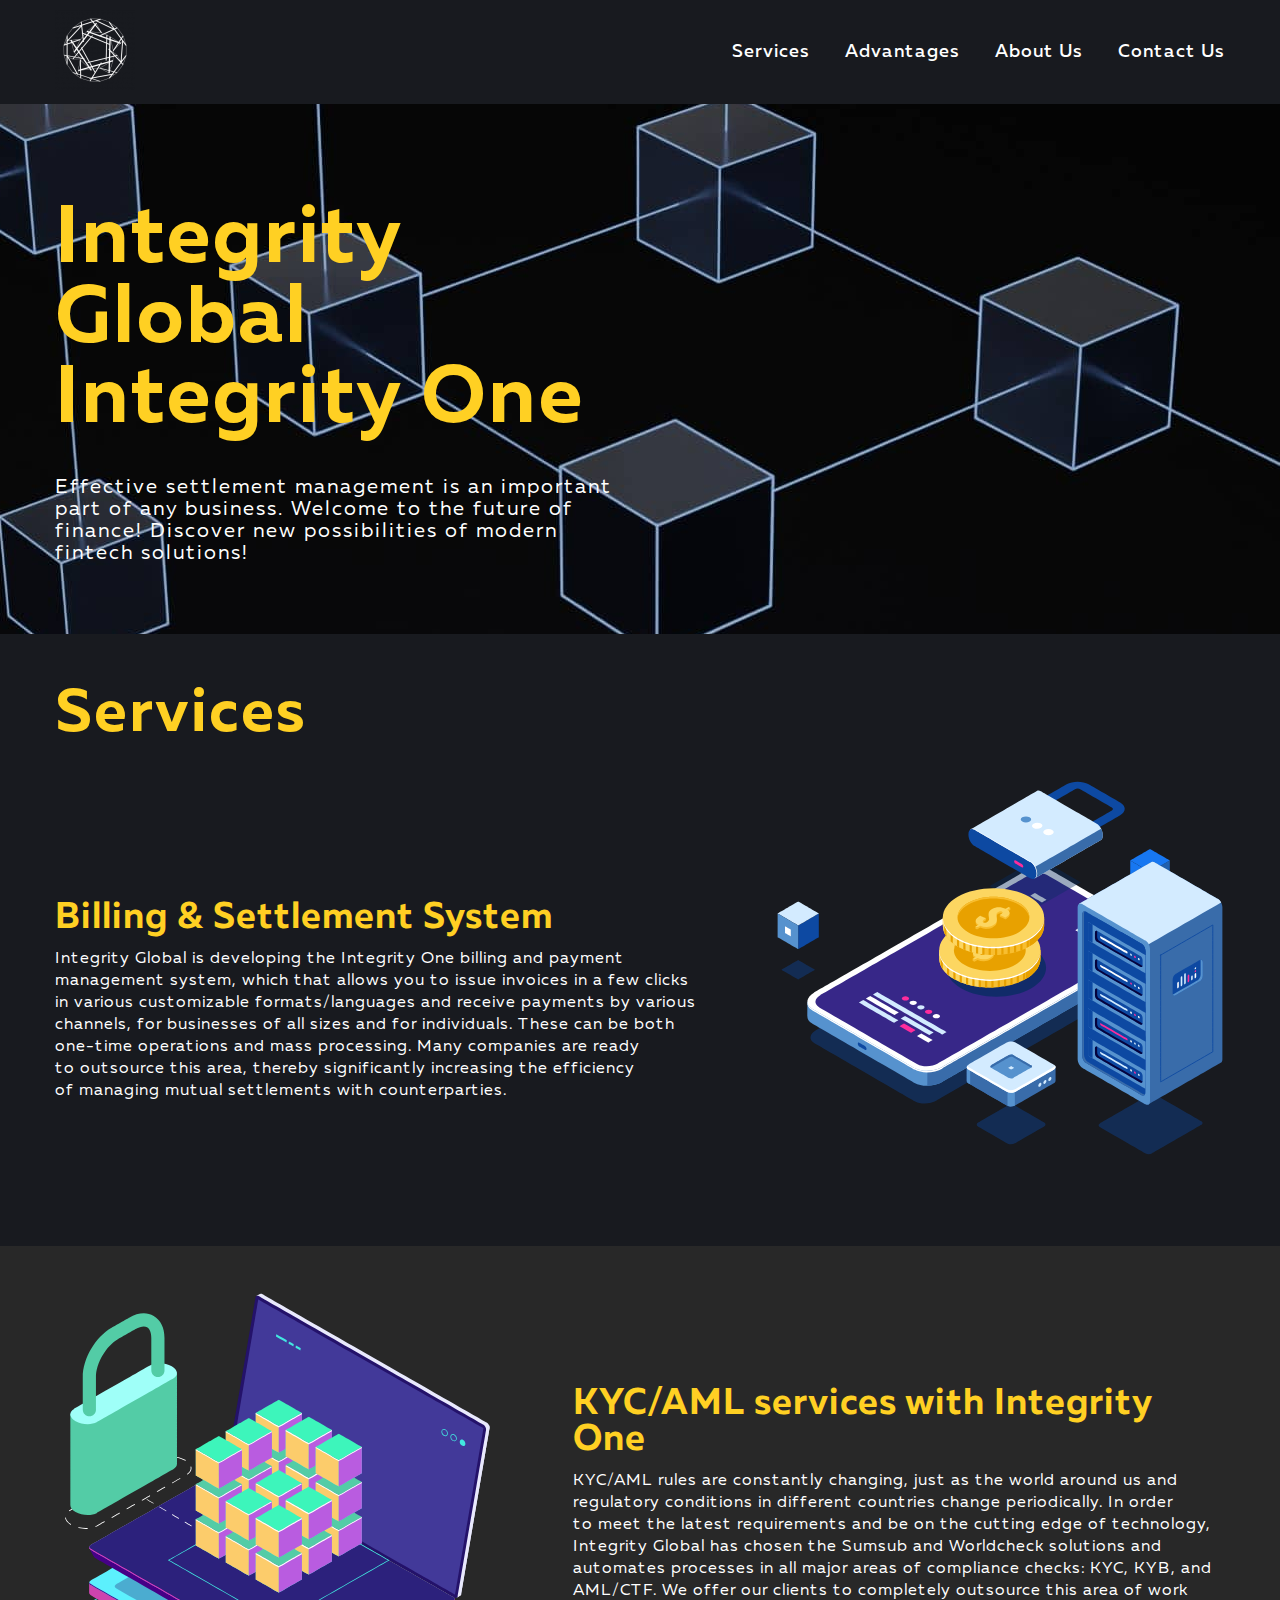
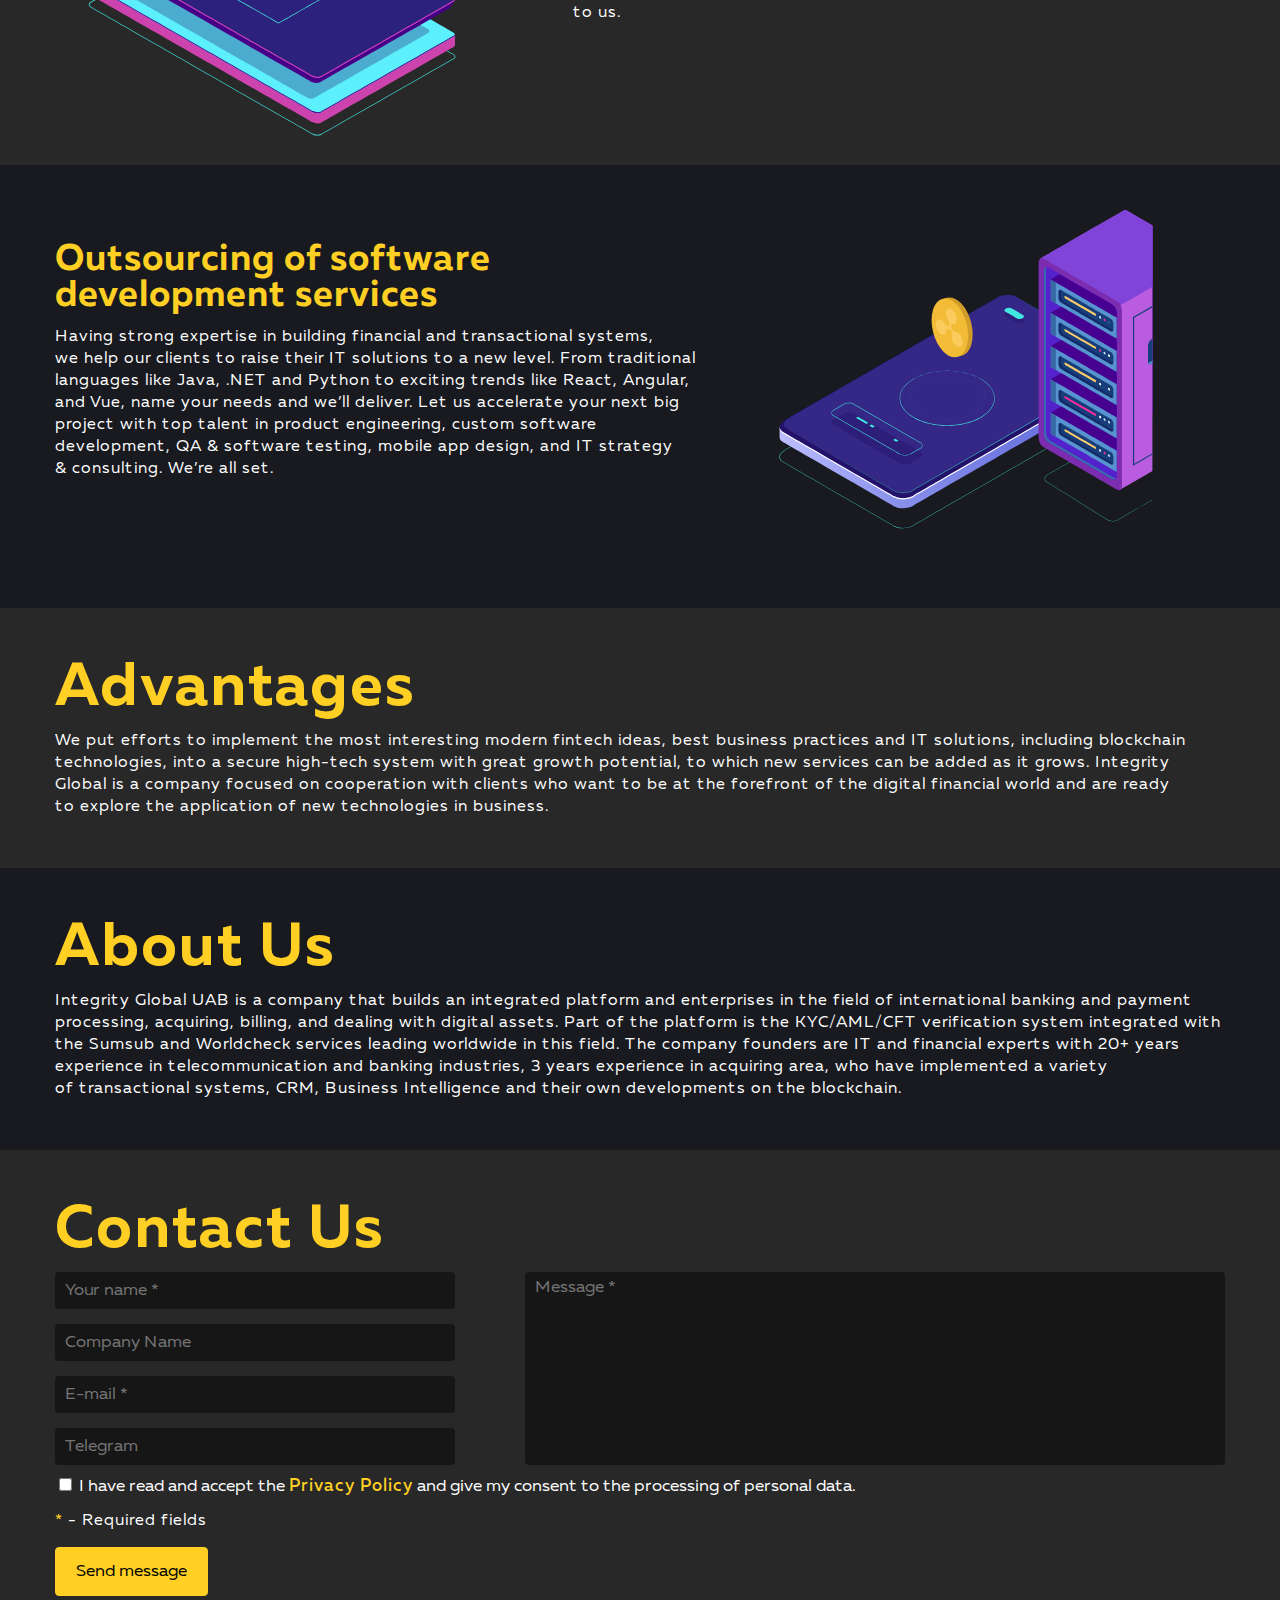
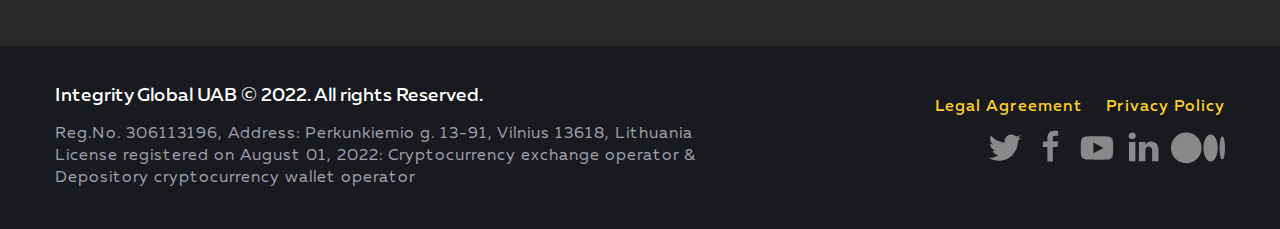
==== index.html @ 210541a6 "test adaptive integrity" ====
<!DOCTYPE html>
<html lang="en">

<head>
  <meta charset="UTF-8">
  <meta http-equiv="X-UA-Compatible" content="IE=edge">
  <meta name="viewport" content="width=device-width, initial-scale=1.0">
  <link rel="stylesheet" href="./css/style.css">
  <link rel="shortcut icon" href="img/favicon.png" type="image/x-icon">

  <title>Integrity One</title>
</head>

<body>
  <header class="header" id="header">
    <div class="container">
      <nav class="header__nav">
        <a href="index.html" class="nav__logo">
          <img src="./img/integrity-logo.webp" alt="Логотип Интегрити">
        </a>
        <div class="nav__sections">
          <a href="#services" class="nav__section">
            Services
          </a>
          <a href="#advantages" class="nav__section">
            Advantages
          </a>
          <a href="#about" class="nav__section">
            About Us
          </a>
          <a href="#contacts" class="nav__section">
            Contact Us
          </a>
        </div>
      </nav>
    </div>
  </header>
  <main class="main" id="main">
    <section class="summary-services" id="summary-services">
      <div class="container">
        <div class="summary-wrapper">
          <h1 class="summary-wrapper__title">
            Integrity Global Integrity One
          </h1>
          <p class="summary-wrapper__desc">
            Effective settlement management is an important part of any business.
            Welcome to the future of finance! Discover new possibilities of modern fintech solutions!
          </p>
        </div>
      </div>
    </section>
    <section class="services" id="services">
      <div class="container">
        <h2 class="services__title title">
          Services
        </h2>
      </div>
      <div class="services-box">
        <div class="services__block">
          <div class="services-container">
            <div class="services-wrapper">
              <div class="services-block__item">
                <h3 class="services-item__title">
                  Billing & Settlement System
                </h3>
                <p class="services-item__desc">
                  Integrity Global is&nbsp;developing the Integrity One billing and payment management system, which that allows you to&nbsp;issue invoices in&nbsp;a&nbsp;few clicks in&nbsp;various customizable formats/languages and receive payments by&nbsp;various channels, for businesses of&nbsp;all sizes and for individuals. These can be&nbsp;both one-time operations and mass processing.
                  Many companies are ready to&nbsp;outsource this area, thereby significantly increasing the efficiency of&nbsp;managing mutual settlements with counterparties. </p>
              </div>
              <svg class="services-block__icon" xmlns="http://www.w3.org/2000/svg" viewBox="0 0 5000 5000" width="5000"
                height="5000" preserveAspectRatio="xMidYMid meet"
                style="height: 100%; transform: translate3d(0px, 0px, 0px); content-visibility: visible;">
                <defs>
                  <clipPath id="__lottie_element_352">
                    <rect width="5000" height="5000" x="0" y="0"></rect>
                  </clipPath>
                </defs>
                <g clip-path="url(#__lottie_element_352)">
                  <g transform="matrix(1.0270828008651733,0,0,1.0270828008651733,-67.70703125,-67.70703125)"
                    opacity="0.4" style="display: block;">
                    <g opacity="1" transform="matrix(1,0,0,1,2308.169921875,2537.800048828125)">
                      <path fill="rgb(13,73,162)" fill-opacity="1"
                        d=" M1818.6240234375,-415.34698486328125 C1818.6240234375,-415.34698486328125 725.1160278320312,-1048.5810546875 725.1160278320312,-1048.5810546875 C665.718017578125,-1082.9859619140625 561.8740234375,-1078.824951171875 493.1759948730469,-1039.2889404296875 C493.1759948730469,-1039.2889404296875 -1801.791015625,281.46600341796875 -1801.791015625,281.46600341796875 C-1870.489013671875,321.00299072265625 -1878.0269775390625,380.9419860839844 -1818.6290283203125,415.3450012207031 C-1818.6290283203125,415.3450012207031 -725.1209716796875,1048.5799560546875 -725.1209716796875,1048.5799560546875 C-665.7210083007812,1082.9840087890625 -561.8779907226562,1078.822998046875 -493.1809997558594,1039.2879638671875 C-493.1809997558594,1039.2879638671875 1801.7869873046875,-281.4670104980469 1801.7869873046875,-281.4670104980469 C1870.4849853515625,-321.0039978027344 1878.0240478515625,-380.9429931640625 1818.6240234375,-415.34698486328125z">
                      </path>
                    </g>
                  </g>
                  <g transform="matrix(1,0,0,1,0,58.406005859375)" opacity="1" style="display: block;">
                    <g opacity="1" transform="matrix(1,0,0,1,2313.9169921875,2256.116943359375)">
                      <path fill="rgb(86,146,206)" fill-opacity="1"
                        d=" M-762.6820068359375,1095.7110595703125 C-762.6820068359375,1095.7110595703125 -1900.7010498046875,436.6960144042969 -1900.7010498046875,436.6960144042969 C-1938.0889892578125,415.0400085449219 -1955.511962890625,385.8500061035156 -1954.2740478515625,355.4830017089844 C-1954.2740478515625,355.4830017089844 -1954.5269775390625,355.5660095214844 -1954.5269775390625,355.5660095214844 C-1954.5269775390625,355.5660095214844 -1954.0660400390625,190.43899536132812 -1954.0660400390625,190.43899536132812 C-1954.0660400390625,190.43899536132812 -1890.7779541015625,264.572998046875 -1890.7779541015625,264.572998046875 C-1886.6739501953125,261.864013671875 -1882.541015625,259.1619873046875 -1878.0479736328125,256.57598876953125 C-1878.0479736328125,256.57598876953125 449.9849853515625,-1083.208984375 449.9849853515625,-1083.208984375 C542.4099731445312,-1136.3990478515625 682.1209716796875,-1141.9969482421875 762.0339965820312,-1095.7099609375 C762.0339965820312,-1095.7099609375 1884.071044921875,-445.9519958496094 1884.071044921875,-445.9519958496094 C1906.7740478515625,-470.8160095214844 1954.39697265625,-523.3209838867188 1954.39697265625,-523.3209838867188 C1954.39697265625,-523.3209838867188 1953.8570556640625,-361.79400634765625 1953.8570556640625,-361.79400634765625 C1953.8570556640625,-361.79400634765625 1953.8280029296875,-361.8160095214844 1953.8280029296875,-361.8160095214844 C1955.511962890625,-325.3999938964844 1929.593017578125,-286.6109924316406 1877.4029541015625,-256.5769958496094 C1877.4029541015625,-256.5769958496094 -450.63299560546875,1083.2099609375 -450.63299560546875,1083.2099609375 C-543.0579833984375,1136.4010009765625 -682.7650146484375,1141.9969482421875 -762.6820068359375,1095.7110595703125z">
                      </path>
                    </g>
                    <g opacity="1" transform="matrix(1,0,0,1,968.6300048828125,2945.44189453125)">
                      <path fill="rgb(13,73,162)" fill-opacity="1"
                        d=" M-32.77199935913086,2.0950000286102295 C-32.77199935913086,2.0950000286102295 32.77199935913086,39.93600082397461 32.77199935913086,39.93600082397461 C41.47700119018555,44.96099853515625 48.53300094604492,39.62699890136719 48.53300094604492,28.02199935913086 C48.53300094604492,16.415000915527344 41.47700119018555,2.931999921798706 32.77199935913086,-2.0920000076293945 C32.77199935913086,-2.0920000076293945 -32.77199935913086,-39.933998107910156 -32.77199935913086,-39.933998107910156 C-41.47600173950195,-44.96099853515625 -48.53300094604492,-39.62699890136719 -48.53300094604492,-28.020000457763672 C-48.53300094604492,-28.020000457763672 -48.53300094604492,-28.018999099731445 -48.53300094604492,-28.018999099731445 C-48.53300094604492,-16.413000106811523 -41.47600173950195,-2.930999994277954 -32.77199935913086,2.0950000286102295z">
                      </path>
                    </g>
                    <g opacity="1" transform="matrix(1,0,0,1,2982.343994140625,2248.5458984375)">
                      <path fill="rgb(57,108,170)" fill-opacity="1"
                        d=" M-218.43899536132812,-1075.637939453125 C-126.01399993896484,-1128.8299560546875 13.694999694824219,-1134.427001953125 93.60900115966797,-1088.1390380859375 C93.60900115966797,-1088.1390380859375 1215.64599609375,-438.3810119628906 1215.64599609375,-438.3810119628906 C1238.3489990234375,-463.24700927734375 1285.968994140625,-515.75 1285.968994140625,-515.75 C1285.968994140625,-515.75 1285.428955078125,-354.2239990234375 1285.428955078125,-354.2239990234375 C1285.428955078125,-354.2239990234375 1285.4019775390625,-354.2449951171875 1285.4019775390625,-354.2449951171875 C1287.0849609375,-317.8290100097656 1261.166015625,-279.0409851074219 1208.97705078125,-249.00599670410156 C1208.97705078125,-249.00599670410156 -1119.06005859375,1090.781005859375 -1119.06005859375,1090.781005859375 C-1167.2769775390625,1118.531005859375 -1228.333984375,1133.1920166015625 -1287.0849609375,1134.426025390625 C-1287.0849609375,1134.426025390625 -1284.8680419921875,-461.9079895019531 -1284.8680419921875,-461.9079895019531 C-1284.8680419921875,-461.9079895019531 -218.43899536132812,-1075.637939453125 -218.43899536132812,-1075.637939453125z">
                      </path>
                    </g>
                    <g opacity="1" transform="matrix(1,0,0,1,2314.072021484375,2090.093994140625)">
                      <path fill="rgb(255,255,255)" fill-opacity="1"
                        d=" M1900.3780517578125,-436.6960144042969 C1900.3780517578125,-436.6960144042969 762.3590087890625,-1095.7110595703125 762.3590087890625,-1095.7110595703125 C682.4439697265625,-1141.9969482421875 542.7349853515625,-1136.4000244140625 450.30999755859375,-1083.2099609375 C450.30999755859375,-1083.2099609375 -1877.7249755859375,256.57598876953125 -1877.7249755859375,256.57598876953125 C-1970.1510009765625,309.7669982910156 -1980.2919921875,390.40899658203125 -1900.376953125,436.6960144042969 C-1900.376953125,436.6960144042969 -762.3590087890625,1095.7099609375 -762.3590087890625,1095.7099609375 C-682.4429931640625,1141.998046875 -542.7340087890625,1136.4010009765625 -450.3089904785156,1083.208984375 C-450.3089904785156,1083.208984375 1877.7230224609375,-256.57501220703125 1877.7230224609375,-256.57501220703125 C1970.1490478515625,-309.7659912109375 1980.29296875,-390.4100036621094 1900.3780517578125,-436.6960144042969z">
                      </path>
                    </g>
                    <g opacity="1" transform="matrix(1,0,0,1,2312.19189453125,2496.83203125)">
                      <path fill="rgb(255,255,255)" fill-opacity="1"
                        d=" M-761.344970703125,706.5969848632812 C-761.344970703125,706.5969848632812 -1899.365966796875,47.582000732421875 -1899.365966796875,47.582000732421875 C-1940.5799560546875,23.71299934387207 -1957.6500244140625,-9.298999786376953 -1952.0260009765625,-42.96699905395508 C-1950.0069580078125,-15.619999885559082 -1932.470947265625,10.284000396728516 -1898.4990234375,29.958999633789062 C-1898.4990234375,29.958999633789062 -760.47998046875,688.9719848632812 -760.47998046875,688.9719848632812 C-680.5659790039062,735.260009765625 -540.8569946289062,729.6640014648438 -448.4289855957031,676.4710083007812 C-448.4289855957031,676.4710083007812 1879.60498046875,-663.31298828125 1879.60498046875,-663.31298828125 C1924.364990234375,-689.073974609375 1949.636962890625,-721.2689819335938 1954.9189453125,-752.8839721679688 C1957.6500244140625,-715.9039916992188 1931.8709716796875,-676.2680053710938 1878.738037109375,-645.6900024414062 C1878.738037109375,-645.6900024414062 -449.2959899902344,694.0960083007812 -449.2959899902344,694.0960083007812 C-541.7230224609375,747.2869873046875 -681.4320068359375,752.8839721679688 -761.344970703125,706.5969848632812z">
                      </path>
                    </g>
                    <g opacity="1" transform="matrix(1,0,0,1,2308.16796875,2094.714111328125)">
                      <path fill="rgb(55,39,136)" fill-opacity="1"
                        d=" M1818.625,-415.34698486328125 C1818.625,-415.34698486328125 725.1170043945312,-1048.5799560546875 725.1170043945312,-1048.5799560546875 C665.718994140625,-1082.9840087890625 561.875,-1078.824951171875 493.177001953125,-1039.2889404296875 C493.177001953125,-1039.2889404296875 -1801.7900390625,281.4670104980469 -1801.7900390625,281.4670104980469 C-1870.488037109375,321.00299072265625 -1878.0250244140625,380.9419860839844 -1818.626953125,415.34698486328125 C-1818.626953125,415.34698486328125 -725.1199951171875,1048.5810546875 -725.1199951171875,1048.5810546875 C-665.719970703125,1082.9840087890625 -561.8759765625,1078.824951171875 -493.1789855957031,1039.2900390625 C-493.1789855957031,1039.2900390625 1801.7879638671875,-281.4670104980469 1801.7879638671875,-281.4670104980469 C1870.4859619140625,-321.00201416015625 1878.0250244140625,-380.9419860839844 1818.625,-415.34698486328125z">
                      </path>
                    </g>
                    <g opacity="1" transform="matrix(1,0,0,1,1497.31103515625,2577.43896484375)">
                      <path fill="rgb(211,235,255)" fill-opacity="1"
                        d=" M361.1919860839844,236.97000122070312 C361.1919860839844,236.97000122070312 -410.44500732421875,-208.53599548339844 -410.44500732421875,-208.53599548339844 C-410.44500732421875,-208.53599548339844 -361.1940002441406,-236.97000122070312 -361.1940002441406,-236.97000122070312 C-361.1940002441406,-236.97000122070312 410.44500732421875,208.53399658203125 410.44500732421875,208.53399658203125 C410.44500732421875,208.53399658203125 361.1919860839844,236.97000122070312 361.1919860839844,236.97000122070312z">
                      </path>
                    </g>
                    <g opacity="1" transform="matrix(1,0,0,1,1150.883056640625,2557.52001953125)">
                      <path fill="rgb(211,235,255)" fill-opacity="1"
                        d=" M170.72900390625,127.00599670410156 C170.72900390625,127.00599670410156 -219.98199462890625,-98.57099914550781 -219.98199462890625,-98.57099914550781 C-219.98199462890625,-98.57099914550781 -170.72900390625,-127.00700378417969 -170.72900390625,-127.00700378417969 C-170.72900390625,-127.00700378417969 219.9810028076172,98.5719985961914 219.9810028076172,98.5719985961914 C219.9810028076172,98.5719985961914 170.72900390625,127.00599670410156 170.72900390625,127.00599670410156z">
                      </path>
                    </g>
                    <g opacity="1" transform="matrix(1,0,0,1,1472.4859619140625,2743.197998046875)">
                      <path fill="rgb(255,44,156)" fill-opacity="1"
                        d=" M38.73500061035156,50.79899978637695 C38.73500061035156,50.79899978637695 -87.98600006103516,-22.363000869750977 -87.98600006103516,-22.363000869750977 C-87.98600006103516,-22.363000869750977 -38.733001708984375,-50.79899978637695 -38.733001708984375,-50.79899978637695 C-38.733001708984375,-50.79899978637695 87.98600006103516,22.36199951171875 87.98600006103516,22.36199951171875 C87.98600006103516,22.36199951171875 38.73500061035156,50.79899978637695 38.73500061035156,50.79899978637695z">
                      </path>
                    </g>
                    <g opacity="1" transform="matrix(1,0,0,1,1663.8050537109375,2853.656005859375)">
                      <path fill="rgb(255,255,255)" fill-opacity="1"
                        d=" M38.73400115966797,50.79800033569336 C38.73400115966797,50.79800033569336 -87.98500061035156,-22.363000869750977 -87.98500061035156,-22.363000869750977 C-87.98500061035156,-22.363000869750977 -38.733001708984375,-50.79899978637695 -38.733001708984375,-50.79899978637695 C-38.733001708984375,-50.79899978637695 87.98600006103516,22.363000869750977 87.98600006103516,22.363000869750977 C87.98600006103516,22.363000869750977 38.73400115966797,50.79800033569336 38.73400115966797,50.79800033569336z">
                      </path>
                    </g>
                    <g opacity="1" transform="matrix(1,0,0,1,1192.0589599609375,2491.2470703125)">
                      <path fill="rgb(255,255,255)" fill-opacity="1"
                        d=" M133.92300415039062,105.75599670410156 C133.92300415039062,105.75599670410156 -183.1750030517578,-77.31999969482422 -183.1750030517578,-77.31999969482422 C-183.1750030517578,-77.31999969482422 -133.92300415039062,-105.75599670410156 -133.92300415039062,-105.75599670410156 C-133.92300415039062,-105.75599670410156 183.17599487304688,77.31999969482422 183.17599487304688,77.31999969482422 C183.17599487304688,77.31999969482422 133.92300415039062,105.75599670410156 133.92300415039062,105.75599670410156z">
                      </path>
                    </g>
                    <g opacity="1" transform="matrix(1,0,0,1,1579.134033203125,2714.72607421875)">
                      <path fill="rgb(211,235,255)" fill-opacity="1"
                        d=" M133.92300415039062,105.75599670410156 C133.92300415039062,105.75599670410156 -183.1750030517578,-77.32099914550781 -183.1750030517578,-77.32099914550781 C-183.1750030517578,-77.32099914550781 -133.92300415039062,-105.75599670410156 -133.92300415039062,-105.75599670410156 C-133.92300415039062,-105.75599670410156 183.1750030517578,77.31999969482422 183.1750030517578,77.31999969482422 C183.1750030517578,77.31999969482422 133.92300415039062,105.75599670410156 133.92300415039062,105.75599670410156z">
                      </path>
                    </g>
                    <g opacity="1" transform="matrix(1,0,0,1,1449.5670166015625,2412.547119140625)">
                      <path fill="rgb(255,44,156)" fill-opacity="1"
                        d=" M28.731000900268555,16.586999893188477 C12.86400032043457,25.749000549316406 -12.861000061035156,25.746999740600586 -28.729999542236328,16.586999893188477 C-44.59700012207031,7.425000190734863 -44.5989990234375,-7.427999973297119 -28.729999542236328,-16.589000701904297 C-12.86299991607666,-25.749000549316406 12.862000465393066,-25.749000549316406 28.731000900268555,-16.58799934387207 C44.597999572753906,-7.427999973297119 44.599998474121094,7.425000190734863 28.731000900268555,16.586999893188477z">
                      </path>
                    </g>
                    <g opacity="1" transform="matrix(1,0,0,1,1535.427001953125,2462.117919921875)">
                      <path fill="rgb(255,255,255)" fill-opacity="1"
                        d=" M28.73200035095215,16.586999893188477 C12.86299991607666,25.749000549316406 -12.862000465393066,25.746999740600586 -28.729999542236328,16.586999893188477 C-44.597999572753906,7.425000190734863 -44.597999572753906,-7.427999973297119 -28.729999542236328,-16.589000701904297 C-12.86400032043457,-25.749000549316406 12.861000061035156,-25.749000549316406 28.729999542236328,-16.58799934387207 C44.59700012207031,-7.427999973297119 44.5989990234375,7.425000190734863 28.73200035095215,16.586999893188477z">
                      </path>
                    </g>
                    <g opacity="1" transform="matrix(1,0,0,1,1621.2860107421875,2511.68798828125)">
                      <path fill="rgb(211,235,255)" fill-opacity="1"
                        d=" M28.73200035095215,16.586999893188477 C12.864999771118164,25.74799919128418 -12.862000465393066,25.746999740600586 -28.729000091552734,16.586999893188477 C-44.597999572753906,7.426000118255615 -44.597999572753906,-7.427000045776367 -28.731000900268555,-16.58799934387207 C-12.86400032043457,-25.74799919128418 12.862000465393066,-25.74799919128418 28.729999542236328,-16.586999893188477 C44.597999572753906,-7.427000045776367 44.5989990234375,7.426000118255615 28.73200035095215,16.586999893188477z">
                      </path>
                    </g>
                    <g opacity="1" transform="matrix(1,0,0,1,1707.14404296875,2561.259033203125)">
                      <path fill="rgb(255,44,156)" fill-opacity="1"
                        d=" M28.73200035095215,16.586999893188477 C12.864999771118164,25.749000549316406 -12.862000465393066,25.746999740600586 -28.729000091552734,16.586999893188477 C-44.597999572753906,7.426000118255615 -44.597999572753906,-7.427999973297119 -28.731000900268555,-16.589000701904297 C-12.86400032043457,-25.749000549316406 12.862000465393066,-25.749000549316406 28.729999542236328,-16.58799934387207 C44.597999572753906,-7.427999973297119 44.5989990234375,7.426000118255615 28.73200035095215,16.586999893188477z">
                      </path>
                    </g>
                    <g opacity="1" transform="matrix(1,0,0,1,1793.0030517578125,2610.8291015625)">
                      <path fill="rgb(255,255,255)" fill-opacity="1"
                        d=" M28.73200035095215,16.58799934387207 C12.864999771118164,25.749000549316406 -12.862000465393066,25.74799919128418 -28.729000091552734,16.58799934387207 C-44.597999572753906,7.426000118255615 -44.597999572753906,-7.427000045776367 -28.731000900268555,-16.589000701904297 C-12.86400032043457,-25.749000549316406 12.862000465393066,-25.749000549316406 28.729999542236328,-16.586999893188477 C44.597999572753906,-7.427000045776367 44.5989990234375,7.426000118255615 28.73200035095215,16.58799934387207z">
                      </path>
                    </g>
                    <g opacity="1" transform="matrix(1,0,0,1,3507.81396484375,1632.1669921875)">
                      <path fill="rgb(255,44,156)" fill-opacity="1"
                        d=" M39.7130012512207,52.082000732421875 C39.7130012512207,52.082000732421875 -90.20899963378906,-22.929000854492188 -90.20899963378906,-22.929000854492188 C-90.20899963378906,-22.929000854492188 -39.71200180053711,-52.082000732421875 -39.71200180053711,-52.082000732421875 C-39.71200180053711,-52.082000732421875 90.20899963378906,22.929000854492188 90.20899963378906,22.929000854492188 C90.20899963378906,22.929000854492188 39.7130012512207,52.082000732421875 39.7130012512207,52.082000732421875z">
                      </path>
                    </g>
                    <g opacity="1" transform="matrix(1,0,0,1,3688.72509765625,1736.615966796875)">
                      <path fill="rgb(255,255,255)" fill-opacity="1"
                        d=" M39.7130012512207,52.082000732421875 C39.7130012512207,52.082000732421875 -90.20800018310547,-22.929000854492188 -90.20800018310547,-22.929000854492188 C-90.20800018310547,-22.929000854492188 -39.71200180053711,-52.082000732421875 -39.71200180053711,-52.082000732421875 C-39.71200180053711,-52.082000732421875 90.20800018310547,22.929000854492188 90.20800018310547,22.929000854492188 C90.20800018310547,22.929000854492188 39.7130012512207,52.082000732421875 39.7130012512207,52.082000732421875z">
                      </path>
                    </g>
                    <g opacity="1" transform="matrix(1,0,0,1,2927.4990234375,1293.98095703125)">
                      <path fill="rgb(255,255,255)" fill-opacity="1"
                        d=" M39.7130012512207,52.082000732421875 C39.7130012512207,52.082000732421875 -90.20899963378906,-22.929000854492188 -90.20899963378906,-22.929000854492188 C-90.20899963378906,-22.929000854492188 -39.71200180053711,-52.082000732421875 -39.71200180053711,-52.082000732421875 C-39.71200180053711,-52.082000732421875 90.20899963378906,22.929000854492188 90.20899963378906,22.929000854492188 C90.20899963378906,22.929000854492188 39.7130012512207,52.082000732421875 39.7130012512207,52.082000732421875z">
                      </path>
                    </g>
                    <g opacity="1" transform="matrix(1,0,0,1,3453.35693359375,1693.0469970703125)">
                      <path fill="rgb(255,255,255)" fill-opacity="1"
                        d=" M65.20700073242188,66.8010025024414 C65.20700073242188,66.8010025024414 -115.7040023803711,-37.64799880981445 -115.7040023803711,-37.64799880981445 C-115.7040023803711,-37.64799880981445 -65.20700073242188,-66.8010025024414 -65.20700073242188,-66.8010025024414 C-65.20700073242188,-66.8010025024414 115.7030029296875,37.64799880981445 115.7030029296875,37.64799880981445 C115.7030029296875,37.64799880981445 65.20700073242188,66.8010025024414 65.20700073242188,66.8010025024414z">
                      </path>
                    </g>
                    <g opacity="1" transform="matrix(1,0,0,1,3634.041015625,1797.364990234375)">
                      <path fill="rgb(211,235,255)" fill-opacity="1"
                        d=" M14.444000244140625,37.49300003051758 C14.444000244140625,37.49300003051758 -64.94000244140625,-8.33899974822998 -64.94000244140625,-8.33899974822998 C-64.94000244140625,-8.33899974822998 -14.442999839782715,-37.49300003051758 -14.442999839782715,-37.49300003051758 C-14.442999839782715,-37.49300003051758 64.94000244140625,8.34000015258789 64.94000244140625,8.34000015258789 C64.94000244140625,8.34000015258789 14.444000244140625,37.49300003051758 14.444000244140625,37.49300003051758z">
                      </path>
                    </g>
                  </g>
                  <g transform="matrix(0.980551540851593,0,0,0.980551540851593,81.138916015625,26.158203125)"
                    opacity="0.4" style="display: block;">
                    <g opacity="1" transform="matrix(1,0,0,1,4166.84619140625,1359.2230224609375)">
                      <path fill="rgb(13,73,162)" fill-opacity="1"
                        d=" M0.003000000026077032,126.9530029296875 C0.003000000026077032,126.9530029296875 -219.89199829101562,-0.003000000026077032 -219.89199829101562,-0.003000000026077032 C-219.89199829101562,-0.003000000026077032 -0.003000000026077032,-126.95600128173828 -0.003000000026077032,-126.95600128173828 C-0.003000000026077032,-126.95600128173828 219.89199829101562,0.0010000000474974513 219.89199829101562,0.0010000000474974513 C219.89199829101562,0.0010000000474974513 0.003000000026077032,126.9530029296875 0.003000000026077032,126.9530029296875z">
                      </path>
                    </g>
                  </g>
                  <g transform="matrix(1,0,0,1,0,-5.313232421875)" opacity="1" style="display: block;">
                    <g opacity="1" transform="matrix(1,0,0,1,4276.7939453125,1134.5660400390625)">
                      <path fill="rgb(33,96,173)" fill-opacity="1"
                        d=" M109.94499969482422,63.47200012207031 C109.94499969482422,63.47200012207031 -109.94599914550781,190.427001953125 -109.94599914550781,190.427001953125 C-109.94599914550781,190.427001953125 -109.94599914550781,-63.4739990234375 -109.94599914550781,-63.4739990234375 C-109.94599914550781,-63.4739990234375 109.94499969482422,-190.427001953125 109.94499969482422,-190.427001953125 C109.94499969482422,-190.427001953125 109.94499969482422,63.47200012207031 109.94499969482422,63.47200012207031z">
                      </path>
                    </g>
                    <g opacity="1" transform="matrix(1,0,0,1,4166.84619140625,944.1400146484375)">
                      <path fill="rgb(23,119,241)" fill-opacity="1"
                        d=" M0.003000000026077032,126.95099639892578 C0.003000000026077032,126.95099639892578 -219.88699340820312,0 -219.88699340820312,0 C-219.88699340820312,0 -0.003000000026077032,-126.95099639892578 -0.003000000026077032,-126.95099639892578 C-0.003000000026077032,-126.95099639892578 219.88699340820312,0.0020000000949949026 219.88699340820312,0.0020000000949949026 C219.88699340820312,0.0020000000949949026 0.003000000026077032,126.95099639892578 0.003000000026077032,126.95099639892578z">
                      </path>
                    </g>
                    <g opacity="1" transform="matrix(1,0,0,1,4056.904052734375,1134.5660400390625)">
                      <path fill="rgb(23,119,241)" fill-opacity="1"
                        d=" M109.94499969482422,190.42599487304688 C109.94499969482422,190.42599487304688 -109.94499969482422,63.472999572753906 -109.94499969482422,63.472999572753906 C-109.94499969482422,63.472999572753906 -109.94499969482422,-190.42599487304688 -109.94499969482422,-190.42599487304688 C-109.94499969482422,-190.42599487304688 109.94499969482422,-63.4739990234375 109.94499969482422,-63.4739990234375 C109.94499969482422,-63.4739990234375 109.94499969482422,190.42599487304688 109.94499969482422,190.42599487304688z">
                      </path>
                    </g>
                    <g opacity="1" transform="matrix(1,0,0,1,4056.904052734375,1134.56494140625)">
                      <path fill="rgb(255,255,255)" fill-opacity="1"
                        d=" M30.75,53.26100158691406 C30.75,53.26100158691406 -30.750999450683594,17.7549991607666 -30.750999450683594,17.7549991607666 C-30.750999450683594,17.7549991607666 -30.750999450683594,-53.26100158691406 -30.750999450683594,-53.26100158691406 C-30.750999450683594,-53.26100158691406 30.75,-17.75200080871582 30.75,-17.75200080871582 C30.75,-17.75200080871582 30.75,53.26100158691406 30.75,53.26100158691406z">
                      </path>
                    </g>
                  </g>
                  <g transform="matrix(0.8194484710693359,0,0,0.8194484710693359,46.22119140625,387.82470703125)"
                    opacity="0.4" style="display: block;">
                    <g opacity="1" transform="matrix(1,0,0,1,257.92498779296875,2153.568115234375)">
                      <path fill="rgb(13,73,162)" fill-opacity="1"
                        d=" M0.004000000189989805,132.16799926757812 C0.004000000189989805,132.16799926757812 -228.9250030517578,-0.0020000000949949026 -228.9250030517578,-0.0020000000949949026 C-228.9250030517578,-0.0020000000949949026 -0.003000000026077032,-132.1699981689453 -0.003000000026077032,-132.1699981689453 C-0.003000000026077032,-132.1699981689453 228.92599487304688,0.0010000000474974513 228.92599487304688,0.0010000000474974513 C228.92599487304688,0.0010000000474974513 0.004000000189989805,132.16799926757812 0.004000000189989805,132.16799926757812z">
                      </path>
                    </g>
                  </g>
                  <g transform="matrix(1,0,0,1,0,-194.686767578125)" opacity="1" style="display: block;">
                    <g opacity="1" transform="matrix(1,0,0,1,372.3900146484375,1919.6810302734375)">
                      <path fill="rgb(13,73,162)" fill-opacity="1"
                        d=" M114.46199798583984,66.08000183105469 C114.46199798583984,66.08000183105469 -114.46099853515625,198.24899291992188 -114.46099853515625,198.24899291992188 C-114.46099853515625,198.24899291992188 -114.46099853515625,-66.08100128173828 -114.46099853515625,-66.08100128173828 C-114.46099853515625,-66.08100128173828 114.46199798583984,-198.24899291992188 114.46199798583984,-198.24899291992188 C114.46199798583984,-198.24899291992188 114.46199798583984,66.08000183105469 114.46199798583984,66.08000183105469z">
                      </path>
                    </g>
                    <g opacity="1" transform="matrix(1,0,0,1,257.92498779296875,1721.4339599609375)">
                      <path fill="rgb(211,235,255)" fill-opacity="1"
                        d=" M0.004000000189989805,132.16700744628906 C0.004000000189989805,132.16700744628906 -228.91900634765625,-0.0010000000474974513 -228.91900634765625,-0.0010000000474974513 C-228.91900634765625,-0.0010000000474974513 -0.004000000189989805,-132.16700744628906 -0.004000000189989805,-132.16700744628906 C-0.004000000189989805,-132.16700744628906 228.91900634765625,0.0020000000949949026 228.91900634765625,0.0020000000949949026 C228.91900634765625,0.0020000000949949026 0.004000000189989805,132.16700744628906 0.004000000189989805,132.16700744628906z">
                      </path>
                    </g>
                    <g opacity="1" transform="matrix(1,0,0,1,143.4669952392578,1919.6810302734375)">
                      <path fill="rgb(86,146,206)" fill-opacity="1"
                        d=" M114.46199798583984,198.2480010986328 C114.46199798583984,198.2480010986328 -114.46199798583984,66.08000183105469 -114.46199798583984,66.08000183105469 C-114.46199798583984,66.08000183105469 -114.46199798583984,-198.2480010986328 -114.46199798583984,-198.2480010986328 C-114.46199798583984,-198.2480010986328 114.46199798583984,-66.08000183105469 114.46199798583984,-66.08000183105469 C114.46199798583984,-66.08000183105469 114.46199798583984,198.2480010986328 114.46199798583984,198.2480010986328z">
                      </path>
                    </g>
                    <g opacity="1" transform="matrix(1,0,0,1,143.4669952392578,1919.6810302734375)">
                      <path fill="rgb(255,255,255)" fill-opacity="1"
                        d=" M32.013999938964844,55.448001861572266 C32.013999938964844,55.448001861572266 -32.013999938964844,18.48200035095215 -32.013999938964844,18.48200035095215 C-32.013999938964844,18.48200035095215 -32.013999938964844,-55.448001861572266 -32.013999938964844,-55.448001861572266 C-32.013999938964844,-55.448001861572266 32.013999938964844,-18.48200035095215 32.013999938964844,-18.48200035095215 C32.013999938964844,-18.48200035095215 32.013999938964844,55.448001861572266 32.013999938964844,55.448001861572266z">
                      </path>
                    </g>
                  </g>
                  <g transform="matrix(1,0,0,1,0,0)" opacity="0.4" style="display: block;">
                    <g opacity="1" transform="matrix(1,0,0,1,2892.764892578125,1229.529052734375)">
                      <path fill="rgb(8,45,98)" fill-opacity="1"
                        d=" M-128.38400268554688,-222.64700317382812 C-128.38400268554688,-222.64700317382812 -507.1050109863281,-4.691999912261963 -507.1050109863281,-4.691999912261963 C-507.1050109863281,-4.691999912261963 -37.374000549316406,266.5090026855469 -37.374000549316406,266.5090026855469 C-37.374000549316406,266.5090026855469 507.1059875488281,-47.84299850463867 507.1059875488281,-47.84299850463867 C507.1059875488281,-47.84299850463867 183.6649932861328,-235.14700317382812 183.6649932861328,-235.14700317382812 C103.75,-281.4320068359375 -35.95899963378906,-275.83599853515625 -128.38400268554688,-222.64700317382812z">
                      </path>
                    </g>
                  </g>
                  <g transform="matrix(1,0,0,1,0,-194.686767578125)" opacity="1" style="display: block;">
                    <g opacity="1" transform="matrix(1,0,0,1,3400.05908203125,539.1060180664062)">
                      <path fill="rgb(13,73,162)" fill-opacity="1"
                        d=" M92.38800048828125,290.4010009765625 C92.38800048828125,290.4010009765625 -0.6669999957084656,236.67799377441406 -0.6669999957084656,236.67799377441406 C-0.6669999957084656,236.67799377441406 342.42498779296875,38.59400177001953 342.42498779296875,38.59400177001953 C358.6300048828125,29.23699951171875 358.62799072265625,14.015999794006348 342.4230041503906,4.659999847412109 C342.4230041503906,4.659999847412109 -8.071999549865723,-197.697998046875 -8.071999549865723,-197.697998046875 C-24.277000427246094,-207.0540008544922 -50.63999938964844,-207.0540008544922 -66.84500122070312,-197.697998046875 C-66.84500122070312,-197.697998046875 -409.93701171875,0.3840000033378601 -409.93701171875,0.3840000033378601 C-409.93701171875,0.3840000033378601 -502.989990234375,-53.34000015258789 -502.989990234375,-53.34000015258789 C-502.989990234375,-53.34000015258789 -159.8990020751953,-251.4239959716797 -159.8990020751953,-251.4239959716797 C-92.38800048828125,-290.4010009765625 17.46500015258789,-290.4010009765625 84.98200225830078,-251.42100524902344 C84.98200225830078,-251.42100524902344 435.4739990234375,-49.0629997253418 435.4739990234375,-49.0629997253418 C502.9909973144531,-10.083000183105469 502.989990234375,53.340999603271484 435.47900390625,92.31900024414062 C435.47900390625,92.31900024414062 92.38800048828125,290.4010009765625 92.38800048828125,290.4010009765625z">
                      </path>
                    </g>
                    <g opacity="1" transform="matrix(1,0,0,1,2905.012939453125,844.2119750976562)">
                      <path fill="rgb(211,235,255)" fill-opacity="1"
                        d=" M737.5850219726562,8.949000358581543 C737.5850219726562,-40.79899978637695 707.3400268554688,-98.58799743652344 670.0289916992188,-120.12999725341797 C670.0289916992188,-120.12999725341797 48.41400146484375,-479.01800537109375 48.41400146484375,-479.01800537109375 C31.70599937438965,-488.66400146484375 16.441999435424805,-489.34698486328125 4.6479997634887695,-482.75799560546875 C4.6479997634887695,-482.75799560546875 4.616000175476074,-482.7820129394531 4.616000175476074,-482.7820129394531 C4.616000175476074,-482.7820129394531 -737.5850219726562,-51.48699951171875 -737.5850219726562,-51.48699951171875 C-737.5850219726562,-51.48699951171875 -19.851999282836914,489.34698486328125 -19.851999282836914,489.34698486328125 C-19.851999282836914,489.34698486328125 711.3560180664062,64.95099639892578 711.3560180664062,64.95099639892578 C713.6129760742188,63.91999816894531 715.7990112304688,62.72800064086914 717.8159790039062,61.20100021362305 C717.8159790039062,61.20100021362305 717.823974609375,61.19599914550781 717.823974609375,61.19599914550781 C717.823974609375,61.19599914550781 717.822998046875,61.19499969482422 717.822998046875,61.19499969482422 C730.0330200195312,51.946998596191406 737.5850219726562,33.803001403808594 737.5850219726562,8.949000358581543z">
                      </path>
                    </g>
                    <g opacity="1" transform="matrix(1,0,0,1,3216.73388671875,1057.4169921875)">
                      <path fill="rgb(57,108,170)" fill-opacity="1"
                        d=" M-331.5719909667969,276.1419982910156 C-331.5719909667969,276.1419982910156 399.6340026855469,-148.25599670410156 399.6340026855469,-148.25599670410156 C401.8919982910156,-149.28500366210938 404.0769958496094,-150.47900390625 406.0950012207031,-152.0050048828125 C406.0950012207031,-152.0050048828125 406.1050109863281,-152.00900268554688 406.1050109863281,-152.00900268554688 C406.1050109863281,-152.00900268554688 406.10198974609375,-152.01100158691406 406.10198974609375,-152.01100158691406 C418.31298828125,-161.25900268554688 425.864013671875,-179.40199279785156 425.864013671875,-204.25599670410156 C425.864013671875,-228.00399780273438 418.91900634765625,-253.54800415039062 407.6579895019531,-276.1419982910156 C407.6579895019531,-276.1419982910156 -425.8630065917969,205.09300231933594 -425.8630065917969,205.09300231933594 C-425.8630065917969,205.09300231933594 -331.5719909667969,276.1419982910156 -331.5719909667969,276.1419982910156z">
                      </path>
                    </g>
                    <g opacity="1" transform="matrix(1,0,0,1,2527.60888671875,1062.123046875)">
                      <path fill="rgb(13,73,162)" fill-opacity="1"
                        d=" M310.80999755859375,269.51800537109375 C310.80999755859375,269.51800537109375 -310.8080139160156,-89.37200164794922 -310.8080139160156,-89.37200164794922 C-348.11700439453125,-110.91400146484375 -378.364013671875,-168.70199584960938 -378.364013671875,-218.447998046875 C-378.364013671875,-268.19500732421875 -348.11700439453125,-291.0589904785156 -310.8080139160156,-269.5190124511719 C-310.8080139160156,-269.5190124511719 310.80999755859375,89.37000274658203 310.80999755859375,89.37000274658203 C348.1189880371094,110.91100311279297 378.364013671875,168.7010040283203 378.364013671875,218.447998046875 C378.364013671875,268.1940002441406 348.1189880371094,291.0589904785156 310.80999755859375,269.51800537109375z">
                      </path>
                    </g>
                    <g opacity="1" transform="matrix(1,0,0,1,2546.527099609375,1056.8380126953125)">
                      <path fill="rgb(255,255,255)" fill-opacity="1"
                        d=" M299.3710021972656,91.2509994506836 C299.3710021972656,91.2509994506836 -322.2439880371094,-267.635009765625 -322.2439880371094,-267.635009765625 C-339.39801025390625,-277.5369873046875 -355.01300048828125,-277.9620056152344 -366.927001953125,-270.79400634765625 C-356.2539978027344,-274.0379943847656 -343.47698974609375,-272.1759948730469 -329.7239990234375,-264.2359924316406 C-329.7239990234375,-264.2359924316406 291.8919982910156,94.6510009765625 291.8919982910156,94.6510009765625 C329.20098876953125,116.1969985961914 359.447998046875,173.98500061035156 359.447998046875,223.72900390625 C359.447998046875,223.72900390625 359.447998046875,223.73500061035156 359.447998046875,223.73500061035156 C359.447998046875,250.60699462890625 350.57000732421875,269.5400085449219 336.5710144042969,277.9620056152344 C354.85101318359375,272.3940124511719 366.927001953125,251.74000549316406 366.927001953125,220.3350067138672 C366.927001953125,220.3350067138672 366.927001953125,220.3280029296875 366.927001953125,220.3280029296875 C366.927001953125,170.58599853515625 336.67999267578125,112.7969970703125 299.3710021972656,91.2509994506836z">
                      </path>
                    </g>
                    <g opacity="1" transform="matrix(1,0,0,1,2707.943115234375,1171.095947265625)">
                      <path fill="rgb(255,44,156)" fill-opacity="1"
                        d=" M37.367000579833984,39.50899887084961 C37.367000579833984,39.50899887084961 -37.36600112915039,-3.6010000705718994 -37.36600112915039,-3.6010000705718994 C-44.803001403808594,-7.894999980926514 -50.83100128173828,-19.413999557495117 -50.83100128173828,-29.32900047302246 C-50.83100128173828,-39.24599838256836 -44.803001403808594,-43.803001403808594 -37.36600112915039,-39.50899887084961 C-37.36600112915039,-39.50899887084961 37.367000579833984,3.5999999046325684 37.367000579833984,3.5999999046325684 C44.80400085449219,7.894000053405762 50.832000732421875,19.413000106811523 50.832000732421875,29.327999114990234 C50.832000732421875,39.244998931884766 44.80400085449219,43.803001403808594 37.367000579833984,39.50899887084961z">
                      </path>
                    </g>
                    <g opacity="1" transform="matrix(1,0,0,1,2788.285888671875,677.0469970703125)">
                      <path fill="rgb(86,146,206)" fill-opacity="1"
                        d=" M41.31700134277344,23.281999588012695 C63.86199951171875,9.949000358581543 63.63800048828125,-11.281000137329102 40.819000244140625,-24.139999389648438 C18.000999450683594,-36.999000549316406 -18.77400016784668,-36.61399841308594 -41.319000244140625,-23.281999588012695 C-63.86199951171875,-9.949999809265137 -63.638999938964844,11.284000396728516 -40.82099914550781,24.141000747680664 C-18.00200080871582,36.999000549316406 18.77199935913086,36.61399841308594 41.31700134277344,23.281999588012695z">
                      </path>
                    </g>
                    <g opacity="1" transform="matrix(1,0,0,1,2913.452880859375,747.5780029296875)">
                      <path fill="rgb(255,255,255)" fill-opacity="1"
                        d=" M41.31800079345703,23.2810001373291 C63.86199951171875,9.947999954223633 63.63999938964844,-11.284000396728516 40.821998596191406,-24.141000747680664 C18.00200080871582,-36.999000549316406 -18.77199935913086,-36.6150016784668 -41.316001892089844,-23.283000946044922 C-63.861000061035156,-9.949999809265137 -63.63999938964844,11.281999588012695 -40.81999969482422,24.139999389648438 C-18,36.999000549316406 18.773000717163086,36.612998962402344 41.31800079345703,23.2810001373291z">
                      </path>
                    </g>
                    <g opacity="1" transform="matrix(1,0,0,1,3038.6201171875,818.1069946289062)">
                      <path fill="rgb(255,255,255)" fill-opacity="1"
                        d=" M41.319000244140625,23.2810001373291 C63.86199951171875,9.949000358581543 63.63999938964844,-11.281999588012695 40.82099914550781,-24.141000747680664 C18.003000259399414,-36.99800109863281 -18.773000717163086,-36.6150016784668 -41.31800079345703,-23.2810001373291 C-63.86199951171875,-9.949000358581543 -63.63800048828125,11.281999588012695 -40.81999969482422,24.139999389648438 C-18.000999450683594,36.99800109863281 18.77400016784668,36.61399841308594 41.319000244140625,23.2810001373291z">
                      </path>
                    </g>
                  </g>
                  <g transform="matrix(1.045137882232666,0,0,1.045137882232666,-110.362060546875,-96.9560546875)"
                    opacity="0.8" style="display: block;">
                    <g opacity="1" transform="matrix(1,0,0,1,2457.721923828125,2132.5849609375)">
                      <path fill="rgb(8,45,98)" fill-opacity="1"
                        d=" M374.62701416015625,216.29100036621094 C167.73300170898438,335.74200439453125 -167.71600341796875,335.739013671875 -374.61700439453125,216.28500366210938 C-581.5180053710938,96.83100128173828 -581.5230102539062,-96.84100341796875 -374.62701416015625,-216.29200744628906 C-167.73300170898438,-335.74200439453125 167.71600341796875,-335.739990234375 374.6159973144531,-216.28500366210938 C581.5180053710938,-96.83100128173828 581.5230102539062,96.83999633789062 374.62701416015625,216.29100036621094z">
                      </path>
                    </g>
                  </g>
                  <g transform="matrix(1,0,0,1,0,-2.65673828125)" opacity="1" style="display: block;">
                    <g opacity="1" transform="matrix(1,0,0,1,2387.613037109375,2029.4119873046875)">
                      <path fill="rgb(248,190,47)" fill-opacity="1"
                        d=" M562.8090209960938,-91.91100311279297 C562.8090209960938,-91.91100311279297 539.906005859375,-91.91100311279297 539.906005859375,-91.91100311279297 C514.2160034179688,-142.375 466.9179992675781,-189.9530029296875 397.9580078125,-229.76400756835938 C178.16400146484375,-356.6650085449219 -178.18499755859375,-356.6650085449219 -397.9739990234375,-229.77200317382812 C-466.93499755859375,-189.95799255371094 -514.2329711914062,-142.3780059814453 -539.9199829101562,-91.91100311279297 C-539.9199829101562,-91.91100311279297 -562.81201171875,-91.91100311279297 -562.81201171875,-91.91100311279297 C-562.81201171875,-91.91100311279297 -562.81201171875,-0.003000000026077032 -562.81201171875,-0.003000000026077032 C-562.8070068359375,83.15599822998047 -507.85699462890625,166.31300354003906 -397.9620056152344,229.7570037841797 C-178.16900634765625,356.65899658203125 178.18299865722656,356.6650085449219 397.97100830078125,229.7689971923828 C507.8659973144531,166.3179931640625 562.81298828125,83.15599822998047 562.8090209960938,-0.003000000026077032 C562.8090209960938,-0.003000000026077032 562.8090209960938,-91.91100311279297 562.8090209960938,-91.91100311279297z">
                      </path>
                    </g>
                    <g opacity="1" transform="matrix(1,0,0,1,2045.1729736328125,2029.406982421875)">
                      <path fill="rgb(252,214,97)" fill-opacity="1"
                        d=" M220.3730010986328,-317.14898681640625 C119.2699966430664,-304.2380065917969 23.111000061035156,-275.1719970703125 -55.53499984741211,-229.76800537109375 C-124.49600219726562,-189.95399475097656 -171.79400634765625,-142.37399291992188 -197.47999572753906,-91.90599822998047 C-197.47999572753906,-91.90599822998047 -220.3719940185547,-91.90599822998047 -220.3719940185547,-91.90599822998047 C-220.3719940185547,-91.90599822998047 -220.3719940185547,0.0020000000949949026 -220.3719940185547,0.0020000000949949026 C-220.36700439453125,83.16100311279297 -165.41700744628906,166.3179931640625 -55.52299880981445,229.76199340820312 C23.121999740600586,275.1659851074219 119.2760009765625,304.2349853515625 220.3730010986328,317.14898681640625 C220.3730010986328,317.14898681640625 220.3730010986328,-317.14898681640625 220.3730010986328,-317.14898681640625z">
                      </path>
                    </g>
                    <g opacity="1" transform="matrix(1,0,0,1,2868.76806640625,2038.032958984375)">
                      <path fill="rgb(232,161,0)" fill-opacity="1"
                        d=" M-81.65699768066406,220.2220001220703 C27.191999435424805,156.88400268554688 81.65699768066406,74.13700103759766 81.65399932861328,-8.625 C81.65399932861328,-8.625 81.65399932861328,-100.53199768066406 81.65399932861328,-100.53199768066406 C81.65399932861328,-100.53199768066406 58.750999450683594,-100.53199768066406 58.750999450683594,-100.53199768066406 C36.85300064086914,-143.5500030517578 -0.8989999890327454,-184.4219970703125 -54.233001708984375,-220.2220001220703 C-54.233001708984375,-220.2220001220703 -81.65699768066406,-220.2220001220703 -81.65699768066406,-220.2220001220703 C-81.65699768066406,-220.2220001220703 -81.65699768066406,220.2220001220703 -81.65699768066406,220.2220001220703z">
                      </path>
                    </g>
                    <g opacity="1" transform="matrix(1,0,0,1,2909.2490234375,2029.571044921875)">
                      <path fill="rgb(232,161,0)" fill-opacity="1"
                        d=" M12.206000328063965,-102.76399993896484 C5.311999797821045,-114.75599670410156 -2.8289999961853027,-126.54399871826172 -12.206000328063965,-138.0959930419922 C-12.206000328063965,-138.0959930419922 -12.206000328063965,138.0959930419922 -12.206000328063965,138.0959930419922 C-2.796999931335449,126.53399658203125 5.289000034332275,114.71499633789062 12.206000328063965,102.71499633789062 C12.206000328063965,102.71499633789062 12.206000328063965,-102.76399993896484 12.206000328063965,-102.76399993896484z">
                      </path>
                    </g>
                    <g opacity="1" transform="matrix(1,0,0,1,2383.06396484375,2042.885986328125)">
                      <path fill="rgb(232,161,0)" fill-opacity="1"
                        d=" M-393.42498779296875,-243.24600219726562 C-423.9570007324219,-225.61900329589844 -449.9909973144531,-206.40199279785156 -472.0360107421875,-186.15499877929688 C-472.0360107421875,-186.15499877929688 -472.0360107421875,159.3070068359375 -472.0360107421875,159.3070068359375 C-464.37701416015625,166.33099365234375 -456.30499267578125,173.2530059814453 -447.62298583984375,179.99600219726562 C-447.62298583984375,179.99600219726562 -447.62298583984375,-194.44000244140625 -447.62298583984375,-194.44000244140625 C-447.62298583984375,-194.44000244140625 -401.60699462890625,-194.44000244140625 -401.60699462890625,-194.44000244140625 C-401.60699462890625,-194.44000244140625 -401.60699462890625,211.3090057373047 -401.60699462890625,211.3090057373047 C-398.8599853515625,212.96400451660156 -396.2330017089844,214.6580047607422 -393.41400146484375,216.28399658203125 C-388.1080017089844,219.3470001220703 -382.65399169921875,222.27000427246094 -377.19500732421875,225.18699645996094 C-377.19500732421875,225.18699645996094 -377.19500732421875,-194.44000244140625 -377.19500732421875,-194.44000244140625 C-377.19500732421875,-194.44000244140625 -331.177001953125,-194.44000244140625 -331.177001953125,-194.44000244140625 C-331.177001953125,-194.44000244140625 -331.177001953125,247.30499267578125 -331.177001953125,247.30499267578125 C-323.15399169921875,250.76100158691406 -315.02398681640625,254.08700561523438 -306.7640075683594,257.26300048828125 C-306.7640075683594,257.26300048828125 -306.7640075683594,-194.44000244140625 -306.7640075683594,-194.44000244140625 C-306.7640075683594,-194.44000244140625 -260.74798583984375,-194.44000244140625 -260.74798583984375,-194.44000244140625 C-260.74798583984375,-194.44000244140625 -260.74798583984375,273.13299560546875 -260.74798583984375,273.13299560546875 C-252.68899536132812,275.62200927734375 -244.5500030517578,277.9849853515625 -236.3350067138672,280.2340087890625 C-236.3350067138672,280.2340087890625 -236.3350067138672,-194.44000244140625 -236.3350067138672,-194.44000244140625 C-236.3350067138672,-194.44000244140625 -190.3179931640625,-194.44000244140625 -190.3179931640625,-194.44000244140625 C-190.3179931640625,-194.44000244140625 -190.3179931640625,291.35198974609375 -190.3179931640625,291.35198974609375 C-182.23300170898438,293.0679931640625 -174.09300231933594,294.6789855957031 -165.9040069580078,296.1709899902344 C-165.9040069580078,296.1709899902344 -165.9040069580078,-194.44000244140625 -165.9040069580078,-194.44000244140625 C-165.9040069580078,-194.44000244140625 -119.88800048828125,-194.44000244140625 -119.88800048828125,-194.44000244140625 C-119.88800048828125,-194.44000244140625 -119.88800048828125,303.3739929199219 -119.88800048828125,303.3739929199219 C-111.77899932861328,304.4289855957031 -103.64299774169922,305.39300537109375 -95.4739990234375,306.239990234375 C-95.4739990234375,306.239990234375 -95.4739990234375,-194.44000244140625 -95.4739990234375,-194.44000244140625 C-95.4739990234375,-194.44000244140625 -49.45899963378906,-194.44000244140625 -49.45899963378906,-194.44000244140625 C-49.45899963378906,-194.44000244140625 -49.45899963378906,309.97100830078125 -49.45899963378906,309.97100830078125 C-41.33399963378906,310.41900634765625 -33.19200134277344,310.7330017089844 -25.04599952697754,310.9800109863281 C-25.04599952697754,310.9800109863281 -25.04599952697754,-194.44000244140625 -25.04599952697754,-194.44000244140625 C-25.04599952697754,-194.44000244140625 20.972000122070312,-194.44000244140625 20.972000122070312,-194.44000244140625 C20.972000122070312,-194.44000244140625 20.972000122070312,311.23699951171875 20.972000122070312,311.23699951171875 C29.117000579833984,311.1029968261719 37.25299835205078,310.85699462890625 45.38399887084961,310.52099609375 C45.38399887084961,310.52099609375 45.38399887084961,-194.44000244140625 45.38399887084961,-194.44000244140625 C45.38399887084961,-194.44000244140625 91.4010009765625,-194.44000244140625 91.4010009765625,-194.44000244140625 C91.4010009765625,-194.44000244140625 91.4010009765625,307.5299987792969 91.4010009765625,307.5299987792969 C99.56199645996094,306.7959899902344 107.7030029296875,305.9830017089844 115.81400299072266,305.03900146484375 C115.81400299072266,305.03900146484375 115.81400299072266,-194.44000244140625 115.81400299072266,-194.44000244140625 C115.81400299072266,-194.44000244140625 161.8300018310547,-194.44000244140625 161.8300018310547,-194.44000244140625 C161.8300018310547,-194.44000244140625 161.8300018310547,298.5429992675781 161.8300018310547,298.5429992675781 C170.01699829101562,297.17401123046875 178.14999389648438,295.677001953125 186.24400329589844,294.0840148925781 C186.24400329589844,294.0840148925781 186.24400329589844,-194.44000244140625 186.24400329589844,-194.44000244140625 C186.24400329589844,-194.44000244140625 232.25999450683594,-194.44000244140625 232.25999450683594,-194.44000244140625 C232.25999450683594,-194.44000244140625 232.25999450683594,283.6780090332031 232.25999450683594,283.6780090332031 C240.4709930419922,281.58599853515625 248.60699462890625,279.364990234375 256.6730041503906,277.0299987792969 C256.6730041503906,277.0299987792969 256.6730041503906,-194.44000244140625 256.6730041503906,-194.44000244140625 C256.6730041503906,-194.44000244140625 302.6910095214844,-194.44000244140625 302.6910095214844,-194.44000244140625 C302.6910095214844,-194.44000244140625 302.6910095214844,262.0979919433594 302.6910095214844,262.0979919433594 C310.93701171875,259.1189880371094 319.07501220703125,256.0060119628906 327.1029968261719,252.7530059814453 C327.1029968261719,252.7530059814453 327.1029968261719,-194.44000244140625 327.1029968261719,-194.44000244140625 C327.1029968261719,-194.44000244140625 373.1189880371094,-194.44000244140625 373.1189880371094,-194.44000244140625 C373.1189880371094,-194.44000244140625 373.1189880371094,231.98500061035156 373.1189880371094,231.98500061035156 C381.4159851074219,227.822998046875 389.5690002441406,223.52099609375 397.5329895019531,219.03399658203125 C397.5329895019531,219.03399658203125 397.5329895019531,-194.44000244140625 397.5329895019531,-194.44000244140625 C397.5329895019531,-194.44000244140625 443.54901123046875,-194.44000244140625 443.54901123046875,-194.44000244140625 C443.54901123046875,-194.44000244140625 443.54901123046875,189.8300018310547 443.54901123046875,189.8300018310547 C452.1619873046875,183.6479949951172 460.24700927734375,177.3040008544922 467.96099853515625,170.85299682617188 C467.96099853515625,170.85299682617188 467.96099853515625,-194.44000244140625 467.96099853515625,-194.44000244140625 C467.96099853515625,-194.44000244140625 472.0369873046875,-194.44000244140625 472.0369873046875,-194.44000244140625 C452.0050048828125,-211.6529998779297 428.86700439453125,-228.0189971923828 402.50799560546875,-243.23800659179688 C351.2349853515625,-272.8399963378906 292.47698974609375,-295.4460144042969 229.8090057373047,-311.23699951171875 C229.8090057373047,-311.23699951171875 -220.74400329589844,-311.23699951171875 -220.74400329589844,-311.23699951171875 C-283.4049987792969,-295.4460144042969 -342.1570129394531,-272.8450012207031 -393.42498779296875,-243.24600219726562z">
                      </path>
                    </g>
                    <g opacity="1" transform="matrix(1,0,0,1,1852.803955078125,2029.573974609375)">
                      <path fill="rgb(232,161,0)" fill-opacity="1"
                        d=" M12.206999778747559,-120.56700134277344 C5.73199987411499,-111.18199920654297 -0.20900000631809235,-101.7030029296875 -5.111000061035156,-92.072998046875 C-5.111000061035156,-92.072998046875 -12.206999778747559,-92.072998046875 -12.206999778747559,-92.072998046875 C-12.206999778747559,-92.072998046875 -12.206999778747559,76.39099884033203 -12.206999778747559,76.39099884033203 C-5.942999839782715,91.36900329589844 2.2130000591278076,106.12699890136719 12.206999778747559,120.56700134277344 C12.206999778747559,120.56700134277344 12.206999778747559,-120.56700134277344 12.206999778747559,-120.56700134277344z">
                      </path>
                    </g>
                    <g opacity="1" transform="matrix(1,0,0,1,2387.611083984375,1937.501953125)">
                      <path fill="rgb(252,214,97)" fill-opacity="1"
                        d=" M397.97198486328125,229.76800537109375 C178.18600463867188,356.66400146484375 -178.16700744628906,356.6600036621094 -397.96099853515625,229.76300048828125 C-617.7550048828125,102.86399841308594 -617.760009765625,-102.8759994506836 -397.97198486328125,-229.77000427246094 C-178.18499755859375,-356.6650085449219 178.16600036621094,-356.6619873046875 397.9599914550781,-229.76300048828125 C617.7540283203125,-102.86599731445312 617.760986328125,102.8740005493164 397.97198486328125,229.76800537109375z">
                      </path>
                    </g>
                    <g opacity="1" transform="matrix(1,0,0,1,2387.610107421875,2112.530029296875)">
                      <path fill="rgb(255,255,255)" fill-opacity="1"
                        d=" M397.9750061035156,54.74300003051758 C178.18699645996094,181.63800048828125 -178.16600036621094,181.6320037841797 -397.9599914550781,54.731998443603516 C-504.1669921875,-6.585999965667725 -558.8939819335938,-86.31600189208984 -562.4619750976562,-166.66299438476562 C-566.2769775390625,-80.72899627685547 -511.54998779296875,5.9070000648498535 -397.9599914550781,71.48899841308594 C-178.16600036621094,198.38999938964844 178.18699645996094,198.38999938964844 397.9750061035156,71.49500274658203 C511.55499267578125,5.918000221252441 566.2780151367188,-80.71099853515625 562.4650268554688,-166.63600158691406 C558.89697265625,-86.2959976196289 504.1719970703125,-6.576000213623047 397.9750061035156,54.74300003051758z">
                      </path>
                    </g>
                    <g opacity="1" transform="matrix(1,0,0,1,2387.611083984375,1937.501953125)">
                      <path fill="rgb(232,161,0)" fill-opacity="1"
                        d=" M282.4930114746094,163.0959930419922 C126.48200225830078,253.17100524902344 -126.46700286865234,253.16799926757812 -282.4830017089844,163.0919952392578 C-438.5010070800781,73.01499938964844 -438.5039978027344,-73.0250015258789 -282.49200439453125,-163.09800720214844 C-126.4800033569336,-253.1719970703125 126.46900177001953,-253.1699981689453 282.4849853515625,-163.093994140625 C438.50299072265625,-73.01699829101562 438.5050048828125,73.02300262451172 282.4930114746094,163.0959930419922z">
                      </path>
                    </g>
                    <g opacity="1" transform="matrix(1,0,0,1,2387.614013671875,1816.18798828125)">
                      <path fill="rgb(248,190,47)" fill-opacity="1"
                        d=" M-282.4949951171875,-20.72100067138672 C-126.48300170898438,-110.79499816894531 126.46499633789062,-110.79199981689453 282.4830017089844,-20.715999603271484 C355.85400390625,21.645000457763672 394.70001220703125,76.38300323486328 399.06298828125,131.8560028076172 C403.9809875488281,69.36599731445312 365.135009765625,5.940000057220459 282.4830017089844,-41.777000427246094 C126.46499633789062,-131.85299682617188 -126.48300170898438,-131.8560028076172 -282.4949951171875,-41.78300094604492 C-365.1390075683594,5.932000160217285 -403.9800109863281,69.3489990234375 -399.0660095214844,131.8350067138672 C-394.70001220703125,76.36599731445312 -355.85699462890625,21.632999420166016 -282.4949951171875,-20.72100067138672z">
                      </path>
                    </g>
                    <g opacity="1" transform="matrix(1,0,0,1,2390.197021484375,1947.552001953125)">
                      <path fill="rgb(248,190,47)" fill-opacity="1"
                        d=" M193.88499450683594,-118.96800231933594 C193.88499450683594,-118.96800231933594 162.9199981689453,-110.11499786376953 162.9199981689453,-110.11499786376953 C162.9199981689453,-110.11499786376953 171.7169952392578,-106.62000274658203 171.7169952392578,-106.62000274658203 C171.7169952392578,-106.62000274658203 141.47999572753906,-89.16000366210938 141.47999572753906,-89.16000366210938 C116.75199890136719,-101.24400329589844 91.18399810791016,-107.21099853515625 64.81999969482422,-107.0770034790039 C38.42100143432617,-106.94300079345703 13.817000389099121,-100.28900146484375 -9.003999710083008,-87.10700225830078 C-18.158000946044922,-81.8219985961914 -25.584999084472656,-76.43699645996094 -31.28499984741211,-70.94000244140625 C-36.994998931884766,-65.46499633789062 -40.97800064086914,-59.76599884033203 -43.233001708984375,-53.8650016784668 C-45.487998962402344,-47.9640007019043 -46.79999923706055,-42.499000549316406 -47.14799880981445,-37.494998931884766 C-47.518001556396484,-32.48099899291992 -47.284000396728516,-26.579999923706055 -46.45199966430664,-19.7810001373291 C-46.45199966430664,-19.7810001373291 -42.874000549316406,8.413999557495117 -42.874000549316406,8.413999557495117 C-41.80799865722656,16.44700050354004 -41.58300018310547,23.033000946044922 -42.15599822998047,28.180999755859375 C-42.750999450683594,33.332000732421875 -44.994998931884766,38.672000885009766 -48.85499954223633,44.191001892089844 C-52.70100021362305,49.71099853515625 -58.61399841308594,54.770999908447266 -66.58100128173828,59.37099838256836 C-80.85199737548828,67.60700225830078 -93.50700378417969,68.53700256347656 -104.55699920654297,62.141998291015625 C-112.99400329589844,57.27299880981445 -115.14800262451172,51.20399856567383 -110.98600006103516,43.933998107910156 C-106.81199645996094,36.65299987792969 -95.59400177001953,27.599000930786133 -77.28299713134766,16.749000549316406 C-77.28299713134766,16.749000549316406 -77.28299713134766,-4.406000137329102 -77.28299713134766,-4.406000137329102 C-77.28299713134766,-4.406000137329102 -103.74700164794922,5.52400016784668 -103.74700164794922,5.52400016784668 C-103.74700164794922,5.52400016784668 -141.8159942626953,-10.62600040435791 -141.8159942626953,-10.62600040435791 C-165.13400268554688,3.684000015258789 -180.11199951171875,17.18600082397461 -186.94900512695312,29.915000915527344 C-186.94900512695312,29.915000915527344 -191.30099487304688,25.02899932861328 -191.30099487304688,25.02899932861328 C-191.30099487304688,25.02899932861328 -191.30099487304688,45.77299880981445 -191.30099487304688,45.77299880981445 C-191.30099487304688,45.77299880981445 -191.20899963378906,45.77899932861328 -191.20899963378906,45.77899932861328 C-191.07699584960938,60.02199935913086 -180.21400451660156,74.05599975585938 -158.3990020751953,87.87899780273438 C-158.3990020751953,87.87899780273438 -173.447998046875,96.56900024414062 -173.447998046875,96.56900024414062 C-173.447998046875,96.56900024414062 -193.88499450683594,87.20800018310547 -193.88499450683594,87.20800018310547 C-193.88499450683594,87.20800018310547 -193.88499450683594,108.36499786376953 -193.88499450683594,108.36499786376953 C-193.88499450683594,108.36499786376953 -175.52999877929688,118.96800231933594 -175.52999877929688,118.96800231933594 C-175.52999877929688,118.96800231933594 -139.6959991455078,98.27899932861328 -139.6959991455078,98.27899932861328 C-117.2229995727539,108.78099822998047 -93.05699920654297,113.60399627685547 -67.20899963378906,112.73999786376953 C-41.36000061035156,111.88700103759766 -18.562000274658203,105.76200103759766 1.1610000133514404,94.36499786376953 C11.034000396728516,88.67500305175781 19.113000869750977,82.67400360107422 25.41699981689453,76.35700225830078 C31.722000122070312,70.04100036621094 36.198001861572266,63.51100158691406 38.86899948120117,56.74599838256836 C41.540000915527344,49.98099899291992 43.21099853515625,43.54100036621094 43.861000061035156,37.391998291015625 C44.51300048828125,31.256999969482422 44.4900016784668,24.400999069213867 43.78300094604492,16.861000061035156 C43.78300094604492,16.861000061035156 40.742000579833984,-10.423999786376953 40.742000579833984,-10.423999786376953 C40.27199935913086,-15.909000396728516 40.02399826049805,-19.892000198364258 40.03499984741211,-22.361000061035156 C40.02399826049805,-24.82900047302246 40.4739990234375,-28.284000396728516 41.37099838256836,-32.70500183105469 C42.26900100708008,-37.125 44.31100082397461,-41.06399917602539 47.51900100708008,-44.49599838256836 C50.71699905395508,-47.917999267578125 55.12699890136719,-51.25 60.71200180053711,-54.48099899291992 C66.53600311279297,-57.83599853515625 73.31199645996094,-60.00199890136719 81.04299926757812,-60.965999603271484 C88.76100158691406,-61.91999816894531 95.53700256347656,-60.7859992980957 101.36100006103516,-57.56700134277344 C104.3219985961914,-55.98500061035156 106.44300079345703,-54.358001708984375 107.68699645996094,-52.67499923706055 C108.51599884033203,-51.55799865722656 108.79000091552734,-50.36600112915039 108.80699920654297,-49.14099884033203 C108.80699920654297,-49.14099884033203 77.29499816894531,-42.58599853515625 77.29499816894531,-42.58599853515625 C77.29499816894531,-42.58599853515625 77.29499816894531,-21.43000030517578 77.29499816894531,-21.43000030517578 C77.29499816894531,-21.43000030517578 141.1320037841797,6.9770002365112305 141.1320037841797,6.9770002365112305 C146.3489990234375,3.678999900817871 151.01600646972656,0.6159999966621399 155.11199951171875,-2.2339999675750732 C159.21800231933594,-5.084000110626221 163.49099731445312,-8.517000198364258 167.968994140625,-12.532999992370605 C172.42300415039062,-16.538000106811523 175.97999572753906,-20.386999130249023 178.6490020751953,-24.054000854492188 C181.32000732421875,-27.722999572753906 183.33799743652344,-31.875 184.71800231933594,-36.5099983215332 C185.3459930419922,-38.65299987792969 185.65499877929688,-40.750999450683594 185.76600646972656,-42.83000183105469 C185.76600646972656,-42.83000183105469 185.83399963378906,-42.909000396728516 185.83399963378906,-42.909000396728516 C185.83399963378906,-42.909000396728516 185.83399963378906,-43.23400115966797 185.83399963378906,-43.23400115966797 C185.83399963378906,-43.23400115966797 185.83200073242188,-43.42499923706055 185.83399963378906,-43.520999908447266 C185.83399963378906,-43.520999908447266 185.83399963378906,-65.16799926757812 185.83399963378906,-65.16799926757812 C185.83399963378906,-65.16799926757812 177.70599365234375,-63.47700119018555 177.70599365234375,-63.47700119018555 C177.58999633789062,-63.61899948120117 177.5330047607422,-63.750999450683594 177.41400146484375,-63.89400100708008 C173.28599548339844,-68.8759994506836 167.63299560546875,-73.7229995727539 160.3719940185547,-78.45800018310547 C160.3719940185547,-78.45800018310547 193.88499450683594,-97.80999755859375 193.88499450683594,-97.80999755859375 C193.88499450683594,-97.80999755859375 193.88499450683594,-118.96800231933594 193.88499450683594,-118.96800231933594z">
                      </path>
                    </g>
                    <g opacity="1" transform="matrix(1,0,0,1,2390.197021484375,1931.572998046875)">
                      <path fill="rgb(252,214,97)" fill-opacity="1"
                        d=" M-193.88499450683594,103.18800354003906 C-193.88499450683594,103.18800354003906 -158.3990020751953,82.7020034790039 -158.3990020751953,82.7020034790039 C-182.6540069580078,67.33300018310547 -193.49200439453125,51.70399856567383 -190.94500732421875,35.81700134277344 C-188.38699340820312,19.930999755859375 -172.01800537109375,2.7309999465942383 -141.8159942626953,-15.802000045776367 C-141.8159942626953,-15.802000045776367 -77.28299713134766,11.571999549865723 -77.28299713134766,11.571999549865723 C-95.59300231933594,22.42099952697754 -106.81199645996094,31.47599983215332 -110.98600006103516,38.75699996948242 C-115.14800262451172,46.0260009765625 -112.99400329589844,52.09600067138672 -104.55699920654297,56.96500015258789 C-93.50700378417969,63.36000061035156 -80.8499984741211,62.42900085449219 -66.58100128173828,54.194000244140625 C-58.61399841308594,49.595001220703125 -52.70100021362305,44.53499984741211 -48.85300064086914,39.013999938964844 C-44.994998931884766,33.494998931884766 -42.750999450683594,28.15399932861328 -42.15599822998047,23.0049991607666 C-41.58300018310547,17.854999542236328 -41.80799865722656,11.270000457763672 -42.874000549316406,3.2360000610351562 C-42.874000549316406,3.2360000610351562 -46.45199966430664,-24.95800018310547 -46.45199966430664,-24.95800018310547 C-47.28200149536133,-31.756999969482422 -47.518001556396484,-37.65800094604492 -47.14799880981445,-42.67300033569336 C-46.79999923706055,-47.67599868774414 -45.487998962402344,-53.141998291015625 -43.233001708984375,-59.04199981689453 C-40.97800064086914,-64.94400024414062 -36.994998931884766,-70.64199829101562 -31.284000396728516,-76.11799621582031 C-25.584999084472656,-81.61399841308594 -18.158000946044922,-86.9990005493164 -9.003999710083008,-92.28500366210938 C13.817000389099121,-105.46700286865234 38.42100143432617,-112.12000274658203 64.81999969482422,-112.25399780273438 C91.18399810791016,-112.38899993896484 116.75199890136719,-106.41899871826172 141.47999572753906,-94.33699798583984 C141.47999572753906,-94.33699798583984 175.17100524902344,-113.79199981689453 175.17100524902344,-113.79199981689453 C175.17100524902344,-113.79199981689453 193.88499450683594,-102.98699951171875 193.88499450683594,-102.98699951171875 C193.88499450683594,-102.98699951171875 160.3719940185547,-83.63300323486328 160.3719940185547,-83.63300323486328 C167.63299560546875,-78.9000015258789 173.28599548339844,-74.052001953125 177.41400146484375,-69.07099914550781 C181.49899291992188,-64.10199737548828 184.1020050048828,-59.44499969482422 185.16799926757812,-55.125 C186.23399353027344,-50.79499816894531 186.07699584960938,-46.319000244140625 184.72000122070312,-41.68600082397461 C183.33799743652344,-37.05099868774414 181.32000732421875,-32.900001525878906 178.6490020751953,-29.231000900268555 C175.97999572753906,-25.562999725341797 172.42300415039062,-21.714000701904297 167.968994140625,-17.708999633789062 C163.4929962158203,-13.692000389099121 159.21800231933594,-10.260000228881836 155.11199951171875,-7.410999774932861 C151.01600646972656,-4.560999870300293 146.3489990234375,-1.4989999532699585 141.1320037841797,1.7999999523162842 C141.1320037841797,1.7999999523162842 77.29499816894531,-26.606000900268555 77.29499816894531,-26.606000900268555 C82.16400146484375,-29.55699920654297 86.14700317382812,-32.025001525878906 89.24299621582031,-34.02299880981445 C92.3290023803711,-36.007999420166016 95.48200225830078,-38.20800018310547 98.69000244140625,-40.608001708984375 C101.89900207519531,-43.00899887084961 104.22100067138672,-45.106998443603516 105.64600372314453,-46.891998291015625 C107.05999755859375,-48.67399978637695 108.08000183105469,-50.5260009765625 108.6760025024414,-52.44499969482422 C109.26899719238281,-54.375 108.93299865722656,-56.16899871826172 107.68699645996094,-57.85300064086914 C106.44300079345703,-59.53499984741211 104.322998046875,-61.16299819946289 101.36100006103516,-62.74300003051758 C95.53700256347656,-65.96399688720703 88.76100158691406,-67.09600067138672 81.04299926757812,-66.14299774169922 C73.31199645996094,-65.1780014038086 66.53600311279297,-63.01300048828125 60.7140007019043,-59.65800094604492 C55.12699890136719,-56.428001403808594 50.71699905395508,-53.095001220703125 47.51900100708008,-49.67399978637695 C44.31100082397461,-46.2400016784668 42.26900100708008,-42.301998138427734 41.37099838256836,-37.88100051879883 C40.4739990234375,-33.46200180053711 40.02399826049805,-30.006000518798828 40.03499984741211,-27.538000106811523 C40.02399826049805,-25.069000244140625 40.27199935913086,-21.086999893188477 40.742000579833984,-15.600000381469727 C40.742000579833984,-15.600000381469727 43.78300094604492,11.6850004196167 43.78300094604492,11.6850004196167 C44.4900016784668,19.224000930786133 44.51300048828125,26.07900047302246 43.861000061035156,32.215999603271484 C43.21099853515625,38.36399841308594 41.540000915527344,44.803001403808594 38.86899948120117,51.56800079345703 C36.198001861572266,58.33399963378906 31.722000122070312,64.86399841308594 25.41699981689453,71.18099975585938 C19.113000869750977,77.49600219726562 11.034000396728516,83.5 1.1610000133514404,89.18699645996094 C-18.562000274658203,100.58499908447266 -41.36000061035156,106.71099853515625 -67.20899963378906,107.56300354003906 C-93.05699920654297,108.4280014038086 -117.2229995727539,103.60399627685547 -139.6959991455078,93.10199737548828 C-139.6959991455078,93.10199737548828 -175.52999877929688,113.79199981689453 -175.52999877929688,113.79199981689453 C-175.52999877929688,113.79199981689453 -193.88499450683594,103.18800354003906 -193.88499450683594,103.18800354003906z">
                      </path>
                    </g>
                  </g>
                  <g transform="matrix(1,0,0,1,0,-200.033935546875)" opacity="1" style="display: block;">
                    <g opacity="1" transform="matrix(1,0,0,1,2427.822998046875,1863.7669677734375)">
                      <path fill="rgb(248,190,47)" fill-opacity="1"
                        d=" M562.8090209960938,-91.91000366210938 C562.8090209960938,-91.91000366210938 539.906005859375,-91.91000366210938 539.906005859375,-91.91000366210938 C514.2150268554688,-142.37399291992188 466.9159851074219,-189.9530029296875 397.9580078125,-229.76400756835938 C178.16400146484375,-356.66400146484375 -178.18699645996094,-356.66400146484375 -397.9739990234375,-229.7729949951172 C-466.93499755859375,-189.95899963378906 -514.2329711914062,-142.3769989013672 -539.9199829101562,-91.91000366210938 C-539.9199829101562,-91.91000366210938 -562.81201171875,-91.91000366210938 -562.81201171875,-91.91000366210938 C-562.81201171875,-91.91000366210938 -562.81201171875,-0.003000000026077032 -562.81201171875,-0.003000000026077032 C-562.8079833984375,83.15699768066406 -507.85699462890625,166.31399536132812 -397.9620056152344,229.75799560546875 C-178.16799926757812,356.6579895019531 178.18299865722656,356.66400146484375 397.968994140625,229.77000427246094 C507.8659973144531,166.31900024414062 562.81298828125,83.15699768066406 562.8090209960938,-0.003000000026077032 C562.8090209960938,-0.003000000026077032 562.8090209960938,-91.91000366210938 562.8090209960938,-91.91000366210938z">
                      </path>
                    </g>
                    <g opacity="1" transform="matrix(1,0,0,1,2085.383056640625,1863.762939453125)">
                      <path fill="rgb(252,214,97)" fill-opacity="1"
                        d=" M220.3730010986328,-317.14898681640625 C119.26899719238281,-304.2380065917969 23.108999252319336,-275.1730041503906 -55.53499984741211,-229.7689971923828 C-124.49600219726562,-189.9550018310547 -171.79400634765625,-142.37399291992188 -197.47999572753906,-91.90599822998047 C-197.47999572753906,-91.90599822998047 -220.3719940185547,-91.90599822998047 -220.3719940185547,-91.90599822998047 C-220.3719940185547,-91.90599822998047 -220.3719940185547,0.0010000000474974513 -220.3719940185547,0.0010000000474974513 C-220.3679962158203,83.16100311279297 -165.41700744628906,166.3179931640625 -55.52199935913086,229.76199340820312 C23.121000289916992,275.1659851074219 119.2750015258789,304.2359924316406 220.3730010986328,317.14898681640625 C220.3730010986328,317.14898681640625 220.3730010986328,-317.14898681640625 220.3730010986328,-317.14898681640625z">
                      </path>
                    </g>
                    <g opacity="1" transform="matrix(1,0,0,1,2908.97802734375,1872.3890380859375)">
                      <path fill="rgb(232,161,0)" fill-opacity="1"
                        d=" M-81.65699768066406,220.2209930419922 C27.191999435424805,156.88299560546875 81.65699768066406,74.13600158691406 81.65399932861328,-8.625 C81.65399932861328,-8.625 81.65399932861328,-100.53099822998047 81.65399932861328,-100.53099822998047 C81.65399932861328,-100.53099822998047 58.750999450683594,-100.53099822998047 58.750999450683594,-100.53099822998047 C36.85300064086914,-143.5489959716797 -0.8989999890327454,-184.42100524902344 -54.23400115966797,-220.2209930419922 C-54.23400115966797,-220.2209930419922 -81.65699768066406,-220.2209930419922 -81.65699768066406,-220.2209930419922 C-81.65699768066406,-220.2209930419922 -81.65699768066406,220.2209930419922 -81.65699768066406,220.2209930419922z">
                      </path>
                    </g>
                    <g opacity="1" transform="matrix(1,0,0,1,2949.458984375,1863.925048828125)">
                      <path fill="rgb(232,161,0)" fill-opacity="1"
                        d=" M12.206000328063965,-102.76300048828125 C5.311999797821045,-114.75399780273438 -2.8289999961853027,-126.54199981689453 -12.206000328063965,-138.0959930419922 C-12.206000328063965,-138.0959930419922 -12.206000328063965,138.0959930419922 -12.206000328063965,138.0959930419922 C-2.796999931335449,126.53600311279297 5.2870001792907715,114.71600341796875 12.206000328063965,102.71700286865234 C12.206000328063965,102.71700286865234 12.206000328063965,-102.76300048828125 12.206000328063965,-102.76300048828125z">
                      </path>
                    </g>
                    <g opacity="1" transform="matrix(1,0,0,1,2423.27392578125,1877.240966796875)">
                      <path fill="rgb(232,161,0)" fill-opacity="1"
                        d=" M-393.42498779296875,-243.2469940185547 C-423.9570007324219,-225.6179962158203 -449.99200439453125,-206.4029998779297 -472.0369873046875,-186.15499877929688 C-472.0369873046875,-186.15499877929688 -472.0369873046875,159.30799865722656 -472.0369873046875,159.30799865722656 C-464.37701416015625,166.3300018310547 -456.30499267578125,173.2530059814453 -447.62298583984375,179.99600219726562 C-447.62298583984375,179.99600219726562 -447.62298583984375,-194.43899536132812 -447.62298583984375,-194.43899536132812 C-447.62298583984375,-194.43899536132812 -401.60699462890625,-194.43899536132812 -401.60699462890625,-194.43899536132812 C-401.60699462890625,-194.43899536132812 -401.60699462890625,211.3090057373047 -401.60699462890625,211.3090057373047 C-398.8599853515625,212.96299743652344 -396.2330017089844,214.65699768066406 -393.4129943847656,216.28399658203125 C-388.1080017089844,219.3459930419922 -382.65399169921875,222.27000427246094 -377.19500732421875,225.18699645996094 C-377.19500732421875,225.18699645996094 -377.19500732421875,-194.43899536132812 -377.19500732421875,-194.43899536132812 C-377.19500732421875,-194.43899536132812 -331.1759948730469,-194.43899536132812 -331.1759948730469,-194.43899536132812 C-331.1759948730469,-194.43899536132812 -331.1759948730469,247.30599975585938 -331.1759948730469,247.30599975585938 C-323.15301513671875,250.76100158691406 -315.02398681640625,254.08799743652344 -306.7640075683594,257.2619934082031 C-306.7640075683594,257.2619934082031 -306.7640075683594,-194.43899536132812 -306.7640075683594,-194.43899536132812 C-306.7640075683594,-194.43899536132812 -260.74798583984375,-194.43899536132812 -260.74798583984375,-194.43899536132812 C-260.74798583984375,-194.43899536132812 -260.74798583984375,273.1319885253906 -260.74798583984375,273.1319885253906 C-252.68899536132812,275.62298583984375 -244.5500030517578,277.9840087890625 -236.3350067138672,280.2330017089844 C-236.3350067138672,280.2330017089844 -236.3350067138672,-194.43899536132812 -236.3350067138672,-194.43899536132812 C-236.3350067138672,-194.43899536132812 -190.3179931640625,-194.43899536132812 -190.3179931640625,-194.43899536132812 C-190.3179931640625,-194.43899536132812 -190.3179931640625,291.35198974609375 -190.3179931640625,291.35198974609375 C-182.23300170898438,293.0690002441406 -174.093994140625,294.6780090332031 -165.906005859375,296.1709899902344 C-165.906005859375,296.1709899902344 -165.906005859375,-194.43899536132812 -165.906005859375,-194.43899536132812 C-165.906005859375,-194.43899536132812 -119.88800048828125,-194.43899536132812 -119.88800048828125,-194.43899536132812 C-119.88800048828125,-194.43899536132812 -119.88800048828125,303.37298583984375 -119.88800048828125,303.37298583984375 C-111.77899932861328,304.4280090332031 -103.64299774169922,305.3940124511719 -95.47599792480469,306.239990234375 C-95.47599792480469,306.239990234375 -95.47599792480469,-194.43899536132812 -95.47599792480469,-194.43899536132812 C-95.47599792480469,-194.43899536132812 -49.45899963378906,-194.43899536132812 -49.45899963378906,-194.43899536132812 C-49.45899963378906,-194.43899536132812 -49.45899963378906,309.9700012207031 -49.45899963378906,309.9700012207031 C-41.33399963378906,310.4200134277344 -33.19200134277344,310.7330017089844 -25.04599952697754,310.9809875488281 C-25.04599952697754,310.9809875488281 -25.04599952697754,-194.43899536132812 -25.04599952697754,-194.43899536132812 C-25.04599952697754,-194.43899536132812 20.97100067138672,-194.43899536132812 20.97100067138672,-194.43899536132812 C20.97100067138672,-194.43899536132812 20.97100067138672,311.2380065917969 20.97100067138672,311.2380065917969 C29.117000579833984,311.10400390625 37.25299835205078,310.85699462890625 45.38399887084961,310.5199890136719 C45.38399887084961,310.5199890136719 45.38399887084961,-194.43899536132812 45.38399887084961,-194.43899536132812 C45.38399887084961,-194.43899536132812 91.4010009765625,-194.43899536132812 91.4010009765625,-194.43899536132812 C91.4010009765625,-194.43899536132812 91.4010009765625,307.5299987792969 91.4010009765625,307.5299987792969 C99.56300354003906,306.7959899902344 107.7030029296875,305.98199462890625 115.81300354003906,305.0400085449219 C115.81300354003906,305.0400085449219 115.81300354003906,-194.43899536132812 115.81300354003906,-194.43899536132812 C115.81300354003906,-194.43899536132812 161.8300018310547,-194.43899536132812 161.8300018310547,-194.43899536132812 C161.8300018310547,-194.43899536132812 161.8300018310547,298.54400634765625 161.8300018310547,298.54400634765625 C170.01699829101562,297.17498779296875 178.14999389648438,295.6780090332031 186.24200439453125,294.0849914550781 C186.24200439453125,294.0849914550781 186.24200439453125,-194.43899536132812 186.24200439453125,-194.43899536132812 C186.24200439453125,-194.43899536132812 232.25900268554688,-194.43899536132812 232.25900268554688,-194.43899536132812 C232.25900268554688,-194.43899536132812 232.25900268554688,283.6789855957031 232.25900268554688,283.6789855957031 C240.4720001220703,281.58599853515625 248.60699462890625,279.364013671875 256.6730041503906,277.031005859375 C256.6730041503906,277.031005859375 256.6730041503906,-194.43899536132812 256.6730041503906,-194.43899536132812 C256.6730041503906,-194.43899536132812 302.6889953613281,-194.43899536132812 302.6889953613281,-194.43899536132812 C302.6889953613281,-194.43899536132812 302.6889953613281,262.0989990234375 302.6889953613281,262.0989990234375 C310.93701171875,259.1199951171875 319.07501220703125,256.0060119628906 327.1029968261719,252.7519989013672 C327.1029968261719,252.7519989013672 327.1029968261719,-194.43899536132812 327.1029968261719,-194.43899536132812 C327.1029968261719,-194.43899536132812 373.1189880371094,-194.43899536132812 373.1189880371094,-194.43899536132812 C373.1189880371094,-194.43899536132812 373.1189880371094,231.98599243164062 373.1189880371094,231.98599243164062 C381.4159851074219,227.82400512695312 389.5690002441406,223.52000427246094 397.5329895019531,219.0330047607422 C397.5329895019531,219.0330047607422 397.5329895019531,-194.43899536132812 397.5329895019531,-194.43899536132812 C397.5329895019531,-194.43899536132812 443.5480041503906,-194.43899536132812 443.5480041503906,-194.43899536132812 C443.5480041503906,-194.43899536132812 443.5480041503906,189.82899475097656 443.5480041503906,189.82899475097656 C452.1619873046875,183.6479949951172 460.2460021972656,177.30299377441406 467.96099853515625,170.8520050048828 C467.96099853515625,170.8520050048828 467.96099853515625,-194.43899536132812 467.96099853515625,-194.43899536132812 C467.96099853515625,-194.43899536132812 472.0369873046875,-194.43899536132812 472.0369873046875,-194.43899536132812 C452.0050048828125,-211.6529998779297 428.8659973144531,-228.0189971923828 402.50799560546875,-243.23800659179688 C351.2349853515625,-272.84100341796875 292.47698974609375,-295.4469909667969 229.8090057373047,-311.2380065917969 C229.8090057373047,-311.2380065917969 -220.74400329589844,-311.2380065917969 -220.74400329589844,-311.2380065917969 C-283.4070129394531,-295.4469909667969 -342.1570129394531,-272.8450012207031 -393.42498779296875,-243.2469940185547z">
                      </path>
                    </g>
                    <g opacity="1" transform="matrix(1,0,0,1,1893.0140380859375,1863.928955078125)">
                      <path fill="rgb(232,161,0)" fill-opacity="1"
                        d=" M12.206999778747559,-120.56800079345703 C5.73199987411499,-111.18299865722656 -0.20900000631809235,-101.70099639892578 -5.111000061035156,-92.0719985961914 C-5.111000061035156,-92.0719985961914 -12.206999778747559,-92.0719985961914 -12.206999778747559,-92.0719985961914 C-12.206999778747559,-92.0719985961914 -12.206999778747559,76.39199829101562 -12.206999778747559,76.39199829101562 C-5.942999839782715,91.37000274658203 2.2130000591278076,106.12899780273438 12.206999778747559,120.56800079345703 C12.206999778747559,120.56800079345703 12.206999778747559,-120.56800079345703 12.206999778747559,-120.56800079345703z">
                      </path>
                    </g>
                    <g opacity="1" transform="matrix(1,0,0,1,2427.821044921875,1771.8580322265625)">
                      <path fill="rgb(252,214,97)" fill-opacity="1"
                        d=" M397.97198486328125,229.7689971923828 C178.18600463867188,356.66400146484375 -178.16600036621094,356.6619873046875 -397.9599914550781,229.76300048828125 C-617.7550048828125,102.86599731445312 -617.760009765625,-102.8759994506836 -397.9729919433594,-229.77000427246094 C-178.18499755859375,-356.66400146484375 178.16600036621094,-356.6610107421875 397.9599914550781,-229.76400756835938 C617.7540283203125,-102.86499786376953 617.760986328125,102.8740005493164 397.97198486328125,229.7689971923828z">
                      </path>
                    </g>
                    <g opacity="1" transform="matrix(1,0,0,1,2427.820068359375,1946.886962890625)">
                      <path fill="rgb(255,255,255)" fill-opacity="1"
                        d=" M397.9729919433594,54.74100112915039 C178.18699645996094,181.63699340820312 -178.1649932861328,181.6320037841797 -397.9590148925781,54.72999954223633 C-504.1669921875,-6.5879998207092285 -558.89501953125,-86.31700134277344 -562.4630126953125,-166.66299438476562 C-566.2780151367188,-80.73100280761719 -511.54998779296875,5.9039998054504395 -397.9590148925781,71.48699951171875 C-178.1649932861328,198.38699340820312 178.18699645996094,198.38699340820312 397.9729919433594,71.49199676513672 C511.5539855957031,5.914999961853027 566.2780151367188,-80.71399688720703 562.4650268554688,-166.63900756835938 C558.89697265625,-86.29900360107422 504.1719970703125,-6.577000141143799 397.9729919433594,54.74100112915039z">
                      </path>
                    </g>
                    <g opacity="1" transform="matrix(1,0,0,1,2427.820068359375,1771.8570556640625)">
                      <path fill="rgb(232,161,0)" fill-opacity="1"
                        d=" M282.4930114746094,163.09800720214844 C126.48200225830078,253.17100524902344 -126.46700286865234,253.1699981689453 -282.4849853515625,163.093994140625 C-438.5010070800781,73.01699829101562 -438.5050048828125,-73.02300262451172 -282.49200439453125,-163.0970001220703 C-126.4800033569336,-253.17100524902344 126.46900177001953,-253.16799926757812 282.4849853515625,-163.0919952392578 C438.50299072265625,-73.01499938964844 438.5050048828125,73.0250015258789 282.4930114746094,163.09800720214844z">
                      </path>
                    </g>
                    <g opacity="1" transform="matrix(1,0,0,1,2427.823974609375,1650.54296875)">
                      <path fill="rgb(248,190,47)" fill-opacity="1"
                        d=" M-282.4949951171875,-20.722000122070312 C-126.48300170898438,-110.79499816894531 126.46399688720703,-110.79299926757812 282.4809875488281,-20.716999053955078 C355.8529968261719,21.645000457763672 394.70001220703125,76.38300323486328 399.06298828125,131.85699462890625 C403.9809875488281,69.36499786376953 365.1340026855469,5.940999984741211 282.4809875488281,-41.77799987792969 C126.46399688720703,-131.85400390625 -126.48300170898438,-131.85699462890625 -282.4949951171875,-41.784000396728516 C-365.1390075683594,5.932000160217285 -403.9800109863281,69.3479995727539 -399.0669860839844,131.83399963378906 C-394.70001220703125,76.36599731445312 -355.85699462890625,21.634000778198242 -282.4949951171875,-20.722000122070312z">
                      </path>
                    </g>
                    <g opacity="1" transform="matrix(1,0,0,1,2420.830078125,1785.8089599609375)">
                      <path fill="rgb(248,190,47)" fill-opacity="1"
                        d=" M193.88499450683594,-118.96800231933594 C193.88499450683594,-118.96800231933594 162.9199981689453,-110.11499786376953 162.9199981689453,-110.11499786376953 C162.9199981689453,-110.11499786376953 171.71600341796875,-106.62000274658203 171.71600341796875,-106.62000274658203 C171.71600341796875,-106.62000274658203 141.47999572753906,-89.16000366210938 141.47999572753906,-89.16000366210938 C116.75199890136719,-101.24299621582031 91.18399810791016,-107.21099853515625 64.81900024414062,-107.0770034790039 C38.41999816894531,-106.94300079345703 13.815999984741211,-100.28900146484375 -9.003999710083008,-87.10700225830078 C-18.159000396728516,-81.8219985961914 -25.584999084472656,-76.43699645996094 -31.285999298095703,-70.94000244140625 C-36.99599838256836,-65.46499633789062 -40.979000091552734,-59.76599884033203 -43.23400115966797,-53.8650016784668 C-45.48899841308594,-47.9640007019043 -46.80099868774414,-42.499000549316406 -47.14899826049805,-37.494998931884766 C-47.51900100708008,-32.48099899291992 -47.284000396728516,-26.579999923706055 -46.452999114990234,-19.7810001373291 C-46.452999114990234,-19.7810001373291 -42.875,8.413999557495117 -42.875,8.413999557495117 C-41.808998107910156,16.44700050354004 -41.58399963378906,23.033000946044922 -42.15700149536133,28.180999755859375 C-42.75199890136719,33.332000732421875 -44.994998931884766,38.672000885009766 -48.85499954223633,44.191001892089844 C-52.70199966430664,49.71099853515625 -58.6150016784668,54.770999908447266 -66.58100128173828,59.37099838256836 C-80.85199737548828,67.60700225830078 -93.50800323486328,68.53700256347656 -104.55699920654297,62.141998291015625 C-112.99500274658203,57.27299880981445 -115.14800262451172,51.20399856567383 -110.98600006103516,43.933998107910156 C-106.81300354003906,36.65299987792969 -95.59400177001953,27.599000930786133 -77.28399658203125,16.75 C-77.28399658203125,16.75 -77.28399658203125,-4.406000137329102 -77.28399658203125,-4.406000137329102 C-77.28399658203125,-4.406000137329102 -103.74700164794922,5.52400016784668 -103.74700164794922,5.52400016784668 C-103.74700164794922,5.52400016784668 -141.81700134277344,-10.62600040435791 -141.81700134277344,-10.62600040435791 C-165.13499450683594,3.684000015258789 -180.11300659179688,17.18600082397461 -186.9499969482422,29.915000915527344 C-186.9499969482422,29.915000915527344 -191.302001953125,25.02899932861328 -191.302001953125,25.02899932861328 C-191.302001953125,25.02899932861328 -191.302001953125,45.77299880981445 -191.302001953125,45.77299880981445 C-191.302001953125,45.77299880981445 -191.2100067138672,45.77899932861328 -191.2100067138672,45.77899932861328 C-191.0780029296875,60.02199935913086 -180.21499633789062,74.05599975585938 -158.39999389648438,87.87899780273438 C-158.39999389648438,87.87899780273438 -173.44900512695312,96.56900024414062 -173.44900512695312,96.56900024414062 C-173.44900512695312,96.56900024414062 -193.88499450683594,87.20800018310547 -193.88499450683594,87.20800018310547 C-193.88499450683594,87.20800018310547 -193.88499450683594,108.36499786376953 -193.88499450683594,108.36499786376953 C-193.88499450683594,108.36499786376953 -175.531005859375,118.96800231933594 -175.531005859375,118.96800231933594 C-175.531005859375,118.96800231933594 -139.6959991455078,98.27899932861328 -139.6959991455078,98.27899932861328 C-117.2239990234375,108.78099822998047 -93.05699920654297,113.60399627685547 -67.20800018310547,112.73999786376953 C-41.36000061035156,111.88700103759766 -18.562999725341797,105.76200103759766 1.1610000133514404,94.36499786376953 C11.032999992370605,88.67500305175781 19.113000869750977,82.67400360107422 25.41699981689453,76.35700225830078 C31.722000122070312,70.04100036621094 36.198001861572266,63.51100158691406 38.86800003051758,56.74599838256836 C41.53900146484375,49.98099899291992 43.209999084472656,43.54100036621094 43.861000061035156,37.391998291015625 C44.512001037597656,31.256999969482422 44.48899841308594,24.400999069213867 43.78300094604492,16.861000061035156 C43.78300094604492,16.861000061035156 40.742000579833984,-10.423999786376953 40.742000579833984,-10.423999786376953 C40.270999908447266,-15.909000396728516 40.02399826049805,-19.892000198364258 40.03499984741211,-22.361000061035156 C40.02399826049805,-24.82900047302246 40.472999572753906,-28.284000396728516 41.37099838256836,-32.70500183105469 C42.26900100708008,-37.125 44.310001373291016,-41.06399917602539 47.518001556396484,-44.49599838256836 C50.715999603271484,-47.917999267578125 55.125999450683594,-51.25 60.71200180053711,-54.48099899291992 C66.53500366210938,-57.83599853515625 73.31199645996094,-60.00199890136719 81.04199981689453,-60.965999603271484 C88.76000213623047,-61.91999816894531 95.53600311279297,-60.7859992980957 101.36000061035156,-57.56700134277344 C104.3219985961914,-55.98500061035156 106.44400024414062,-54.358001708984375 107.68800354003906,-52.67499923706055 C108.51599884033203,-51.55799865722656 108.78900146484375,-50.36600112915039 108.80699920654297,-49.14099884033203 C108.80699920654297,-49.14099884033203 77.29399871826172,-42.58599853515625 77.29399871826172,-42.58599853515625 C77.29399871826172,-42.58599853515625 77.29399871826172,-21.43000030517578 77.29399871826172,-21.43000030517578 C77.29399871826172,-21.43000030517578 141.13099670410156,6.9770002365112305 141.13099670410156,6.9770002365112305 C146.3489990234375,3.678999900817871 151.01600646972656,0.6159999966621399 155.11199951171875,-2.2339999675750732 C159.2169952392578,-5.084000110626221 163.49000549316406,-8.515999794006348 167.96800231933594,-12.532999992370605 C172.4219970703125,-16.538000106811523 175.97900390625,-20.386999130249023 178.6490020751953,-24.054000854492188 C181.31900024414062,-27.722999572753906 183.33799743652344,-31.875 184.71800231933594,-36.5099983215332 C185.3459930419922,-38.65299987792969 185.6540069580078,-40.750999450683594 185.76499938964844,-42.82899856567383 C185.76499938964844,-42.82899856567383 185.83299255371094,-42.909000396728516 185.83299255371094,-42.909000396728516 C185.83299255371094,-42.909000396728516 185.83299255371094,-43.23400115966797 185.83299255371094,-43.23400115966797 C185.83299255371094,-43.23400115966797 185.83200073242188,-43.42499923706055 185.83299255371094,-43.520999908447266 C185.83299255371094,-43.520999908447266 185.83299255371094,-65.16799926757812 185.83299255371094,-65.16799926757812 C185.83299255371094,-65.16799926757812 177.7050018310547,-63.47700119018555 177.7050018310547,-63.47700119018555 C177.58900451660156,-63.61899948120117 177.53199768066406,-63.750999450683594 177.41400146484375,-63.89400100708008 C173.28500366210938,-68.8759994506836 167.6320037841797,-73.7229995727539 160.3719940185547,-78.45800018310547 C160.3719940185547,-78.45800018310547 193.88499450683594,-97.80899810791016 193.88499450683594,-97.80899810791016 C193.88499450683594,-97.80899810791016 193.88499450683594,-118.96800231933594 193.88499450683594,-118.96800231933594z">
                      </path>
                    </g>
                    <g opacity="1" transform="matrix(1,0,0,1,2420.830078125,1769.8310546875)">
                      <path fill="rgb(252,214,97)" fill-opacity="1"
                        d=" M-193.88499450683594,103.18800354003906 C-193.88499450683594,103.18800354003906 -158.39999389648438,82.7020034790039 -158.39999389648438,82.7020034790039 C-182.65499877929688,67.33300018310547 -193.4929962158203,51.70399856567383 -190.94500732421875,35.81700134277344 C-188.38699340820312,19.930999755859375 -172.0189971923828,2.7309999465942383 -141.81700134277344,-15.802000045776367 C-141.81700134277344,-15.802000045776367 -77.28399658203125,11.571999549865723 -77.28399658203125,11.571999549865723 C-95.59400177001953,22.422000885009766 -106.81300354003906,31.47599983215332 -110.98600006103516,38.75699996948242 C-115.14800262451172,46.0260009765625 -112.99500274658203,52.09600067138672 -104.55699920654297,56.96500015258789 C-93.50800323486328,63.36000061035156 -80.85099792480469,62.42900085449219 -66.58100128173828,54.194000244140625 C-58.6150016784668,49.595001220703125 -52.70199966430664,44.53499984741211 -48.854000091552734,39.013999938964844 C-44.994998931884766,33.494998931884766 -42.750999450683594,28.155000686645508 -42.15599822998047,23.0049991607666 C-41.58300018310547,17.854999542236328 -41.808998107910156,11.270000457763672 -42.875,3.2360000610351562 C-42.875,3.2360000610351562 -46.452999114990234,-24.95800018310547 -46.452999114990234,-24.95800018310547 C-47.28300094604492,-31.756999969482422 -47.51900100708008,-37.65800094604492 -47.14899826049805,-42.67300033569336 C-46.80099868774414,-47.67599868774414 -45.48899841308594,-53.141998291015625 -43.23400115966797,-59.04199981689453 C-40.979000091552734,-64.94400024414062 -36.99599838256836,-70.64199829101562 -31.284000396728516,-76.11799621582031 C-25.584999084472656,-81.61399841308594 -18.159000396728516,-86.9990005493164 -9.003999710083008,-92.28399658203125 C13.815999984741211,-105.46700286865234 38.41999816894531,-112.12000274658203 64.81900024414062,-112.25399780273438 C91.18399810791016,-112.38899993896484 116.75199890136719,-106.41899871826172 141.47999572753906,-94.33699798583984 C141.47999572753906,-94.33699798583984 175.1699981689453,-113.79199981689453 175.1699981689453,-113.79199981689453 C175.1699981689453,-113.79199981689453 193.88499450683594,-102.98699951171875 193.88499450683594,-102.98699951171875 C193.88499450683594,-102.98699951171875 160.3719940185547,-83.63300323486328 160.3719940185547,-83.63300323486328 C167.6320037841797,-78.9000015258789 173.28500366210938,-74.052001953125 177.41400146484375,-69.07099914550781 C181.4980010986328,-64.10199737548828 184.1009979248047,-59.44499969482422 185.16700744628906,-55.125 C186.23399353027344,-50.79499816894531 186.0760040283203,-46.319000244140625 184.718994140625,-41.68600082397461 C183.33799743652344,-37.05099868774414 181.31900024414062,-32.900001525878906 178.6490020751953,-29.231000900268555 C175.97900390625,-25.562999725341797 172.42300415039062,-21.714000701904297 167.968994140625,-17.708999633789062 C163.4929962158203,-13.692000389099121 159.2169952392578,-10.260000228881836 155.11199951171875,-7.410999774932861 C151.01600646972656,-4.560999870300293 146.3489990234375,-1.4989999532699585 141.13099670410156,1.7999999523162842 C141.13099670410156,1.7999999523162842 77.29399871826172,-26.606000900268555 77.29399871826172,-26.606000900268555 C82.16300201416016,-29.55699920654297 86.14600372314453,-32.025001525878906 89.24199676513672,-34.02299880981445 C92.3280029296875,-36.007999420166016 95.48200225830078,-38.20800018310547 98.68900299072266,-40.608001708984375 C101.89900207519531,-43.00899887084961 104.22100067138672,-45.106998443603516 105.64600372314453,-46.891998291015625 C107.05999755859375,-48.67399978637695 108.0790023803711,-50.5260009765625 108.67500305175781,-52.44499969482422 C109.26899719238281,-54.374000549316406 108.93299865722656,-56.16899871826172 107.68800354003906,-57.85300064086914 C106.44400024414062,-59.53499984741211 104.3219985961914,-61.16299819946289 101.36000061035156,-62.74300003051758 C95.53600311279297,-65.96299743652344 88.76000213623047,-67.09600067138672 81.04199981689453,-66.14299774169922 C73.31199645996094,-65.1780014038086 66.53500366210938,-63.01300048828125 60.7130012512207,-59.65800094604492 C55.125999450683594,-56.428001403808594 50.715999603271484,-53.095001220703125 47.518001556396484,-49.67399978637695 C44.310001373291016,-46.2400016784668 42.26900100708008,-42.301998138427734 41.37099838256836,-37.88100051879883 C40.472999572753906,-33.46200180053711 40.02399826049805,-30.006000518798828 40.03499984741211,-27.538000106811523 C40.02399826049805,-25.069000244140625 40.270999908447266,-21.086999893188477 40.742000579833984,-15.600000381469727 C40.742000579833984,-15.600000381469727 43.78300094604492,11.6850004196167 43.78300094604492,11.6850004196167 C44.48899841308594,19.224000930786133 44.512001037597656,26.07900047302246 43.861000061035156,32.215999603271484 C43.209999084472656,38.36399841308594 41.53900146484375,44.80400085449219 38.86800003051758,51.569000244140625 C36.196998596191406,58.33399963378906 31.722000122070312,64.86399841308594 25.41699981689453,71.18099975585938 C19.113000869750977,77.49700164794922 11.032999992370605,83.5 1.1610000133514404,89.18699645996094 C-18.562999725341797,100.58499908447266 -41.36000061035156,106.71099853515625 -67.20800018310547,107.56300354003906 C-93.05699920654297,108.4280014038086 -117.2239990234375,103.60399627685547 -139.6959991455078,93.10199737548828 C-139.6959991455078,93.10199737548828 -175.531005859375,113.79199981689453 -175.531005859375,113.79199981689453 C-175.531005859375,113.79199981689453 -193.88499450683594,103.18800354003906 -193.88499450683594,103.18800354003906z">
                      </path>
                    </g>
                  </g>
                  <g transform="matrix(0.7743105888366699,0,0,0.7743105888366699,591.531982421875,874.54638671875)"
                    opacity="0.4" style="display: block;">
                    <g opacity="1" transform="matrix(1,0,0,1,2624.264892578125,3871.509033203125)">
                      <path fill="rgb(13,73,162)" fill-opacity="1"
                        d=" M-47.57400131225586,274.6470031738281 C-47.57400131225586,274.6470031738281 -475.7099914550781,27.461000442504883 -475.7099914550781,27.461000442504883 C-501.9880065917969,12.291999816894531 -498.6919860839844,-14.206999778747559 -468.3500061035156,-31.725000381469727 C-468.3500061035156,-31.725000381469727 -54.95000076293945,-270.4020080566406 -54.95000076293945,-270.4020080566406 C-24.607999801635742,-287.91900634765625 21.288999557495117,-289.8219909667969 47.564998626708984,-274.6510009765625 C47.564998626708984,-274.6510009765625 475.70098876953125,-27.466999053955078 475.70098876953125,-27.466999053955078 C501.9779968261719,-12.295000076293945 498.6830139160156,14.204000473022461 468.34100341796875,31.719999313354492 C468.34100341796875,31.719999313354492 54.941001892089844,270.3970031738281 54.941001892089844,270.3970031738281 C24.599000930786133,287.9159851074219 -21.298999786376953,289.8169860839844 -47.57400131225586,274.6470031738281z">
                      </path>
                    </g>
                  </g>
                  <g transform="matrix(1,0,0,1,0,-342.030029296875)" opacity="1" style="display: block;">
                    <g opacity="1" transform="matrix(1,0,0,1,2624.376953125,3756.678955078125)">
                      <path fill="rgb(57,108,170)" fill-opacity="1"
                        d=" M493.1919860839844,-32.145999908447266 C493.1919860839844,-32.145999908447266 493.1919860839844,-32.145999908447266 493.1919860839844,-32.145999908447266 C493.1919860839844,-32.145999908447266 493.1919860839844,-179.86900329589844 493.1919860839844,-179.86900329589844 C493.1919860839844,-179.86900329589844 161.947998046875,-180.05299377441406 161.947998046875,-180.05299377441406 C161.947998046875,-180.05299377441406 47.452999114990234,-246.1580047607422 47.452999114990234,-246.1580047607422 C21.177000045776367,-261.3290100097656 -24.719999313354492,-259.4259948730469 -55.0620002746582,-241.90899658203125 C-55.0620002746582,-241.90899658203125 -161.88499450683594,-180.23500061035156 -161.88499450683594,-180.23500061035156 C-161.88499450683594,-180.23500061035156 -493.4259948730469,-180.41900634765625 -493.4259948730469,-180.41900634765625 C-493.4259948730469,-180.41900634765625 -493.4259948730469,-28.493000030517578 -493.4259948730469,-28.493000030517578 C-494.17498779296875,-18.225000381469727 -488.447998046875,-8.315999984741211 -475.8219909667969,-1.0269999504089355 C-475.8219909667969,-1.0269999504089355 -47.68600082397461,246.15899658203125 -47.68600082397461,246.15899658203125 C-21.410999298095703,261.3290100097656 24.48699951171875,259.427001953125 54.82899856567383,241.90899658203125 C54.82899856567383,241.90899658203125 468.22900390625,3.2320001125335693 468.22900390625,3.2320001125335693 C485.73199462890625,-6.873000144958496 494.17498779296875,-19.961000442504883 493.1919860839844,-32.145999908447266z">
                      </path>
                    </g>
                    <g opacity="1" transform="matrix(1,0,0,1,2377.235107421875,3756.89599609375)">
                      <path fill="rgb(57,108,170)" fill-opacity="1"
                        d=" M247.0330047607422,-256.5379943847656 C227.802001953125,-256.0719909667969 207.84500122070312,-251.2259979248047 192.08099365234375,-242.12600708007812 C192.08099365234375,-242.12600708007812 85.25800323486328,-180.45199584960938 85.25800323486328,-180.45199584960938 C85.25800323486328,-180.45199584960938 -246.2830047607422,-180.63699340820312 -246.2830047607422,-180.63699340820312 C-246.2830047607422,-180.63699340820312 -246.2830047607422,-28.709999084472656 -246.2830047607422,-28.709999084472656 C-247.03199768066406,-18.441999435424805 -241.30499267578125,-8.532999992370605 -228.6790008544922,-1.24399995803833 C-228.6790008544922,-1.24399995803833 199.45700073242188,245.9409942626953 199.45700073242188,245.9409942626953 C212.08299255371094,253.2310028076172 229.2469940185547,256.5379943847656 247.0330047607422,256.1050109863281 C247.0330047607422,256.1050109863281 247.0330047607422,-256.5379943847656 247.0330047607422,-256.5379943847656z">
                      </path>
                    </g>
                    <g opacity="1" transform="matrix(1,0,0,1,2149.337890625,3671.7060546875)">
                      <path fill="rgb(86,146,206)" fill-opacity="1"
                        d=" M19.135000228881836,-95.4260025024414 C19.135000228881836,-95.4260025024414 -18.38599967956543,-95.4469985961914 -18.38599967956543,-95.4469985961914 C-18.38599967956543,-95.4469985961914 -18.38599967956543,56.47999954223633 -18.38599967956543,56.47999954223633 C-19.135000228881836,66.74800109863281 -13.407999992370605,76.65799713134766 -0.7820000052452087,83.9469985961914 C-0.7820000052452087,83.9469985961914 19.135000228881836,95.4469985961914 19.135000228881836,95.4469985961914 C19.135000228881836,95.4469985961914 19.135000228881836,-95.4260025024414 19.135000228881836,-95.4260025024414z">
                      </path>
                    </g>
                    <g opacity="1" transform="matrix(1,0,0,1,2624.260009765625,3924.202880859375)">
                      <path fill="rgb(86,146,206)" fill-opacity="1"
                        d=" M-40.972999572753906,81.86399841308594 C-18.30900001525879,91.5739974975586 14.472999572753906,91.03299713134766 40.972999572753906,80.9280014038086 C40.972999572753906,80.9280014038086 40.972999572753906,-91.572998046875 40.972999572753906,-91.572998046875 C40.972999572753906,-91.572998046875 -40.972999572753906,-91.572998046875 -40.972999572753906,-91.572998046875 C-40.972999572753906,-91.572998046875 -40.972999572753906,81.86399841308594 -40.972999572753906,81.86399841308594z">
                      </path>
                    </g>
                    <g opacity="1" transform="matrix(1,0,0,1,2624.260009765625,3576.81103515625)">
                      <path fill="rgb(211,235,255)" fill-opacity="1"
                        d=" M-47.569000244140625,274.64801025390625 C-47.569000244140625,274.64801025390625 -475.7049865722656,27.461999893188477 -475.7049865722656,27.461999893188477 C-501.9830017089844,12.293000221252441 -498.68701171875,-14.206000328063965 -468.3450012207031,-31.722999572753906 C-468.3450012207031,-31.722999572753906 -54.94499969482422,-270.3999938964844 -54.94499969482422,-270.3999938964844 C-24.60300064086914,-287.9179992675781 21.29400062561035,-289.82000732421875 47.56999969482422,-274.6499938964844 C47.56999969482422,-274.6499938964844 475.70599365234375,-27.464000701904297 475.70599365234375,-27.464000701904297 C501.9830017089844,-12.293999671936035 498.68798828125,14.204999923706055 468.34600830078125,31.72100067138672 C468.34600830078125,31.72100067138672 54.94599914550781,270.39801025390625 54.94599914550781,270.39801025390625 C24.604000091552734,287.9169921875 -21.29400062561035,289.82000732421875 -47.569000244140625,274.64801025390625z">
                      </path>
                    </g>
                    <g opacity="1" transform="matrix(1,0,0,1,2624.8798828125,3713.803955078125)">
                      <path fill="rgb(255,255,255)" fill-opacity="1"
                        d=" M467.72601318359375,-134.34300231933594 C467.72601318359375,-134.34300231933594 54.32600021362305,104.33399963378906 54.32600021362305,104.33399963378906 C23.983999252319336,121.8499984741211 -21.913999557495117,123.75499725341797 -48.18899917602539,108.58399963378906 C-48.18899917602539,108.58399963378906 -476.32501220703125,-138.6020050048828 -476.32501220703125,-138.6020050048828 C-482.1860046386719,-141.98399353027344 -486.4909973144531,-145.94900512695312 -489.43701171875,-150.23599243164062 C-498.4639892578125,-135.70700073242188 -494.3699951171875,-119.9469985961914 -476.32501220703125,-109.53099822998047 C-476.32501220703125,-109.53099822998047 -48.18899917602539,137.65499877929688 -48.18899917602539,137.65499877929688 C-21.913999557495117,152.82699584960938 23.983999252319336,150.92300415039062 54.32600021362305,133.40499877929688 C54.32600021362305,133.40499877929688 467.72601318359375,-105.27200317382812 467.72601318359375,-105.27200317382812 C491.302001953125,-118.88200378417969 498.4639892578125,-137.8979949951172 488.197998046875,-152.8260040283203 C484.0780029296875,-146.19900512695312 477.2309875488281,-139.8300018310547 467.72601318359375,-134.34300231933594z">
                      </path>
                    </g>
                    <g opacity="1" transform="matrix(1,0,0,1,2942.802978515625,3773.501953125)">
                      <path fill="rgb(211,235,255)" fill-opacity="1"
                        d=" M17.29199981689453,-9.982999801635742 C17.29199981689453,1.0440000295639038 9.550999641418457,14.45300006866455 0,19.968000411987305 C-9.550000190734863,25.48200035095215 -17.292999267578125,21.01099967956543 -17.292999267578125,9.984000205993652 C-17.292999267578125,-1.0440000295639038 -9.550000190734863,-14.454000473022461 0,-19.966999053955078 C9.550999641418457,-25.48200035095215 17.29199981689453,-21.01099967956543 17.29199981689453,-9.982999801635742z">
                      </path>
                    </g>
                    <g opacity="1" transform="matrix(1,0,0,1,2998.43994140625,3741.3798828125)">
                      <path fill="rgb(211,235,255)" fill-opacity="1"
                        d=" M17.292999267578125,-9.984000205993652 C17.292999267578125,1.0429999828338623 9.550999641418457,14.45300006866455 0.0010000000474974513,19.966999053955078 C-9.550000190734863,25.481000900268555 -17.292999267578125,21.011999130249023 -17.292999267578125,9.984000205993652 C-17.292999267578125,-1.0440000295639038 -9.550000190734863,-14.454000473022461 0.0010000000474974513,-19.966999053955078 C9.550999641418457,-25.481000900268555 17.292999267578125,-21.011999130249023 17.292999267578125,-9.984000205993652z">
                      </path>
                    </g>
                    <g opacity="1" transform="matrix(1,0,0,1,3054.077880859375,3709.258056640625)">
                      <path fill="rgb(211,235,255)" fill-opacity="1"
                        d=" M17.292999267578125,-9.982999801635742 C17.292999267578125,1.0440000295639038 9.550999641418457,14.454000473022461 0.0010000000474974513,19.968000411987305 C-9.550999641418457,25.48200035095215 -17.292999267578125,21.011999130249023 -17.292999267578125,9.984000205993652 C-17.292999267578125,-1.0440000295639038 -9.550999641418457,-14.45199966430664 0.0010000000474974513,-19.966999053955078 C9.550999641418457,-25.481000900268555 17.292999267578125,-21.010000228881836 17.292999267578125,-9.982999801635742z">
                      </path>
                    </g>
                    <g opacity="1" transform="matrix(1,0,0,1,2624.26708984375,3569.68701171875)">
                      <path fill="rgb(86,146,206)" fill-opacity="1"
                        d=" M-22.260000228881836,128.52099609375 C-22.260000228881836,128.52099609375 -222.60699462890625,12.85200023651123 -222.60699462890625,12.85200023651123 C-234.9029998779297,5.752999782562256 -233.36099243164062,-6.646999835968018 -219.16299438476562,-14.843999862670898 C-219.16299438476562,-14.843999862670898 -25.71299934387207,-126.53399658203125 -25.71299934387207,-126.53399658203125 C-11.513999938964844,-134.7310028076172 9.96500015258789,-135.6219940185547 22.26099967956543,-128.52099609375 C22.26099967956543,-128.52099609375 222.6060028076172,-12.85200023651123 222.6060028076172,-12.85200023651123 C234.9040069580078,-5.752999782562256 233.36099243164062,6.646999835968018 219.16200256347656,14.843999862670898 C219.16200256347656,14.843999862670898 25.711999893188477,126.53500366210938 25.711999893188477,126.53500366210938 C11.51200008392334,134.73199462890625 -9.96399974822998,135.6219940185547 -22.260000228881836,128.52099609375z">
                      </path>
                    </g>
                    <g opacity="1" transform="matrix(1,0,0,1,2624.26611328125,3583.576904296875)">
                      <path fill="rgb(211,235,255)" fill-opacity="1"
                        d=" M-3.0789999961853027,17.7810001373291 C-3.0789999961853027,17.7810001373291 -30.798999786376953,1.777999997138977 -30.798999786376953,1.777999997138977 C-32.5,0.7960000038146973 -32.2859992980957,-0.9200000166893005 -30.322999954223633,-2.053999900817871 C-30.322999954223633,-2.053999900817871 -3.555999994277954,-17.506999969482422 -3.555999994277954,-17.506999969482422 C-1.5920000076293945,-18.641000747680664 1.3799999952316284,-18.763999938964844 3.0810000896453857,-17.781999588012695 C3.0810000896453857,-17.781999588012695 30.799999237060547,-1.7790000438690186 30.799999237060547,-1.7790000438690186 C32.5,-0.7960000038146973 32.28799819946289,0.9190000295639038 30.322999954223633,2.053999900817871 C30.322999954223633,2.053999900817871 3.559000015258789,17.506999969482422 3.559000015258789,17.506999969482422 C1.593999981880188,18.641000747680664 -1.3769999742507935,18.763999938964844 -3.0789999961853027,17.7810001373291z">
                      </path>
                    </g>
                    <g opacity="1" transform="matrix(1,0,0,1,2623.799072265625,3508.465087890625)">
                      <path fill="rgb(57,108,170)" fill-opacity="1"
                        d=" M-222.13900756835938,74.072998046875 C-222.13900756835938,74.072998046875 -221.572998046875,74.4010009765625 -221.572998046875,74.4010009765625 C-220.63999938964844,73.73200225830078 -219.7760009765625,73.0459976196289 -218.6959991455078,72.4219970703125 C-218.6959991455078,72.4219970703125 -25.246000289916992,-39.266998291015625 -25.246000289916992,-39.266998291015625 C-11.04699993133545,-47.4640007019043 10.432999610900879,-48.35499954223633 22.729000091552734,-41.255001068115234 C22.729000091552734,-41.255001068115234 222.5070037841797,74.08799743652344 222.5070037841797,74.08799743652344 C233.8419952392578,65.9729995727539 234.43499755859375,54.928001403808594 223.072998046875,48.36899948120117 C223.072998046875,48.36899948120117 22.729000091552734,-67.30000305175781 22.729000091552734,-67.30000305175781 C10.432999610900879,-74.4010009765625 -11.04699993133545,-73.51000213623047 -25.246000289916992,-65.31300354003906 C-25.246000289916992,-65.31300354003906 -218.6959991455078,46.37699890136719 -218.6959991455078,46.37699890136719 C-232.89500427246094,54.57400131225586 -234.43499755859375,66.9739990234375 -222.13900756835938,74.072998046875z">
                      </path>
                    </g>
                  </g>
                  <g transform="matrix(0.7743105888366699,0,0,0.7743105888366699,939.09375,874.54638671875)"
                    opacity="0.4" style="display: block;">
                    <g opacity="1" transform="matrix(1,0,0,1,4176.90478515625,3865.93310546875)">
                      <path fill="rgb(13,73,162)" fill-opacity="1"
                        d=" M-70.25299835205078,421.68701171875 C-70.25299835205078,421.68701171875 -729.47900390625,41.08300018310547 -729.47900390625,41.08300018310547 C-753.6380004882812,27.134000778198242 -750.6069946289062,2.7699999809265137 -722.7119750976562,-13.333999633789062 C-722.7119750976562,-13.333999633789062 -23.999000549316406,-417.7829895019531 -23.999000549316406,-417.7829895019531 C3.8959999084472656,-433.8869934082031 46.09600067138672,-435.6369934082031 70.25499725341797,-421.6889953613281 C70.25499725341797,-421.6889953613281 729.47900390625,-41.08399963378906 729.47900390625,-41.08399963378906 C753.6389770507812,-27.13599967956543 750.6090087890625,-2.7739999294281006 722.7130126953125,13.333000183105469 C722.7130126953125,13.333000183105469 24.000999450683594,417.77899169921875 24.000999450683594,417.77899169921875 C-3.8970000743865967,433.885009765625 -46.09400177001953,435.6340026855469 -70.25299835205078,421.68701171875z">
                      </path>
                    </g>
                  </g>
                  <g transform="matrix(1,0,0,1,0,-388.045166015625)" opacity="1" style="display: block;">
                    <g opacity="1" transform="matrix(1,0,0,1,4175.31787109375,2687.574951171875)">
                      <path fill="rgb(57,108,170)" fill-opacity="1"
                        d=" M746.0460205078125,-935.02197265625 C746.0460205078125,-935.02197265625 41.165000915527344,-1341.9849853515625 41.165000915527344,-1341.9849853515625 C28.910999298095703,-1349.06103515625 17.715999603271484,-1349.5760498046875 9.057999610900879,-1344.761962890625 C9.057999610900879,-1344.761962890625 9.055000305175781,-1344.7650146484375 9.055000305175781,-1344.7650146484375 C9.055000305175781,-1344.7650146484375 -795.6820068359375,-880.5070190429688 -795.6820068359375,-880.5070190429688 C-795.6820068359375,-880.5070190429688 -757.7659912109375,-740.1840209960938 -757.7659912109375,-740.1840209960938 C-757.7659912109375,-740.1840209960938 -24.00200080871582,1349.5760498046875 -24.00200080871582,1349.5760498046875 C-24.00200080871582,1349.5760498046875 777.5130004882812,887.2899780273438 777.5130004882812,887.2899780273438 C777.6480102539062,887.219970703125 777.7750244140625,887.135009765625 777.906005859375,887.06201171875 C777.906005859375,887.06201171875 779.3330078125,886.239013671875 779.3330078125,886.239013671875 C779.3330078125,886.239013671875 779.3099975585938,886.1719970703125 779.3099975585938,886.1719970703125 C789.3410034179688,879.85400390625 795.6820068359375,866.0700073242188 795.6820068359375,846.6069946289062 C795.6820068359375,846.6069946289062 795.6820068359375,-840.18701171875 795.6820068359375,-840.18701171875 C795.6820068359375,-876.7360229492188 773.4580078125,-919.1959838867188 746.0460205078125,-935.02197265625z">
                      </path>
                    </g>
                    <g opacity="1" transform="matrix(1,0,0,1,4168.375,1940.987060546875)">
                      <path fill="rgb(211,235,255)" fill-opacity="1"
                        d=" M752.989990234375,-188.4340057373047 C752.989990234375,-188.4340057373047 48.108001708984375,-595.39697265625 48.108001708984375,-595.39697265625 C35.854000091552734,-602.4730224609375 24.659000396728516,-602.9879760742188 16.000999450683594,-598.1740112304688 C16.000999450683594,-598.1740112304688 15.99899959564209,-598.177001953125 15.99899959564209,-598.177001953125 C15.99899959564209,-598.177001953125 -788.7379760742188,-133.91900634765625 -788.7379760742188,-133.91900634765625 C-788.7379760742188,-133.91900634765625 -750.822021484375,6.4039998054504395 -750.822021484375,6.4039998054504395 C-750.822021484375,6.4039998054504395 -549.0460205078125,581.0579833984375 -549.0460205078125,581.0579833984375 C-549.0460205078125,581.0579833984375 -511.06298828125,602.9879760742188 -511.06298828125,602.9879760742188 C-511.06298828125,602.9879760742188 788.7379760742188,-147.45599365234375 788.7379760742188,-147.45599365234375 C779.7069702148438,-165.18699645996094 767.0460205078125,-180.31900024414062 752.989990234375,-188.4340057373047z">
                      </path>
                    </g>
                    <g opacity="1" transform="matrix(1,0,0,1,3764.77392578125,2922.528076171875)">
                      <path fill="rgb(86,146,206)" fill-opacity="1"
                        d=" M352.4410095214844,1113.0579833984375 C352.4410095214844,1113.0579833984375 -352.4410095214844,706.093994140625 -352.4410095214844,706.093994140625 C-379.8529968261719,690.2670288085938 -402.07501220703125,647.8079833984375 -402.07501220703125,611.2579956054688 C-402.07501220703125,611.2579956054688 -402.07501220703125,-1075.5340576171875 -402.07501220703125,-1075.5340576171875 C-402.07501220703125,-1112.083984375 -379.8529968261719,-1128.884033203125 -352.4410095214844,-1113.0579833984375 C-352.4410095214844,-1113.0579833984375 352.4410095214844,-706.093017578125 352.4410095214844,-706.093017578125 C379.8529968261719,-690.2680053710938 402.07501220703125,-647.8079833984375 402.07501220703125,-611.2579956054688 C402.07501220703125,-611.2579956054688 402.07501220703125,1075.5340576171875 402.07501220703125,1075.5340576171875 C402.07501220703125,1112.0849609375 379.8529968261719,1128.884033203125 352.4410095214844,1113.0579833984375z">
                      </path>
                    </g>
                    <g opacity="1" transform="matrix(1,0,0,1,3764.77392578125,2915.029052734375)">
                      <path fill="rgb(13,73,162)" fill-opacity="1"
                        d=" M308.0979919433594,1019.010009765625 C308.0979919433594,1019.010009765625 -308.0979919433594,663.25 -308.0979919433594,663.25 C-332.06201171875,649.4140014648438 -351.4880065917969,612.2969970703125 -351.4880065917969,580.344970703125 C-351.4880065917969,580.344970703125 -351.4880065917969,-986.208984375 -351.4880065917969,-986.208984375 C-351.4880065917969,-1018.1610107421875 -332.06201171875,-1032.845947265625 -308.0979919433594,-1019.010986328125 C-308.0979919433594,-1019.010986328125 308.0979919433594,-663.25 308.0979919433594,-663.25 C332.0610046386719,-649.4149780273438 351.4880065917969,-612.2979736328125 351.4880065917969,-580.3460083007812 C351.4880065917969,-580.3460083007812 351.4880065917969,986.208984375 351.4880065917969,986.208984375 C351.4880065917969,1018.1610107421875 332.0610046386719,1032.845947265625 308.0979919433594,1019.010009765625z">
                      </path>
                    </g>
                    <g opacity="1" transform="matrix(1,0,0,1,3761.659912109375,2916.928955078125)">
                      <path fill="rgb(57,108,170)" fill-opacity="1"
                        d=" M331.3450012207031,1005.2650146484375 C331.3450012207031,1005.2650146484375 -284.8500061035156,649.5050048828125 -284.8500061035156,649.5050048828125 C-308.8139953613281,635.6699829101562 -328.239990234375,598.552978515625 -328.239990234375,566.6019897460938 C-328.239990234375,566.6019897460938 -328.239990234375,-999.9539794921875 -328.239990234375,-999.9539794921875 C-328.239990234375,-1010.8489990234375 -325.93798828125,-1019.6729736328125 -322.01300048828125,-1026.1080322265625 C-337.5090026855469,-1026.22802734375 -348.375,-1012.0009765625 -348.375,-988.1099853515625 C-348.375,-988.1099853515625 -348.375,578.4450073242188 -348.375,578.4450073242188 C-348.375,610.39697265625 -328.947998046875,647.5130004882812 -304.9849853515625,661.3489990234375 C-304.9849853515625,661.3489990234375 311.2099914550781,1017.1099853515625 311.2099914550781,1017.1099853515625 C327.00299072265625,1026.22802734375 340.7829895019531,1022.89697265625 348.375,1010.4600219726562 C343.14599609375,1010.4210205078125 337.3919982910156,1008.7559814453125 331.3450012207031,1005.2650146484375z">
                      </path>
                    </g>
                    <g opacity="1" transform="matrix(1,0,0,1,3797.408935546875,3372.117919921875)">
                      <path fill="rgb(13,73,162)" fill-opacity="1"
                        d=" M275.4630126953125,-157.3090057373047 C275.4630126953125,-157.3090057373047 46.430999755859375,-289.53900146484375 46.430999755859375,-289.53900146484375 C46.430999755859375,-289.53900146484375 -318.8529968261719,-78.64099884033203 -318.8529968261719,-78.64099884033203 C-318.8529968261719,-78.64099884033203 318.8529968261719,289.53900146484375 318.8529968261719,289.53900146484375 C318.8529968261719,289.53900146484375 318.8529968261719,-74.40399932861328 318.8529968261719,-74.40399932861328 C318.8529968261719,-106.35600280761719 299.427001953125,-143.47500610351562 275.4630126953125,-157.3090057373047z">
                      </path>
                    </g>
                    <g opacity="1" transform="matrix(1,0,0,1,3797.408935546875,3051.10693359375)">
                      <path fill="rgb(13,73,162)" fill-opacity="1"
                        d=" M275.4630126953125,-157.30799865722656 C275.4630126953125,-157.30799865722656 46.430999755859375,-289.5379943847656 46.430999755859375,-289.5379943847656 C46.430999755859375,-289.5379943847656 -318.8529968261719,-78.63999938964844 -318.8529968261719,-78.63999938964844 C-318.8529968261719,-78.63999938964844 318.8529968261719,289.5379943847656 318.8529968261719,289.5379943847656 C318.8529968261719,289.5379943847656 318.8529968261719,-74.40299987792969 318.8529968261719,-74.40299987792969 C318.8529968261719,-106.3550033569336 299.427001953125,-143.4739990234375 275.4630126953125,-157.30799865722656z">
                      </path>
                    </g>
                    <g opacity="1" transform="matrix(1,0,0,1,3797.408935546875,2730.095947265625)">
                      <path fill="rgb(13,73,162)" fill-opacity="1"
                        d=" M275.4630126953125,-157.3090057373047 C275.4630126953125,-157.3090057373047 46.430999755859375,-289.5379943847656 46.430999755859375,-289.5379943847656 C46.430999755859375,-289.5379943847656 -318.8529968261719,-78.63999938964844 -318.8529968261719,-78.63999938964844 C-318.8529968261719,-78.63999938964844 318.8529968261719,289.5379943847656 318.8529968261719,289.5379943847656 C318.8529968261719,289.5379943847656 318.8529968261719,-74.40299987792969 318.8529968261719,-74.40299987792969 C318.8529968261719,-106.3550033569336 299.427001953125,-143.47500610351562 275.4630126953125,-157.3090057373047z">
                      </path>
                    </g>
                    <g opacity="1" transform="matrix(1,0,0,1,3797.408935546875,2409.0849609375)">
                      <path fill="rgb(13,73,162)" fill-opacity="1"
                        d=" M275.4630126953125,-157.3090057373047 C275.4630126953125,-157.3090057373047 46.430999755859375,-289.53900146484375 46.430999755859375,-289.53900146484375 C46.430999755859375,-289.53900146484375 -318.8529968261719,-78.64099884033203 -318.8529968261719,-78.64099884033203 C-318.8529968261719,-78.64099884033203 318.8529968261719,289.53900146484375 318.8529968261719,289.53900146484375 C318.8529968261719,289.53900146484375 318.8529968261719,-74.4020004272461 318.8529968261719,-74.4020004272461 C318.8529968261719,-106.3550033569336 299.427001953125,-143.47500610351562 275.4630126953125,-157.3090057373047z">
                      </path>
                    </g>
                    <g opacity="1" transform="matrix(1,0,0,1,3797.408935546875,2168.322998046875)">
                      <path fill="rgb(13,73,162)" fill-opacity="1"
                        d=" M275.4630126953125,83.4540023803711 C275.4630126953125,83.4540023803711 -231.5760040283203,-209.28500366210938 -231.5760040283203,-209.28500366210938 C-231.5760040283203,-209.28500366210938 -318.8529968261719,-158.8939971923828 -318.8529968261719,-158.8939971923828 C-318.8529968261719,-158.8939971923828 318.8529968261719,209.28599548339844 318.8529968261719,209.28599548339844 C318.8529968261719,209.28599548339844 318.8529968261719,166.36099243164062 318.8529968261719,166.36099243164062 C318.8529968261719,134.4080047607422 299.427001953125,97.28800201416016 275.4630126953125,83.4540023803711z">
                      </path>
                    </g>
                    <g opacity="1" transform="matrix(1,0,0,1,3797.408935546875,2294.965087890625)">
                      <path fill="rgb(86,146,206)" fill-opacity="1"
                        d=" M318.8529968261719,82.64600372314453 C318.8529968261719,82.64600372314453 -318.8529968261719,-285.5369873046875 -318.8529968261719,-285.5369873046875 C-318.8529968261719,-285.5369873046875 -318.8529968261719,-82.64099884033203 -318.8529968261719,-82.64099884033203 C-318.8529968261719,-82.64099884033203 318.8529968261719,285.5379943847656 318.8529968261719,285.5379943847656 C318.8529968261719,285.5379943847656 318.8529968261719,82.64600372314453 318.8529968261719,82.64600372314453z">
                      </path>
                    </g>
                    <g opacity="1" transform="matrix(1,0,0,1,3797.408935546875,2615.97705078125)">
                      <path fill="rgb(86,146,206)" fill-opacity="1"
                        d=" M318.8529968261719,82.64600372314453 C318.8529968261719,82.64600372314453 -318.8529968261719,-285.5369873046875 -318.8529968261719,-285.5369873046875 C-318.8529968261719,-285.5369873046875 -318.8529968261719,-82.64099884033203 -318.8529968261719,-82.64099884033203 C-318.8529968261719,-82.64099884033203 318.8529968261719,285.5379943847656 318.8529968261719,285.5379943847656 C318.8529968261719,285.5379943847656 318.8529968261719,82.64600372314453 318.8529968261719,82.64600372314453z">
                      </path>
                    </g>
                    <g opacity="1" transform="matrix(1,0,0,1,3797.408935546875,2936.987060546875)">
                      <path fill="rgb(86,146,206)" fill-opacity="1"
                        d=" M318.8529968261719,82.64399719238281 C318.8529968261719,82.64399719238281 -318.8529968261719,-285.5369873046875 -318.8529968261719,-285.5369873046875 C-318.8529968261719,-285.5369873046875 -318.8529968261719,-82.63999938964844 -318.8529968261719,-82.63999938964844 C-318.8529968261719,-82.63999938964844 318.8529968261719,285.5379943847656 318.8529968261719,285.5379943847656 C318.8529968261719,285.5379943847656 318.8529968261719,82.64399719238281 318.8529968261719,82.64399719238281z">
                      </path>
                    </g>
                    <g opacity="1" transform="matrix(1,0,0,1,3797.408935546875,3257.998046875)">
                      <path fill="rgb(86,146,206)" fill-opacity="1"
                        d=" M318.8529968261719,82.6449966430664 C318.8529968261719,82.6449966430664 -318.8529968261719,-285.5379943847656 -318.8529968261719,-285.5379943847656 C-318.8529968261719,-285.5379943847656 -318.8529968261719,-82.64299774169922 -318.8529968261719,-82.64299774169922 C-318.8529968261719,-82.64299774169922 318.8529968261719,285.5379943847656 318.8529968261719,285.5379943847656 C318.8529968261719,285.5379943847656 318.8529968261719,82.6449966430664 318.8529968261719,82.6449966430664z">
                      </path>
                    </g>
                    <g opacity="1" transform="matrix(1,0,0,1,3797.408935546875,3579.009033203125)">
                      <path fill="rgb(86,146,206)" fill-opacity="1"
                        d=" M318.8529968261719,82.64399719238281 C318.8529968261719,82.64399719238281 -318.8529968261719,-285.5379943847656 -318.8529968261719,-285.5379943847656 C-318.8529968261719,-285.5379943847656 -318.8529968261719,-82.64199829101562 -318.8529968261719,-82.64199829101562 C-318.8529968261719,-82.64199829101562 318.8529968261719,285.5379943847656 318.8529968261719,285.5379943847656 C318.8529968261719,285.5379943847656 318.8529968261719,82.64399719238281 318.8529968261719,82.64399719238281z">
                      </path>
                    </g>
                    <g opacity="1" transform="matrix(1,0,0,1,3819.85888671875,2309.633056640625)">
                      <path fill="rgb(13,73,162)" fill-opacity="1"
                        d=" M240.16299438476562,198.5659942626953 C240.16299438476562,198.5659942626953 -240.16400146484375,-78.75 -240.16400146484375,-78.75 C-253.7259979248047,-86.58100128173828 -264.718994140625,-107.58599853515625 -264.718994140625,-125.66799926757812 C-264.718994140625,-125.66799926757812 -264.718994140625,-180.0030059814453 -264.718994140625,-180.0030059814453 C-264.718994140625,-198.08599853515625 -253.7259979248047,-206.39599609375 -240.16400146484375,-198.56700134277344 C-240.16400146484375,-198.56700134277344 240.16299438476562,78.7490005493164 240.16299438476562,78.7490005493164 C253.72500610351562,86.5790023803711 264.718994140625,107.58499908447266 264.718994140625,125.66799926757812 C264.718994140625,125.66799926757812 264.718994140625,180.0030059814453 264.718994140625,180.0030059814453 C264.718994140625,198.08399963378906 253.72500610351562,206.39599609375 240.16299438476562,198.5659942626953z">
                      </path>
                    </g>
                    <g opacity="1" transform="matrix(1,0,0,1,3819.407958984375,2309.6201171875)">
                      <path fill="rgb(6,3,61)" fill-opacity="1"
                        d=" M-215.43699645996094,-89.13999938964844 C-229.0019989013672,-96.97100067138672 -239.9949951171875,-117.9739990234375 -239.9949951171875,-136.05799865722656 C-239.9949951171875,-136.05799865722656 -239.9949951171875,-190.39300537109375 -239.9949951171875,-190.39300537109375 C-239.9949951171875,-193.28700256347656 -239.6230010986328,-195.8280029296875 -239.093994140625,-198.197998046875 C-239.093994140625,-198.197998046875 -239.71200561523438,-198.552001953125 -239.71200561523438,-198.552001953125 C-253.2729949951172,-206.38299560546875 -264.2699890136719,-198.072998046875 -264.2699890136719,-179.99000549316406 C-264.2699890136719,-179.99000549316406 -264.2699890136719,-125.65599822998047 -264.2699890136719,-125.65599822998047 C-264.2699890136719,-107.5719985961914 -253.2729949951172,-86.56800079345703 -239.71200561523438,-78.73699951171875 C-239.71200561523438,-78.73699951171875 240.61300659179688,198.5780029296875 240.61300659179688,198.5780029296875 C252.0019989013672,205.15499877929688 261.4930114746094,200.24000549316406 264.26800537109375,187.81700134277344 C264.26800537109375,187.81700134277344 -215.43699645996094,-89.13999938964844 -215.43699645996094,-89.13999938964844z">
                      </path>
                    </g>
                    <g opacity="1" transform="matrix(1,0,0,1,3764.77392578125,2264.31591796875)">
                      <path fill="rgb(255,255,255)" fill-opacity="1"
                        d=" M144.52099609375,94.95600128173828 C144.52099609375,94.95600128173828 -144.52099609375,-71.9219970703125 -144.52099609375,-71.9219970703125 C-149.29200744628906,-74.677001953125 -153.16000366210938,-82.06600189208984 -153.16000366210938,-88.427001953125 C-153.16000366210938,-94.78800201416016 -149.29200744628906,-97.71099853515625 -144.52099609375,-94.95800018310547 C-144.52099609375,-94.95800018310547 144.52099609375,71.9219970703125 144.52099609375,71.9219970703125 C149.29200744628906,74.6760025024414 153.16000366210938,82.06500244140625 153.16000366210938,88.427001953125 C153.16000366210938,94.78800201416016 149.29200744628906,97.71099853515625 144.52099609375,94.95600128173828z">
                      </path>
                    </g>
                    <g opacity="1" transform="matrix(1,0,0,1,3819.85888671875,2628.662109375)">
                      <path fill="rgb(13,73,162)" fill-opacity="1"
                        d=" M240.16299438476562,198.56700134277344 C240.16299438476562,198.56700134277344 -240.16400146484375,-78.7490005493164 -240.16400146484375,-78.7490005493164 C-253.7259979248047,-86.5790023803711 -264.718994140625,-107.58499908447266 -264.718994140625,-125.66699981689453 C-264.718994140625,-125.66699981689453 -264.718994140625,-180.0019989013672 -264.718994140625,-180.0019989013672 C-264.718994140625,-198.08399963378906 -253.7259979248047,-206.39599609375 -240.16400146484375,-198.5659942626953 C-240.16400146484375,-198.5659942626953 240.16299438476562,78.75199890136719 240.16299438476562,78.75199890136719 C253.72500610351562,86.58100128173828 264.718994140625,107.58599853515625 264.718994140625,125.66899871826172 C264.718994140625,125.66899871826172 264.718994140625,180.00399780273438 264.718994140625,180.00399780273438 C264.718994140625,198.08599853515625 253.72500610351562,206.39599609375 240.16299438476562,198.56700134277344z">
                      </path>
                    </g>
                    <g opacity="1" transform="matrix(1,0,0,1,3819.407958984375,2628.64990234375)">
                      <path fill="rgb(6,3,61)" fill-opacity="1"
                        d=" M-215.43699645996094,-89.13999938964844 C-229.0019989013672,-96.97100067138672 -239.9949951171875,-117.9749984741211 -239.9949951171875,-136.0590057373047 C-239.9949951171875,-136.0590057373047 -239.9949951171875,-190.3939971923828 -239.9949951171875,-190.3939971923828 C-239.9949951171875,-193.28599548339844 -239.6230010986328,-195.8300018310547 -239.093994140625,-198.197998046875 C-239.093994140625,-198.197998046875 -239.71200561523438,-198.55299377441406 -239.71200561523438,-198.55299377441406 C-253.2729949951172,-206.38400268554688 -264.2699890136719,-198.07400512695312 -264.2699890136719,-179.99000549316406 C-264.2699890136719,-179.99000549316406 -264.2699890136719,-125.65599822998047 -264.2699890136719,-125.65599822998047 C-264.2699890136719,-107.5719985961914 -253.2729949951172,-86.56900024414062 -239.71200561523438,-78.73799896240234 C-239.71200561523438,-78.73799896240234 240.61300659179688,198.57699584960938 240.61300659179688,198.57699584960938 C252.0019989013672,205.156005859375 261.4930114746094,200.24099731445312 264.26800537109375,187.8159942626953 C264.26800537109375,187.8159942626953 -215.43699645996094,-89.13999938964844 -215.43699645996094,-89.13999938964844z">
                      </path>
                    </g>
                    <g opacity="1" transform="matrix(1,0,0,1,3764.77392578125,2583.344970703125)">
                      <path fill="rgb(255,255,255)" fill-opacity="1"
                        d=" M144.52099609375,94.95800018310547 C144.52099609375,94.95800018310547 -144.52099609375,-71.9219970703125 -144.52099609375,-71.9219970703125 C-149.29200744628906,-74.6760025024414 -153.16000366210938,-82.06400299072266 -153.16000366210938,-88.427001953125 C-153.16000366210938,-94.78700256347656 -149.29200744628906,-97.71099853515625 -144.52099609375,-94.95600128173828 C-144.52099609375,-94.95600128173828 144.52099609375,71.9229965209961 144.52099609375,71.9229965209961 C149.29200744628906,74.677001953125 153.16000366210938,82.06600189208984 153.16000366210938,88.4280014038086 C153.16000366210938,94.78800201416016 149.29200744628906,97.71199798583984 144.52099609375,94.95800018310547z">
                      </path>
                    </g>
                    <g opacity="1" transform="matrix(1,0,0,1,3819.85888671875,2950.6640625)">
                      <path fill="rgb(13,73,162)" fill-opacity="1"
                        d=" M240.16299438476562,198.56700134277344 C240.16299438476562,198.56700134277344 -240.16400146484375,-78.7490005493164 -240.16400146484375,-78.7490005493164 C-253.7259979248047,-86.58000183105469 -264.718994140625,-107.58499908447266 -264.718994140625,-125.66699981689453 C-264.718994140625,-125.66699981689453 -264.718994140625,-180.0030059814453 -264.718994140625,-180.0030059814453 C-264.718994140625,-198.08399963378906 -253.7259979248047,-206.39599609375 -240.16400146484375,-198.5659942626953 C-240.16400146484375,-198.5659942626953 240.16299438476562,78.75 240.16299438476562,78.75 C253.72500610351562,86.58000183105469 264.718994140625,107.58599853515625 264.718994140625,125.66899871826172 C264.718994140625,125.66899871826172 264.718994140625,180.00399780273438 264.718994140625,180.00399780273438 C264.718994140625,198.0850067138672 253.72500610351562,206.39599609375 240.16299438476562,198.56700134277344z">
                      </path>
                    </g>
                    <g opacity="1" transform="matrix(1,0,0,1,3819.407958984375,2950.64990234375)">
                      <path fill="rgb(6,3,61)" fill-opacity="1"
                        d=" M-215.43699645996094,-89.13800048828125 C-229.0019989013672,-96.96900177001953 -239.9949951171875,-117.9729995727539 -239.9949951171875,-136.0570068359375 C-239.9949951171875,-136.0570068359375 -239.9949951171875,-190.39199829101562 -239.9949951171875,-190.39199829101562 C-239.9949951171875,-193.28599548339844 -239.6230010986328,-195.8280029296875 -239.093994140625,-198.197998046875 C-239.093994140625,-198.197998046875 -239.71200561523438,-198.55099487304688 -239.71200561523438,-198.55099487304688 C-253.2729949951172,-206.3820037841797 -264.2699890136719,-198.07200622558594 -264.2699890136719,-179.99000549316406 C-264.2699890136719,-179.99000549316406 -264.2699890136719,-125.65399932861328 -264.2699890136719,-125.65399932861328 C-264.2699890136719,-107.56999969482422 -253.2729949951172,-86.56700134277344 -239.71200561523438,-78.73600006103516 C-239.71200561523438,-78.73600006103516 240.61300659179688,198.57899475097656 240.61300659179688,198.57899475097656 C252.0019989013672,205.156005859375 261.4930114746094,200.24200439453125 264.26800537109375,187.81900024414062 C264.26800537109375,187.81900024414062 -215.43699645996094,-89.13800048828125 -215.43699645996094,-89.13800048828125z">
                      </path>
                    </g>
                    <g opacity="1" transform="matrix(1,0,0,1,3764.77392578125,2905.346923828125)">
                      <path fill="rgb(211,235,255)" fill-opacity="1"
                        d=" M144.52099609375,94.95600128173828 C144.52099609375,94.95600128173828 -144.52099609375,-71.9219970703125 -144.52099609375,-71.9219970703125 C-149.29200744628906,-74.6760025024414 -153.16000366210938,-82.06500244140625 -153.16000366210938,-88.427001953125 C-153.16000366210938,-94.78700256347656 -149.29200744628906,-97.71099853515625 -144.52099609375,-94.95700073242188 C-144.52099609375,-94.95700073242188 144.52099609375,71.9229965209961 144.52099609375,71.9229965209961 C149.29200744628906,74.677001953125 153.16000366210938,82.06500244140625 153.16000366210938,88.4280014038086 C153.16000366210938,94.78800201416016 149.29200744628906,97.71199798583984 144.52099609375,94.95600128173828z">
                      </path>
                    </g>
                    <g opacity="1" transform="matrix(1,0,0,1,3819.85888671875,3275.637939453125)">
                      <path fill="rgb(13,73,162)" fill-opacity="1"
                        d=" M240.16299438476562,198.5659942626953 C240.16299438476562,198.5659942626953 -240.16400146484375,-78.75 -240.16400146484375,-78.75 C-253.7259979248047,-86.58100128173828 -264.718994140625,-107.58499908447266 -264.718994140625,-125.66699981689453 C-264.718994140625,-125.66699981689453 -264.718994140625,-180.0019989013672 -264.718994140625,-180.0019989013672 C-264.718994140625,-198.08299255371094 -253.7259979248047,-206.39599609375 -240.16400146484375,-198.5659942626953 C-240.16400146484375,-198.5659942626953 240.16299438476562,78.75 240.16299438476562,78.75 C253.72500610351562,86.5790023803711 264.718994140625,107.58499908447266 264.718994140625,125.66799926757812 C264.718994140625,125.66799926757812 264.718994140625,180.0030059814453 264.718994140625,180.0030059814453 C264.718994140625,198.08399963378906 253.72500610351562,206.39599609375 240.16299438476562,198.5659942626953z">
                      </path>
                    </g>
                    <g opacity="1" transform="matrix(1,0,0,1,3819.407958984375,3275.625)">
                      <path fill="rgb(6,3,61)" fill-opacity="1"
                        d=" M-215.43699645996094,-89.13999938964844 C-229.0019989013672,-96.97100067138672 -239.9949951171875,-117.9749984741211 -239.9949951171875,-136.05799865722656 C-239.9949951171875,-136.05799865722656 -239.9949951171875,-190.3939971923828 -239.9949951171875,-190.3939971923828 C-239.9949951171875,-193.28700256347656 -239.6230010986328,-195.82899475097656 -239.093994140625,-198.1999969482422 C-239.093994140625,-198.1999969482422 -239.71200561523438,-198.55299377441406 -239.71200561523438,-198.55299377441406 C-253.2729949951172,-206.38400268554688 -264.2699890136719,-198.07400512695312 -264.2699890136719,-179.99099731445312 C-264.2699890136719,-179.99099731445312 -264.2699890136719,-125.65599822998047 -264.2699890136719,-125.65599822998047 C-264.2699890136719,-107.5719985961914 -253.2729949951172,-86.56900024414062 -239.71200561523438,-78.73799896240234 C-239.71200561523438,-78.73799896240234 240.61300659179688,198.5780029296875 240.61300659179688,198.5780029296875 C252.0019989013672,205.1540069580078 261.4930114746094,200.24000549316406 264.26800537109375,187.81700134277344 C264.26800537109375,187.81700134277344 -215.43699645996094,-89.13999938964844 -215.43699645996094,-89.13999938964844z">
                      </path>
                    </g>
                    <g opacity="1" transform="matrix(1,0,0,1,3764.77392578125,3230.321044921875)">
                      <path fill="rgb(255,44,156)" fill-opacity="1"
                        d=" M144.52099609375,94.95800018310547 C144.52099609375,94.95800018310547 -144.52099609375,-71.9219970703125 -144.52099609375,-71.9219970703125 C-149.29200744628906,-74.6760025024414 -153.16000366210938,-82.06500244140625 -153.16000366210938,-88.427001953125 C-153.16000366210938,-94.78700256347656 -149.29200744628906,-97.71199798583984 -144.52099609375,-94.95800018310547 C-144.52099609375,-94.95800018310547 144.52099609375,71.9229965209961 144.52099609375,71.9229965209961 C149.29200744628906,74.677001953125 153.16000366210938,82.06500244140625 153.16000366210938,88.4280014038086 C153.16000366210938,94.78800201416016 149.29200744628906,97.71199798583984 144.52099609375,94.95800018310547z">
                      </path>
                    </g>
                    <g opacity="1" transform="matrix(1,0,0,1,3819.85888671875,3594.1708984375)">
                      <path fill="rgb(13,73,162)" fill-opacity="1"
                        d=" M240.16299438476562,198.56700134277344 C240.16299438476562,198.56700134277344 -240.16400146484375,-78.7490005493164 -240.16400146484375,-78.7490005493164 C-253.7259979248047,-86.58000183105469 -264.718994140625,-107.58499908447266 -264.718994140625,-125.66699981689453 C-264.718994140625,-125.66699981689453 -264.718994140625,-180.0030059814453 -264.718994140625,-180.0030059814453 C-264.718994140625,-198.08399963378906 -253.7259979248047,-206.39599609375 -240.16400146484375,-198.5659942626953 C-240.16400146484375,-198.5659942626953 240.16299438476562,78.75 240.16299438476562,78.75 C253.72500610351562,86.58000183105469 264.718994140625,107.58599853515625 264.718994140625,125.66899871826172 C264.718994140625,125.66899871826172 264.718994140625,180.00399780273438 264.718994140625,180.00399780273438 C264.718994140625,198.0850067138672 253.72500610351562,206.39599609375 240.16299438476562,198.56700134277344z">
                      </path>
                    </g>
                    <g opacity="1" transform="matrix(1,0,0,1,3819.407958984375,3594.159912109375)">
                      <path fill="rgb(6,3,61)" fill-opacity="1"
                        d=" M-215.43699645996094,-89.14099884033203 C-229.0019989013672,-96.97200012207031 -239.9949951171875,-117.97599792480469 -239.9949951171875,-136.05999755859375 C-239.9949951171875,-136.05999755859375 -239.9949951171875,-190.39500427246094 -239.9949951171875,-190.39500427246094 C-239.9949951171875,-193.28900146484375 -239.6230010986328,-195.83099365234375 -239.093994140625,-198.2010040283203 C-239.093994140625,-198.2010040283203 -239.71200561523438,-198.5540008544922 -239.71200561523438,-198.5540008544922 C-253.2729949951172,-206.38499450683594 -264.2699890136719,-198.0749969482422 -264.2699890136719,-179.9929962158203 C-264.2699890136719,-179.9929962158203 -264.2699890136719,-125.65699768066406 -264.2699890136719,-125.65699768066406 C-264.2699890136719,-107.572998046875 -253.2729949951172,-86.56999969482422 -239.71200561523438,-78.73899841308594 C-239.71200561523438,-78.73899841308594 240.61300659179688,198.5760040283203 240.61300659179688,198.5760040283203 C252.0019989013672,205.1529998779297 261.4930114746094,200.23899841308594 264.26800537109375,187.8159942626953 C264.26800537109375,187.8159942626953 -215.43699645996094,-89.14099884033203 -215.43699645996094,-89.14099884033203z">
                      </path>
                    </g>
                    <g opacity="1" transform="matrix(1,0,0,1,3764.77392578125,3548.85498046875)">
                      <path fill="rgb(211,235,255)" fill-opacity="1"
                        d=" M144.52099609375,94.95600128173828 C144.52099609375,94.95600128173828 -144.52099609375,-71.9219970703125 -144.52099609375,-71.9219970703125 C-149.29200744628906,-74.6760025024414 -153.16000366210938,-82.06500244140625 -153.16000366210938,-88.427001953125 C-153.16000366210938,-94.78700256347656 -149.29200744628906,-97.71199798583984 -144.52099609375,-94.95800018310547 C-144.52099609375,-94.95800018310547 144.52099609375,71.9229965209961 144.52099609375,71.9229965209961 C149.29200744628906,74.677001953125 153.16000366210938,82.06500244140625 153.16000366210938,88.4280014038086 C153.16000366210938,94.78800201416016 149.29200744628906,97.71199798583984 144.52099609375,94.95600128173828z">
                      </path>
                    </g>
                    <g opacity="1" transform="matrix(1,0,0,1,3503.6650390625,2125.373046875)">
                      <path fill="rgb(13,73,162)" fill-opacity="1"
                        d=" M-25.108999252319336,-115.94499969482422 C-25.108999252319336,-115.94499969482422 25.10700035095215,-86.9520034790039 25.10700035095215,-86.9520034790039 C25.10700035095215,-86.9520034790039 25.10700035095215,115.94300079345703 25.10700035095215,115.94300079345703 C25.10700035095215,115.94300079345703 -25.108999252319336,86.95099639892578 -25.108999252319336,86.95099639892578 C-25.108999252319336,86.95099639892578 -25.108999252319336,-115.94499969482422 -25.108999252319336,-115.94499969482422z">
                      </path>
                    </g>
                    <g opacity="1" transform="matrix(1,0,0,1,3503.6650390625,2446.384033203125)">
                      <path fill="rgb(13,73,162)" fill-opacity="1"
                        d=" M-25.108999252319336,-115.94499969482422 C-25.108999252319336,-115.94499969482422 25.10700035095215,-86.95099639892578 25.10700035095215,-86.95099639892578 C25.10700035095215,-86.95099639892578 25.10700035095215,115.94400024414062 25.10700035095215,115.94400024414062 C25.10700035095215,115.94400024414062 -25.108999252319336,86.95099639892578 -25.108999252319336,86.95099639892578 C-25.108999252319336,86.95099639892578 -25.108999252319336,-115.94499969482422 -25.108999252319336,-115.94499969482422z">
                      </path>
                    </g>
                    <g opacity="1" transform="matrix(1,0,0,1,3503.6650390625,2767.39404296875)">
                      <path fill="rgb(13,73,162)" fill-opacity="1"
                        d=" M-25.108999252319336,-115.94400024414062 C-25.108999252319336,-115.94400024414062 25.10700035095215,-86.95099639892578 25.10700035095215,-86.95099639892578 C25.10700035095215,-86.95099639892578 25.10700035095215,115.94400024414062 25.10700035095215,115.94400024414062 C25.10700035095215,115.94400024414062 -25.108999252319336,86.9520034790039 -25.108999252319336,86.9520034790039 C-25.108999252319336,86.9520034790039 -25.108999252319336,-115.94400024414062 -25.108999252319336,-115.94400024414062z">
                      </path>
                    </g>
                    <g opacity="1" transform="matrix(1,0,0,1,3503.6650390625,3088.405029296875)">
                      <path fill="rgb(13,73,162)" fill-opacity="1"
                        d=" M-25.108999252319336,-115.94400024414062 C-25.108999252319336,-115.94400024414062 25.10700035095215,-86.95099639892578 25.10700035095215,-86.95099639892578 C25.10700035095215,-86.95099639892578 25.10700035095215,115.94400024414062 25.10700035095215,115.94400024414062 C25.10700035095215,115.94400024414062 -25.108999252319336,86.95099639892578 -25.108999252319336,86.95099639892578 C-25.108999252319336,86.95099639892578 -25.108999252319336,-115.94400024414062 -25.108999252319336,-115.94400024414062z">
                      </path>
                    </g>
                    <g opacity="1" transform="matrix(1,0,0,1,3503.6650390625,3409.416015625)">
                      <path fill="rgb(13,73,162)" fill-opacity="1"
                        d=" M-25.108999252319336,-115.94400024414062 C-25.108999252319336,-115.94400024414062 25.10700035095215,-86.95099639892578 25.10700035095215,-86.95099639892578 C25.10700035095215,-86.95099639892578 25.10700035095215,115.94400024414062 25.10700035095215,115.94400024414062 C25.10700035095215,115.94400024414062 -25.108999252319336,86.9520034790039 -25.108999252319336,86.9520034790039 C-25.108999252319336,86.9520034790039 -25.108999252319336,-115.94400024414062 -25.108999252319336,-115.94400024414062z">
                      </path>
                    </g>
                    <g opacity="1" transform="matrix(1,0,0,1,3956.071044921875,2373.43798828125)">
                      <path fill="rgb(211,235,255)" fill-opacity="1"
                        d=" M10.166999816894531,5.86899995803833 C10.166999816894531,12.352999687194824 5.614999771118164,14.982000350952148 -0.0010000000474974513,11.739999771118164 C-5.614999771118164,8.498000144958496 -10.166999816894531,0.6150000095367432 -10.166999816894531,-5.86899995803833 C-10.166999816894531,-12.352999687194824 -5.614999771118164,-14.982000350952148 -0.0010000000474974513,-11.739999771118164 C5.614999771118164,-8.498000144958496 10.166999816894531,-0.6140000224113464 10.166999816894531,5.86899995803833z">
                      </path>
                    </g>
                    <g opacity="1" transform="matrix(1,0,0,1,3999.177001953125,2398.324951171875)">
                      <path fill="rgb(255,44,156)" fill-opacity="1"
                        d=" M10.166999816894531,5.86899995803833 C10.166999816894531,12.352999687194824 5.614999771118164,14.982000350952148 -0.0010000000474974513,11.739999771118164 C-5.614999771118164,8.498000144958496 -10.166999816894531,0.6129999756813049 -10.166999816894531,-5.870999813079834 C-10.166999816894531,-12.354999542236328 -5.614999771118164,-14.982000350952148 -0.0010000000474974513,-11.739999771118164 C5.614999771118164,-8.498000144958496 10.166999816894531,-0.6140000224113464 10.166999816894531,5.86899995803833z">
                      </path>
                    </g>
                    <g opacity="1" transform="matrix(1,0,0,1,4042.281982421875,2423.2119140625)">
                      <path fill="rgb(211,235,255)" fill-opacity="1"
                        d=" M10.166999816894531,5.869999885559082 C10.166999816894531,12.354000091552734 5.614999771118164,14.982000350952148 -0.0010000000474974513,11.739999771118164 C-5.616000175476074,8.498000144958496 -10.166999816894531,0.6140000224113464 -10.166999816894531,-5.869999885559082 C-10.166999816894531,-12.354000091552734 -5.616000175476074,-14.982000350952148 -0.0010000000474974513,-11.739999771118164 C5.614999771118164,-8.49899959564209 10.166999816894531,-0.6140000224113464 10.166999816894531,5.869999885559082z">
                      </path>
                    </g>
                    <g opacity="1" transform="matrix(1,0,0,1,3956.071044921875,2694.284912109375)">
                      <path fill="rgb(255,44,156)" fill-opacity="1"
                        d=" M10.166999816894531,5.869999885559082 C10.166999816894531,12.354000091552734 5.614999771118164,14.982000350952148 -0.0010000000474974513,11.739999771118164 C-5.614999771118164,8.49899959564209 -10.166999816894531,0.6140000224113464 -10.166999816894531,-5.869999885559082 C-10.166999816894531,-12.354000091552734 -5.614999771118164,-14.982000350952148 -0.0010000000474974513,-11.739999771118164 C5.614999771118164,-8.498000144958496 10.166999816894531,-0.6129999756813049 10.166999816894531,5.869999885559082z">
                      </path>
                    </g>
                    <g opacity="1" transform="matrix(1,0,0,1,3999.177001953125,2719.172119140625)">
                      <path fill="rgb(211,235,255)" fill-opacity="1"
                        d=" M10.166999816894531,5.870999813079834 C10.166999816894531,12.354000091552734 5.614999771118164,14.982000350952148 -0.0010000000474974513,11.739999771118164 C-5.614999771118164,8.49899959564209 -10.166999816894531,0.6140000224113464 -10.166999816894531,-5.86899995803833 C-10.166999816894531,-12.352999687194824 -5.614999771118164,-14.982000350952148 -0.0010000000474974513,-11.73900032043457 C5.614999771118164,-8.498000144958496 10.166999816894531,-0.6129999756813049 10.166999816894531,5.870999813079834z">
                      </path>
                    </g>
                    <g opacity="1" transform="matrix(1,0,0,1,4042.281982421875,2744.05908203125)">
                      <path fill="rgb(255,255,255)" fill-opacity="1"
                        d=" M10.166999816894531,5.869999885559082 C10.166999816894531,12.352999687194824 5.614999771118164,14.980999946594238 -0.0010000000474974513,11.739999771118164 C-5.616000175476074,8.498000144958496 -10.166999816894531,0.6150000095367432 -10.166999816894531,-5.86899995803833 C-10.166999816894531,-12.352999687194824 -5.616000175476074,-14.980999946594238 -0.0010000000474974513,-11.73900032043457 C5.614999771118164,-8.496999740600586 10.166999816894531,-0.6140000224113464 10.166999816894531,5.869999885559082z">
                      </path>
                    </g>
                    <g opacity="1" transform="matrix(1,0,0,1,3956.071044921875,3017.556884765625)">
                      <path fill="rgb(255,255,255)" fill-opacity="1"
                        d=" M10.166999816894531,5.870999813079834 C10.166999816894531,12.354000091552734 5.614999771118164,14.982000350952148 -0.0010000000474974513,11.741000175476074 C-5.614999771118164,8.49899959564209 -10.166999816894531,0.6140000224113464 -10.166999816894531,-5.86899995803833 C-10.166999816894531,-12.354000091552734 -5.614999771118164,-14.980999946594238 -0.0010000000474974513,-11.73799991607666 C5.614999771118164,-8.496000289916992 10.166999816894531,-0.6129999756813049 10.166999816894531,5.870999813079834z">
                      </path>
                    </g>
                    <g opacity="1" transform="matrix(1,0,0,1,3999.177001953125,3042.444091796875)">
                      <path fill="rgb(255,44,156)" fill-opacity="1"
                        d=" M10.166999816894531,5.870999813079834 C10.166999816894531,12.354000091552734 5.614999771118164,14.982999801635742 -0.0010000000474974513,11.741000175476074 C-5.614999771118164,8.49899959564209 -10.166999816894531,0.6140000224113464 -10.166999816894531,-5.86899995803833 C-10.166999816894531,-12.352999687194824 -5.614999771118164,-14.982000350952148 -0.0010000000474974513,-11.73900032043457 C5.614999771118164,-8.496999740600586 10.166999816894531,-0.6119999885559082 10.166999816894531,5.870999813079834z">
                      </path>
                    </g>
                    <g opacity="1" transform="matrix(1,0,0,1,4042.281982421875,3067.3310546875)">
                      <path fill="rgb(255,255,255)" fill-opacity="1"
                        d=" M10.166999816894531,5.869999885559082 C10.166999816894531,12.354000091552734 5.614999771118164,14.982000350952148 -0.0010000000474974513,11.739999771118164 C-5.616000175476074,8.496999740600586 -10.166999816894531,0.6140000224113464 -10.166999816894531,-5.869999885559082 C-10.166999816894531,-12.354000091552734 -5.616000175476074,-14.982000350952148 -0.0010000000474974513,-11.739999771118164 C5.614999771118164,-8.498000144958496 10.166999816894531,-0.6129999756813049 10.166999816894531,5.869999885559082z">
                      </path>
                    </g>
                    <g opacity="1" transform="matrix(1,0,0,1,3956.071044921875,3336.1201171875)">
                      <path fill="rgb(255,255,255)" fill-opacity="1"
                        d=" M10.166999816894531,5.870999813079834 C10.166999816894531,12.354000091552734 5.614999771118164,14.982000350952148 -0.0010000000474974513,11.741000175476074 C-5.614999771118164,8.498000144958496 -10.166999816894531,0.6140000224113464 -10.166999816894531,-5.86899995803833 C-10.166999816894531,-12.354000091552734 -5.614999771118164,-14.982000350952148 -0.0010000000474974513,-11.73900032043457 C5.614999771118164,-8.498000144958496 10.166999816894531,-0.6129999756813049 10.166999816894531,5.870999813079834z">
                      </path>
                    </g>
                    <g opacity="1" transform="matrix(1,0,0,1,3999.177001953125,3361.007080078125)">
                      <path fill="rgb(211,235,255)" fill-opacity="1"
                        d=" M10.166999816894531,5.870999813079834 C10.166999816894531,12.354999542236328 5.614999771118164,14.980999946594238 -0.0010000000474974513,11.739999771118164 C-5.614999771118164,8.498000144958496 -10.166999816894531,0.6150000095367432 -10.166999816894531,-5.86899995803833 C-10.166999816894531,-12.352999687194824 -5.614999771118164,-14.980999946594238 -0.0010000000474974513,-11.73900032043457 C5.614999771118164,-8.496999740600586 10.166999816894531,-0.6119999885559082 10.166999816894531,5.870999813079834z">
                      </path>
                    </g>
                    <g opacity="1" transform="matrix(1,0,0,1,4042.281982421875,3385.89404296875)">
                      <path fill="rgb(211,235,255)" fill-opacity="1"
                        d=" M10.166999816894531,5.869999885559082 C10.166999816894531,12.352999687194824 5.614999771118164,14.982000350952148 -0.0010000000474974513,11.739999771118164 C-5.616000175476074,8.49899959564209 -10.166999816894531,0.6140000224113464 -10.166999816894531,-5.869999885559082 C-10.166999816894531,-12.354000091552734 -5.616000175476074,-14.980999946594238 -0.0010000000474974513,-11.73799991607666 C5.614999771118164,-8.496999740600586 10.166999816894531,-0.6129999756813049 10.166999816894531,5.869999885559082z">
                      </path>
                    </g>
                    <g opacity="1" transform="matrix(1,0,0,1,3956.071044921875,3659.028076171875)">
                      <path fill="rgb(255,255,255)" fill-opacity="1"
                        d=" M10.166999816894531,5.870999813079834 C10.166999816894531,12.354000091552734 5.614999771118164,14.982000350952148 -0.0010000000474974513,11.741000175476074 C-5.614999771118164,8.49899959564209 -10.166999816894531,0.6140000224113464 -10.166999816894531,-5.86899995803833 C-10.166999816894531,-12.352999687194824 -5.614999771118164,-14.982000350952148 -0.0010000000474974513,-11.73900032043457 C5.614999771118164,-8.496000289916992 10.166999816894531,-0.6119999885559082 10.166999816894531,5.870999813079834z">
                      </path>
                    </g>
                    <g opacity="1" transform="matrix(1,0,0,1,3999.177001953125,3683.916015625)">
                      <path fill="rgb(255,44,156)" fill-opacity="1"
                        d=" M10.166999816894531,5.869999885559082 C10.166999816894531,12.354000091552734 5.614999771118164,14.982000350952148 -0.0010000000474974513,11.739999771118164 C-5.614999771118164,8.496999740600586 -10.166999816894531,0.6140000224113464 -10.166999816894531,-5.869999885559082 C-10.166999816894531,-12.354000091552734 -5.614999771118164,-14.982000350952148 -0.0010000000474974513,-11.739999771118164 C5.614999771118164,-8.498000144958496 10.166999816894531,-0.6129999756813049 10.166999816894531,5.869999885559082z">
                      </path>
                    </g>
                    <g opacity="1" transform="matrix(1,0,0,1,4042.281982421875,3708.802001953125)">
                      <path fill="rgb(211,235,255)" fill-opacity="1"
                        d=" M10.166999816894531,5.872000217437744 C10.166999816894531,12.354999542236328 5.614999771118164,14.982000350952148 -0.0010000000474974513,11.739999771118164 C-5.616000175476074,8.49899959564209 -10.166999816894531,0.6150000095367432 -10.166999816894531,-5.868000030517578 C-10.166999816894531,-12.352999687194824 -5.616000175476074,-14.980999946594238 -0.0010000000474974513,-11.73799991607666 C5.614999771118164,-8.496999740600586 10.166999816894531,-0.6119999885559082 10.166999816894531,5.872000217437744z">
                      </path>
                    </g>
                    <g opacity="1" transform="matrix(1,0,0,1,4574.64306640625,2915.27294921875)">
                      <path stroke-linecap="round" stroke-linejoin="round" fill-opacity="0" stroke="rgb(13,73,162)"
                        stroke-opacity="1" stroke-width="10"
                        d=" M-289.7380065917969,-537.1480102539062 C-289.7380065917969,-537.1480102539062 -289.7380065917969,871.708984375 -289.7380065917969,871.708984375 C-289.7380065917969,871.708984375 289.7380065917969,537.1480102539062 289.7380065917969,537.1480102539062 C289.7380065917969,537.1480102539062 289.7380065917969,-871.708984375 289.7380065917969,-871.708984375 C289.7380065917969,-871.708984375 -289.7380065917969,-537.1480102539062 -289.7380065917969,-537.1480102539062z">
                      </path>
                    </g>
                    <g opacity="1" transform="matrix(1,0,0,1,4585.75390625,2628.64990234375)">
                      <path fill="rgb(13,73,162)" fill-opacity="1"
                        d=" M134.57899475097656,40.56800079345703 C134.57899475097656,40.56800079345703 -134.57899475097656,195.9669952392578 -134.57899475097656,195.9669952392578 C-152.65899658203125,206.40699768066406 -167.31700134277344,195.3249969482422 -167.31700134277344,171.21800231933594 C-167.31700134277344,171.21800231933594 -167.31700134277344,21.982999801635742 -167.31700134277344,21.982999801635742 C-167.31700134277344,-2.124000072479248 -152.65899658203125,-30.128999710083008 -134.57899475097656,-40.569000244140625 C-134.57899475097656,-40.569000244140625 134.57899475097656,-195.9669952392578 134.57899475097656,-195.9669952392578 C152.66000366210938,-206.40699768066406 167.31700134277344,-195.3249969482422 167.31700134277344,-171.21800231933594 C167.31700134277344,-171.21800231933594 167.31700134277344,-21.985000610351562 167.31700134277344,-21.985000610351562 C167.31700134277344,2.124000072479248 152.66000366210938,30.128999710083008 134.57899475097656,40.56800079345703z">
                      </path>
                    </g>
                    <g opacity="1" transform="matrix(1,0,0,1,4586.9677734375,2628.8720703125)">
                      <path fill="rgb(86,146,206)" fill-opacity="1"
                        d=" M139.89599609375,-199.0800018310547 C141.43499755859375,-194.90699768066406 142.322998046875,-189.91000366210938 142.322998046875,-184.11399841308594 C142.322998046875,-184.11399841308594 142.322998046875,-34.87699890136719 142.322998046875,-34.87699890136719 C142.322998046875,-10.770000457763672 127.66699981689453,17.235000610351562 109.58699798583984,27.672000885009766 C109.58699798583984,27.672000885009766 -159.5709991455078,183.07200622558594 -159.5709991455078,183.07200622558594 C-161.8090057373047,184.36399841308594 -163.99200439453125,185.3159942626953 -166.1009979248047,185.96299743652344 C-161.24400329589844,199.14100646972656 -149.52499389648438,203.6750030517578 -135.79200744628906,195.74600219726562 C-135.79200744628906,195.74600219726562 133.36500549316406,40.3489990234375 133.36500549316406,40.3489990234375 C151.4459991455078,29.908000946044922 166.1009979248047,1.902999997138977 166.1009979248047,-22.20400047302246 C166.1009979248047,-22.20400047302246 166.1009979248047,-171.43899536132812 166.1009979248047,-171.43899536132812 C166.1009979248047,-192.56399536132812 154.843994140625,-203.6750030517578 139.89599609375,-199.0800018310547z">
                      </path>
                    </g>
                    <g opacity="1" transform="matrix(1,0,0,1,4671.169921875,2606.742919921875)">
                      <path fill="rgb(255,255,255)" fill-opacity="1"
                        d=" M0.0010000000474974513,-27.39900016784668 C4.978000164031982,-30.27400016784668 9.010000228881836,-27.941999435424805 9.010000228881836,-22.197999954223633 C9.010000228881836,-22.197999954223633 9.010000228881836,11.79699993133545 9.010000228881836,11.79699993133545 C9.010000228881836,17.54400062561035 4.978000164031982,24.527999877929688 0.0010000000474974513,27.400999069213867 C-4.978000164031982,30.274999618530273 -9.010000228881836,27.94700050354004 -9.010000228881836,22.200000762939453 C-9.010000228881836,22.200000762939453 -9.010000228881836,-11.795000076293945 -9.010000228881836,-11.795000076293945 C-9.010000228881836,-17.540000915527344 -4.978000164031982,-24.524999618530273 0.0010000000474974513,-27.39900016784668z">
                      </path>
                    </g>
                    <g opacity="1" transform="matrix(1,0,0,1,4632.55908203125,2631.160888671875)">
                      <path fill="rgb(211,235,255)" fill-opacity="1"
                        d=" M0,-25.275999069213867 C4.978000164031982,-28.14900016784668 9.010000228881836,-25.819000244140625 9.010000228881836,-20.075000762939453 C9.010000228881836,-20.075000762939453 9.010000228881836,9.670999526977539 9.010000228881836,9.670999526977539 C9.010000228881836,15.418000221252441 4.978000164031982,22.402000427246094 0,25.275999069213867 C-4.9770002365112305,28.14900016784668 -9.008999824523926,25.82200050354004 -9.008999824523926,20.075000762939453 C-9.008999824523926,20.075000762939453 -9.008999824523926,-9.670999526977539 -9.008999824523926,-9.670999526977539 C-9.008999824523926,-15.414999961853027 -4.9770002365112305,-22.402000427246094 0,-25.275999069213867z">
                      </path>
                    </g>
                    <g opacity="1" transform="matrix(1,0,0,1,4593.94580078125,2636.85888671875)">
                      <path fill="rgb(255,44,156)" fill-opacity="1"
                        d=" M0.0010000000474974513,-41.86899948120117 C4.978000164031982,-44.74399948120117 9.010000228881836,-42.41400146484375 9.010000228881836,-36.66699981689453 C9.010000228881836,-36.66699981689453 9.010000228881836,26.264999389648438 9.010000228881836,26.264999389648438 C9.010000228881836,32.012001037597656 4.978000164031982,38.99599838256836 0.0010000000474974513,41.869998931884766 C-4.9770002365112305,44.74300003051758 -9.008999824523926,42.41600036621094 -9.008999824523926,36.66899871826172 C-9.008999824523926,36.66899871826172 -9.008999824523926,-26.264999389648438 -9.008999824523926,-26.264999389648438 C-9.008999824523926,-32.01300048828125 -4.9770002365112305,-38.99700164794922 0.0010000000474974513,-41.86899948120117z">
                      </path>
                    </g>
                    <g opacity="1" transform="matrix(1,0,0,1,4555.3349609375,2641.01904296875)">
                      <path fill="rgb(211,235,255)" fill-opacity="1"
                        d=" M0,-60.000999450683594 C4.978000164031982,-62.875999450683594 9.010000228881836,-60.54399871826172 9.010000228881836,-54.79999923706055 C9.010000228881836,-54.79999923706055 9.010000228881836,44.39799880981445 9.010000228881836,44.39799880981445 C9.010000228881836,50.14500045776367 4.978000164031982,57.130001068115234 0,60.00199890136719 C-4.9770002365112305,62.87699890136719 -9.008999824523926,60.54800033569336 -9.008999824523926,54.80099868774414 C-9.008999824523926,54.80099868774414 -9.008999824523926,-44.39699935913086 -9.008999824523926,-44.39699935913086 C-9.008999824523926,-50.141998291015625 -4.9770002365112305,-57.12699890136719 0,-60.000999450683594z">
                      </path>
                    </g>
                    <g opacity="1" transform="matrix(1,0,0,1,4516.72314453125,2668.513916015625)">
                      <path fill="rgb(211,235,255)" fill-opacity="1"
                        d=" M0.0010000000474974513,-54.80099868774414 C4.978000164031982,-57.67499923706055 9.010000228881836,-55.34400177001953 9.010000228881836,-49.599998474121094 C9.010000228881836,-49.599998474121094 9.010000228881836,39.19599914550781 9.010000228881836,39.19599914550781 C9.010000228881836,44.94300079345703 4.978000164031982,51.92599868774414 0.0010000000474974513,54.79999923706055 C-4.9770002365112305,57.67399978637695 -9.008999824523926,55.345001220703125 -9.008999824523926,49.597999572753906 C-9.008999824523926,49.597999572753906 -9.008999824523926,-39.196998596191406 -9.008999824523926,-39.196998596191406 C-9.008999824523926,-44.941001892089844 -4.9770002365112305,-51.928001403808594 0.0010000000474974513,-54.80099868774414z">
                      </path>
                    </g>
                    <g opacity="1" transform="matrix(1,0,0,1,4478.11181640625,2711.091064453125)">
                      <path fill="rgb(255,255,255)" fill-opacity="1"
                        d=" M-0.0010000000474974513,-34.51499938964844 C4.978000164031982,-37.388999938964844 9.010000228881836,-35.06100082397461 9.010000228881836,-29.31399917602539 C9.010000228881836,-29.31399917602539 9.010000228881836,18.910999298095703 9.010000228881836,18.910999298095703 C9.010000228881836,24.656999588012695 4.978000164031982,31.641000747680664 -0.0010000000474974513,34.51499938964844 C-4.978000164031982,37.38800048828125 -9.010000228881836,35.06100082397461 -9.010000228881836,29.31399917602539 C-9.010000228881836,29.31399917602539 -9.010000228881836,-18.910999298095703 -9.010000228881836,-18.910999298095703 C-9.010000228881836,-24.658000946044922 -4.978000164031982,-31.642000198364258 -0.0010000000474974513,-34.51499938964844z">
                      </path>
                    </g>
                    <g opacity="1" transform="matrix(1,0,0,1,4671.169921875,2557.055908203125)">
                      <path fill="rgb(255,44,156)" fill-opacity="1"
                        d=" M-8.861000061035156,5.114999771118164 C-8.861000061035156,10.765000343322754 -4.894000053405762,13.055000305175781 0,10.229999542236328 C4.89300012588501,7.4039998054504395 8.861000061035156,0.5350000262260437 8.861000061035156,-5.116000175476074 C8.861000061035156,-10.767000198364258 4.89300012588501,-13.055999755859375 0,-10.232000350952148 C-4.894000053405762,-7.406000137329102 -8.861000061035156,-0.5350000262260437 -8.861000061035156,5.114999771118164z">
                      </path>
                    </g>
                    <g opacity="1" transform="matrix(1,0,0,1,4671.169921875,2525.10302734375)">
                      <path fill="rgb(255,255,255)" fill-opacity="1"
                        d=" M-8.861000061035156,5.114999771118164 C-8.861000061035156,10.765999794006348 -4.894000053405762,13.055999755859375 0,10.229999542236328 C4.89300012588501,7.40500020980835 8.861000061035156,0.5350000262260437 8.861000061035156,-5.114999771118164 C8.861000061035156,-10.765999794006348 4.89300012588501,-13.057000160217285 0,-10.230999946594238 C-4.894000053405762,-7.406000137329102 -8.861000061035156,-0.5339999794960022 -8.861000061035156,5.114999771118164z">
                      </path>
                    </g>
                  </g>
                </g>
              </svg>
            </div>
          </div>
        </div>
        <div class="services__block">
          <div class="services-container">
            <div class="services-wrapper reverse">
              <div class="services-block__item">
                <h3 class="services-item__title">
                  KYC/AML services with Integrity One
                </h3>
                <p class="services-item__desc">
                  KYC/AML rules are constantly changing, just as&nbsp;the world around&nbsp;us and regulatory conditions in&nbsp;different countries change periodically. In&nbsp;order to&nbsp;meet the latest requirements and be&nbsp;on&nbsp;the cutting edge of&nbsp;technology, Integrity Global has chosen the Sumsub and Worldcheck solutions and automates processes in&nbsp;all major areas of&nbsp;compliance checks: KYC, KYB, and AML/CTF.
                  We&nbsp;offer our clients to&nbsp;completely outsource this area of&nbsp;work to&nbsp;us.</p>
              </div>
              <svg class="services-block__icon services-icon1" xmlns="http://www.w3.org/2000/svg" viewBox="0 0 780 830"
                width="780" height="830" preserveAspectRatio="xMidYMid meet"
                style="height: 100%; transform: translate3d(0px, 0px, 0px); content-visibility: visible;">
                <defs>
                  <clipPath id="__lottie_element_2">
                    <rect width="780" height="830" x="0" y="0"></rect>
                  </clipPath>
                  <clipPath id="__lottie_element_4">
                    <path d="M0,0 L1000,0 L1000,1000 L0,1000z"></path>
                  </clipPath>
                  <clipPath id="__lottie_element_80">
                    <path d="M0,0 L1000,0 L1000,1000 L0,1000z"></path>
                  </clipPath>
                  <clipPath id="__lottie_element_99">
                    <path d="M0,0 L1000,0 L1000,1000 L0,1000z"></path>
                  </clipPath>
                  <linearGradient id="__lottie_element_126" spreadMethod="pad" gradientUnits="userSpaceOnUse"
                    x1="338.4729919433594" y1="-56.1150016784668" x2="218.34800720214844" y2="-56.1150016784668">
                    <stop offset="0%" stop-color="rgb(192,191,246)"></stop>
                    <stop offset="67%" stop-color="rgb(212,212,249)"></stop>
                    <stop offset="100%" stop-color="rgb(233,233,253)"></stop>
                  </linearGradient>
                  <linearGradient id="__lottie_element_133" spreadMethod="pad" gradientUnits="userSpaceOnUse"
                    x1="448.3160095214844" y1="-98.11499786376953" x2="363.3070068359375" y2="-98.11499786376953">
                    <stop offset="0%" stop-color="rgb(192,191,246)"></stop>
                    <stop offset="67%" stop-color="rgb(212,212,249)"></stop>
                    <stop offset="100%" stop-color="rgb(233,233,253)"></stop>
                  </linearGradient>
                  <linearGradient id="__lottie_element_134" spreadMethod="pad" gradientUnits="userSpaceOnUse"
                    x1="518.7269897460938" y1="-76.11499786376953" x2="504.1300048828125" y2="-76.11499786376953">
                    <stop offset="0%" stop-color="rgb(192,191,246)"></stop>
                    <stop offset="67%" stop-color="rgb(212,212,249)"></stop>
                    <stop offset="100%" stop-color="rgb(233,233,253)"></stop>
                  </linearGradient>
                  <clipPath id="__lottie_element_136">
                    <path d="M0,0 L1000,0 L1000,1000 L0,1000z"></path>
                  </clipPath>
                </defs>
                <g clip-path="url(#__lottie_element_2)">
                  <g transform="matrix(5.28000020980835,0,0,5.28000020980835,-378.0379638671875,833.4777221679688)"
                    opacity="1" style="display: block;">
                    <g opacity="1" transform="matrix(1,0,0,1,0,0)">
                      <path fill="rgb(66,232,224)" fill-opacity="1"
                        d=" M157.8179931640625,-3.7009999752044678 C157.26499938964844,-3.7009999752044678 156.6840057373047,-3.8320000171661377 156.23199462890625,-4.091000080108643 C156.23199462890625,-4.091000080108643 83.39299774169922,-45.722999572753906 83.39299774169922,-45.722999572753906 C82.93499755859375,-45.98500061035156 82.6709976196289,-46.340999603271484 82.6709976196289,-46.70000076293945 C82.6709976196289,-47.005001068115234 82.85900115966797,-47.28099822998047 83.1989974975586,-47.474998474121094 C83.1989974975586,-47.474998474121094 126.66500091552734,-72.31800079345703 126.66500091552734,-72.31800079345703 C127.38899993896484,-72.73100280761719 128.6529998779297,-72.68199920654297 129.48300170898438,-72.20700073242188 C129.48300170898438,-72.20700073242188 202.32200622558594,-30.576000213623047 202.32200622558594,-30.576000213623047 C202.781005859375,-30.31399917602539 203.04400634765625,-29.957000732421875 203.04400634765625,-29.597999572753906 C203.04400634765625,-29.292999267578125 202.8560028076172,-29.01799964904785 202.51499938964844,-28.823999404907227 C202.51499938964844,-28.823999404907227 159.0500030517578,-3.9809999465942383 159.0500030517578,-3.9809999465942383 C158.7209930419922,-3.7929999828338623 158.2790069580078,-3.7009999752044678 157.8179931640625,-3.7009999752044678z M83.51699829101562,-45.935001373291016 C83.51699829101562,-45.935001373291016 156.3560028076172,-4.303999900817871 156.3560028076172,-4.303999900817871 C157.11700439453125,-3.86899995803833 158.27099609375,-3.819000005722046 158.92599487304688,-4.192999839782715 C158.92599487304688,-4.192999839782715 202.39100646972656,-29.035999298095703 202.39100646972656,-29.035999298095703 C202.65199279785156,-29.184999465942383 202.79600524902344,-29.385000228881836 202.79600524902344,-29.599000930786133 C202.79600524902344,-29.868000030517578 202.5780029296875,-30.145999908447266 202.197998046875,-30.363000869750977 C202.197998046875,-30.363000869750977 129.35899353027344,-71.99500274658203 129.35899353027344,-71.99500274658203 C128.59800720214844,-72.43000030517578 127.44599914550781,-72.47899627685547 126.78900146484375,-72.1050033569336 C126.78900146484375,-72.1050033569336 83.322998046875,-47.26300048828125 83.322998046875,-47.26300048828125 C83.06199645996094,-47.11399841308594 82.91899871826172,-46.91400146484375 82.91899871826172,-46.70000076293945 C82.91899871826172,-46.430999755859375 83.13700103759766,-46.152000427246094 83.51699829101562,-45.935001373291016 C83.51699829101562,-45.935001373291016 83.51699829101562,-45.935001373291016 83.51699829101562,-45.935001373291016z">
                      </path>
                    </g>
                  </g>
                  <g clip-path="url(#__lottie_element_136)"
                    transform="matrix(5.28000020980835,0,0,5.28000020980835,-3018.0400390625,-1806.52001953125)"
                    opacity="1" style="display: block;">
                    <g transform="matrix(1,0,0,1,500,500)" opacity="1" style="display: block;">
                      <g opacity="1" transform="matrix(1,0,0,1,0,0)">
                        <path fill="rgb(205,67,174)" fill-opacity="1"
                          d=" M202.9199981689453,-36.797000885009766 C202.9199981689453,-36.797000885009766 198.9080047607422,-37.36800003051758 198.9080047607422,-37.36800003051758 C198.9080047607422,-37.36800003051758 129.42100524902344,-77.08399963378906 129.42100524902344,-77.08399963378906 C128.62399291992188,-77.54000091552734 127.41699981689453,-77.58899688720703 126.72699737548828,-77.19400024414062 C126.72699737548828,-77.19400024414062 85.34200286865234,-53.54100036621094 85.34200286865234,-53.54100036621094 C85.34200286865234,-53.54100036621094 82.79499816894531,-53.90299987792969 82.79499816894531,-53.90299987792969 C82.79499816894531,-53.90299987792969 82.79499816894531,-50.55699920654297 82.79499816894531,-50.55699920654297 C82.79499816894531,-50.55699920654297 82.8030014038086,-50.55500030517578 82.8030014038086,-50.55500030517578 C82.80799865722656,-50.255001068115234 83.02300262451172,-49.941001892089844 83.45500183105469,-49.694000244140625 C83.45500183105469,-49.694000244140625 156.29400634765625,-8.062999725341797 156.29400634765625,-8.062999725341797 C157.09100341796875,-7.60699987411499 158.29800415039062,-7.558000087738037 158.98800659179688,-7.953000068664551 C158.98800659179688,-7.953000068664551 202.4530029296875,-32.79499816894531 202.4530029296875,-32.79499816894531 C202.77099609375,-32.97600173950195 202.91700744628906,-33.22100067138672 202.91200256347656,-33.47600173950195 C202.91200256347656,-33.47600173950195 202.9199981689453,-33.474998474121094 202.9199981689453,-33.474998474121094 C202.9199981689453,-33.474998474121094 202.9199981689453,-36.797000885009766 202.9199981689453,-36.797000885009766z">
                        </path>
                      </g>
                    </g>
                    <g transform="matrix(1,0,0,1,500,500)" opacity="1" style="display: block;">
                      <g opacity="1" transform="matrix(1,0,0,1,0,0)">
                        <path fill="rgb(92,240,253)" fill-opacity="1"
                          d=" M83.45500183105469,-53.020999908447266 C83.45500183105469,-53.020999908447266 156.29400634765625,-11.390000343322754 156.29400634765625,-11.390000343322754 C157.09100341796875,-10.934000015258789 158.29800415039062,-10.883999824523926 158.98800659179688,-11.279000282287598 C158.98800659179688,-11.279000282287598 202.4530029296875,-36.12200164794922 202.4530029296875,-36.12200164794922 C203.14300537109375,-36.516998291015625 203.0570068359375,-37.20600128173828 202.25999450683594,-37.6619987487793 C202.25999450683594,-37.6619987487793 129.42100524902344,-79.29299926757812 129.42100524902344,-79.29299926757812 C128.62399291992188,-79.7490005493164 127.41699981689453,-79.79900360107422 126.72699737548828,-79.40399932861328 C126.72699737548828,-79.40399932861328 83.26100158691406,-54.56100082397461 83.26100158691406,-54.56100082397461 C82.57099914550781,-54.16600036621094 82.65799713134766,-53.47700119018555 83.45500183105469,-53.020999908447266z">
                        </path>
                      </g>
                    </g>
                    <g transform="matrix(0.9622855186462402,0,0,0.9622855186462402,505.38775634765625,498.2899475097656)"
                      opacity="0.3" style="display: block;">
                      <g opacity="1" transform="matrix(1,0,0,1,0,0)">
                        <path fill="rgb(36,18,106)" fill-opacity="1"
                          d=" M89.76200103759766,-52.20600128173828 C89.76200103759766,-52.20600128173828 154.86700439453125,-14.994999885559082 154.86700439453125,-14.994999885559082 C155.5800018310547,-14.588000297546387 156.6580047607422,-14.543000221252441 157.27499389648438,-14.895999908447266 C157.27499389648438,-14.895999908447266 196.125,-37.10100173950195 196.125,-37.10100173950195 C196.74200439453125,-37.45399856567383 196.66600036621094,-38.06999969482422 195.9530029296875,-38.47700119018555 C195.9530029296875,-38.47700119018555 130.84800720214844,-75.68800354003906 130.84800720214844,-75.68800354003906 C130.13499450683594,-76.09500122070312 129.0570068359375,-76.13999938964844 128.44000244140625,-75.78700256347656 C128.44000244140625,-75.78700256347656 89.58899688720703,-53.582000732421875 89.58899688720703,-53.582000732421875 C88.97200012207031,-53.229000091552734 89.04900360107422,-52.612998962402344 89.76200103759766,-52.20600128173828z">
                        </path>
                      </g>
                    </g>
                    <g transform="matrix(1,0,0,1,500,500)" opacity="1" style="display: block;">
                      <g opacity="1" transform="matrix(1,0,0,1,0,0)">
                        <path fill="rgb(74,2,141)" fill-opacity="1"
                          d=" M202.4530029296875,-36.48400115966797 C202.4530029296875,-36.48400115966797 158.98800659179688,-11.640999794006348 158.98800659179688,-11.640999794006348 C158.29800415039062,-11.246000289916992 157.09100341796875,-11.295999526977539 156.29400634765625,-11.751999855041504 C156.29400634765625,-11.751999855041504 83.45500183105469,-53.382999420166016 83.45500183105469,-53.382999420166016 C83.1050033569336,-53.58300018310547 82.9010009765625,-53.827999114990234 82.83000183105469,-54.073001861572266 C82.72000122070312,-53.72100067138672 82.93000030517578,-53.32099914550781 83.45500183105469,-53.020999908447266 C83.45500183105469,-53.020999908447266 156.29400634765625,-11.390000343322754 156.29400634765625,-11.390000343322754 C157.09100341796875,-10.934000015258789 158.29800415039062,-10.883999824523926 158.98800659179688,-11.279000282287598 C158.98800659179688,-11.279000282287598 202.4530029296875,-36.12200164794922 202.4530029296875,-36.12200164794922 C202.84100341796875,-36.34400177001953 202.97500610351562,-36.65800094604492 202.88499450683594,-36.97200012207031 C202.8280029296875,-36.78900146484375 202.68899536132812,-36.61899948120117 202.4530029296875,-36.48400115966797z">
                        </path>
                      </g>
                    </g>
                  </g>
                  <g clip-path="url(#__lottie_element_99)"
                    transform="matrix(5.28000020980835,0,0,5.28000020980835,-3018.0400390625,-1813.5625)" opacity="1"
                    style="display: block;">
                    <g transform="matrix(1,0,0,1,500,500)" opacity="1" style="display: block;">
                      <g opacity="1" transform="matrix(1,0,0,1,0,0)">
                        <path fill="url(#__lottie_element_133)" fill-opacity="1"
                          d=" M129.2899932861328,-92.27200317382812 C129.2899932861328,-92.27200317382812 138.4980010986328,-146.3509979248047 138.4980010986328,-146.3509979248047 C138.4980010986328,-146.3509979248047 137.7570037841797,-146.66000366210938 137.7570037841797,-146.66000366210938 C137.7570037841797,-146.66000366210938 138.8699951171875,-147.29100036621094 138.8699951171875,-147.29100036621094 C138.8699951171875,-147.29100036621094 138.8679962158203,-147.28500366210938 138.8679962158203,-147.28500366210938 C139.08399963378906,-147.427001953125 139.38900756835938,-147.41799926757812 139.72500610351562,-147.2259979248047 C139.72500610351562,-147.2259979248047 213.31300354003906,-105.16699981689453 213.31300354003906,-105.16699981689453 C213.91700744628906,-104.8219985961914 214.37399291992188,-103.93599700927734 214.26800537109375,-103.31700134277344 C214.26800537109375,-103.31700134277344 204.98699951171875,-48.80799865722656 204.98699951171875,-48.80799865722656 C204.93800354003906,-48.52399826049805 204.7969970703125,-48.33599853515625 204.60000610351562,-48.25299835205078 C204.60000610351562,-48.25299835205078 204.6009979248047,-48.25299835205078 204.6009979248047,-48.25299835205078 C204.6009979248047,-48.25299835205078 203.51199340820312,-47.630001068115234 203.51199340820312,-47.630001068115234 C203.51199340820312,-47.630001068115234 203.3249969482422,-48.63600158691406 203.3249969482422,-48.63600158691406 C203.3249969482422,-48.63600158691406 203.38699340820312,-48.61800003051758 203.38699340820312,-48.61800003051758 C203.38699340820312,-48.61800003051758 130.2449951171875,-90.4219970703125 130.2449951171875,-90.4219970703125 C129.64100646972656,-90.76699829101562 129.1840057373047,-91.65299987792969 129.2899932861328,-92.27200317382812z">
                        </path>
                      </g>
                      <g opacity="1" transform="matrix(1,0,0,1,0,0)">
                        <path fill="url(#__lottie_element_134)" fill-opacity="1"
                          d=" M212.9029998779297,-103.68800354003906 C212.9029998779297,-103.68800354003906 214.11199951171875,-104.21800231933594 214.11199951171875,-104.21800231933594 C214.2480010986328,-103.91100311279297 214.31500244140625,-103.58899688720703 214.26800537109375,-103.31700134277344 C214.26800537109375,-103.31700134277344 204.98699951171875,-48.80799865722656 204.98699951171875,-48.80799865722656 C204.93800354003906,-48.52399826049805 204.7969970703125,-48.33599853515625 204.60000610351562,-48.25299835205078 C204.60000610351562,-48.25299835205078 204.6009979248047,-48.25299835205078 204.6009979248047,-48.25299835205078 C204.6009979248047,-48.25299835205078 203.51199340820312,-47.630001068115234 203.51199340820312,-47.630001068115234 C203.51199340820312,-47.630001068115234 203.3249969482422,-48.63600158691406 203.3249969482422,-48.63600158691406 C203.3249969482422,-48.63600158691406 203.38699340820312,-48.61800003051758 203.38699340820312,-48.61800003051758 C203.38699340820312,-48.61800003051758 199.68600463867188,-50.733001708984375 199.68600463867188,-50.733001708984375 C199.68600463867188,-50.733001708984375 212.9029998779297,-103.68800354003906 212.9029998779297,-103.68800354003906z">
                        </path>
                      </g>
                      <g opacity="1" transform="matrix(1,0,0,1,0,0)">
                        <path fill="rgb(36,18,106)" fill-opacity="1"
                          d=" M129.09100341796875,-89.76599884033203 C129.09100341796875,-89.76599884033203 202.67799377441406,-47.707000732421875 202.67799377441406,-47.707000732421875 C203.24600219726562,-47.38199996948242 203.73300170898438,-47.56999969482422 203.83299255371094,-48.152000427246094 C203.83299255371094,-48.152000427246094 213.11399841308594,-102.66100311279297 213.11399841308594,-102.66100311279297 C213.22000122070312,-103.27999877929688 212.76199340820312,-104.16600036621094 212.1580047607422,-104.51100158691406 C212.1580047607422,-104.51100158691406 138.5709991455078,-146.57000732421875 138.5709991455078,-146.57000732421875 C138.0030059814453,-146.89500427246094 137.51600646972656,-146.70700073242188 137.41600036621094,-146.125 C137.41600036621094,-146.125 128.13499450683594,-91.61699676513672 128.13499450683594,-91.61699676513672 C128.0290069580078,-90.99800109863281 128.48699951171875,-90.11100006103516 129.09100341796875,-89.76599884033203z">
                        </path>
                      </g>
                      <g opacity="0.51" transform="matrix(1,0,0,1,0,0)">
                        <g opacity="1" transform="matrix(1,0,0,1,0,0)">
                          <path fill="rgb(97,97,198)" fill-opacity="1"
                            d=" M138.322998046875,-145.5570068359375 C138.322998046875,-145.5570068359375 212.25599670410156,-103.31900024414062 212.25599670410156,-103.31900024414062 C212.25599670410156,-103.31900024414062 202.9199981689453,-48.672000885009766 202.9199981689453,-48.672000885009766 C202.9199981689453,-48.672000885009766 129.03399658203125,-90.88200378417969 129.03399658203125,-90.88200378417969 C129.03399658203125,-90.88200378417969 138.322998046875,-145.5570068359375 138.322998046875,-145.5570068359375z">
                          </path>
                        </g>
                      </g>
                    </g>
                    <g transform="matrix(1,0,0,1,500,500)" opacity="1" style="display: block;">
                      <g opacity="1" transform="matrix(1,0,0,1,0,0)">
                        <path fill="rgb(70,0,135)" fill-opacity="1"
                          d=" M82.83399963378906,-63.959999084472656 C82.83399963378906,-63.959999084472656 86.8499984741211,-61.88399887084961 86.8499984741211,-61.88399887084961 C86.8499984741211,-61.88399887084961 127.11799621582031,-84.89900207519531 127.11799621582031,-84.89900207519531 C127.79199981689453,-85.28399658203125 128.968994140625,-85.23600006103516 129.7469940185547,-84.79100036621094 C129.7469940185547,-84.79100036621094 199.19900512695312,-45.09600067138672 199.19900512695312,-45.09600067138672 C199.86399841308594,-45.4640007019043 202.8939971923828,-46.90700149536133 202.8939971923828,-46.90700149536133 C202.8939971923828,-46.90700149536133 201.4239959716797,-44.54100036621094 201.4239959716797,-44.54100036621094 C201.4239959716797,-44.54100036621094 201.41900634765625,-44.54499816894531 201.41799926757812,-44.54600143432617 C201.35699462890625,-44.37699890136719 201.2259979248047,-44.220001220703125 201.0070037841797,-44.09400177001953 C201.0070037841797,-44.09400177001953 158.5959930419922,-19.854000091552734 158.5959930419922,-19.854000091552734 C157.9219970703125,-19.4689998626709 156.74600219726562,-19.517000198364258 155.96800231933594,-19.961999893188477 C155.96800231933594,-19.961999893188477 84.89600372314453,-60.58300018310547 84.89600372314453,-60.58300018310547 C84.57599639892578,-60.76599884033203 84.38099670410156,-60.98699951171875 84.30000305175781,-61.21099853515625 C84.30000305175781,-61.21099853515625 84.29399871826172,-61.207000732421875 84.29399871826172,-61.207000732421875 C84.29399871826172,-61.207000732421875 82.83399963378906,-63.959999084472656 82.83399963378906,-63.959999084472656z">
                        </path>
                      </g>
                    </g>
                    <g transform="matrix(1,0,0,1,500,500)" opacity="1" style="display: block;">
                      <g opacity="1" transform="matrix(1,0,0,1,0,0)">
                        <path fill="url(#__lottie_element_126)" fill-opacity="1"
                          d=" M83.45500183105469,-63.305999755859375 C83.45500183105469,-63.305999755859375 156.29400634765625,-21.674999237060547 156.29400634765625,-21.674999237060547 C157.09100341796875,-21.2189998626709 158.29800415039062,-21.170000076293945 158.98800659179688,-21.565000534057617 C158.98800659179688,-21.565000534057617 202.4530029296875,-46.40700149536133 202.4530029296875,-46.40700149536133 C203.14300537109375,-46.801998138427734 203.0570068359375,-47.49100112915039 202.25999450683594,-47.946998596191406 C202.25999450683594,-47.946998596191406 129.42100524902344,-89.5780029296875 129.42100524902344,-89.5780029296875 C128.62399291992188,-90.03399658203125 127.41699981689453,-90.08399963378906 126.72699737548828,-89.68900299072266 C126.72699737548828,-89.68900299072266 83.26100158691406,-64.84600067138672 83.26100158691406,-64.84600067138672 C82.57099914550781,-64.45099639892578 82.65799713134766,-63.762001037597656 83.45500183105469,-63.305999755859375z">
                        </path>
                      </g>
                    </g>
                    <g transform="matrix(1,0,0,1,500,500)" opacity="1" style="display: block;">
                      <g opacity="1" transform="matrix(1,0,0,1,0,0)">
                        <path fill="rgb(36,18,106)" fill-opacity="1"
                          d=" M83.45500183105469,-63.305999755859375 C83.45500183105469,-63.305999755859375 156.29400634765625,-21.674999237060547 156.29400634765625,-21.674999237060547 C157.09100341796875,-21.2189998626709 158.29800415039062,-21.170000076293945 158.98800659179688,-21.565000534057617 C158.98800659179688,-21.565000534057617 202.4530029296875,-46.40700149536133 202.4530029296875,-46.40700149536133 C203.14300537109375,-46.801998138427734 203.0570068359375,-47.49100112915039 202.25999450683594,-47.946998596191406 C202.25999450683594,-47.946998596191406 129.42100524902344,-89.5780029296875 129.42100524902344,-89.5780029296875 C128.62399291992188,-90.03399658203125 127.41699981689453,-90.08399963378906 126.72699737548828,-89.68900299072266 C126.72699737548828,-89.68900299072266 83.26100158691406,-64.84600067138672 83.26100158691406,-64.84600067138672 C82.57099914550781,-64.45099639892578 82.65799713134766,-63.762001037597656 83.45500183105469,-63.305999755859375z">
                        </path>
                      </g>
                    </g>
                    <g transform="matrix(1,0,0,1,500,500)" opacity="0.51" style="display: block;">
                      <g opacity="1" transform="matrix(1,0,0,1,0,0)">
                        <path fill="rgb(52,50,142)" fill-opacity="1"
                          d=" M83.45500183105469,-63.305999755859375 C83.45500183105469,-63.305999755859375 156.29400634765625,-21.674999237060547 156.29400634765625,-21.674999237060547 C157.09100341796875,-21.2189998626709 158.29800415039062,-21.170000076293945 158.98800659179688,-21.565000534057617 C158.98800659179688,-21.565000534057617 202.4530029296875,-46.40700149536133 202.4530029296875,-46.40700149536133 C203.14300537109375,-46.801998138427734 203.0570068359375,-47.49100112915039 202.25999450683594,-47.946998596191406 C202.25999450683594,-47.946998596191406 129.42100524902344,-89.5780029296875 129.42100524902344,-89.5780029296875 C128.62399291992188,-90.03399658203125 127.41699981689453,-90.08399963378906 126.72699737548828,-89.68900299072266 C126.72699737548828,-89.68900299072266 83.26100158691406,-64.84600067138672 83.26100158691406,-64.84600067138672 C82.57099914550781,-64.45099639892578 82.65799713134766,-63.762001037597656 83.45500183105469,-63.305999755859375z">
                        </path>
                      </g>
                    </g>
                    <g transform="matrix(1,0,0,1,500,500)" opacity="1" style="display: block;">
                      <g opacity="1" transform="matrix(1,0,0,1,0,0)">
                        <path fill="rgb(239,61,201)" fill-opacity="1"
                          d=" M83.45500183105469,-63.62900161743164 C83.45500183105469,-63.62900161743164 156.29400634765625,-21.99799919128418 156.29400634765625,-21.99799919128418 C157.09100341796875,-21.54199981689453 158.29800415039062,-21.492000579833984 158.98800659179688,-21.886999130249023 C158.98800659179688,-21.886999130249023 202.4530029296875,-46.72999954223633 202.4530029296875,-46.72999954223633 C202.6959991455078,-46.86899948120117 202.83799743652344,-47.04600143432617 202.89100646972656,-47.23500061035156 C202.96800231933594,-46.92900085449219 202.83099365234375,-46.62300109863281 202.4530029296875,-46.40700149536133 C202.4530029296875,-46.40700149536133 158.98800659179688,-21.565000534057617 158.98800659179688,-21.565000534057617 C158.29800415039062,-21.170000076293945 157.09100341796875,-21.2189998626709 156.29400634765625,-21.674999237060547 C156.29400634765625,-21.674999237060547 83.45500183105469,-63.305999755859375 83.45500183105469,-63.305999755859375 C82.93800354003906,-63.60100173950195 82.7249984741211,-63.99399948120117 82.822998046875,-64.34200286865234 C82.88700103759766,-64.08899688720703 83.09400177001953,-63.834999084472656 83.45500183105469,-63.62900161743164z">
                        </path>
                      </g>
                    </g>
                    <g transform="matrix(1,0,0,1,500,500)" opacity="1" style="display: block;">
                      <g opacity="1" transform="matrix(1,0,0,1,0,0)">
                        <path fill="rgb(66,232,224)" fill-opacity="1"
                          d=" M199.77200317382812,-100.66600036621094 C199.5970001220703,-100.66600036621094 199.41099548339844,-100.71700286865234 199.23300170898438,-100.81900024414062 C198.68699645996094,-101.13099670410156 198.34800720214844,-101.83899688720703 198.47799682617188,-102.39600372314453 C198.54100036621094,-102.66500091552734 198.70199584960938,-102.86699676513672 198.93099975585938,-102.96600341796875 C199.18499755859375,-103.07599639892578 199.4969940185547,-103.04199981689453 199.78799438476562,-102.8759994506836 C200.34300231933594,-102.55799865722656 200.6750030517578,-101.86499786376953 200.54299926757812,-101.29900360107422 C200.47999572753906,-101.02999877929688 200.31900024414062,-100.8280029296875 200.08999633789062,-100.72899627685547 C199.99099731445312,-100.68599700927734 199.88400268554688,-100.66600036621094 199.77200317382812,-100.66600036621094z M199.25,-102.78399658203125 C199.1719970703125,-102.78399658203125 199.0970001220703,-102.7699966430664 199.02999877929688,-102.74099731445312 C198.875,-102.67400360107422 198.76499938964844,-102.53199768066406 198.72000122070312,-102.34100341796875 C198.61300659179688,-101.88099670410156 198.8979949951172,-101.29299926757812 199.35699462890625,-101.03099822998047 C199.57899475097656,-100.90399932861328 199.80999755859375,-100.875 199.99099731445312,-100.9540023803711 C200.14599609375,-101.02100372314453 200.2570037841797,-101.16300201416016 200.302001953125,-101.35399627685547 C200.40899658203125,-101.81400299072266 200.1230010986328,-102.4020004272461 199.66400146484375,-102.66400146484375 C199.52499389648438,-102.74400329589844 199.3820037841797,-102.78399658203125 199.25,-102.78399658203125z">
                        </path>
                      </g>
                      <g opacity="1" transform="matrix(1,0,0,1,0,0)">
                        <path fill="rgb(66,232,224)" fill-opacity="1"
                          d=" M202.71600341796875,-98.98300170898438 C202.54100036621094,-98.98300170898438 202.3560028076172,-99.03399658203125 202.17799377441406,-99.13600158691406 C201.6320037841797,-99.447998046875 201.29299926757812,-100.15599822998047 201.42300415039062,-100.71299743652344 C201.48599243164062,-100.98200225830078 201.64599609375,-101.18399810791016 201.875,-101.28299713134766 C202.12899780273438,-101.39199829101562 202.4409942626953,-101.35900115966797 202.73199462890625,-101.19300079345703 C203.28700256347656,-100.875 203.61900329589844,-100.18299865722656 203.48699951171875,-99.61599731445312 C203.4239959716797,-99.34700012207031 203.26400756835938,-99.1449966430664 203.03500366210938,-99.0459976196289 C202.93600463867188,-99.00299835205078 202.8280029296875,-98.98300170898438 202.71600341796875,-98.98300170898438z M202.19400024414062,-101.10099792480469 C202.11599731445312,-101.10099792480469 202.04100036621094,-101.08699798583984 201.9739990234375,-101.05799865722656 C201.81900024414062,-100.99099731445312 201.70899963378906,-100.8489990234375 201.66400146484375,-100.65799713134766 C201.5570068359375,-100.197998046875 201.84300231933594,-99.61000061035156 202.302001953125,-99.3479995727539 C202.5240020751953,-99.22100067138672 202.7550048828125,-99.19200134277344 202.93600463867188,-99.27100372314453 C203.09100341796875,-99.33799743652344 203.2010040283203,-99.4800033569336 203.24600219726562,-99.6709976196289 C203.35299682617188,-100.13099670410156 203.06700134277344,-100.71900177001953 202.60800170898438,-100.98100280761719 C202.468994140625,-101.06099700927734 202.3260040283203,-101.10099792480469 202.19400024414062,-101.10099792480469z">
                        </path>
                      </g>
                      <g opacity="1" transform="matrix(1,0,0,1,0,0)">
                        <path fill="rgb(66,232,224)" fill-opacity="1"
                          d=" M206.31100463867188,-97.96099853515625 C206.19200134277344,-97.4520034790039 205.68699645996094,-97.27100372314453 205.1840057373047,-97.55899810791016 C204.68099975585938,-97.84700012207031 204.36900329589844,-98.49400329589844 204.48800659179688,-99.00299835205078 C204.60699462890625,-99.51200103759766 205.11199951171875,-99.69200134277344 205.61500549316406,-99.40399932861328 C206.1179962158203,-99.11599731445312 206.42999267578125,-98.47000122070312 206.31100463867188,-97.96099853515625z">
                        </path>
                      </g>
                    </g>
                    <g transform="matrix(1,0,0,1,500,500)" opacity="1" style="display: block;">
                      <g opacity="1" transform="matrix(1,0,0,1,0,0)">
                        <path fill="rgb(66,232,224)" fill-opacity="1"
                          d=" M149.8560028076172,-130.1230010986328 C149.8560028076172,-130.1230010986328 148.28199768066406,-131.0229949951172 148.28199768066406,-131.0229949951172 C148.28199768066406,-131.0229949951172 148.4040069580078,-131.7429962158203 148.4040069580078,-131.7429962158203 C148.4040069580078,-131.7429962158203 149.97799682617188,-130.84300231933594 149.97799682617188,-130.84300231933594 C149.97799682617188,-130.84300231933594 149.8560028076172,-130.1230010986328 149.8560028076172,-130.1230010986328z">
                        </path>
                      </g>
                    </g>
                    <g transform="matrix(1,0,0,1,500,500)" opacity="1" style="display: block;">
                      <g opacity="1" transform="matrix(1,0,0,1,0,0)">
                        <path fill="rgb(66,232,224)" fill-opacity="1"
                          d=" M152.14500427246094,-128.81399536132812 C152.14500427246094,-128.81399536132812 150.5709991455078,-129.71400451660156 150.5709991455078,-129.71400451660156 C150.5709991455078,-129.71400451660156 150.6929931640625,-130.43499755859375 150.6929931640625,-130.43499755859375 C150.6929931640625,-130.43499755859375 152.26800537109375,-129.53500366210938 152.26800537109375,-129.53500366210938 C152.26800537109375,-129.53500366210938 152.14500427246094,-128.81399536132812 152.14500427246094,-128.81399536132812z">
                        </path>
                      </g>
                    </g>
                    <g transform="matrix(1,0,0,1,500,500)" opacity="1" style="display: block;">
                      <g opacity="1" transform="matrix(1,0,0,1,0,0)">
                        <path fill="rgb(66,232,224)" fill-opacity="1"
                          d=" M147.59100341796875,-131.41799926757812 C147.59100341796875,-131.41799926757812 144.13699340820312,-133.39100646972656 144.13699340820312,-133.39100646972656 C144.13699340820312,-133.39100646972656 144.25900268554688,-134.11199951171875 144.25900268554688,-134.11199951171875 C144.25900268554688,-134.11199951171875 147.71299743652344,-132.13800048828125 147.71299743652344,-132.13800048828125 C147.71299743652344,-132.13800048828125 147.59100341796875,-131.41799926757812 147.59100341796875,-131.41799926757812z">
                        </path>
                      </g>
                    </g>
                  </g>
                  <g style="display: block;"
                    transform="matrix(5.28000020980835,0,0,5.28000020980835,-378.0413513183594,805.277587890625)"
                    opacity="1">
                    <g opacity="1" transform="matrix(1,0,0,1,0,0)">
                      <path fill="rgb(66,232,224)" fill-opacity="1"
                        d=" M145.06900024414062,-35.13999938964844 C145.06900024414062,-35.13999938964844 145.0070037841797,-35.17599868774414 145.0070037841797,-35.17599868774414 C145.0070037841797,-35.17599868774414 108.71199798583984,-55.91999816894531 108.71199798583984,-55.91999816894531 C108.71199798583984,-55.91999816894531 145.0679931640625,-76.69999694824219 145.0679931640625,-76.69999694824219 C145.0679931640625,-76.69999694824219 145.1300048828125,-76.66400146484375 145.1300048828125,-76.66400146484375 C145.1300048828125,-76.66400146484375 181.42599487304688,-55.91999816894531 181.42599487304688,-55.91999816894531 C181.42599487304688,-55.91999816894531 145.06900024414062,-35.13999938964844 145.06900024414062,-35.13999938964844z M109.20700073242188,-55.91999816894531 C109.20700073242188,-55.91999816894531 145.06900024414062,-35.42399978637695 145.06900024414062,-35.42399978637695 C145.06900024414062,-35.42399978637695 180.92999267578125,-55.91999816894531 180.92999267578125,-55.91999816894531 C180.92999267578125,-55.91999816894531 145.0679931640625,-76.41699981689453 145.0679931640625,-76.41699981689453 C145.0679931640625,-76.41699981689453 109.20700073242188,-55.91999816894531 109.20700073242188,-55.91999816894531z">
                      </path>
                    </g>
                  </g>
                  <g clip-path="url(#__lottie_element_80)"
                    transform="matrix(5.28000020980835,0,0,5.28000020980835,-3018.0400390625,-1806.52001953125)"
                    opacity="1" style="display: block;">
                    <g transform="matrix(1.1793122291564941,0,0,1.1793122291564941,484.6177673339844,516.145263671875)"
                      opacity="1" style="display: block;">
                      <g opacity="1" transform="matrix(1,0,0,1,0,0)">
                        <path fill="rgb(255,255,255)" fill-opacity="1"
                          d=" M82.3280029296875,-74.3550033569336 C81.65299987792969,-74.3550033569336 80.97599792480469,-74.43199920654297 80.31700134277344,-74.58399963378906 C80.25499725341797,-74.5989990234375 80.21499633789062,-74.66100311279297 80.2300033569336,-74.7229995727539 C80.24500274658203,-74.78399658203125 80.30599975585938,-74.81900024414062 80.36900329589844,-74.80799865722656 C81.01100158691406,-74.65899658203125 81.6709976196289,-74.58399963378906 82.3280029296875,-74.58399963378906 C82.4749984741211,-74.572998046875 82.61100006103516,-74.58799743652344 82.75,-74.59500122070312 C82.8239974975586,-74.59100341796875 82.86799621582031,-74.54900360107422 82.87100219726562,-74.48600006103516 C82.8740005493164,-74.4219970703125 82.82599639892578,-74.36799621582031 82.76200103759766,-74.36499786376953 C82.62100219726562,-74.35800170898438 82.47799682617188,-74.3550033569336 82.33499908447266,-74.3550033569336 C82.33300018310547,-74.3550033569336 82.33000183105469,-74.3550033569336 82.3280029296875,-74.3550033569336z M85.10800170898438,-74.90399932861328 C85.06500244140625,-74.90399932861328 85.02400207519531,-74.92900085449219 85.00399780273438,-74.97000122070312 C84.97599792480469,-75.0270004272461 85,-75.09600067138672 85.05799865722656,-75.12300109863281 C85.1520004272461,-75.16799926757812 85.24299621582031,-75.21399688720703 85.33000183105469,-75.26399993896484 C85.33000183105469,-75.26399993896484 87.43399810791016,-76.46700286865234 87.43399810791016,-76.46700286865234 C87.48899841308594,-76.4990005493164 87.56099700927734,-76.4800033569336 87.59300231933594,-76.42500305175781 C87.625,-76.37000274658203 87.60600280761719,-76.30000305175781 87.55000305175781,-76.26799774169922 C87.55000305175781,-76.26799774169922 85.44599914550781,-75.06500244140625 85.44599914550781,-75.06500244140625 C85.35399627685547,-75.01300048828125 85.25800323486328,-74.96299743652344 85.15899658203125,-74.91600036621094 C85.14299774169922,-74.90799713134766 85.125,-74.90399932861328 85.10800170898438,-74.90399932861328z M78.10600280761719,-75.49099731445312 C78.08399963378906,-75.49099731445312 78.06300354003906,-75.49700164794922 78.04299926757812,-75.50900268554688 C77.19300079345703,-76.05500030517578 76.66000366210938,-76.73899841308594 76.54399871826172,-77.43499755859375 C76.53399658203125,-77.49800109863281 76.5770034790039,-77.55699920654297 76.63999938964844,-77.56700134277344 C76.69999694824219,-77.5770034790039 76.76399993896484,-77.53600311279297 76.77400207519531,-77.4729995727539 C76.87899780273438,-76.84100341796875 77.3740005493164,-76.21199798583984 78.16899871826172,-75.7020034790039 C78.2229995727539,-75.66799926757812 78.23899841308594,-75.59600067138672 78.2040023803711,-75.54299926757812 C78.18199920654297,-75.50900268554688 78.14399719238281,-75.49099731445312 78.10600280761719,-75.49099731445312z M89.59700012207031,-77.45500183105469 C89.55699920654297,-77.45500183105469 89.51799774169922,-77.4749984741211 89.49600219726562,-77.51200103759766 C89.46399688720703,-77.56700134277344 89.48300170898438,-77.63800048828125 89.53900146484375,-77.66999816894531 C89.53900146484375,-77.66999816894531 91.64299774169922,-78.87300109863281 91.64299774169922,-78.87300109863281 C91.697998046875,-78.90499877929688 91.76899719238281,-78.88600158691406 91.802001953125,-78.83100128173828 C91.83399963378906,-78.7760009765625 91.81500244140625,-78.70600128173828 91.75900268554688,-78.67400360107422 C91.75900268554688,-78.67400360107422 89.65499877929688,-77.47100067138672 89.65499877929688,-77.47100067138672 C89.63700103759766,-77.46099853515625 89.61699676513672,-77.45500183105469 89.59700012207031,-77.45500183105469z M77.77200317382812,-79.30899810791016 C77.73300170898438,-79.30899810791016 77.69499969482422,-79.3290023803711 77.6729965209961,-79.36399841308594 C77.63899993896484,-79.41799926757812 77.65599822998047,-79.48899841308594 77.71099853515625,-79.52200317382812 C77.73799896240234,-79.53900146484375 77.76599884033203,-79.55500030517578 77.79499816894531,-79.57099914550781 C77.79499816894531,-79.57099914550781 79.81800079345703,-80.72699737548828 79.81800079345703,-80.72699737548828 C79.87200164794922,-80.75800323486328 79.94400024414062,-80.73999786376953 79.97599792480469,-80.68499755859375 C80.00800323486328,-80.62999725341797 79.98999786376953,-80.55999755859375 79.93399810791016,-80.52799987792969 C79.93399810791016,-80.52799987792969 77.91000366210938,-79.37200164794922 77.91000366210938,-79.37200164794922 C77.88300323486328,-79.35700225830078 77.85800170898438,-79.34200286865234 77.83300018310547,-79.3270034790039 C77.81400299072266,-79.31500244140625 77.79299926757812,-79.30899810791016 77.77200317382812,-79.30899810791016z M93.80599975585938,-79.86100006103516 C93.76599884033203,-79.86100006103516 93.72599792480469,-79.88099670410156 93.70500183105469,-79.91799926757812 C93.6729965209961,-79.9729995727539 93.69200134277344,-80.04299926757812 93.74800109863281,-80.07499694824219 C93.74800109863281,-80.07499694824219 95.85199737548828,-81.27899932861328 95.85199737548828,-81.27899932861328 C95.90699768066406,-81.30999755859375 95.97899627685547,-81.29100036621094 96.01100158691406,-81.23600006103516 C96.04299926757812,-81.18099975585938 96.02400207519531,-81.11100006103516 95.96800231933594,-81.0790023803711 C95.96800231933594,-81.0790023803711 93.86399841308594,-79.8759994506836 93.86399841308594,-79.8759994506836 C93.84600067138672,-79.86599731445312 93.82599639892578,-79.86100006103516 93.80599975585938,-79.86100006103516z M81.9800033569336,-81.71600341796875 C81.94000244140625,-81.71600341796875 81.9020004272461,-81.73600006103516 81.87999725341797,-81.77300262451172 C81.8479995727539,-81.8280029296875 81.86599731445312,-81.89800262451172 81.9219970703125,-81.93000030517578 C81.9219970703125,-81.93000030517578 84.0270004272461,-83.13400268554688 84.0270004272461,-83.13400268554688 C84.08200073242188,-83.16600036621094 84.1520004272461,-83.14600372314453 84.18499755859375,-83.09100341796875 C84.21700286865234,-83.03600311279297 84.1989974975586,-82.96600341796875 84.14299774169922,-82.93399810791016 C84.14299774169922,-82.93399810791016 82.03800201416016,-81.73100280761719 82.03800201416016,-81.73100280761719 C82.0199966430664,-81.72100067138672 82,-81.71600341796875 81.9800033569336,-81.71600341796875z M98.01499938964844,-82.26699829101562 C97.9749984741211,-82.26699829101562 97.93599700927734,-82.28700256347656 97.91400146484375,-82.3239974975586 C97.88200378417969,-82.37899780273438 97.9010009765625,-82.4489974975586 97.95700073242188,-82.48100280761719 C97.95700073242188,-82.48100280761719 100.06099700927734,-83.68399810791016 100.06099700927734,-83.68399810791016 C100.11599731445312,-83.71499633789062 100.18699645996094,-83.6969985961914 100.22000122070312,-83.64199829101562 C100.25199890136719,-83.58699798583984 100.23300170898438,-83.51699829101562 100.177001953125,-83.48500061035156 C100.177001953125,-83.48500061035156 98.072998046875,-82.28199768066406 98.072998046875,-82.28199768066406 C98.05500030517578,-82.27200317382812 98.03500366210938,-82.26699829101562 98.01499938964844,-82.26699829101562z M86.18900299072266,-84.12200164794922 C86.14900207519531,-84.12200164794922 86.11100006103516,-84.14199829101562 86.08899688720703,-84.17900085449219 C86.05699920654297,-84.23400115966797 86.07499694824219,-84.30400085449219 86.13099670410156,-84.33599853515625 C86.13099670410156,-84.33599853515625 88.23600006103516,-85.53900146484375 88.23600006103516,-85.53900146484375 C88.29100036621094,-85.56999969482422 88.36199951171875,-85.552001953125 88.39399719238281,-85.49700164794922 C88.4260025024414,-85.44200134277344 88.40799713134766,-85.37200164794922 88.35199737548828,-85.33999633789062 C88.35199737548828,-85.33999633789062 86.24700164794922,-84.13700103759766 86.24700164794922,-84.13700103759766 C86.22899627685547,-84.12699890136719 86.20899963378906,-84.12200164794922 86.18900299072266,-84.12200164794922z M102.2239990234375,-84.6729965209961 C102.18399810791016,-84.6729965209961 102.14399719238281,-84.69300079345703 102.12300109863281,-84.7300033569336 C102.09100341796875,-84.78500366210938 102.11000061035156,-84.8550033569336 102.16600036621094,-84.88700103759766 C102.16600036621094,-84.88700103759766 104.2699966430664,-86.08999633789062 104.2699966430664,-86.08999633789062 C104.3239974975586,-86.12100219726562 104.39700317382812,-86.10299682617188 104.42900085449219,-86.0479965209961 C104.46099853515625,-85.99299621582031 104.44200134277344,-85.9219970703125 104.38600158691406,-85.88999938964844 C104.38600158691406,-85.88999938964844 102.28199768066406,-84.68800354003906 102.28199768066406,-84.68800354003906 C102.26399993896484,-84.6780014038086 102.24400329589844,-84.6729965209961 102.2239990234375,-84.6729965209961z M90.39800262451172,-86.5270004272461 C90.35800170898438,-86.5270004272461 90.31999969482422,-86.5469970703125 90.2979965209961,-86.58399963378906 C90.26599884033203,-86.63899993896484 90.28399658203125,-86.70999908447266 90.33999633789062,-86.74199676513672 C90.33999633789062,-86.74199676513672 92.44499969482422,-87.94499969482422 92.44499969482422,-87.94499969482422 C92.4990005493164,-87.97599792480469 92.57099914550781,-87.95800018310547 92.60299682617188,-87.90299987792969 C92.63500213623047,-87.8479995727539 92.61699676513672,-87.7770004272461 92.56099700927734,-87.74500274658203 C92.56099700927734,-87.74500274658203 90.45600128173828,-86.54199981689453 90.45600128173828,-86.54199981689453 C90.43800354003906,-86.53199768066406 90.41799926757812,-86.5270004272461 90.39800262451172,-86.5270004272461z M106.43299865722656,-87.0780029296875 C106.39299774169922,-87.0780029296875 106.35399627685547,-87.0979995727539 106.33200073242188,-87.13500213623047 C106.30000305175781,-87.19000244140625 106.31900024414062,-87.26100158691406 106.375,-87.29299926757812 C106.375,-87.29299926757812 108.47899627685547,-88.49500274658203 108.47899627685547,-88.49500274658203 C108.53399658203125,-88.5270004272461 108.60600280761719,-88.50800323486328 108.63800048828125,-88.4530029296875 C108.66999816894531,-88.39800262451172 108.6510009765625,-88.3290023803711 108.59500122070312,-88.2969970703125 C108.59500122070312,-88.2969970703125 106.49099731445312,-87.09400177001953 106.49099731445312,-87.09400177001953 C106.4729995727539,-87.08399963378906 106.4530029296875,-87.0780029296875 106.43299865722656,-87.0780029296875z M94.60700225830078,-88.93299865722656 C94.56700134277344,-88.93299865722656 94.52799987792969,-88.9530029296875 94.50700378417969,-88.98999786376953 C94.4749984741211,-89.04499816894531 94.49299621582031,-89.11499786376953 94.54900360107422,-89.14700317382812 C94.54900360107422,-89.14700317382812 96.65399932861328,-90.3499984741211 96.65399932861328,-90.3499984741211 C96.70899963378906,-90.38200378417969 96.77999877929688,-90.36399841308594 96.81199645996094,-90.30799865722656 C96.84400177001953,-90.25299835205078 96.82599639892578,-90.18299865722656 96.7699966430664,-90.1510009765625 C96.7699966430664,-90.1510009765625 94.66500091552734,-88.9489974975586 94.66500091552734,-88.9489974975586 C94.64700317382812,-88.93800354003906 94.62699890136719,-88.93299865722656 94.60700225830078,-88.93299865722656z M110.63700103759766,-89.49099731445312 C110.5999984741211,-89.49099731445312 110.56400299072266,-89.50900268554688 110.54100036621094,-89.54199981689453 C110.50499725341797,-89.59500122070312 110.5199966430664,-89.66500091552734 110.572998046875,-89.70099639892578 C111.19499969482422,-90.11599731445312 111.52400207519531,-90.64199829101562 111.52400207519531,-91.21900177001953 C111.52400207519531,-91.3499984741211 111.50599670410156,-91.48400115966797 111.47200012207031,-91.61599731445312 C111.45600128173828,-91.677001953125 111.49400329589844,-91.73999786376953 111.55599975585938,-91.75599670410156 C111.61699676513672,-91.77200317382812 111.68099975585938,-91.73400115966797 111.6969985961914,-91.6729965209961 C111.73600006103516,-91.52200317382812 111.75599670410156,-91.36900329589844 111.75599670410156,-91.21900177001953 C111.75599670410156,-90.56199645996094 111.39199829101562,-89.97100067138672 110.7020034790039,-89.51100158691406 C110.68199920654297,-89.49800109863281 110.65899658203125,-89.49099731445312 110.63700103759766,-89.49099731445312z M98.81600189208984,-91.33799743652344 C98.7760009765625,-91.33799743652344 98.73799896240234,-91.35900115966797 98.71600341796875,-91.39600372314453 C98.68399810791016,-91.45099639892578 98.7020034790039,-91.52100372314453 98.75800323486328,-91.5530014038086 C98.75800323486328,-91.5530014038086 100.86299896240234,-92.75599670410156 100.86299896240234,-92.75599670410156 C100.91799926757812,-92.78800201416016 100.98799896240234,-92.76899719238281 101.02100372314453,-92.71399688720703 C101.0530014038086,-92.65899658203125 101.03500366210938,-92.58899688720703 100.97899627685547,-92.55699920654297 C100.97899627685547,-92.55699920654297 98.8740005493164,-91.35399627685547 98.8740005493164,-91.35399627685547 C98.85600280761719,-91.34400177001953 98.83599853515625,-91.33799743652344 98.81600189208984,-91.33799743652344z M110.03700256347656,-93.30899810791016 C110.01599884033203,-93.30899810791016 109.99600219726562,-93.31400299072266 109.97699737548828,-93.32499694824219 C109.93900299072266,-93.3479995727539 109.9000015258789,-93.37100219726562 109.86100006103516,-93.39299774169922 C109.25700378417969,-93.73799896240234 108.52899932861328,-94.00700378417969 107.75499725341797,-94.1709976196289 C107.69200134277344,-94.18399810791016 107.65299987792969,-94.24600219726562 107.66600036621094,-94.30799865722656 C107.67900085449219,-94.37100219726562 107.73799896240234,-94.41200256347656 107.80400085449219,-94.39600372314453 C108.60199737548828,-94.22699737548828 109.35299682617188,-93.9489974975586 109.97699737548828,-93.59200286865234 C110.01799774169922,-93.56900024414062 110.05799865722656,-93.5459976196289 110.09700012207031,-93.52200317382812 C110.1520004272461,-93.48899841308594 110.16899871826172,-93.41799926757812 110.13600158691406,-93.36399841308594 C110.11399841308594,-93.3280029296875 110.07599639892578,-93.30899810791016 110.03700256347656,-93.30899810791016z M103.0270004272461,-93.74099731445312 C102.98500061035156,-93.74099731445312 102.94499969482422,-93.76399993896484 102.92400360107422,-93.8030014038086 C102.89399719238281,-93.85900115966797 102.91600036621094,-93.9280014038086 102.9729995727539,-93.95800018310547 C103.62200164794922,-94.29499816894531 104.44499969482422,-94.50800323486328 105.3550033569336,-94.57099914550781 C105.41799926757812,-94.5739974975586 105.4749984741211,-94.5270004272461 105.47899627685547,-94.46399688720703 C105.48400115966797,-94.4010009765625 105.43499755859375,-94.34600067138672 105.37100219726562,-94.34200286865234 C104.49299621582031,-94.28099822998047 103.7020034790039,-94.0780029296875 103.08100128173828,-93.75499725341797 C103.06400299072266,-93.74600219726562 103.04499816894531,-93.74099731445312 103.0270004272461,-93.74099731445312z">
                        </path>
                      </g>
                    </g>
                    <g transform="matrix(1,0,0,1,500,503.31500244140625)" opacity="1" style="display: block;">
                      <g opacity="1" transform="matrix(1,0,0,1,0,0)">
                        <path fill="rgb(83,204,166)" fill-opacity="1"
                          d=" M111.63899993896484,-125.97899627685547 C111.63899993896484,-125.97899627685547 111.63899993896484,-96.1510009765625 111.63899993896484,-96.1510009765625 C111.63899993896484,-96.1510009765625 111.63700103759766,-96.1500015258789 111.63700103759766,-96.1500015258789 C111.62899780273438,-95.50299835205078 111.23200225830078,-94.88700103759766 110.42400360107422,-94.42500305175781 C110.42400360107422,-94.42500305175781 85.38800048828125,-80.11599731445312 85.38800048828125,-80.11599731445312 C83.58599853515625,-79.08599853515625 80.43800354003906,-79.21499633789062 78.35700225830078,-80.40399932861328 C78.35700225830078,-80.40399932861328 78.35700225830078,-80.40399932861328 78.35700225830078,-80.40399932861328 C77.19000244140625,-81.07099914550781 76.60800170898438,-81.93000030517578 76.63800048828125,-82.73699951171875 C76.63800048828125,-82.73699951171875 76.63700103759766,-82.73699951171875 76.63700103759766,-82.73699951171875 C76.63700103759766,-82.73699951171875 76.63700103759766,-112.572998046875 76.63700103759766,-112.572998046875 C76.63700103759766,-112.572998046875 111.63899993896484,-125.97899627685547 111.63899993896484,-125.97899627685547z">
                        </path>
                      </g>
                    </g>
                    <g transform="matrix(1,0,0,1,500,503.31500244140625)" opacity="1" style="display: block;">
                      <g opacity="1" transform="matrix(1,0,0,1,0,0)">
                        <path fill="rgb(159,255,248)" fill-opacity="1"
                          d=" M85.38800048828125,-109.94400024414062 C85.38800048828125,-109.94400024414062 110.42400360107422,-124.25399780273438 110.42400360107422,-124.25399780273438 C112.22599792480469,-125.28399658203125 112,-127.08300018310547 109.91899871826172,-128.27200317382812 C109.91899871826172,-128.27200317382812 109.91899871826172,-128.27200317382812 109.91899871826172,-128.27200317382812 C107.83799743652344,-129.46099853515625 104.69000244140625,-129.58999633789062 102.88800048828125,-128.55999755859375 C102.88800048828125,-128.55999755859375 77.85199737548828,-114.2509994506836 77.85199737548828,-114.2509994506836 C76.05000305175781,-113.22100067138672 76.2760009765625,-111.4219970703125 78.35700225830078,-110.23300170898438 C78.35700225830078,-110.23300170898438 78.35700225830078,-110.23300170898438 78.35700225830078,-110.23300170898438 C80.43800354003906,-109.04399871826172 83.58599853515625,-108.91400146484375 85.38800048828125,-109.94400024414062z">
                        </path>
                      </g>
                    </g>
                    <g transform="matrix(1,0,0,1,500,503.31500244140625)" opacity="1" style="display: block;">
                      <g opacity="1" transform="matrix(1,0,0,1,0,0)">
                        <path fill="rgb(83,204,166)" fill-opacity="1"
                          d=" M82.88899993896484,-111.86199951171875 C84.08399963378906,-111.86199951171875 85.052001953125,-112.82099914550781 85.052001953125,-114.00399780273438 C85.052001953125,-114.00399780273438 85.03857421875,-124.70701599121094 85.03857421875,-124.70701599121094 C85.03857421875,-129.22702026367188 88.37957000732422,-134.95501708984375 92.33357238769531,-137.21502685546875 C92.33357238769531,-137.21502685546875 98.07856750488281,-140.49850463867188 98.07856750488281,-140.49850463867188 C99.59657287597656,-141.3665008544922 100.96656799316406,-141.57749938964844 101.83856964111328,-141.07949829101562 C102.7105712890625,-140.5814971923828 103.2105712890625,-139.30149841308594 103.2105712890625,-137.56649780273438 C103.2105712890625,-137.56649780273438 103.2239990234375,-126.86399841308594 103.2239990234375,-126.86399841308594 C103.2239990234375,-125.68099975585938 104.19200134277344,-124.72200012207031 105.38700103759766,-124.72200012207031 C106.58200073242188,-124.72200012207031 107.5510025024414,-125.68099975585938 107.5510025024414,-126.86399841308594 C107.5510025024414,-126.86399841308594 107.53756713867188,-137.56649780273438 107.53756713867188,-137.56649780273438 C107.53756713867188,-140.9215087890625 106.2825698852539,-143.4864959716797 104.00257110595703,-144.7895050048828 C101.72257232666016,-146.09249877929688 98.85057067871094,-145.88650512695312 95.91557312011719,-144.20849609375 C95.91557312011719,-144.20849609375 90.17005157470703,-140.92501831054688 90.17005157470703,-140.92501831054688 C84.86605072021484,-137.89401245117188 80.7115707397461,-130.77001953125 80.7115707397461,-124.70701599121094 C80.7115707397461,-124.70701599121094 80.7249984741211,-114.00399780273438 80.7249984741211,-114.00399780273438 C80.7249984741211,-112.82099914550781 81.69400024414062,-111.86199951171875 82.88899993896484,-111.86199951171875z">
                        </path>
                      </g>
                    </g>
                  </g>
                  <g transform="matrix(5.28000020980835,0,0,5.28000020980835,-362.5378112792969,842.2291870117188)"
                    opacity="1" style="display: block;">
                    <g opacity="1" transform="matrix(1,0,0,1,0,0)">
                      <path fill="rgb(255,255,255)" fill-opacity="1"
                        d=" M128.1199951171875,-65.31999969482422 C128.10000610351562,-65.31999969482422 128.07899475097656,-65.32499694824219 128.05999755859375,-65.33599853515625 C128.05999755859375,-65.33599853515625 127.94599914550781,-65.40399932861328 127.94599914550781,-65.40399932861328 C127.89099884033203,-65.43699645996094 127.8740005493164,-65.50800323486328 127.90699768066406,-65.56199645996094 C127.94000244140625,-65.61599731445312 128.01100158691406,-65.63200378417969 128.0659942626953,-65.60099792480469 C128.0659942626953,-65.60099792480469 128.17999267578125,-65.53299713134766 128.17999267578125,-65.53299713134766 C128.23500061035156,-65.5 128.2530059814453,-65.43000030517578 128.22000122070312,-65.3759994506836 C128.197998046875,-65.33999633789062 128.15899658203125,-65.31999969482422 128.1199951171875,-65.31999969482422z M125.9229965209961,-66.62799835205078 C125.90299987792969,-66.62799835205078 125.88300323486328,-66.63300323486328 125.86399841308594,-66.64399719238281 C125.86399841308594,-66.64399719238281 123.78099822998047,-67.88400268554688 123.78099822998047,-67.88400268554688 C123.72599792480469,-67.91699981689453 123.70800018310547,-67.98699951171875 123.74099731445312,-68.04100036621094 C123.77400207519531,-68.09500122070312 123.84600067138672,-68.11199951171875 123.9010009765625,-68.08100128173828 C123.9010009765625,-68.08100128173828 125.98300170898438,-66.84100341796875 125.98300170898438,-66.84100341796875 C126.03800201416016,-66.80799865722656 126.05599975585938,-66.73699951171875 126.02300262451172,-66.68299865722656 C126.0009994506836,-66.64700317382812 125.96199798583984,-66.62799835205078 125.9229965209961,-66.62799835205078z M121.75800323486328,-69.10700225830078 C121.73799896240234,-69.10700225830078 121.71800231933594,-69.11199951171875 121.6989974975586,-69.12300109863281 C121.6989974975586,-69.12300109863281 119.61599731445312,-70.36399841308594 119.61599731445312,-70.36399841308594 C119.56099700927734,-70.39700317382812 119.54399871826172,-70.46700286865234 119.5770034790039,-70.52100372314453 C119.61000061035156,-70.57499694824219 119.68199920654297,-70.59300231933594 119.73600006103516,-70.56099700927734 C119.73600006103516,-70.56099700927734 121.81800079345703,-69.31999969482422 121.81800079345703,-69.31999969482422 C121.87300109863281,-69.28700256347656 121.89099884033203,-69.21700286865234 121.85800170898438,-69.16300201416016 C121.83599853515625,-69.12699890136719 121.7969970703125,-69.10700225830078 121.75800323486328,-69.10700225830078z M117.59300231933594,-71.58699798583984 C117.572998046875,-71.58699798583984 117.552001953125,-71.59200286865234 117.53299713134766,-71.60299682617188 C117.53299713134766,-71.60299682617188 115.45099639892578,-72.84300231933594 115.45099639892578,-72.84300231933594 C115.39600372314453,-72.8759994506836 115.37799835205078,-72.9469985961914 115.41100311279297,-73.0009994506836 C115.44400024414062,-73.05500030517578 115.51599884033203,-73.07099914550781 115.57099914550781,-73.04000091552734 C115.57099914550781,-73.04000091552734 117.65299987792969,-71.80000305175781 117.65299987792969,-71.80000305175781 C117.70800018310547,-71.76699829101562 117.72599792480469,-71.6969985961914 117.69300079345703,-71.64299774169922 C117.6709976196289,-71.60700225830078 117.63200378417969,-71.58699798583984 117.59300231933594,-71.58699798583984z M113.4280014038086,-74.06700134277344 C113.40799713134766,-74.06700134277344 113.38700103759766,-74.0719985961914 113.36799621582031,-74.08300018310547 C113.36799621582031,-74.08300018310547 111.28600311279297,-75.3219985961914 111.28600311279297,-75.3219985961914 C111.23100280761719,-75.3550033569336 111.21299743652344,-75.4260025024414 111.24600219726562,-75.4800033569336 C111.27899932861328,-75.53399658203125 111.35099792480469,-75.5510025024414 111.40599822998047,-75.5199966430664 C111.40599822998047,-75.5199966430664 113.48799896240234,-74.27999877929688 113.48799896240234,-74.27999877929688 C113.54299926757812,-74.24700164794922 113.56099700927734,-74.1760025024414 113.52799987792969,-74.12200164794922 C113.50599670410156,-74.08599853515625 113.46700286865234,-74.06700134277344 113.4280014038086,-74.06700134277344z M109.26399993896484,-76.5459976196289 C109.24400329589844,-76.5459976196289 109.2229995727539,-76.5510025024414 109.2040023803711,-76.56199645996094 C109.2040023803711,-76.56199645996094 107.12100219726562,-77.802001953125 107.12100219726562,-77.802001953125 C107.06600189208984,-77.83499908447266 107.0479965209961,-77.90599822998047 107.08100128173828,-77.95999908447266 C107.11399841308594,-78.01399993896484 107.18699645996094,-78.02999877929688 107.24099731445312,-77.9990005493164 C107.24099731445312,-77.9990005493164 109.322998046875,-76.75900268554688 109.322998046875,-76.75900268554688 C109.37799835205078,-76.72599792480469 109.39600372314453,-76.65499877929688 109.36299896240234,-76.60099792480469 C109.34100341796875,-76.56500244140625 109.3030014038086,-76.5459976196289 109.26399993896484,-76.5459976196289z M105.0979995727539,-79.0260009765625 C105.0780029296875,-79.0260009765625 105.05799865722656,-79.03099822998047 105.03900146484375,-79.04199981689453 C105.03900146484375,-79.04199981689453 102.95600128173828,-80.28199768066406 102.95600128173828,-80.28199768066406 C102.9010009765625,-80.31500244140625 102.88300323486328,-80.38600158691406 102.91600036621094,-80.44000244140625 C102.9489974975586,-80.49400329589844 103.02100372314453,-80.51100158691406 103.07599639892578,-80.47899627685547 C103.07599639892578,-80.47899627685547 105.15799713134766,-79.23899841308594 105.15799713134766,-79.23899841308594 C105.21299743652344,-79.20600128173828 105.23100280761719,-79.13500213623047 105.197998046875,-79.08100128173828 C105.1760025024414,-79.04499816894531 105.13700103759766,-79.0260009765625 105.0979995727539,-79.0260009765625z M100.93299865722656,-81.50499725341797 C100.91300201416016,-81.50499725341797 100.89299774169922,-81.51000213623047 100.8740005493164,-81.52100372314453 C100.8740005493164,-81.52100372314453 98.79100036621094,-82.76100158691406 98.79100036621094,-82.76100158691406 C98.73600006103516,-82.79399871826172 98.71800231933594,-82.86499786376953 98.7509994506836,-82.91899871826172 C98.78399658203125,-82.9729995727539 98.85600280761719,-82.98999786376953 98.91100311279297,-82.95800018310547 C98.91100311279297,-82.95800018310547 100.99299621582031,-81.71900177001953 100.99299621582031,-81.71900177001953 C101.0479965209961,-81.68599700927734 101.06600189208984,-81.61499786376953 101.03299713134766,-81.56099700927734 C101.01100158691406,-81.5250015258789 100.97200012207031,-81.50499725341797 100.93299865722656,-81.50499725341797z">
                      </path>
                    </g>
                  </g>
                  <g clip-path="url(#__lottie_element_4)"
                    transform="matrix(5.28000020980835,0,0,5.28000020980835,-3018.040283203125,-1834.72216796875)"
                    opacity="1" style="display: block;">
                    <g transform="matrix(1,0,0,1,499.9999694824219,500)" opacity="1" style="display: block;">
                      <g opacity="1" transform="matrix(1,0,0,1,0,0)">
                        <path fill="rgb(66,232,224)" fill-opacity="1"
                          d=" M145.06900024414062,-76.9260025024414 C145.06900024414062,-76.9260025024414 137.4929962158203,-81.25599670410156 137.4929962158203,-81.25599670410156 C137.4929962158203,-81.25599670410156 137.4929962158203,-72.59700012207031 137.4929962158203,-72.59700012207031 C137.4929962158203,-72.59700012207031 145.06900024414062,-68.26699829101562 145.06900024414062,-68.26699829101562 C145.06900024414062,-68.26699829101562 152.6439971923828,-72.59700012207031 152.6439971923828,-72.59700012207031 C152.6439971923828,-72.59700012207031 152.6439971923828,-81.25599670410156 152.6439971923828,-81.25599670410156 C152.6439971923828,-81.25599670410156 145.06900024414062,-76.9260025024414 145.06900024414062,-76.9260025024414z">
                        </path>
                      </g>
                      <g opacity="1" transform="matrix(1,0,0,1,0,0)">
                        <path fill="rgb(252,204,107)" fill-opacity="1"
                          d=" M145.06900024414062,-68.26699829101562 C145.06900024414062,-68.26699829101562 137.4929962158203,-72.59700012207031 137.4929962158203,-72.59700012207031 C137.4929962158203,-72.59700012207031 137.4929962158203,-81.25599670410156 137.4929962158203,-81.25599670410156 C137.4929962158203,-81.25599670410156 145.06900024414062,-76.9260025024414 145.06900024414062,-76.9260025024414 C145.06900024414062,-76.9260025024414 145.06900024414062,-68.26699829101562 145.06900024414062,-68.26699829101562z">
                        </path>
                      </g>
                      <g opacity="1" transform="matrix(1,0,0,1,0,0)">
                        <path fill="rgb(185,92,224)" fill-opacity="1"
                          d=" M152.6439971923828,-72.59700012207031 C152.6439971923828,-72.59700012207031 145.06900024414062,-68.26699829101562 145.06900024414062,-68.26699829101562 C145.06900024414062,-68.26699829101562 145.06900024414062,-76.9260025024414 145.06900024414062,-76.9260025024414 C145.06900024414062,-76.9260025024414 152.6439971923828,-81.25599670410156 152.6439971923828,-81.25599670410156 C152.6439971923828,-81.25599670410156 152.6439971923828,-72.59700012207031 152.6439971923828,-72.59700012207031z">
                        </path>
                      </g>
                      <g opacity="1" transform="matrix(1,0,0,1,0,0)">
                        <path fill="rgb(83,204,166)" fill-opacity="1"
                          d=" M145.06900024414062,-76.9260025024414 C145.06900024414062,-76.9260025024414 137.4929962158203,-81.25599670410156 137.4929962158203,-81.25599670410156 C137.4929962158203,-81.25599670410156 145.06900024414062,-85.58499908447266 145.06900024414062,-85.58499908447266 C145.06900024414062,-85.58499908447266 152.6439971923828,-81.25599670410156 152.6439971923828,-81.25599670410156 C152.6439971923828,-81.25599670410156 145.06900024414062,-76.9260025024414 145.06900024414062,-76.9260025024414z">
                        </path>
                      </g>
                      <g opacity="1" transform="matrix(1,0,0,1,0,0)">
                        <path fill="rgb(255,255,255)" fill-opacity="1"
                          d=" M145.06900024414062,-76.9260025024414 C145.06900024414062,-76.9260025024414 137.82200622558594,-81.06800079345703 137.82200622558594,-81.06800079345703 C137.82200622558594,-81.06800079345703 137.4929962158203,-80.87999725341797 137.4929962158203,-80.87999725341797 C137.4929962158203,-80.87999725341797 145.06900024414062,-76.5510025024414 145.06900024414062,-76.5510025024414 C145.06900024414062,-76.5510025024414 152.6439971923828,-80.87999725341797 152.6439971923828,-80.87999725341797 C152.6439971923828,-80.87999725341797 152.31500244140625,-81.06800079345703 152.31500244140625,-81.06800079345703 C152.31500244140625,-81.06800079345703 145.06900024414062,-76.9260025024414 145.06900024414062,-76.9260025024414z">
                        </path>
                      </g>
                    </g>
                    <g transform="matrix(1,0,0,1,500,500)" opacity="1" style="display: block;">
                      <g opacity="1" transform="matrix(1,0,0,1,0,0)">
                        <path fill="rgb(66,232,224)" fill-opacity="1"
                          d=" M154.90899658203125,-71.36799621582031 C154.90899658203125,-71.36799621582031 147.33299255371094,-75.697998046875 147.33299255371094,-75.697998046875 C147.33299255371094,-75.697998046875 147.33299255371094,-67.03900146484375 147.33299255371094,-67.03900146484375 C147.33299255371094,-67.03900146484375 154.90899658203125,-62.70899963378906 154.90899658203125,-62.70899963378906 C154.90899658203125,-62.70899963378906 162.48399353027344,-67.03900146484375 162.48399353027344,-67.03900146484375 C162.48399353027344,-67.03900146484375 162.48399353027344,-75.697998046875 162.48399353027344,-75.697998046875 C162.48399353027344,-75.697998046875 154.90899658203125,-71.36799621582031 154.90899658203125,-71.36799621582031z">
                        </path>
                      </g>
                      <g opacity="1" transform="matrix(1,0,0,1,0,0)">
                        <path fill="rgb(252,204,107)" fill-opacity="1"
                          d=" M154.90899658203125,-62.70899963378906 C154.90899658203125,-62.70899963378906 147.33299255371094,-67.03900146484375 147.33299255371094,-67.03900146484375 C147.33299255371094,-67.03900146484375 147.33299255371094,-75.697998046875 147.33299255371094,-75.697998046875 C147.33299255371094,-75.697998046875 154.90899658203125,-71.36799621582031 154.90899658203125,-71.36799621582031 C154.90899658203125,-71.36799621582031 154.90899658203125,-62.70899963378906 154.90899658203125,-62.70899963378906z">
                        </path>
                      </g>
                      <g opacity="1" transform="matrix(1,0,0,1,0,0)">
                        <path fill="rgb(185,92,224)" fill-opacity="1"
                          d=" M162.48399353027344,-67.03900146484375 C162.48399353027344,-67.03900146484375 154.90899658203125,-62.70899963378906 154.90899658203125,-62.70899963378906 C154.90899658203125,-62.70899963378906 154.90899658203125,-71.36799621582031 154.90899658203125,-71.36799621582031 C154.90899658203125,-71.36799621582031 162.48399353027344,-75.697998046875 162.48399353027344,-75.697998046875 C162.48399353027344,-75.697998046875 162.48399353027344,-67.03900146484375 162.48399353027344,-67.03900146484375z">
                        </path>
                      </g>
                      <g opacity="1" transform="matrix(1,0,0,1,0,0)">
                        <path fill="rgb(83,204,166)" fill-opacity="1"
                          d=" M154.90899658203125,-71.36799621582031 C154.90899658203125,-71.36799621582031 147.33299255371094,-75.697998046875 147.33299255371094,-75.697998046875 C147.33299255371094,-75.697998046875 154.9080047607422,-80.0270004272461 154.9080047607422,-80.0270004272461 C154.9080047607422,-80.0270004272461 162.48399353027344,-75.697998046875 162.48399353027344,-75.697998046875 C162.48399353027344,-75.697998046875 154.90899658203125,-71.36799621582031 154.90899658203125,-71.36799621582031z">
                        </path>
                      </g>
                      <g opacity="1" transform="matrix(1,0,0,1,0,0)">
                        <path fill="rgb(255,255,255)" fill-opacity="1"
                          d=" M154.90899658203125,-71.36799621582031 C154.90899658203125,-71.36799621582031 147.66200256347656,-75.51000213623047 147.66200256347656,-75.51000213623047 C147.66200256347656,-75.51000213623047 147.33299255371094,-75.3219985961914 147.33299255371094,-75.3219985961914 C147.33299255371094,-75.3219985961914 154.90899658203125,-70.99299621582031 154.90899658203125,-70.99299621582031 C154.90899658203125,-70.99299621582031 162.48399353027344,-75.3219985961914 162.48399353027344,-75.3219985961914 C162.48399353027344,-75.3219985961914 162.15499877929688,-75.51000213623047 162.15499877929688,-75.51000213623047 C162.15499877929688,-75.51000213623047 154.90899658203125,-71.36799621582031 154.90899658203125,-71.36799621582031z">
                        </path>
                      </g>
                    </g>
                    <g transform="matrix(1,0,0,1,500.0000305175781,500)" opacity="1" style="display: block;">
                      <g opacity="1" transform="matrix(1,0,0,1,0,0)">
                        <path fill="rgb(66,232,224)" fill-opacity="1"
                          d=" M164.7480010986328,-65.80999755859375 C164.7480010986328,-65.80999755859375 157.17300415039062,-70.13999938964844 157.17300415039062,-70.13999938964844 C157.17300415039062,-70.13999938964844 157.17300415039062,-61.48099899291992 157.17300415039062,-61.48099899291992 C157.17300415039062,-61.48099899291992 164.7480010986328,-57.1510009765625 164.7480010986328,-57.1510009765625 C164.7480010986328,-57.1510009765625 172.32400512695312,-61.48099899291992 172.32400512695312,-61.48099899291992 C172.32400512695312,-61.48099899291992 172.32400512695312,-70.13999938964844 172.32400512695312,-70.13999938964844 C172.32400512695312,-70.13999938964844 164.7480010986328,-65.80999755859375 164.7480010986328,-65.80999755859375z">
                        </path>
                      </g>
                      <g opacity="1" transform="matrix(1,0,0,1,0,0)">
                        <path fill="rgb(252,204,107)" fill-opacity="1"
                          d=" M164.74899291992188,-57.1510009765625 C164.74899291992188,-57.1510009765625 157.17300415039062,-61.48099899291992 157.17300415039062,-61.48099899291992 C157.17300415039062,-61.48099899291992 157.17300415039062,-70.13999938964844 157.17300415039062,-70.13999938964844 C157.17300415039062,-70.13999938964844 164.74899291992188,-65.80999755859375 164.74899291992188,-65.80999755859375 C164.74899291992188,-65.80999755859375 164.74899291992188,-57.1510009765625 164.74899291992188,-57.1510009765625z">
                        </path>
                      </g>
                      <g opacity="1" transform="matrix(1,0,0,1,0,0)">
                        <path fill="rgb(185,92,224)" fill-opacity="1"
                          d=" M172.32400512695312,-61.48099899291992 C172.32400512695312,-61.48099899291992 164.74899291992188,-57.1510009765625 164.74899291992188,-57.1510009765625 C164.74899291992188,-57.1510009765625 164.74899291992188,-65.80999755859375 164.74899291992188,-65.80999755859375 C164.74899291992188,-65.80999755859375 172.32400512695312,-70.13999938964844 172.32400512695312,-70.13999938964844 C172.32400512695312,-70.13999938964844 172.32400512695312,-61.48099899291992 172.32400512695312,-61.48099899291992z">
                        </path>
                      </g>
                      <g opacity="1" transform="matrix(1,0,0,1,0,0)">
                        <path fill="rgb(83,204,166)" fill-opacity="1"
                          d=" M164.74899291992188,-65.80999755859375 C164.74899291992188,-65.80999755859375 157.17300415039062,-70.13999938964844 157.17300415039062,-70.13999938964844 C157.17300415039062,-70.13999938964844 164.7480010986328,-74.46900177001953 164.7480010986328,-74.46900177001953 C164.7480010986328,-74.46900177001953 172.32400512695312,-70.13999938964844 172.32400512695312,-70.13999938964844 C172.32400512695312,-70.13999938964844 164.74899291992188,-65.80999755859375 164.74899291992188,-65.80999755859375z">
                        </path>
                      </g>
                      <g opacity="1" transform="matrix(1,0,0,1,0,0)">
                        <path fill="rgb(255,255,255)" fill-opacity="1"
                          d=" M164.7480010986328,-65.80999755859375 C164.7480010986328,-65.80999755859375 157.5019989013672,-69.9520034790039 157.5019989013672,-69.9520034790039 C157.5019989013672,-69.9520034790039 157.17300415039062,-69.76399993896484 157.17300415039062,-69.76399993896484 C157.17300415039062,-69.76399993896484 164.7480010986328,-65.43499755859375 164.7480010986328,-65.43499755859375 C164.7480010986328,-65.43499755859375 172.32400512695312,-69.76399993896484 172.32400512695312,-69.76399993896484 C172.32400512695312,-69.76399993896484 172.32400512695312,-70.13999938964844 172.32400512695312,-70.13999938964844 C172.32400512695312,-70.13999938964844 164.7480010986328,-65.80999755859375 164.7480010986328,-65.80999755859375z">
                        </path>
                      </g>
                    </g>
                    <g transform="matrix(1,0,0,1,500,500)" opacity="1" style="display: block;">
                      <g opacity="1" transform="matrix(1,0,0,1,0,0)">
                        <path fill="rgb(66,232,224)" fill-opacity="1"
                          d=" M135.22900390625,-70.99299621582031 C135.22900390625,-70.99299621582031 127.65399932861328,-75.3219985961914 127.65399932861328,-75.3219985961914 C127.65399932861328,-75.3219985961914 127.65399932861328,-66.66300201416016 127.65399932861328,-66.66300201416016 C127.65399932861328,-66.66300201416016 135.22900390625,-62.33300018310547 135.22900390625,-62.33300018310547 C135.22900390625,-62.33300018310547 142.8040008544922,-66.66300201416016 142.8040008544922,-66.66300201416016 C142.8040008544922,-66.66300201416016 142.8040008544922,-75.3219985961914 142.8040008544922,-75.3219985961914 C142.8040008544922,-75.3219985961914 135.22900390625,-70.99299621582031 135.22900390625,-70.99299621582031z">
                        </path>
                      </g>
                      <g opacity="1" transform="matrix(1,0,0,1,0,0)">
                        <path fill="rgb(252,204,107)" fill-opacity="1"
                          d=" M135.22900390625,-62.33300018310547 C135.22900390625,-62.33300018310547 127.65399932861328,-66.66300201416016 127.65399932861328,-66.66300201416016 C127.65399932861328,-66.66300201416016 127.65399932861328,-75.3219985961914 127.65399932861328,-75.3219985961914 C127.65399932861328,-75.3219985961914 135.22900390625,-70.99299621582031 135.22900390625,-70.99299621582031 C135.22900390625,-70.99299621582031 135.22900390625,-62.33300018310547 135.22900390625,-62.33300018310547z">
                        </path>
                      </g>
                      <g opacity="1" transform="matrix(1,0,0,1,0,0)">
                        <path fill="rgb(185,92,224)" fill-opacity="1"
                          d=" M142.8040008544922,-66.66300201416016 C142.8040008544922,-66.66300201416016 135.22900390625,-62.33300018310547 135.22900390625,-62.33300018310547 C135.22900390625,-62.33300018310547 135.22900390625,-70.99299621582031 135.22900390625,-70.99299621582031 C135.22900390625,-70.99299621582031 142.8040008544922,-75.3219985961914 142.8040008544922,-75.3219985961914 C142.8040008544922,-75.3219985961914 142.8040008544922,-66.66300201416016 142.8040008544922,-66.66300201416016z">
                        </path>
                      </g>
                      <g opacity="1" transform="matrix(1,0,0,1,0,0)">
                        <path fill="rgb(83,204,166)" fill-opacity="1"
                          d=" M135.22900390625,-70.99299621582031 C135.22900390625,-70.99299621582031 127.65399932861328,-75.3219985961914 127.65399932861328,-75.3219985961914 C127.65399932861328,-75.3219985961914 135.22900390625,-79.6520004272461 135.22900390625,-79.6520004272461 C135.22900390625,-79.6520004272461 142.8040008544922,-75.3219985961914 142.8040008544922,-75.3219985961914 C142.8040008544922,-75.3219985961914 135.22900390625,-70.99299621582031 135.22900390625,-70.99299621582031z">
                        </path>
                      </g>
                      <g opacity="1" transform="matrix(1,0,0,1,0,0)">
                        <path fill="rgb(255,255,255)" fill-opacity="1"
                          d=" M135.22900390625,-70.99299621582031 C135.22900390625,-70.99299621582031 127.98200225830078,-75.13400268554688 127.98200225830078,-75.13400268554688 C127.98200225830078,-75.13400268554688 127.65399932861328,-74.9469985961914 127.65399932861328,-74.9469985961914 C127.65399932861328,-74.9469985961914 135.22900390625,-70.61699676513672 135.22900390625,-70.61699676513672 C135.22900390625,-70.61699676513672 142.8040008544922,-74.9469985961914 142.8040008544922,-74.9469985961914 C142.8040008544922,-74.9469985961914 142.47500610351562,-75.13400268554688 142.47500610351562,-75.13400268554688 C142.47500610351562,-75.13400268554688 135.22900390625,-70.99299621582031 135.22900390625,-70.99299621582031z">
                        </path>
                      </g>
                    </g>
                    <g transform="matrix(1,0,0,1,499.9999694824219,500)" opacity="1" style="display: block;">
                      <g opacity="1" transform="matrix(1,0,0,1,0,0)">
                        <path fill="rgb(66,232,224)" fill-opacity="1"
                          d=" M145.06900024414062,-65.43499755859375 C145.06900024414062,-65.43499755859375 137.4929962158203,-69.76399993896484 137.4929962158203,-69.76399993896484 C137.4929962158203,-69.76399993896484 137.4929962158203,-61.10499954223633 137.4929962158203,-61.10499954223633 C137.4929962158203,-61.10499954223633 145.06900024414062,-56.775001525878906 145.06900024414062,-56.775001525878906 C145.06900024414062,-56.775001525878906 152.6439971923828,-61.10499954223633 152.6439971923828,-61.10499954223633 C152.6439971923828,-61.10499954223633 152.6439971923828,-69.76399993896484 152.6439971923828,-69.76399993896484 C152.6439971923828,-69.76399993896484 145.06900024414062,-65.43499755859375 145.06900024414062,-65.43499755859375z">
                        </path>
                      </g>
                      <g opacity="1" transform="matrix(1,0,0,1,0,0)">
                        <path fill="rgb(252,204,107)" fill-opacity="1"
                          d=" M145.06900024414062,-56.775001525878906 C145.06900024414062,-56.775001525878906 137.4929962158203,-61.10499954223633 137.4929962158203,-61.10499954223633 C137.4929962158203,-61.10499954223633 137.4929962158203,-69.76399993896484 137.4929962158203,-69.76399993896484 C137.4929962158203,-69.76399993896484 145.06900024414062,-65.43499755859375 145.06900024414062,-65.43499755859375 C145.06900024414062,-65.43499755859375 145.06900024414062,-56.775001525878906 145.06900024414062,-56.775001525878906z">
                        </path>
                      </g>
                      <g opacity="1" transform="matrix(1,0,0,1,0,0)">
                        <path fill="rgb(185,92,224)" fill-opacity="1"
                          d=" M152.6439971923828,-61.10499954223633 C152.6439971923828,-61.10499954223633 145.06900024414062,-56.775001525878906 145.06900024414062,-56.775001525878906 C145.06900024414062,-56.775001525878906 145.06900024414062,-65.43499755859375 145.06900024414062,-65.43499755859375 C145.06900024414062,-65.43499755859375 152.6439971923828,-69.76399993896484 152.6439971923828,-69.76399993896484 C152.6439971923828,-69.76399993896484 152.6439971923828,-61.10499954223633 152.6439971923828,-61.10499954223633z">
                        </path>
                      </g>
                      <g opacity="1" transform="matrix(1,0,0,1,0,0)">
                        <path fill="rgb(83,204,166)" fill-opacity="1"
                          d=" M145.06900024414062,-65.43499755859375 C145.06900024414062,-65.43499755859375 137.4929962158203,-69.76399993896484 137.4929962158203,-69.76399993896484 C137.4929962158203,-69.76399993896484 145.06900024414062,-74.09400177001953 145.06900024414062,-74.09400177001953 C145.06900024414062,-74.09400177001953 152.6439971923828,-69.76399993896484 152.6439971923828,-69.76399993896484 C152.6439971923828,-69.76399993896484 145.06900024414062,-65.43499755859375 145.06900024414062,-65.43499755859375z">
                        </path>
                      </g>
                      <g opacity="1" transform="matrix(1,0,0,1,0,0)">
                        <path fill="rgb(255,255,255)" fill-opacity="1"
                          d=" M145.06900024414062,-65.43499755859375 C145.06900024414062,-65.43499755859375 137.82200622558594,-69.57599639892578 137.82200622558594,-69.57599639892578 C137.82200622558594,-69.57599639892578 137.4929962158203,-69.38899993896484 137.4929962158203,-69.38899993896484 C137.4929962158203,-69.38899993896484 145.06900024414062,-65.05899810791016 145.06900024414062,-65.05899810791016 C145.06900024414062,-65.05899810791016 152.6439971923828,-69.38899993896484 152.6439971923828,-69.38899993896484 C152.6439971923828,-69.38899993896484 152.31500244140625,-69.57599639892578 152.31500244140625,-69.57599639892578 C152.31500244140625,-69.57599639892578 145.06900024414062,-65.43499755859375 145.06900024414062,-65.43499755859375z">
                        </path>
                      </g>
                    </g>
                    <g transform="matrix(1,0,0,1,500,500)" opacity="1" style="display: block;">
                      <g opacity="1" transform="matrix(1,0,0,1,0,0)">
                        <path fill="rgb(66,232,224)" fill-opacity="1"
                          d=" M154.90899658203125,-59.87699890136719 C154.90899658203125,-59.87699890136719 147.33299255371094,-64.20600128173828 147.33299255371094,-64.20600128173828 C147.33299255371094,-64.20600128173828 147.33299255371094,-55.547000885009766 147.33299255371094,-55.547000885009766 C147.33299255371094,-55.547000885009766 154.90899658203125,-51.21799850463867 154.90899658203125,-51.21799850463867 C154.90899658203125,-51.21799850463867 162.48399353027344,-55.547000885009766 162.48399353027344,-55.547000885009766 C162.48399353027344,-55.547000885009766 162.48399353027344,-64.20600128173828 162.48399353027344,-64.20600128173828 C162.48399353027344,-64.20600128173828 154.90899658203125,-59.87699890136719 154.90899658203125,-59.87699890136719z">
                        </path>
                      </g>
                      <g opacity="1" transform="matrix(1,0,0,1,0,0)">
                        <path fill="rgb(252,204,107)" fill-opacity="1"
                          d=" M154.90899658203125,-51.21699905395508 C154.90899658203125,-51.21699905395508 147.33299255371094,-55.547000885009766 147.33299255371094,-55.547000885009766 C147.33299255371094,-55.547000885009766 147.33299255371094,-64.20600128173828 147.33299255371094,-64.20600128173828 C147.33299255371094,-64.20600128173828 154.90899658203125,-59.87699890136719 154.90899658203125,-59.87699890136719 C154.90899658203125,-59.87699890136719 154.90899658203125,-51.21699905395508 154.90899658203125,-51.21699905395508z">
                        </path>
                      </g>
                      <g opacity="1" transform="matrix(1,0,0,1,0,0)">
                        <path fill="rgb(185,92,224)" fill-opacity="1"
                          d=" M162.48399353027344,-55.547000885009766 C162.48399353027344,-55.547000885009766 154.90899658203125,-51.21699905395508 154.90899658203125,-51.21699905395508 C154.90899658203125,-51.21699905395508 154.90899658203125,-59.87699890136719 154.90899658203125,-59.87699890136719 C154.90899658203125,-59.87699890136719 162.48399353027344,-64.20600128173828 162.48399353027344,-64.20600128173828 C162.48399353027344,-64.20600128173828 162.48399353027344,-55.547000885009766 162.48399353027344,-55.547000885009766z">
                        </path>
                      </g>
                      <g opacity="1" transform="matrix(1,0,0,1,0,0)">
                        <path fill="rgb(83,204,166)" fill-opacity="1"
                          d=" M154.90899658203125,-59.87699890136719 C154.90899658203125,-59.87699890136719 147.33299255371094,-64.20600128173828 147.33299255371094,-64.20600128173828 C147.33299255371094,-64.20600128173828 154.9080047607422,-68.53600311279297 154.9080047607422,-68.53600311279297 C154.9080047607422,-68.53600311279297 162.48399353027344,-64.20600128173828 162.48399353027344,-64.20600128173828 C162.48399353027344,-64.20600128173828 154.90899658203125,-59.87699890136719 154.90899658203125,-59.87699890136719z">
                        </path>
                      </g>
                      <g opacity="1" transform="matrix(1,0,0,1,0,0)">
                        <path fill="rgb(255,255,255)" fill-opacity="1"
                          d=" M154.90899658203125,-59.87699890136719 C154.90899658203125,-59.87699890136719 147.66200256347656,-64.01799774169922 147.66200256347656,-64.01799774169922 C147.66200256347656,-64.01799774169922 147.33299255371094,-63.83100128173828 147.33299255371094,-63.83100128173828 C147.33299255371094,-63.83100128173828 154.90899658203125,-59.500999450683594 154.90899658203125,-59.500999450683594 C154.90899658203125,-59.500999450683594 162.48399353027344,-63.83100128173828 162.48399353027344,-63.83100128173828 C162.48399353027344,-63.83100128173828 162.48399353027344,-64.20600128173828 162.48399353027344,-64.20600128173828 C162.48399353027344,-64.20600128173828 154.90899658203125,-59.87699890136719 154.90899658203125,-59.87699890136719z">
                        </path>
                      </g>
                    </g>
                    <g transform="matrix(1,0,0,1,499.9999694824219,500)" opacity="1" style="display: block;">
                      <g opacity="1" transform="matrix(1,0,0,1,0,0)">
                        <path fill="rgb(66,232,224)" fill-opacity="1"
                          d=" M125.38899993896484,-65.05899810791016 C125.38899993896484,-65.05899810791016 117.81400299072266,-69.38899993896484 117.81400299072266,-69.38899993896484 C117.81400299072266,-69.38899993896484 117.81400299072266,-60.72999954223633 117.81400299072266,-60.72999954223633 C117.81400299072266,-60.72999954223633 125.38899993896484,-56.400001525878906 125.38899993896484,-56.400001525878906 C125.38899993896484,-56.400001525878906 132.96400451660156,-60.72999954223633 132.96400451660156,-60.72999954223633 C132.96400451660156,-60.72999954223633 132.96400451660156,-69.38899993896484 132.96400451660156,-69.38899993896484 C132.96400451660156,-69.38899993896484 125.38899993896484,-65.05899810791016 125.38899993896484,-65.05899810791016z">
                        </path>
                      </g>
                      <g opacity="1" transform="matrix(1,0,0,1,0,0)">
                        <path fill="rgb(252,204,107)" fill-opacity="1"
                          d=" M125.38899993896484,-56.400001525878906 C125.38899993896484,-56.400001525878906 117.81400299072266,-60.729000091552734 117.81400299072266,-60.729000091552734 C117.81400299072266,-60.729000091552734 117.81400299072266,-69.38899993896484 117.81400299072266,-69.38899993896484 C117.81400299072266,-69.38899993896484 125.38899993896484,-65.05899810791016 125.38899993896484,-65.05899810791016 C125.38899993896484,-65.05899810791016 125.38899993896484,-56.400001525878906 125.38899993896484,-56.400001525878906z">
                        </path>
                      </g>
                      <g opacity="1" transform="matrix(1,0,0,1,0,0)">
                        <path fill="rgb(185,92,224)" fill-opacity="1"
                          d=" M132.96400451660156,-60.729000091552734 C132.96400451660156,-60.729000091552734 125.38899993896484,-56.400001525878906 125.38899993896484,-56.400001525878906 C125.38899993896484,-56.400001525878906 125.38899993896484,-65.05899810791016 125.38899993896484,-65.05899810791016 C125.38899993896484,-65.05899810791016 132.96400451660156,-69.38899993896484 132.96400451660156,-69.38899993896484 C132.96400451660156,-69.38899993896484 132.96400451660156,-60.729000091552734 132.96400451660156,-60.729000091552734z">
                        </path>
                      </g>
                      <g opacity="1" transform="matrix(1,0,0,1,0,0)">
                        <path fill="rgb(83,204,166)" fill-opacity="1"
                          d=" M125.38899993896484,-65.05899810791016 C125.38899993896484,-65.05899810791016 117.81400299072266,-69.38899993896484 117.81400299072266,-69.38899993896484 C117.81400299072266,-69.38899993896484 125.38899993896484,-73.71800231933594 125.38899993896484,-73.71800231933594 C125.38899993896484,-73.71800231933594 132.96400451660156,-69.38899993896484 132.96400451660156,-69.38899993896484 C132.96400451660156,-69.38899993896484 125.38899993896484,-65.05899810791016 125.38899993896484,-65.05899810791016z">
                        </path>
                      </g>
                      <g opacity="1" transform="matrix(1,0,0,1,0,0)">
                        <path fill="rgb(255,255,255)" fill-opacity="1"
                          d=" M125.38899993896484,-65.05899810791016 C125.38899993896484,-65.05899810791016 117.81400299072266,-69.38899993896484 117.81400299072266,-69.38899993896484 C117.81400299072266,-69.38899993896484 117.81400299072266,-69.01300048828125 117.81400299072266,-69.01300048828125 C117.81400299072266,-69.01300048828125 125.38899993896484,-64.68299865722656 125.38899993896484,-64.68299865722656 C125.38899993896484,-64.68299865722656 132.96400451660156,-69.01300048828125 132.96400451660156,-69.01300048828125 C132.96400451660156,-69.01300048828125 132.63600158691406,-69.20099639892578 132.63600158691406,-69.20099639892578 C132.63600158691406,-69.20099639892578 125.38899993896484,-65.05899810791016 125.38899993896484,-65.05899810791016z">
                        </path>
                      </g>
                    </g>
                    <g transform="matrix(1,0,0,1,500,500)" opacity="1" style="display: block;">
                      <g opacity="1" transform="matrix(1,0,0,1,0,0)">
                        <path fill="rgb(66,232,224)" fill-opacity="1"
                          d=" M135.22900390625,-59.500999450683594 C135.22900390625,-59.500999450683594 127.65399932861328,-63.83100128173828 127.65399932861328,-63.83100128173828 C127.65399932861328,-63.83100128173828 127.65399932861328,-55.172000885009766 127.65399932861328,-55.172000885009766 C127.65399932861328,-55.172000885009766 135.22900390625,-50.84199905395508 135.22900390625,-50.84199905395508 C135.22900390625,-50.84199905395508 142.8040008544922,-55.172000885009766 142.8040008544922,-55.172000885009766 C142.8040008544922,-55.172000885009766 142.8040008544922,-63.83100128173828 142.8040008544922,-63.83100128173828 C142.8040008544922,-63.83100128173828 135.22900390625,-59.500999450683594 135.22900390625,-59.500999450683594z">
                        </path>
                      </g>
                      <g opacity="1" transform="matrix(1,0,0,1,0,0)">
                        <path fill="rgb(252,204,107)" fill-opacity="1"
                          d=" M135.22900390625,-50.84199905395508 C135.22900390625,-50.84199905395508 127.65399932861328,-55.172000885009766 127.65399932861328,-55.172000885009766 C127.65399932861328,-55.172000885009766 127.65399932861328,-63.83100128173828 127.65399932861328,-63.83100128173828 C127.65399932861328,-63.83100128173828 135.22900390625,-59.500999450683594 135.22900390625,-59.500999450683594 C135.22900390625,-59.500999450683594 135.22900390625,-50.84199905395508 135.22900390625,-50.84199905395508z">
                        </path>
                      </g>
                      <g opacity="1" transform="matrix(1,0,0,1,0,0)">
                        <path fill="rgb(185,92,224)" fill-opacity="1"
                          d=" M142.8040008544922,-55.172000885009766 C142.8040008544922,-55.172000885009766 135.22900390625,-50.84199905395508 135.22900390625,-50.84199905395508 C135.22900390625,-50.84199905395508 135.22900390625,-59.500999450683594 135.22900390625,-59.500999450683594 C135.22900390625,-59.500999450683594 142.8040008544922,-63.83100128173828 142.8040008544922,-63.83100128173828 C142.8040008544922,-63.83100128173828 142.8040008544922,-55.172000885009766 142.8040008544922,-55.172000885009766z">
                        </path>
                      </g>
                      <g opacity="1" transform="matrix(1,0,0,1,0,0)">
                        <path fill="rgb(83,204,166)" fill-opacity="1"
                          d=" M135.22900390625,-59.500999450683594 C135.22900390625,-59.500999450683594 127.65399932861328,-63.83100128173828 127.65399932861328,-63.83100128173828 C127.65399932861328,-63.83100128173828 135.22900390625,-68.16000366210938 135.22900390625,-68.16000366210938 C135.22900390625,-68.16000366210938 142.8040008544922,-63.83000183105469 142.8040008544922,-63.83000183105469 C142.8040008544922,-63.83000183105469 135.22900390625,-59.500999450683594 135.22900390625,-59.500999450683594z">
                        </path>
                      </g>
                      <g opacity="1" transform="matrix(1,0,0,1,0,0)">
                        <path fill="rgb(255,255,255)" fill-opacity="1"
                          d=" M135.22900390625,-59.500999450683594 C135.22900390625,-59.500999450683594 127.65399932861328,-63.83100128173828 127.65399932861328,-63.83100128173828 C127.65399932861328,-63.83100128173828 127.65399932861328,-63.45500183105469 127.65399932861328,-63.45500183105469 C127.65399932861328,-63.45500183105469 135.22900390625,-59.125 135.22900390625,-59.125 C135.22900390625,-59.125 142.8040008544922,-63.45500183105469 142.8040008544922,-63.45500183105469 C142.8040008544922,-63.45500183105469 142.47500610351562,-63.643001556396484 142.47500610351562,-63.643001556396484 C142.47500610351562,-63.643001556396484 135.22900390625,-59.500999450683594 135.22900390625,-59.500999450683594z">
                        </path>
                      </g>
                    </g>
                    <g transform="matrix(1,0,0,1,499.9999694824219,500)" opacity="1" style="display: block;">
                      <g opacity="1" transform="matrix(1,0,0,1,0,0)">
                        <path fill="rgb(66,232,224)" fill-opacity="1"
                          d=" M145.06900024414062,-53.94300079345703 C145.06900024414062,-53.94300079345703 137.4929962158203,-58.27299880981445 137.4929962158203,-58.27299880981445 C137.4929962158203,-58.27299880981445 137.4929962158203,-49.61399841308594 137.4929962158203,-49.61399841308594 C137.4929962158203,-49.61399841308594 145.06900024414062,-45.284000396728516 145.06900024414062,-45.284000396728516 C145.06900024414062,-45.284000396728516 152.6439971923828,-49.61399841308594 152.6439971923828,-49.61399841308594 C152.6439971923828,-49.61399841308594 152.6439971923828,-58.27299880981445 152.6439971923828,-58.27299880981445 C152.6439971923828,-58.27299880981445 145.06900024414062,-53.94300079345703 145.06900024414062,-53.94300079345703z">
                        </path>
                      </g>
                      <g opacity="1" transform="matrix(1,0,0,1,0,0)">
                        <path fill="rgb(252,204,107)" fill-opacity="1"
                          d=" M145.06900024414062,-45.284000396728516 C145.06900024414062,-45.284000396728516 137.4929962158203,-49.61399841308594 137.4929962158203,-49.61399841308594 C137.4929962158203,-49.61399841308594 137.4929962158203,-58.27299880981445 137.4929962158203,-58.27299880981445 C137.4929962158203,-58.27299880981445 145.06900024414062,-53.94300079345703 145.06900024414062,-53.94300079345703 C145.06900024414062,-53.94300079345703 145.06900024414062,-45.284000396728516 145.06900024414062,-45.284000396728516z">
                        </path>
                      </g>
                      <g opacity="1" transform="matrix(1,0,0,1,0,0)">
                        <path fill="rgb(185,92,224)" fill-opacity="1"
                          d=" M152.6439971923828,-49.61399841308594 C152.6439971923828,-49.61399841308594 145.06900024414062,-45.284000396728516 145.06900024414062,-45.284000396728516 C145.06900024414062,-45.284000396728516 145.06900024414062,-53.94300079345703 145.06900024414062,-53.94300079345703 C145.06900024414062,-53.94300079345703 152.6439971923828,-58.27299880981445 152.6439971923828,-58.27299880981445 C152.6439971923828,-58.27299880981445 152.6439971923828,-49.61399841308594 152.6439971923828,-49.61399841308594z">
                        </path>
                      </g>
                      <g opacity="1" transform="matrix(1,0,0,1,0,0)">
                        <path fill="rgb(83,204,166)" fill-opacity="1"
                          d=" M145.06900024414062,-53.94300079345703 C145.06900024414062,-53.94300079345703 137.4929962158203,-58.27299880981445 137.4929962158203,-58.27299880981445 C137.4929962158203,-58.27299880981445 145.06900024414062,-62.60200119018555 145.06900024414062,-62.60200119018555 C145.06900024414062,-62.60200119018555 152.6439971923828,-58.27299880981445 152.6439971923828,-58.27299880981445 C152.6439971923828,-58.27299880981445 145.06900024414062,-53.94300079345703 145.06900024414062,-53.94300079345703z">
                        </path>
                      </g>
                      <g opacity="1" transform="matrix(1,0,0,1,0,0)">
                        <path fill="rgb(255,255,255)" fill-opacity="1"
                          d=" M145.06900024414062,-53.94300079345703 C145.06900024414062,-53.94300079345703 137.4929962158203,-58.27299880981445 137.4929962158203,-58.27299880981445 C137.4929962158203,-58.27299880981445 137.4929962158203,-57.89699935913086 137.4929962158203,-57.89699935913086 C137.4929962158203,-57.89699935913086 145.06900024414062,-53.56700134277344 145.06900024414062,-53.56700134277344 C145.06900024414062,-53.56700134277344 152.6439971923828,-57.89699935913086 152.6439971923828,-57.89699935913086 C152.6439971923828,-57.89699935913086 152.6439971923828,-58.27299880981445 152.6439971923828,-58.27299880981445 C152.6439971923828,-58.27299880981445 145.06900024414062,-53.94300079345703 145.06900024414062,-53.94300079345703z">
                        </path>
                      </g>
                    </g>
                    <g transform="matrix(1,0,0,1,499.9999694824219,500)" opacity="1" style="display: block;">
                      <g opacity="1" transform="matrix(1,0,0,1,0,0)">
                        <path fill="rgb(66,232,224)" fill-opacity="1"
                          d=" M145.06900024414062,-88.41799926757812 C145.06900024414062,-88.41799926757812 137.4929962158203,-92.74700164794922 137.4929962158203,-92.74700164794922 C137.4929962158203,-92.74700164794922 137.4929962158203,-84.08799743652344 137.4929962158203,-84.08799743652344 C137.4929962158203,-84.08799743652344 145.06900024414062,-79.75900268554688 145.06900024414062,-79.75900268554688 C145.06900024414062,-79.75900268554688 152.6439971923828,-84.08799743652344 152.6439971923828,-84.08799743652344 C152.6439971923828,-84.08799743652344 152.6439971923828,-92.74700164794922 152.6439971923828,-92.74700164794922 C152.6439971923828,-92.74700164794922 145.06900024414062,-88.41799926757812 145.06900024414062,-88.41799926757812z">
                        </path>
                      </g>
                      <g opacity="1" transform="matrix(1,0,0,1,0,0)">
                        <path fill="rgb(252,204,107)" fill-opacity="1"
                          d=" M145.06900024414062,-79.75900268554688 C145.06900024414062,-79.75900268554688 137.4929962158203,-84.08799743652344 137.4929962158203,-84.08799743652344 C137.4929962158203,-84.08799743652344 137.4929962158203,-92.74700164794922 137.4929962158203,-92.74700164794922 C137.4929962158203,-92.74700164794922 145.06900024414062,-88.41799926757812 145.06900024414062,-88.41799926757812 C145.06900024414062,-88.41799926757812 145.06900024414062,-79.75900268554688 145.06900024414062,-79.75900268554688z">
                        </path>
                      </g>
                      <g opacity="1" transform="matrix(1,0,0,1,0,0)">
                        <path fill="rgb(185,92,224)" fill-opacity="1"
                          d=" M152.6439971923828,-84.08799743652344 C152.6439971923828,-84.08799743652344 145.06900024414062,-79.75900268554688 145.06900024414062,-79.75900268554688 C145.06900024414062,-79.75900268554688 145.06900024414062,-88.41799926757812 145.06900024414062,-88.41799926757812 C145.06900024414062,-88.41799926757812 152.6439971923828,-92.74700164794922 152.6439971923828,-92.74700164794922 C152.6439971923828,-92.74700164794922 152.6439971923828,-84.08799743652344 152.6439971923828,-84.08799743652344z">
                        </path>
                      </g>
                      <g opacity="1" transform="matrix(1,0,0,1,0,0)">
                        <path fill="rgb(83,204,166)" fill-opacity="1"
                          d=" M145.06900024414062,-88.41799926757812 C145.06900024414062,-88.41799926757812 137.4929962158203,-92.74700164794922 137.4929962158203,-92.74700164794922 C137.4929962158203,-92.74700164794922 145.06900024414062,-97.0770034790039 145.06900024414062,-97.0770034790039 C145.06900024414062,-97.0770034790039 152.6439971923828,-92.74700164794922 152.6439971923828,-92.74700164794922 C152.6439971923828,-92.74700164794922 145.06900024414062,-88.41799926757812 145.06900024414062,-88.41799926757812z">
                        </path>
                      </g>
                      <g opacity="1" transform="matrix(1,0,0,1,0,0)">
                        <path fill="rgb(255,255,255)" fill-opacity="1"
                          d=" M145.06900024414062,-88.41799926757812 C145.06900024414062,-88.41799926757812 137.82200622558594,-92.55999755859375 137.82200622558594,-92.55999755859375 C137.82200622558594,-92.55999755859375 137.4929962158203,-92.37200164794922 137.4929962158203,-92.37200164794922 C137.4929962158203,-92.37200164794922 145.06900024414062,-88.04199981689453 145.06900024414062,-88.04199981689453 C145.06900024414062,-88.04199981689453 152.6439971923828,-92.37200164794922 152.6439971923828,-92.37200164794922 C152.6439971923828,-92.37200164794922 152.31500244140625,-92.55899810791016 152.31500244140625,-92.55899810791016 C152.31500244140625,-92.55899810791016 145.06900024414062,-88.41799926757812 145.06900024414062,-88.41799926757812z">
                        </path>
                      </g>
                    </g>
                    <g transform="matrix(1,0,0,1,500,500)" opacity="1" style="display: block;">
                      <g opacity="1" transform="matrix(1,0,0,1,0,0)">
                        <path fill="rgb(66,232,224)" fill-opacity="1"
                          d=" M154.90899658203125,-82.86000061035156 C154.90899658203125,-82.86000061035156 147.33299255371094,-87.18900299072266 147.33299255371094,-87.18900299072266 C147.33299255371094,-87.18900299072266 147.33299255371094,-78.52999877929688 147.33299255371094,-78.52999877929688 C147.33299255371094,-78.52999877929688 154.90899658203125,-74.20099639892578 154.90899658203125,-74.20099639892578 C154.90899658203125,-74.20099639892578 162.48399353027344,-78.52999877929688 162.48399353027344,-78.52999877929688 C162.48399353027344,-78.52999877929688 162.48399353027344,-87.18900299072266 162.48399353027344,-87.18900299072266 C162.48399353027344,-87.18900299072266 154.90899658203125,-82.86000061035156 154.90899658203125,-82.86000061035156z">
                        </path>
                      </g>
                      <g opacity="1" transform="matrix(1,0,0,1,0,0)">
                        <path fill="rgb(252,204,107)" fill-opacity="1"
                          d=" M154.90899658203125,-74.20099639892578 C154.90899658203125,-74.20099639892578 147.33299255371094,-78.52999877929688 147.33299255371094,-78.52999877929688 C147.33299255371094,-78.52999877929688 147.33299255371094,-87.18900299072266 147.33299255371094,-87.18900299072266 C147.33299255371094,-87.18900299072266 154.90899658203125,-82.86000061035156 154.90899658203125,-82.86000061035156 C154.90899658203125,-82.86000061035156 154.90899658203125,-74.20099639892578 154.90899658203125,-74.20099639892578z">
                        </path>
                      </g>
                      <g opacity="1" transform="matrix(1,0,0,1,0,0)">
                        <path fill="rgb(185,92,224)" fill-opacity="1"
                          d=" M162.48399353027344,-78.52999877929688 C162.48399353027344,-78.52999877929688 154.90899658203125,-74.20099639892578 154.90899658203125,-74.20099639892578 C154.90899658203125,-74.20099639892578 154.90899658203125,-82.86000061035156 154.90899658203125,-82.86000061035156 C154.90899658203125,-82.86000061035156 162.48399353027344,-87.18900299072266 162.48399353027344,-87.18900299072266 C162.48399353027344,-87.18900299072266 162.48399353027344,-78.52999877929688 162.48399353027344,-78.52999877929688z">
                        </path>
                      </g>
                      <g opacity="1" transform="matrix(1,0,0,1,0,0)">
                        <path fill="rgb(83,204,166)" fill-opacity="1"
                          d=" M154.90899658203125,-82.86000061035156 C154.90899658203125,-82.86000061035156 147.33299255371094,-87.18900299072266 147.33299255371094,-87.18900299072266 C147.33299255371094,-87.18900299072266 154.9080047607422,-91.51899719238281 154.9080047607422,-91.51899719238281 C154.9080047607422,-91.51899719238281 162.48399353027344,-87.18900299072266 162.48399353027344,-87.18900299072266 C162.48399353027344,-87.18900299072266 154.90899658203125,-82.86000061035156 154.90899658203125,-82.86000061035156z">
                        </path>
                      </g>
                      <g opacity="1" transform="matrix(1,0,0,1,0,0)">
                        <path fill="rgb(255,255,255)" fill-opacity="1"
                          d=" M154.90899658203125,-82.86000061035156 C154.90899658203125,-82.86000061035156 147.66200256347656,-87.00199890136719 147.66200256347656,-87.00199890136719 C147.66200256347656,-87.00199890136719 147.33299255371094,-86.81400299072266 147.33299255371094,-86.81400299072266 C147.33299255371094,-86.81400299072266 154.90899658203125,-82.48400115966797 154.90899658203125,-82.48400115966797 C154.90899658203125,-82.48400115966797 162.48399353027344,-86.81400299072266 162.48399353027344,-86.81400299072266 C162.48399353027344,-86.81400299072266 162.15499877929688,-87.0009994506836 162.15499877929688,-87.0009994506836 C162.15499877929688,-87.0009994506836 154.90899658203125,-82.86000061035156 154.90899658203125,-82.86000061035156z">
                        </path>
                      </g>
                    </g>
                    <g transform="matrix(0.9999970197677612,0,0,0.9999970197677612,500.0005187988281,499.999755859375)"
                      opacity="1" style="display: block;">
                      <g opacity="1" transform="matrix(1,0,0,1,0,0)">
                        <path fill="rgb(66,232,224)" fill-opacity="1"
                          d=" M164.7480010986328,-77.302001953125 C164.7480010986328,-77.302001953125 157.17300415039062,-81.63099670410156 157.17300415039062,-81.63099670410156 C157.17300415039062,-81.63099670410156 157.17300415039062,-72.97200012207031 157.17300415039062,-72.97200012207031 C157.17300415039062,-72.97200012207031 164.7480010986328,-68.64299774169922 164.7480010986328,-68.64299774169922 C164.7480010986328,-68.64299774169922 172.32400512695312,-72.97200012207031 172.32400512695312,-72.97200012207031 C172.32400512695312,-72.97200012207031 172.32400512695312,-81.63099670410156 172.32400512695312,-81.63099670410156 C172.32400512695312,-81.63099670410156 164.7480010986328,-77.302001953125 164.7480010986328,-77.302001953125z">
                        </path>
                      </g>
                      <g opacity="1" transform="matrix(1,0,0,1,0,0)">
                        <path fill="rgb(252,204,107)" fill-opacity="1"
                          d=" M164.74899291992188,-68.64299774169922 C164.74899291992188,-68.64299774169922 157.17300415039062,-72.97200012207031 157.17300415039062,-72.97200012207031 C157.17300415039062,-72.97200012207031 157.17300415039062,-81.63099670410156 157.17300415039062,-81.63099670410156 C157.17300415039062,-81.63099670410156 164.74899291992188,-77.302001953125 164.74899291992188,-77.302001953125 C164.74899291992188,-77.302001953125 164.74899291992188,-68.64299774169922 164.74899291992188,-68.64299774169922z">
                        </path>
                      </g>
                      <g opacity="1" transform="matrix(1,0,0,1,0,0)">
                        <path fill="rgb(185,92,224)" fill-opacity="1"
                          d=" M172.32400512695312,-72.97200012207031 C172.32400512695312,-72.97200012207031 164.74899291992188,-68.64299774169922 164.74899291992188,-68.64299774169922 C164.74899291992188,-68.64299774169922 164.74899291992188,-77.302001953125 164.74899291992188,-77.302001953125 C164.74899291992188,-77.302001953125 172.32400512695312,-81.63099670410156 172.32400512695312,-81.63099670410156 C172.32400512695312,-81.63099670410156 172.32400512695312,-72.97200012207031 172.32400512695312,-72.97200012207031z">
                        </path>
                      </g>
                      <g opacity="1" transform="matrix(1,0,0,1,0,0)">
                        <path fill="rgb(83,204,166)" fill-opacity="1"
                          d=" M164.74899291992188,-77.302001953125 C164.74899291992188,-77.302001953125 157.17300415039062,-81.63099670410156 157.17300415039062,-81.63099670410156 C157.17300415039062,-81.63099670410156 164.7480010986328,-85.96099853515625 164.7480010986328,-85.96099853515625 C164.7480010986328,-85.96099853515625 172.32400512695312,-81.63099670410156 172.32400512695312,-81.63099670410156 C172.32400512695312,-81.63099670410156 164.74899291992188,-77.302001953125 164.74899291992188,-77.302001953125z">
                        </path>
                      </g>
                      <g opacity="1" transform="matrix(1,0,0,1,0,0)">
                        <path fill="rgb(255,255,255)" fill-opacity="1"
                          d=" M164.7480010986328,-77.302001953125 C164.7480010986328,-77.302001953125 157.5019989013672,-81.44400024414062 157.5019989013672,-81.44400024414062 C157.5019989013672,-81.44400024414062 157.17300415039062,-81.25599670410156 157.17300415039062,-81.25599670410156 C157.17300415039062,-81.25599670410156 164.7480010986328,-76.9260025024414 164.7480010986328,-76.9260025024414 C164.7480010986328,-76.9260025024414 172.32400512695312,-81.25599670410156 172.32400512695312,-81.25599670410156 C172.32400512695312,-81.25599670410156 172.32400512695312,-81.63099670410156 172.32400512695312,-81.63099670410156 C172.32400512695312,-81.63099670410156 164.7480010986328,-77.302001953125 164.7480010986328,-77.302001953125z">
                        </path>
                      </g>
                    </g>
                    <g transform="matrix(1,0,0,1,500,500)" opacity="1" style="display: block;">
                      <g opacity="1" transform="matrix(1,0,0,1,0,0)">
                        <path fill="rgb(66,232,224)" fill-opacity="1"
                          d=" M135.22900390625,-82.48400115966797 C135.22900390625,-82.48400115966797 127.65399932861328,-86.81400299072266 127.65399932861328,-86.81400299072266 C127.65399932861328,-86.81400299072266 127.65399932861328,-78.15499877929688 127.65399932861328,-78.15499877929688 C127.65399932861328,-78.15499877929688 135.22900390625,-73.82499694824219 135.22900390625,-73.82499694824219 C135.22900390625,-73.82499694824219 142.8040008544922,-78.15499877929688 142.8040008544922,-78.15499877929688 C142.8040008544922,-78.15499877929688 142.8040008544922,-86.81400299072266 142.8040008544922,-86.81400299072266 C142.8040008544922,-86.81400299072266 135.22900390625,-82.48400115966797 135.22900390625,-82.48400115966797z">
                        </path>
                      </g>
                      <g opacity="1" transform="matrix(1,0,0,1,0,0)">
                        <path fill="rgb(252,204,107)" fill-opacity="1"
                          d=" M135.22900390625,-73.82499694824219 C135.22900390625,-73.82499694824219 127.65399932861328,-78.15499877929688 127.65399932861328,-78.15499877929688 C127.65399932861328,-78.15499877929688 127.65399932861328,-86.81400299072266 127.65399932861328,-86.81400299072266 C127.65399932861328,-86.81400299072266 135.22900390625,-82.48400115966797 135.22900390625,-82.48400115966797 C135.22900390625,-82.48400115966797 135.22900390625,-73.82499694824219 135.22900390625,-73.82499694824219z">
                        </path>
                      </g>
                      <g opacity="1" transform="matrix(1,0,0,1,0,0)">
                        <path fill="rgb(185,92,224)" fill-opacity="1"
                          d=" M142.8040008544922,-78.15499877929688 C142.8040008544922,-78.15499877929688 135.22900390625,-73.82499694824219 135.22900390625,-73.82499694824219 C135.22900390625,-73.82499694824219 135.22900390625,-82.48400115966797 135.22900390625,-82.48400115966797 C135.22900390625,-82.48400115966797 142.8040008544922,-86.81400299072266 142.8040008544922,-86.81400299072266 C142.8040008544922,-86.81400299072266 142.8040008544922,-78.15499877929688 142.8040008544922,-78.15499877929688z">
                        </path>
                      </g>
                      <g opacity="1" transform="matrix(1,0,0,1,0,0)">
                        <path fill="rgb(83,204,166)" fill-opacity="1"
                          d=" M135.22900390625,-82.48400115966797 C135.22900390625,-82.48400115966797 127.65399932861328,-86.81400299072266 127.65399932861328,-86.81400299072266 C127.65399932861328,-86.81400299072266 135.22900390625,-91.14299774169922 135.22900390625,-91.14299774169922 C135.22900390625,-91.14299774169922 142.8040008544922,-86.81400299072266 142.8040008544922,-86.81400299072266 C142.8040008544922,-86.81400299072266 135.22900390625,-82.48400115966797 135.22900390625,-82.48400115966797z">
                        </path>
                      </g>
                      <g opacity="1" transform="matrix(1,0,0,1,0,0)">
                        <path fill="rgb(255,255,255)" fill-opacity="1"
                          d=" M135.22900390625,-82.48400115966797 C135.22900390625,-82.48400115966797 127.98200225830078,-86.6259994506836 127.98200225830078,-86.6259994506836 C127.98200225830078,-86.6259994506836 127.65399932861328,-86.43800354003906 127.65399932861328,-86.43800354003906 C127.65399932861328,-86.43800354003906 135.22900390625,-82.10900115966797 135.22900390625,-82.10900115966797 C135.22900390625,-82.10900115966797 142.8040008544922,-86.43800354003906 142.8040008544922,-86.43800354003906 C142.8040008544922,-86.43800354003906 142.47500610351562,-86.6259994506836 142.47500610351562,-86.6259994506836 C142.47500610351562,-86.6259994506836 135.22900390625,-82.48400115966797 135.22900390625,-82.48400115966797z">
                        </path>
                      </g>
                    </g>
                    <g transform="matrix(1,0,0,1,499.9999694824219,500)" opacity="1" style="display: block;">
                      <g opacity="1" transform="matrix(1,0,0,1,0,0)">
                        <path fill="rgb(66,232,224)" fill-opacity="1"
                          d=" M145.06900024414062,-76.9260025024414 C145.06900024414062,-76.9260025024414 137.4929962158203,-81.25599670410156 137.4929962158203,-81.25599670410156 C137.4929962158203,-81.25599670410156 137.4929962158203,-72.59700012207031 137.4929962158203,-72.59700012207031 C137.4929962158203,-72.59700012207031 145.06900024414062,-68.26699829101562 145.06900024414062,-68.26699829101562 C145.06900024414062,-68.26699829101562 152.6439971923828,-72.59700012207031 152.6439971923828,-72.59700012207031 C152.6439971923828,-72.59700012207031 152.6439971923828,-81.25599670410156 152.6439971923828,-81.25599670410156 C152.6439971923828,-81.25599670410156 145.06900024414062,-76.9260025024414 145.06900024414062,-76.9260025024414z">
                        </path>
                      </g>
                      <g opacity="1" transform="matrix(1,0,0,1,0,0)">
                        <path fill="rgb(252,204,107)" fill-opacity="1"
                          d=" M145.06900024414062,-68.26699829101562 C145.06900024414062,-68.26699829101562 137.4929962158203,-72.59700012207031 137.4929962158203,-72.59700012207031 C137.4929962158203,-72.59700012207031 137.4929962158203,-81.25599670410156 137.4929962158203,-81.25599670410156 C137.4929962158203,-81.25599670410156 145.06900024414062,-76.9260025024414 145.06900024414062,-76.9260025024414 C145.06900024414062,-76.9260025024414 145.06900024414062,-68.26699829101562 145.06900024414062,-68.26699829101562z">
                        </path>
                      </g>
                      <g opacity="1" transform="matrix(1,0,0,1,0,0)">
                        <path fill="rgb(185,92,224)" fill-opacity="1"
                          d=" M152.6439971923828,-72.59700012207031 C152.6439971923828,-72.59700012207031 145.06900024414062,-68.26699829101562 145.06900024414062,-68.26699829101562 C145.06900024414062,-68.26699829101562 145.06900024414062,-76.9260025024414 145.06900024414062,-76.9260025024414 C145.06900024414062,-76.9260025024414 152.6439971923828,-81.25599670410156 152.6439971923828,-81.25599670410156 C152.6439971923828,-81.25599670410156 152.6439971923828,-72.59700012207031 152.6439971923828,-72.59700012207031z">
                        </path>
                      </g>
                      <g opacity="1" transform="matrix(1,0,0,1,0,0)">
                        <path fill="rgb(61,245,187)" fill-opacity="1"
                          d=" M145.06900024414062,-76.9260025024414 C145.06900024414062,-76.9260025024414 137.4929962158203,-81.25599670410156 137.4929962158203,-81.25599670410156 C137.4929962158203,-81.25599670410156 145.06900024414062,-85.58499908447266 145.06900024414062,-85.58499908447266 C145.06900024414062,-85.58499908447266 152.6439971923828,-81.25599670410156 152.6439971923828,-81.25599670410156 C152.6439971923828,-81.25599670410156 145.06900024414062,-76.9260025024414 145.06900024414062,-76.9260025024414z">
                        </path>
                      </g>
                      <g opacity="1" transform="matrix(1,0,0,1,0,0)">
                        <path fill="rgb(255,255,255)" fill-opacity="1"
                          d=" M145.06900024414062,-76.9260025024414 C145.06900024414062,-76.9260025024414 137.82200622558594,-81.06800079345703 137.82200622558594,-81.06800079345703 C137.82200622558594,-81.06800079345703 137.4929962158203,-80.87999725341797 137.4929962158203,-80.87999725341797 C137.4929962158203,-80.87999725341797 145.06900024414062,-76.5510025024414 145.06900024414062,-76.5510025024414 C145.06900024414062,-76.5510025024414 152.6439971923828,-80.87999725341797 152.6439971923828,-80.87999725341797 C152.6439971923828,-80.87999725341797 152.31500244140625,-81.06800079345703 152.31500244140625,-81.06800079345703 C152.31500244140625,-81.06800079345703 145.06900024414062,-76.9260025024414 145.06900024414062,-76.9260025024414z">
                        </path>
                      </g>
                    </g>
                    <g transform="matrix(1,0,0,1,500,500)" opacity="1" style="display: block;">
                      <g opacity="1" transform="matrix(1,0,0,1,0,0)">
                        <path fill="rgb(66,232,224)" fill-opacity="1"
                          d=" M154.90899658203125,-71.36799621582031 C154.90899658203125,-71.36799621582031 147.33299255371094,-75.697998046875 147.33299255371094,-75.697998046875 C147.33299255371094,-75.697998046875 147.33299255371094,-67.03900146484375 147.33299255371094,-67.03900146484375 C147.33299255371094,-67.03900146484375 154.90899658203125,-62.70899963378906 154.90899658203125,-62.70899963378906 C154.90899658203125,-62.70899963378906 162.48399353027344,-67.03900146484375 162.48399353027344,-67.03900146484375 C162.48399353027344,-67.03900146484375 162.48399353027344,-75.697998046875 162.48399353027344,-75.697998046875 C162.48399353027344,-75.697998046875 154.90899658203125,-71.36799621582031 154.90899658203125,-71.36799621582031z">
                        </path>
                      </g>
                      <g opacity="1" transform="matrix(1,0,0,1,0,0)">
                        <path fill="rgb(252,204,107)" fill-opacity="1"
                          d=" M154.90899658203125,-62.70899963378906 C154.90899658203125,-62.70899963378906 147.33299255371094,-67.03900146484375 147.33299255371094,-67.03900146484375 C147.33299255371094,-67.03900146484375 147.33299255371094,-75.697998046875 147.33299255371094,-75.697998046875 C147.33299255371094,-75.697998046875 154.90899658203125,-71.36799621582031 154.90899658203125,-71.36799621582031 C154.90899658203125,-71.36799621582031 154.90899658203125,-62.70899963378906 154.90899658203125,-62.70899963378906z">
                        </path>
                      </g>
                      <g opacity="1" transform="matrix(1,0,0,1,0,0)">
                        <path fill="rgb(185,92,224)" fill-opacity="1"
                          d=" M162.48399353027344,-67.03900146484375 C162.48399353027344,-67.03900146484375 154.90899658203125,-62.70899963378906 154.90899658203125,-62.70899963378906 C154.90899658203125,-62.70899963378906 154.90899658203125,-71.36799621582031 154.90899658203125,-71.36799621582031 C154.90899658203125,-71.36799621582031 162.48399353027344,-75.697998046875 162.48399353027344,-75.697998046875 C162.48399353027344,-75.697998046875 162.48399353027344,-67.03900146484375 162.48399353027344,-67.03900146484375z">
                        </path>
                      </g>
                      <g opacity="1" transform="matrix(1,0,0,1,0,0)">
                        <path fill="rgb(60,245,186)" fill-opacity="1"
                          d=" M154.90899658203125,-71.36799621582031 C154.90899658203125,-71.36799621582031 147.33299255371094,-75.697998046875 147.33299255371094,-75.697998046875 C147.33299255371094,-75.697998046875 154.9080047607422,-80.0270004272461 154.9080047607422,-80.0270004272461 C154.9080047607422,-80.0270004272461 162.48399353027344,-75.697998046875 162.48399353027344,-75.697998046875 C162.48399353027344,-75.697998046875 154.90899658203125,-71.36799621582031 154.90899658203125,-71.36799621582031z">
                        </path>
                      </g>
                      <g opacity="1" transform="matrix(1,0,0,1,0,0)">
                        <path fill="rgb(255,255,255)" fill-opacity="1"
                          d=" M154.90899658203125,-71.36799621582031 C154.90899658203125,-71.36799621582031 147.66200256347656,-75.51000213623047 147.66200256347656,-75.51000213623047 C147.66200256347656,-75.51000213623047 147.33299255371094,-75.3219985961914 147.33299255371094,-75.3219985961914 C147.33299255371094,-75.3219985961914 154.90899658203125,-70.99299621582031 154.90899658203125,-70.99299621582031 C154.90899658203125,-70.99299621582031 162.48399353027344,-75.3219985961914 162.48399353027344,-75.3219985961914 C162.48399353027344,-75.3219985961914 162.48399353027344,-75.697998046875 162.48399353027344,-75.697998046875 C162.48399353027344,-75.697998046875 154.90899658203125,-71.36799621582031 154.90899658203125,-71.36799621582031z">
                        </path>
                      </g>
                    </g>
                    <g transform="matrix(1,0,0,1,499.9999694824219,500)" opacity="1" style="display: block;">
                      <g opacity="1" transform="matrix(1,0,0,1,0,0)">
                        <path fill="rgb(66,232,224)" fill-opacity="1"
                          d=" M125.38899993896484,-76.55000305175781 C125.38899993896484,-76.55000305175781 117.81400299072266,-80.87999725341797 117.81400299072266,-80.87999725341797 C117.81400299072266,-80.87999725341797 117.81400299072266,-72.22100067138672 117.81400299072266,-72.22100067138672 C117.81400299072266,-72.22100067138672 125.38899993896484,-67.89099884033203 125.38899993896484,-67.89099884033203 C125.38899993896484,-67.89099884033203 132.96400451660156,-72.22100067138672 132.96400451660156,-72.22100067138672 C132.96400451660156,-72.22100067138672 132.96400451660156,-80.87999725341797 132.96400451660156,-80.87999725341797 C132.96400451660156,-80.87999725341797 125.38899993896484,-76.55000305175781 125.38899993896484,-76.55000305175781z">
                        </path>
                      </g>
                      <g opacity="1" transform="matrix(1,0,0,1,0,0)">
                        <path fill="rgb(252,204,107)" fill-opacity="1"
                          d=" M125.38899993896484,-67.89099884033203 C125.38899993896484,-67.89099884033203 117.81400299072266,-72.22100067138672 117.81400299072266,-72.22100067138672 C117.81400299072266,-72.22100067138672 117.81400299072266,-80.87999725341797 117.81400299072266,-80.87999725341797 C117.81400299072266,-80.87999725341797 125.38899993896484,-76.55000305175781 125.38899993896484,-76.55000305175781 C125.38899993896484,-76.55000305175781 125.38899993896484,-67.89099884033203 125.38899993896484,-67.89099884033203z">
                        </path>
                      </g>
                      <g opacity="1" transform="matrix(1,0,0,1,0,0)">
                        <path fill="rgb(185,92,224)" fill-opacity="1"
                          d=" M132.96400451660156,-72.22100067138672 C132.96400451660156,-72.22100067138672 125.38899993896484,-67.89099884033203 125.38899993896484,-67.89099884033203 C125.38899993896484,-67.89099884033203 125.38899993896484,-76.55000305175781 125.38899993896484,-76.55000305175781 C125.38899993896484,-76.55000305175781 132.96400451660156,-80.87999725341797 132.96400451660156,-80.87999725341797 C132.96400451660156,-80.87999725341797 132.96400451660156,-72.22100067138672 132.96400451660156,-72.22100067138672z">
                        </path>
                      </g>
                      <g opacity="1" transform="matrix(1,0,0,1,0,0)">
                        <path fill="rgb(83,204,166)" fill-opacity="1"
                          d=" M125.38899993896484,-76.55000305175781 C125.38899993896484,-76.55000305175781 117.81400299072266,-80.87999725341797 117.81400299072266,-80.87999725341797 C117.81400299072266,-80.87999725341797 125.38899993896484,-85.20999908447266 125.38899993896484,-85.20999908447266 C125.38899993896484,-85.20999908447266 132.96400451660156,-80.87999725341797 132.96400451660156,-80.87999725341797 C132.96400451660156,-80.87999725341797 125.38899993896484,-76.55000305175781 125.38899993896484,-76.55000305175781z">
                        </path>
                      </g>
                      <g opacity="1" transform="matrix(1,0,0,1,0,0)">
                        <path fill="rgb(255,255,255)" fill-opacity="1"
                          d=" M125.38899993896484,-76.55000305175781 C125.38899993896484,-76.55000305175781 118.14199829101562,-80.69200134277344 118.14199829101562,-80.69200134277344 C118.14199829101562,-80.69200134277344 117.81400299072266,-80.50499725341797 117.81400299072266,-80.50499725341797 C117.81400299072266,-80.50499725341797 125.38899993896484,-76.17500305175781 125.38899993896484,-76.17500305175781 C125.38899993896484,-76.17500305175781 132.96400451660156,-80.50399780273438 132.96400451660156,-80.50399780273438 C132.96400451660156,-80.50399780273438 132.63600158691406,-80.69200134277344 132.63600158691406,-80.69200134277344 C132.63600158691406,-80.69200134277344 125.38899993896484,-76.55000305175781 125.38899993896484,-76.55000305175781z">
                        </path>
                      </g>
                    </g>
                    <g transform="matrix(1,0,0,1,500,500)" opacity="1" style="display: block;">
                      <g opacity="1" transform="matrix(1,0,0,1,0,0)">
                        <path fill="rgb(66,232,224)" fill-opacity="1"
                          d=" M135.22900390625,-70.99199676513672 C135.22900390625,-70.99199676513672 127.65399932861328,-75.3219985961914 127.65399932861328,-75.3219985961914 C127.65399932861328,-75.3219985961914 127.65399932861328,-66.66300201416016 127.65399932861328,-66.66300201416016 C127.65399932861328,-66.66300201416016 135.22900390625,-62.33300018310547 135.22900390625,-62.33300018310547 C135.22900390625,-62.33300018310547 142.8040008544922,-66.66300201416016 142.8040008544922,-66.66300201416016 C142.8040008544922,-66.66300201416016 142.8040008544922,-75.3219985961914 142.8040008544922,-75.3219985961914 C142.8040008544922,-75.3219985961914 135.22900390625,-70.99199676513672 135.22900390625,-70.99199676513672z">
                        </path>
                      </g>
                      <g opacity="1" transform="matrix(1,0,0,1,0,0)">
                        <path fill="rgb(252,204,107)" fill-opacity="1"
                          d=" M135.22900390625,-62.33300018310547 C135.22900390625,-62.33300018310547 127.65399932861328,-66.66300201416016 127.65399932861328,-66.66300201416016 C127.65399932861328,-66.66300201416016 127.65399932861328,-75.3219985961914 127.65399932861328,-75.3219985961914 C127.65399932861328,-75.3219985961914 135.22900390625,-70.99199676513672 135.22900390625,-70.99199676513672 C135.22900390625,-70.99199676513672 135.22900390625,-62.33300018310547 135.22900390625,-62.33300018310547z">
                        </path>
                      </g>
                      <g opacity="1" transform="matrix(1,0,0,1,0,0)">
                        <path fill="rgb(185,92,224)" fill-opacity="1"
                          d=" M142.8040008544922,-66.66300201416016 C142.8040008544922,-66.66300201416016 135.22900390625,-62.33300018310547 135.22900390625,-62.33300018310547 C135.22900390625,-62.33300018310547 135.22900390625,-70.99199676513672 135.22900390625,-70.99199676513672 C135.22900390625,-70.99199676513672 142.8040008544922,-75.3219985961914 142.8040008544922,-75.3219985961914 C142.8040008544922,-75.3219985961914 142.8040008544922,-66.66300201416016 142.8040008544922,-66.66300201416016z">
                        </path>
                      </g>
                      <g opacity="1" transform="matrix(1,0,0,1,0,0)">
                        <path fill="rgb(61,245,187)" fill-opacity="1"
                          d=" M135.22900390625,-70.99199676513672 C135.22900390625,-70.99199676513672 127.65399932861328,-75.3219985961914 127.65399932861328,-75.3219985961914 C127.65399932861328,-75.3219985961914 135.22900390625,-79.6520004272461 135.22900390625,-79.6520004272461 C135.22900390625,-79.6520004272461 142.8040008544922,-75.3219985961914 142.8040008544922,-75.3219985961914 C142.8040008544922,-75.3219985961914 135.22900390625,-70.99199676513672 135.22900390625,-70.99199676513672z">
                        </path>
                      </g>
                      <g opacity="1" transform="matrix(1,0,0,1,0,0)">
                        <path fill="rgb(255,255,255)" fill-opacity="1"
                          d=" M135.22900390625,-70.99199676513672 C135.22900390625,-70.99199676513672 127.65399932861328,-75.3219985961914 127.65399932861328,-75.3219985961914 C127.65399932861328,-75.3219985961914 127.65399932861328,-74.9469985961914 127.65399932861328,-74.9469985961914 C127.65399932861328,-74.9469985961914 135.22900390625,-70.61699676513672 135.22900390625,-70.61699676513672 C135.22900390625,-70.61699676513672 142.8040008544922,-74.9469985961914 142.8040008544922,-74.9469985961914 C142.8040008544922,-74.9469985961914 142.47500610351562,-75.13400268554688 142.47500610351562,-75.13400268554688 C142.47500610351562,-75.13400268554688 135.22900390625,-70.99199676513672 135.22900390625,-70.99199676513672z">
                        </path>
                      </g>
                    </g>
                    <g transform="matrix(1,0,0,1,499.9999694824219,500)" opacity="1" style="display: block;">
                      <g opacity="1" transform="matrix(1,0,0,1,0,0)">
                        <path fill="rgb(66,232,224)" fill-opacity="1"
                          d=" M145.06900024414062,-65.43399810791016 C145.06900024414062,-65.43399810791016 137.4929962158203,-69.76399993896484 137.4929962158203,-69.76399993896484 C137.4929962158203,-69.76399993896484 137.4929962158203,-61.10499954223633 137.4929962158203,-61.10499954223633 C137.4929962158203,-61.10499954223633 145.06900024414062,-56.775001525878906 145.06900024414062,-56.775001525878906 C145.06900024414062,-56.775001525878906 152.6439971923828,-61.10499954223633 152.6439971923828,-61.10499954223633 C152.6439971923828,-61.10499954223633 152.6439971923828,-69.76399993896484 152.6439971923828,-69.76399993896484 C152.6439971923828,-69.76399993896484 145.06900024414062,-65.43399810791016 145.06900024414062,-65.43399810791016z">
                        </path>
                      </g>
                      <g opacity="1" transform="matrix(1,0,0,1,0,0)">
                        <path fill="rgb(252,204,107)" fill-opacity="1"
                          d=" M145.06900024414062,-56.775001525878906 C145.06900024414062,-56.775001525878906 137.4929962158203,-61.10499954223633 137.4929962158203,-61.10499954223633 C137.4929962158203,-61.10499954223633 137.4929962158203,-69.76399993896484 137.4929962158203,-69.76399993896484 C137.4929962158203,-69.76399993896484 145.06900024414062,-65.43399810791016 145.06900024414062,-65.43399810791016 C145.06900024414062,-65.43399810791016 145.06900024414062,-56.775001525878906 145.06900024414062,-56.775001525878906z">
                        </path>
                      </g>
                      <g opacity="1" transform="matrix(1,0,0,1,0,0)">
                        <path fill="rgb(185,92,224)" fill-opacity="1"
                          d=" M152.6439971923828,-61.10499954223633 C152.6439971923828,-61.10499954223633 145.06900024414062,-56.775001525878906 145.06900024414062,-56.775001525878906 C145.06900024414062,-56.775001525878906 145.06900024414062,-65.43399810791016 145.06900024414062,-65.43399810791016 C145.06900024414062,-65.43399810791016 152.6439971923828,-69.76399993896484 152.6439971923828,-69.76399993896484 C152.6439971923828,-69.76399993896484 152.6439971923828,-61.10499954223633 152.6439971923828,-61.10499954223633z">
                        </path>
                      </g>
                      <g opacity="1" transform="matrix(1,0,0,1,0,0)">
                        <path fill="rgb(61,245,187)" fill-opacity="1"
                          d=" M145.06900024414062,-65.43399810791016 C145.06900024414062,-65.43399810791016 137.4929962158203,-69.76399993896484 137.4929962158203,-69.76399993896484 C137.4929962158203,-69.76399993896484 145.06900024414062,-74.09400177001953 145.06900024414062,-74.09400177001953 C145.06900024414062,-74.09400177001953 152.6439971923828,-69.76399993896484 152.6439971923828,-69.76399993896484 C152.6439971923828,-69.76399993896484 145.06900024414062,-65.43399810791016 145.06900024414062,-65.43399810791016z">
                        </path>
                      </g>
                      <g opacity="1" transform="matrix(1,0,0,1,0,0)">
                        <path fill="rgb(255,255,255)" fill-opacity="1"
                          d=" M145.06900024414062,-65.43399810791016 C145.06900024414062,-65.43399810791016 137.4929962158203,-69.76399993896484 137.4929962158203,-69.76399993896484 C137.4929962158203,-69.76399993896484 137.4929962158203,-69.38899993896484 137.4929962158203,-69.38899993896484 C137.4929962158203,-69.38899993896484 145.06900024414062,-65.05899810791016 145.06900024414062,-65.05899810791016 C145.06900024414062,-65.05899810791016 152.6439971923828,-69.38899993896484 152.6439971923828,-69.38899993896484 C152.6439971923828,-69.38899993896484 152.6439971923828,-69.76399993896484 152.6439971923828,-69.76399993896484 C152.6439971923828,-69.76399993896484 145.06900024414062,-65.43399810791016 145.06900024414062,-65.43399810791016z">
                        </path>
                      </g>
                    </g>
                    <g transform="matrix(1,0,0,1,499.9999694824219,500)" opacity="1" style="display: block;">
                      <g opacity="1" transform="matrix(1,0,0,1,0,0)">
                        <path fill="rgb(66,232,224)" fill-opacity="1"
                          d=" M145.06900024414062,-99.90899658203125 C145.06900024414062,-99.90899658203125 137.4929962158203,-104.23899841308594 137.4929962158203,-104.23899841308594 C137.4929962158203,-104.23899841308594 137.4929962158203,-95.58000183105469 137.4929962158203,-95.58000183105469 C137.4929962158203,-95.58000183105469 145.06900024414062,-91.25 145.06900024414062,-91.25 C145.06900024414062,-91.25 152.6439971923828,-95.58000183105469 152.6439971923828,-95.58000183105469 C152.6439971923828,-95.58000183105469 152.6439971923828,-104.23899841308594 152.6439971923828,-104.23899841308594 C152.6439971923828,-104.23899841308594 145.06900024414062,-99.90899658203125 145.06900024414062,-99.90899658203125z">
                        </path>
                      </g>
                      <g opacity="1" transform="matrix(1,0,0,1,0,0)">
                        <path fill="rgb(252,204,107)" fill-opacity="1"
                          d=" M145.06900024414062,-91.25 C145.06900024414062,-91.25 137.4929962158203,-95.58000183105469 137.4929962158203,-95.58000183105469 C137.4929962158203,-95.58000183105469 137.4929962158203,-104.23899841308594 137.4929962158203,-104.23899841308594 C137.4929962158203,-104.23899841308594 145.06900024414062,-99.90899658203125 145.06900024414062,-99.90899658203125 C145.06900024414062,-99.90899658203125 145.06900024414062,-91.25 145.06900024414062,-91.25z">
                        </path>
                      </g>
                      <g opacity="1" transform="matrix(1,0,0,1,0,0)">
                        <path fill="rgb(185,92,224)" fill-opacity="1"
                          d=" M152.6439971923828,-95.58000183105469 C152.6439971923828,-95.58000183105469 145.06900024414062,-91.25 145.06900024414062,-91.25 C145.06900024414062,-91.25 145.06900024414062,-99.90899658203125 145.06900024414062,-99.90899658203125 C145.06900024414062,-99.90899658203125 152.6439971923828,-104.23899841308594 152.6439971923828,-104.23899841308594 C152.6439971923828,-104.23899841308594 152.6439971923828,-95.58000183105469 152.6439971923828,-95.58000183105469z">
                        </path>
                      </g>
                      <g opacity="1" transform="matrix(1,0,0,1,0,0)">
                        <path fill="rgb(61,245,187)" fill-opacity="1"
                          d=" M145.06900024414062,-99.90899658203125 C145.06900024414062,-99.90899658203125 137.4929962158203,-104.23899841308594 137.4929962158203,-104.23899841308594 C137.4929962158203,-104.23899841308594 145.06900024414062,-108.56800079345703 145.06900024414062,-108.56800079345703 C145.06900024414062,-108.56800079345703 152.6439971923828,-104.23899841308594 152.6439971923828,-104.23899841308594 C152.6439971923828,-104.23899841308594 145.06900024414062,-99.90899658203125 145.06900024414062,-99.90899658203125z">
                        </path>
                      </g>
                      <g opacity="1" transform="matrix(1,0,0,1,0,0)">
                        <path fill="rgb(255,255,255)" fill-opacity="1"
                          d=" M145.06900024414062,-99.90899658203125 C145.06900024414062,-99.90899658203125 137.4929962158203,-104.23899841308594 137.4929962158203,-104.23899841308594 C137.4929962158203,-104.23899841308594 137.4929962158203,-103.86299896240234 137.4929962158203,-103.86299896240234 C137.4929962158203,-103.86299896240234 145.06900024414062,-99.53399658203125 145.06900024414062,-99.53399658203125 C145.06900024414062,-99.53399658203125 152.6439971923828,-103.86299896240234 152.6439971923828,-103.86299896240234 C152.6439971923828,-103.86299896240234 152.6439971923828,-104.23899841308594 152.6439971923828,-104.23899841308594 C152.6439971923828,-104.23899841308594 145.06900024414062,-99.90899658203125 145.06900024414062,-99.90899658203125z">
                        </path>
                      </g>
                    </g>
                    <g transform="matrix(1,0,0,1,500,500)" opacity="1" style="display: block;">
                      <g opacity="1" transform="matrix(1,0,0,1,0,0)">
                        <path fill="rgb(66,232,224)" fill-opacity="1"
                          d=" M154.90899658203125,-94.35099792480469 C154.90899658203125,-94.35099792480469 147.33299255371094,-98.68099975585938 147.33299255371094,-98.68099975585938 C147.33299255371094,-98.68099975585938 147.33299255371094,-90.02200317382812 147.33299255371094,-90.02200317382812 C147.33299255371094,-90.02200317382812 154.90899658203125,-85.69200134277344 154.90899658203125,-85.69200134277344 C154.90899658203125,-85.69200134277344 162.48399353027344,-90.02200317382812 162.48399353027344,-90.02200317382812 C162.48399353027344,-90.02200317382812 162.48399353027344,-98.68099975585938 162.48399353027344,-98.68099975585938 C162.48399353027344,-98.68099975585938 154.90899658203125,-94.35099792480469 154.90899658203125,-94.35099792480469z">
                        </path>
                      </g>
                      <g opacity="1" transform="matrix(1,0,0,1,0,0)">
                        <path fill="rgb(252,204,107)" fill-opacity="1"
                          d=" M154.90899658203125,-85.69200134277344 C154.90899658203125,-85.69200134277344 147.33299255371094,-90.02200317382812 147.33299255371094,-90.02200317382812 C147.33299255371094,-90.02200317382812 147.33299255371094,-98.68099975585938 147.33299255371094,-98.68099975585938 C147.33299255371094,-98.68099975585938 154.90899658203125,-94.35099792480469 154.90899658203125,-94.35099792480469 C154.90899658203125,-94.35099792480469 154.90899658203125,-85.69200134277344 154.90899658203125,-85.69200134277344z">
                        </path>
                      </g>
                      <g opacity="1" transform="matrix(1,0,0,1,0,0)">
                        <path fill="rgb(185,92,224)" fill-opacity="1"
                          d=" M162.48399353027344,-90.02200317382812 C162.48399353027344,-90.02200317382812 154.90899658203125,-85.69200134277344 154.90899658203125,-85.69200134277344 C154.90899658203125,-85.69200134277344 154.90899658203125,-94.35099792480469 154.90899658203125,-94.35099792480469 C154.90899658203125,-94.35099792480469 162.48399353027344,-98.68099975585938 162.48399353027344,-98.68099975585938 C162.48399353027344,-98.68099975585938 162.48399353027344,-90.02200317382812 162.48399353027344,-90.02200317382812z">
                        </path>
                      </g>
                      <g opacity="1" transform="matrix(1,0,0,1,0,0)">
                        <path fill="rgb(61,245,187)" fill-opacity="1"
                          d=" M154.90899658203125,-94.35099792480469 C154.90899658203125,-94.35099792480469 147.33299255371094,-98.68099975585938 147.33299255371094,-98.68099975585938 C147.33299255371094,-98.68099975585938 154.9080047607422,-103.01000213623047 154.9080047607422,-103.01000213623047 C154.9080047607422,-103.01000213623047 162.48399353027344,-98.68099975585938 162.48399353027344,-98.68099975585938 C162.48399353027344,-98.68099975585938 154.90899658203125,-94.35099792480469 154.90899658203125,-94.35099792480469z">
                        </path>
                      </g>
                      <g opacity="1" transform="matrix(1,0,0,1,0,0)">
                        <path fill="rgb(255,255,255)" fill-opacity="1"
                          d=" M154.90899658203125,-94.35099792480469 C154.90899658203125,-94.35099792480469 147.33299255371094,-98.68099975585938 147.33299255371094,-98.68099975585938 C147.33299255371094,-98.68099975585938 147.33299255371094,-98.30500030517578 147.33299255371094,-98.30500030517578 C147.33299255371094,-98.30500030517578 154.90899658203125,-93.97599792480469 154.90899658203125,-93.97599792480469 C154.90899658203125,-93.97599792480469 162.48399353027344,-98.30500030517578 162.48399353027344,-98.30500030517578 C162.48399353027344,-98.30500030517578 162.48399353027344,-98.68099975585938 162.48399353027344,-98.68099975585938 C162.48399353027344,-98.68099975585938 154.90899658203125,-94.35099792480469 154.90899658203125,-94.35099792480469z">
                        </path>
                      </g>
                    </g>
                    <g transform="matrix(1,0,0,1,500.0000305175781,500)" opacity="1" style="display: block;">
                      <g opacity="1" transform="matrix(1,0,0,1,0,0)">
                        <path fill="rgb(66,232,224)" fill-opacity="1"
                          d=" M164.7480010986328,-88.79299926757812 C164.7480010986328,-88.79299926757812 157.17300415039062,-93.12300109863281 157.17300415039062,-93.12300109863281 C157.17300415039062,-93.12300109863281 157.17300415039062,-84.46399688720703 157.17300415039062,-84.46399688720703 C157.17300415039062,-84.46399688720703 164.7480010986328,-80.13400268554688 164.7480010986328,-80.13400268554688 C164.7480010986328,-80.13400268554688 172.32400512695312,-84.46399688720703 172.32400512695312,-84.46399688720703 C172.32400512695312,-84.46399688720703 172.32400512695312,-93.12300109863281 172.32400512695312,-93.12300109863281 C172.32400512695312,-93.12300109863281 164.7480010986328,-88.79299926757812 164.7480010986328,-88.79299926757812z">
                        </path>
                      </g>
                      <g opacity="1" transform="matrix(1,0,0,1,0,0)">
                        <path fill="rgb(252,204,107)" fill-opacity="1"
                          d=" M164.74899291992188,-80.13400268554688 C164.74899291992188,-80.13400268554688 157.17300415039062,-84.46399688720703 157.17300415039062,-84.46399688720703 C157.17300415039062,-84.46399688720703 157.17300415039062,-93.12300109863281 157.17300415039062,-93.12300109863281 C157.17300415039062,-93.12300109863281 164.74899291992188,-88.79299926757812 164.74899291992188,-88.79299926757812 C164.74899291992188,-88.79299926757812 164.74899291992188,-80.13400268554688 164.74899291992188,-80.13400268554688z">
                        </path>
                      </g>
                      <g opacity="1" transform="matrix(1,0,0,1,0,0)">
                        <path fill="rgb(185,92,224)" fill-opacity="1"
                          d=" M172.32400512695312,-84.46399688720703 C172.32400512695312,-84.46399688720703 164.74899291992188,-80.13400268554688 164.74899291992188,-80.13400268554688 C164.74899291992188,-80.13400268554688 164.74899291992188,-88.79299926757812 164.74899291992188,-88.79299926757812 C164.74899291992188,-88.79299926757812 172.32400512695312,-93.12300109863281 172.32400512695312,-93.12300109863281 C172.32400512695312,-93.12300109863281 172.32400512695312,-84.46399688720703 172.32400512695312,-84.46399688720703z">
                        </path>
                      </g>
                      <g opacity="1" transform="matrix(1,0,0,1,0,0)">
                        <path fill="rgb(61,245,187)" fill-opacity="1"
                          d=" M164.74899291992188,-88.79299926757812 C164.74899291992188,-88.79299926757812 157.17300415039062,-93.12300109863281 157.17300415039062,-93.12300109863281 C157.17300415039062,-93.12300109863281 164.7480010986328,-97.4530029296875 164.7480010986328,-97.4530029296875 C164.7480010986328,-97.4530029296875 172.32400512695312,-93.12300109863281 172.32400512695312,-93.12300109863281 C172.32400512695312,-93.12300109863281 164.74899291992188,-88.79299926757812 164.74899291992188,-88.79299926757812z">
                        </path>
                      </g>
                      <g opacity="1" transform="matrix(1,0,0,1,0,0)">
                        <path fill="rgb(255,255,255)" fill-opacity="1"
                          d=" M164.7480010986328,-88.79299926757812 C164.7480010986328,-88.79299926757812 157.17300415039062,-93.12300109863281 157.17300415039062,-93.12300109863281 C157.17300415039062,-93.12300109863281 157.17300415039062,-92.74700164794922 157.17300415039062,-92.74700164794922 C157.17300415039062,-92.74700164794922 164.7480010986328,-88.41799926757812 164.7480010986328,-88.41799926757812 C164.7480010986328,-88.41799926757812 172.32400512695312,-92.74700164794922 172.32400512695312,-92.74700164794922 C172.32400512695312,-92.74700164794922 172.32400512695312,-93.12300109863281 172.32400512695312,-93.12300109863281 C172.32400512695312,-93.12300109863281 164.7480010986328,-88.79299926757812 164.7480010986328,-88.79299926757812z">
                        </path>
                      </g>
                    </g>
                    <g transform="matrix(1,0,0,1,500,500)" opacity="1" style="display: block;">
                      <g opacity="1" transform="matrix(1,0,0,1,0,0)">
                        <path fill="rgb(66,232,224)" fill-opacity="1"
                          d=" M135.22900390625,-93.97599792480469 C135.22900390625,-93.97599792480469 127.65399932861328,-98.30500030517578 127.65399932861328,-98.30500030517578 C127.65399932861328,-98.30500030517578 127.65399932861328,-89.64600372314453 127.65399932861328,-89.64600372314453 C127.65399932861328,-89.64600372314453 135.22900390625,-85.31700134277344 135.22900390625,-85.31700134277344 C135.22900390625,-85.31700134277344 142.8040008544922,-89.64600372314453 142.8040008544922,-89.64600372314453 C142.8040008544922,-89.64600372314453 142.8040008544922,-98.30500030517578 142.8040008544922,-98.30500030517578 C142.8040008544922,-98.30500030517578 135.22900390625,-93.97599792480469 135.22900390625,-93.97599792480469z">
                        </path>
                      </g>
                      <g opacity="1" transform="matrix(1,0,0,1,0,0)">
                        <path fill="rgb(252,204,107)" fill-opacity="1"
                          d=" M135.22900390625,-85.31600189208984 C135.22900390625,-85.31600189208984 127.65399932861328,-89.64600372314453 127.65399932861328,-89.64600372314453 C127.65399932861328,-89.64600372314453 127.65399932861328,-98.30500030517578 127.65399932861328,-98.30500030517578 C127.65399932861328,-98.30500030517578 135.22900390625,-93.97599792480469 135.22900390625,-93.97599792480469 C135.22900390625,-93.97599792480469 135.22900390625,-85.31600189208984 135.22900390625,-85.31600189208984z">
                        </path>
                      </g>
                      <g opacity="1" transform="matrix(1,0,0,1,0,0)">
                        <path fill="rgb(185,92,224)" fill-opacity="1"
                          d=" M142.8040008544922,-89.64600372314453 C142.8040008544922,-89.64600372314453 135.22900390625,-85.31600189208984 135.22900390625,-85.31600189208984 C135.22900390625,-85.31600189208984 135.22900390625,-93.97599792480469 135.22900390625,-93.97599792480469 C135.22900390625,-93.97599792480469 142.8040008544922,-98.30500030517578 142.8040008544922,-98.30500030517578 C142.8040008544922,-98.30500030517578 142.8040008544922,-89.64600372314453 142.8040008544922,-89.64600372314453z">
                        </path>
                      </g>
                      <g opacity="1" transform="matrix(1,0,0,1,0,0)">
                        <path fill="rgb(61,245,187)" fill-opacity="1"
                          d=" M135.22900390625,-93.97599792480469 C135.22900390625,-93.97599792480469 127.65399932861328,-98.30500030517578 127.65399932861328,-98.30500030517578 C127.65399932861328,-98.30500030517578 135.22900390625,-102.63500213623047 135.22900390625,-102.63500213623047 C135.22900390625,-102.63500213623047 142.8040008544922,-98.30500030517578 142.8040008544922,-98.30500030517578 C142.8040008544922,-98.30500030517578 135.22900390625,-93.97599792480469 135.22900390625,-93.97599792480469z">
                        </path>
                      </g>
                      <g opacity="1" transform="matrix(1,0,0,1,0,0)">
                        <path fill="rgb(255,255,255)" fill-opacity="1"
                          d=" M135.22900390625,-93.97599792480469 C135.22900390625,-93.97599792480469 127.65399932861328,-98.30500030517578 127.65399932861328,-98.30500030517578 C127.65399932861328,-98.30500030517578 127.65399932861328,-97.93000030517578 127.65399932861328,-97.93000030517578 C127.65399932861328,-97.93000030517578 135.22900390625,-93.5999984741211 135.22900390625,-93.5999984741211 C135.22900390625,-93.5999984741211 142.8040008544922,-97.93000030517578 142.8040008544922,-97.93000030517578 C142.8040008544922,-97.93000030517578 142.8040008544922,-98.30500030517578 142.8040008544922,-98.30500030517578 C142.8040008544922,-98.30500030517578 135.22900390625,-93.97599792480469 135.22900390625,-93.97599792480469z">
                        </path>
                      </g>
                    </g>
                    <g transform="matrix(1,0,0,1,499.9999694824219,500)" opacity="1" style="display: block;">
                      <g opacity="1" transform="matrix(1,0,0,1,0,0)">
                        <path fill="rgb(66,232,224)" fill-opacity="1"
                          d=" M125.38899993896484,-88.04199981689453 C125.38899993896484,-88.04199981689453 117.81400299072266,-92.37200164794922 117.81400299072266,-92.37200164794922 C117.81400299072266,-92.37200164794922 117.81400299072266,-83.71299743652344 117.81400299072266,-83.71299743652344 C117.81400299072266,-83.71299743652344 125.38899993896484,-79.38300323486328 125.38899993896484,-79.38300323486328 C125.38899993896484,-79.38300323486328 132.96400451660156,-83.71299743652344 132.96400451660156,-83.71299743652344 C132.96400451660156,-83.71299743652344 132.96400451660156,-92.37200164794922 132.96400451660156,-92.37200164794922 C132.96400451660156,-92.37200164794922 125.38899993896484,-88.04199981689453 125.38899993896484,-88.04199981689453z">
                        </path>
                      </g>
                      <g opacity="1" transform="matrix(1,0,0,1,0,0)">
                        <path fill="rgb(252,204,107)" fill-opacity="1"
                          d=" M125.38899993896484,-79.38300323486328 C125.38899993896484,-79.38300323486328 117.81400299072266,-83.71299743652344 117.81400299072266,-83.71299743652344 C117.81400299072266,-83.71299743652344 117.81400299072266,-92.37200164794922 117.81400299072266,-92.37200164794922 C117.81400299072266,-92.37200164794922 125.38899993896484,-88.04199981689453 125.38899993896484,-88.04199981689453 C125.38899993896484,-88.04199981689453 125.38899993896484,-79.38300323486328 125.38899993896484,-79.38300323486328z">
                        </path>
                      </g>
                      <g opacity="1" transform="matrix(1,0,0,1,0,0)">
                        <path fill="rgb(185,92,224)" fill-opacity="1"
                          d=" M132.96400451660156,-83.71299743652344 C132.96400451660156,-83.71299743652344 125.38899993896484,-79.38300323486328 125.38899993896484,-79.38300323486328 C125.38899993896484,-79.38300323486328 125.38899993896484,-88.04199981689453 125.38899993896484,-88.04199981689453 C125.38899993896484,-88.04199981689453 132.96400451660156,-92.37200164794922 132.96400451660156,-92.37200164794922 C132.96400451660156,-92.37200164794922 132.96400451660156,-83.71299743652344 132.96400451660156,-83.71299743652344z">
                        </path>
                      </g>
                      <g opacity="1" transform="matrix(1,0,0,1,0,0)">
                        <path fill="rgb(61,245,187)" fill-opacity="1"
                          d=" M125.38899993896484,-88.04199981689453 C125.38899993896484,-88.04199981689453 117.81400299072266,-92.37200164794922 117.81400299072266,-92.37200164794922 C117.81400299072266,-92.37200164794922 125.38899993896484,-96.70099639892578 125.38899993896484,-96.70099639892578 C125.38899993896484,-96.70099639892578 132.96400451660156,-92.37200164794922 132.96400451660156,-92.37200164794922 C132.96400451660156,-92.37200164794922 125.38899993896484,-88.04199981689453 125.38899993896484,-88.04199981689453z">
                        </path>
                      </g>
                      <g opacity="1" transform="matrix(1,0,0,1,0,0)">
                        <path fill="rgb(255,255,255)" fill-opacity="1"
                          d=" M125.38899993896484,-88.04199981689453 C125.38899993896484,-88.04199981689453 117.81400299072266,-92.37200164794922 117.81400299072266,-92.37200164794922 C117.81400299072266,-92.37200164794922 117.81400299072266,-91.99600219726562 117.81400299072266,-91.99600219726562 C117.81400299072266,-91.99600219726562 125.38899993896484,-87.66600036621094 125.38899993896484,-87.66600036621094 C125.38899993896484,-87.66600036621094 132.96400451660156,-91.99600219726562 132.96400451660156,-91.99600219726562 C132.96400451660156,-91.99600219726562 132.96400451660156,-92.37200164794922 132.96400451660156,-92.37200164794922 C132.96400451660156,-92.37200164794922 125.38899993896484,-88.04199981689453 125.38899993896484,-88.04199981689453z">
                        </path>
                      </g>
                    </g>
                  </g>
                </g>
              </svg>
            </div>
          </div>
        </div>
        <div class="services__block">
          <div class="services-container">
            <div class="services-wrapper">
              <div class="services-block__item">
                <h3 class="services-item__title">
                  Outsourcing of software development services
                </h3>
                <p class="services-item__desc">
                  Having strong expertise in&nbsp;building financial and transactional systems, we&nbsp;help our clients to&nbsp;raise their&nbsp;IT solutions to&nbsp;a&nbsp;new level. From traditional languages like Java, .NET and Python to&nbsp;exciting trends like React, Angular, and Vue, name your needs and we&rsquo;ll deliver.
                  Let&nbsp;us accelerate your next big project with top talent in&nbsp;product engineering, custom software development, QA&nbsp;&amp;&nbsp;software testing, mobile app design, and&nbsp;IT strategy &amp;&nbsp;consulting. We&rsquo;re all set.
                </p>
              </div>
              <svg class="services-block__icon" xmlns="http://www.w3.org/2000/svg" viewBox="0 0 930 730" width="930"
                height="730" preserveAspectRatio="xMidYMid meet"
                style="height: 100%; transform: translate3d(0px, 0px, 0px); content-visibility: visible;">
                <defs>
                  <clipPath id="__lottie_element_2">
                    <rect width="930" height="730" x="0" y="0"></rect>
                  </clipPath>
                  <clipPath id="__lottie_element_5">
                    <path d="M0,0 L1000,0 L1000,1000 L0,1000z"></path>
                  </clipPath>
                  <mask id="__lottie_element_6">
                    <rect fill="#ffffff" width="930" height="730" transform="matrix(1,0,0,1,-135,293)"></rect>
                    <path fill="#000000" clip-rule="nonzero"
                      d=" M60,622 C60,622 -218,766 -218,766 C-218,766 230,1130 230,1130 C230,1130 468,906 468,906 C468,906 60,622 60,622"
                      fill-opacity="1"></path>
                  </mask>
                  <clipPath id="__lottie_element_15">
                    <path d="M0,0 L1000,0 L1000,1000 L0,1000z"></path>
                  </clipPath>
                  <linearGradient id="__lottie_element_72" spreadMethod="pad" gradientUnits="userSpaceOnUse"
                    x1="-530.114990234375" y1="1289.1309814453125" x2="-495.95599365234375" y2="1229.9730224609375">
                    <stop offset="0%" stop-color="rgb(45,9,121)"></stop>
                    <stop offset="50%" stop-color="rgb(68,6,184)"></stop>
                    <stop offset="100%" stop-color="rgb(91,4,247)"></stop>
                  </linearGradient>
                  <linearGradient id="__lottie_element_73" spreadMethod="pad" gradientUnits="userSpaceOnUse"
                    x1="-577.9869995117188" y1="1290.68896484375" x2="-544.3699951171875" y2="1301.1180419921875">
                    <stop offset="0%" stop-color="rgb(57,25,187)"></stop>
                    <stop offset="50%" stop-color="rgb(79,16,219)"></stop>
                    <stop offset="100%" stop-color="rgb(101,7,250)"></stop>
                  </linearGradient>
                  <linearGradient id="__lottie_element_74" spreadMethod="pad" gradientUnits="userSpaceOnUse"
                    x1="-577.9869995117188" y1="1290.68896484375" x2="-544.3699951171875" y2="1301.1180419921875">
                    <stop offset="0%" stop-color="rgb(57,25,187)"></stop>
                    <stop offset="50%" stop-color="rgb(79,16,219)"></stop>
                    <stop offset="100%" stop-color="rgb(101,7,250)"></stop>
                  </linearGradient>
                  <clipPath id="__lottie_element_76">
                    <path d="M0,0 L1000,0 L1000,1000 L0,1000z"></path>
                  </clipPath>
                  <mask id="__lottie_element_77">
                    <rect fill="#ffffff" width="930" height="730" transform="matrix(1,0,0,1,-119,35)"></rect>
                    <path fill="#000000" clip-rule="nonzero"
                      d=" M50,334 C50,334 -320,576 -320,576 C-320,576 312,960 312,960 C312,960 610,726 610,726 C610,726 50,334 50,334"
                      fill-opacity="1"></path>
                  </mask>
                  <clipPath id="__lottie_element_89">
                    <path d="M0,0 L1000,0 L1000,1000 L0,1000z"></path>
                  </clipPath>
                  <clipPath id="__lottie_element_108">
                    <path d="M0,0 L1000,0 L1000,1000 L0,1000z"></path>
                  </clipPath>
                  <linearGradient id="__lottie_element_144" spreadMethod="pad" gradientUnits="userSpaceOnUse"
                    x1="168.24200439453125" y1="104.88500213623047" x2="127.18399810791016" y2="50.39899826049805">
                    <stop offset="0%" stop-color="rgb(66,232,224)"></stop>
                    <stop offset="27%" stop-color="rgb(41,119,150)"></stop>
                    <stop offset="100%" stop-color="rgb(15,5,76)"></stop>
                  </linearGradient>
                  <linearGradient id="__lottie_element_148" spreadMethod="pad" gradientUnits="userSpaceOnUse"
                    x1="74.24199676513672" y1="83.88500213623047" x2="221.3280029296875" y2="83.88500213623047">
                    <stop offset="0%" stop-color="rgb(188,190,255)"></stop>
                    <stop offset="33%" stop-color="rgb(137,144,235)"></stop>
                    <stop offset="100%" stop-color="rgb(87,97,215)"></stop>
                  </linearGradient>
                </defs>
                <g clip-path="url(#__lottie_element_2)">
                  <g transform="matrix(4.939159870147705,0,0,4.939159870147705,-356.999267578125,45.0015869140625)"
                    opacity="1" style="display: block;">
                    <g opacity="1" transform="matrix(1,0,0,1,0,0)">
                      <path fill="rgb(66,232,224)" fill-opacity="1"
                        d=" M125.76100158691406,134.56300354003906 C124.42500305175781,134.56300354003906 123.14900207519531,134.29400634765625 122.1969985961914,133.74400329589844 C122.1969985961914,133.74400329589844 75.55000305175781,106.81199645996094 75.55000305175781,106.81199645996094 C74.61499786376953,106.27200317382812 74.0989990234375,105.52100372314453 74.0989990234375,104.69599914550781 C74.0989990234375,103.70600128173828 74.83999633789062,102.71099853515625 76.13099670410156,101.96600341796875 C76.13099670410156,101.96600341796875 165.0959930419922,50.60200119018555 165.0959930419922,50.60200119018555 C167.51499938964844,49.20600128173828 171.19000244140625,49.05400085449219 173.28900146484375,50.26599884033203 C173.28900146484375,50.26599884033203 219.93600463867188,77.197998046875 219.93600463867188,77.197998046875 C220.87100219726562,77.73799896240234 221.38699340820312,78.48899841308594 221.38699340820312,79.31400299072266 C221.38699340820312,80.30400085449219 220.64599609375,81.29900360107422 219.35499572753906,82.04399871826172 C219.35499572753906,82.04399871826172 130.38999938964844,133.4080047607422 130.38999938964844,133.4080047607422 C129.0679931640625,134.17100524902344 127.37100219726562,134.56300354003906 125.76100158691406,134.56300354003906z M122.2969970703125,133.57000732421875 C124.34100341796875,134.75 127.9260025024414,134.60000610351562 130.28900146484375,133.23399353027344 C130.28900146484375,133.23399353027344 219.2550048828125,81.87000274658203 219.2550048828125,81.87000274658203 C220.48199462890625,81.16200256347656 221.18600463867188,80.2300033569336 221.18600463867188,79.31400299072266 C221.18600463867188,78.56400299072266 220.70700073242188,77.875 219.83599853515625,77.37200164794922 C219.83599853515625,77.37200164794922 173.18899536132812,50.441001892089844 173.18899536132812,50.441001892089844 C171.14599609375,49.262001037597656 167.55999755859375,49.4109992980957 165.1959991455078,50.7760009765625 C165.1959991455078,50.7760009765625 76.23100280761719,102.13999938964844 76.23100280761719,102.13999938964844 C75.00399780273438,102.8489990234375 74.30000305175781,103.77999877929688 74.30000305175781,104.69599914550781 C74.30000305175781,105.44599914550781 74.77899932861328,106.13500213623047 75.6500015258789,106.63800048828125 C75.6500015258789,106.63800048828125 122.2969970703125,133.57000732421875 122.2969970703125,133.57000732421875z">
                      </path>
                    </g>
                  </g>
                  <g clip-path="url(#__lottie_element_108)" transform="matrix(1,0,0,1,-47,-135)" opacity="1"
                    style="display: block;">
                    <g transform="matrix(4.939159870147705,0,0,4.939159870147705,-309.999267578125,180.00216674804688)"
                      opacity="1" style="display: block;">
                      <g opacity="1" transform="matrix(1,0,0,1,0,0)">
                        <path fill="url(#__lottie_element_148)" fill-opacity="1"
                          d=" M221.28599548339844,66.875 C221.28599548339844,66.875 214.58599853515625,68.02799987792969 214.58599853515625,68.02799987792969 C214.58599853515625,68.02799987792969 173.23899841308594,44.15700149536133 173.23899841308594,44.15700149536133 C171.1649932861328,42.95899963378906 167.54100036621094,43.10900115966797 165.14599609375,44.492000579833984 C165.14599609375,44.492000579833984 86.0459976196289,90.16100311279297 86.0459976196289,90.16100311279297 C86.0459976196289,90.16100311279297 74.20099639892578,92.19999694824219 74.20099639892578,92.19999694824219 C74.20099639892578,92.19999694824219 74.19999694824219,96.4000015258789 74.19999694824219,96.4000015258789 C74.19999694824219,96.4000015258789 74.20500183105469,96.39900207519531 74.20500183105469,96.39900207519531 C74.1989974975586,97.16500091552734 74.65499877929688,97.89700317382812 75.5999984741211,98.44300079345703 C75.5999984741211,98.44300079345703 122.24700164794922,125.3740005493164 122.24700164794922,125.3740005493164 C124.32099914550781,126.5719985961914 127.94499969482422,126.4219970703125 130.33999633789062,125.03900146484375 C130.33999633789062,125.03900146484375 219.30499267578125,73.67500305175781 219.30499267578125,73.67500305175781 C220.593994140625,72.93099975585938 221.25799560546875,71.9800033569336 221.2790069580078,71.07499694824219 C221.2790069580078,71.07499694824219 221.28599548339844,71.0739974975586 221.28599548339844,71.0739974975586 C221.28599548339844,71.0739974975586 221.28599548339844,66.875 221.28599548339844,66.875z">
                        </path>
                      </g>
                      <g opacity="1" transform="matrix(1,0,0,1,0,0)">
                        <path fill="rgb(36,18,106)" fill-opacity="1"
                          d=" M122.24700164794922,121.14600372314453 C122.24700164794922,121.14600372314453 75.5999984741211,94.21499633789062 75.5999984741211,94.21499633789062 C73.5260009765625,93.01699829101562 73.78600311279297,90.92500305175781 76.18099975585938,89.54199981689453 C76.18099975585938,89.54199981689453 165.14599609375,38.178001403808594 165.14599609375,38.178001403808594 C167.54100036621094,36.79499816894531 171.1649932861328,36.64500045776367 173.23899841308594,37.84299850463867 C173.23899841308594,37.84299850463867 219.88600158691406,64.7750015258789 219.88600158691406,64.7750015258789 C221.9600067138672,65.9729995727539 221.6999969482422,68.06400299072266 219.30499267578125,69.4469985961914 C219.30499267578125,69.4469985961914 130.33999633789062,120.81099700927734 130.33999633789062,120.81099700927734 C127.94499969482422,122.19400024414062 124.32099914550781,122.34400177001953 122.24700164794922,121.14600372314453z">
                        </path>
                      </g>
                      <g opacity="1" transform="matrix(1,0,0,1,0,0)">
                        <path fill="rgb(255,255,255)" fill-opacity="1"
                          d=" M219.30499267578125,69.4469985961914 C219.30499267578125,69.4469985961914 130.33999633789062,120.81099700927734 130.33999633789062,120.81099700927734 C127.94499969482422,122.19400024414062 124.32099914550781,122.34400177001953 122.24700164794922,121.14600372314453 C122.24700164794922,121.14600372314453 75.5999984741211,94.21499633789062 75.5999984741211,94.21499633789062 C74.76799774169922,93.73500061035156 74.31800079345703,93.10900115966797 74.2239990234375,92.44499969482422 C74.09600067138672,93.30699920654297 74.54299926757812,94.1500015258789 75.5999984741211,94.76000213623047 C75.5999984741211,94.76000213623047 122.24700164794922,121.69100189208984 122.24700164794922,121.69100189208984 C124.32099914550781,122.88899993896484 127.94499969482422,122.73899841308594 130.33999633789062,121.35600280761719 C130.33999633789062,121.35600280761719 219.30499267578125,69.99199676513672 219.30499267578125,69.99199676513672 C220.74000549316406,69.16400146484375 221.40199279785156,68.08100128173828 221.26199340820312,67.08899688720703 C221.13800048828125,67.91899871826172 220.47999572753906,68.76899719238281 219.30499267578125,69.4469985961914z">
                        </path>
                      </g>
                      <g opacity="0.51" transform="matrix(1,0,0,1,0,0)">
                        <path fill="rgb(69,60,158)" fill-opacity="1"
                          d=" M122.38099670410156,118.94300079345703 C122.38099670410156,118.94300079345703 77.39700317382812,92.96399688720703 77.39700317382812,92.96399688720703 C75.38999938964844,91.80500030517578 75.64099884033203,89.78099822998047 77.95899963378906,88.44300079345703 C77.95899963378906,88.44300079345703 165.2740020751953,38.04499816894531 165.2740020751953,38.04499816894531 C167.5919952392578,36.707000732421875 171.09800720214844,36.56100082397461 173.10499572753906,37.720001220703125 C173.10499572753906,37.720001220703125 218.08900451660156,63.70000076293945 218.08900451660156,63.70000076293945 C220.0959930419922,64.85900115966797 219.84500122070312,66.88300323486328 217.52699279785156,68.22100067138672 C217.52699279785156,68.22100067138672 130.21200561523438,118.61799621582031 130.21200561523438,118.61799621582031 C127.89399719238281,119.95600128173828 124.38800048828125,120.10199737548828 122.38099670410156,118.94300079345703z">
                        </path>
                      </g>
                    </g>
                    <g transform="matrix(4.939159870147705,0,0,4.939159870147705,-310.0008544921875,179.99871826171875)"
                      opacity="1" style="display: block;">
                      <g opacity="1" transform="matrix(1,0,0,1,0,0)" style="mix-blend-mode: lighten;">
                        <path fill="url(#__lottie_element_144)" fill-opacity="1"
                          d=" M125.73899841308594,119.86599731445312 C124.43699645996094,119.86599731445312 123.19499969482422,119.60399627685547 122.26699829101562,119.06900024414062 C122.26699829101562,119.06900024414062 77.28199768066406,93.08999633789062 77.28199768066406,93.08999633789062 C76.36100006103516,92.55899810791016 75.8550033569336,91.81500244140625 75.8550033569336,91 C75.8550033569336,90.0250015258789 76.58000183105469,89.0469970703125 77.84400177001953,88.31700134277344 C77.84400177001953,88.31700134277344 165.15899658203125,37.91899871826172 165.15899658203125,37.91899871826172 C167.51300048828125,36.560001373291016 171.08999633789062,36.415000915527344 173.13499450683594,37.595001220703125 C173.13499450683594,37.595001220703125 218.1199951171875,63.57400131225586 218.1199951171875,63.57400131225586 C219.0399932861328,64.1050033569336 219.5469970703125,64.8479995727539 219.5469970703125,65.66300201416016 C219.5469970703125,66.63800048828125 218.8209991455078,67.61599731445312 217.5570068359375,68.34600067138672 C217.5570068359375,68.34600067138672 130.24200439453125,118.74400329589844 130.24200439453125,118.74400329589844 C128.95599365234375,119.48600006103516 127.30599975585938,119.86599731445312 125.73899841308594,119.86599731445312z M122.41200256347656,118.81700134277344 C124.3759994506836,119.9520034790039 127.822998046875,119.80599975585938 130.0970001220703,118.49299621582031 C130.0970001220703,118.49299621582031 217.41200256347656,68.09500122070312 217.41200256347656,68.09500122070312 C218.58399963378906,67.41799926757812 219.2570037841797,66.53099822998047 219.2570037841797,65.66300201416016 C219.2570037841797,64.95500183105469 218.802001953125,64.3030014038086 217.97500610351562,63.82500076293945 C217.97500610351562,63.82500076293945 172.99000549316406,37.84600067138672 172.99000549316406,37.84600067138672 C171.0260009765625,36.71099853515625 167.5780029296875,36.858001708984375 165.3040008544922,38.17100143432617 C165.3040008544922,38.17100143432617 77.98899841308594,88.56800079345703 77.98899841308594,88.56800079345703 C76.81700134277344,89.24500274658203 76.1449966430664,90.13099670410156 76.1449966430664,91 C76.1449966430664,91.70800018310547 76.5999984741211,92.36000061035156 77.427001953125,92.83799743652344 C77.427001953125,92.83799743652344 122.41200256347656,118.81700134277344 122.41200256347656,118.81700134277344z">
                        </path>
                      </g>
                    </g>
                    <g transform="matrix(4.939159870147705,0,0,4.939159870147705,-310,180)" opacity="0.1"
                      style="display: block;"></g>
                    <g transform="matrix(4.939159870147705,0,0,4.939159870147705,-309.9981689453125,179.99917602539062)"
                      opacity="0.4" style="display: block;">
                      <g opacity="1" transform="matrix(1,0,0,1,0,0)">
                        <path fill="rgb(36,18,106)" fill-opacity="1"
                          d=" M208.43899536132812,68.01200103759766 C207.7519989013672,68.40799713134766 206.63999938964844,68.40799713134766 205.9530029296875,68.01200103759766 C205.26600646972656,67.61599731445312 205.26600646972656,66.97200012207031 205.9530029296875,66.57599639892578 C206.63999938964844,66.18000030517578 207.7519989013672,66.18000030517578 208.43899536132812,66.57599639892578 C209.12600708007812,66.97200012207031 209.12600708007812,67.61599731445312 208.43899536132812,68.01200103759766z">
                        </path>
                      </g>
                    </g>
                    <g transform="matrix(4.939159870147705,0,0,4.939159870147705,-310.00054931640625,180.00125122070312)"
                      opacity="0.4" style="display: block;">
                      <g opacity="1" transform="matrix(1,0,0,1,0,0)">
                        <path fill="rgb(36,18,106)" fill-opacity="1"
                          d=" M198.947998046875,61.09600067138672 C198.947998046875,61.09600067138672 203.8159942626953,63.90599822998047 203.8159942626953,63.90599822998047 C204.41099548339844,64.2490005493164 204.33599853515625,64.8499984741211 203.6490020751953,65.24600219726562 C203.6490020751953,65.24600219726562 203.6490020751953,65.24600219726562 203.6490020751953,65.24600219726562 C202.96200561523438,65.64199829101562 201.9239959716797,65.68499755859375 201.32899475097656,65.34200286865234 C201.32899475097656,65.34200286865234 196.46200561523438,62.53200149536133 196.46200561523438,62.53200149536133 C195.86700439453125,62.18899917602539 195.9409942626953,61.5880012512207 196.6280059814453,61.19200134277344 C196.6280059814453,61.19200134277344 196.6280059814453,61.19200134277344 196.6280059814453,61.19200134277344 C197.31500244140625,60.79600143432617 198.35299682617188,60.75299835205078 198.947998046875,61.09600067138672z">
                        </path>
                      </g>
                    </g>
                    <g transform="matrix(4.939159870147705,0,0,4.939159870147705,-309.99884033203125,180.00173950195312)"
                      opacity="0.4" style="display: block;">
                      <g opacity="1" transform="matrix(1,0,0,1,0,0)">
                        <path fill="rgb(36,18,106)" fill-opacity="1"
                          d=" M171.1820068359375,44.2400016784668 C171.1820068359375,44.2400016784668 176.0489959716797,47.05099868774414 176.0489959716797,47.05099868774414 C176.6439971923828,47.39400100708008 176.57000732421875,47.99399948120117 175.88299560546875,48.38999938964844 C175.88299560546875,48.38999938964844 175.88299560546875,48.38999938964844 175.88299560546875,48.38999938964844 C175.1959991455078,48.7859992980957 174.1580047607422,48.82899856567383 173.56300354003906,48.486000061035156 C173.56300354003906,48.486000061035156 168.69500732421875,45.67599868774414 168.69500732421875,45.67599868774414 C168.10000610351562,45.33300018310547 168.1750030517578,44.733001708984375 168.86199951171875,44.33700180053711 C168.86199951171875,44.33700180053711 168.86199951171875,44.33700180053711 168.86199951171875,44.33700180053711 C169.5489959716797,43.941001892089844 170.58700561523438,43.89699935913086 171.1820068359375,44.2400016784668z">
                        </path>
                      </g>
                    </g>
                    <g transform="matrix(4.939159870147705,0,0,4.939159870147705,-309.9981689453125,179.99899291992188)"
                      opacity="1" style="display: block;">
                      <g opacity="1" transform="matrix(1,0,0,1,0,0)">
                        <path fill="rgb(66,232,224)" fill-opacity="1"
                          d=" M208.43899536132812,66.26699829101562 C207.7519989013672,66.66300201416016 206.63999938964844,66.66300201416016 205.9530029296875,66.26699829101562 C205.26600646972656,65.87100219726562 205.26600646972656,65.22699737548828 205.9530029296875,64.83100128173828 C206.63999938964844,64.43499755859375 207.7519989013672,64.43499755859375 208.43899536132812,64.83100128173828 C209.12600708007812,65.22699737548828 209.12600708007812,65.87100219726562 208.43899536132812,66.26699829101562z">
                        </path>
                      </g>
                    </g>
                    <g transform="matrix(4.939159870147705,0,0,4.939159870147705,-310.00054931640625,180.0010986328125)"
                      opacity="1" style="display: block;">
                      <g opacity="1" transform="matrix(1,0,0,1,0,0)">
                        <path fill="rgb(66,232,224)" fill-opacity="1"
                          d=" M198.947998046875,59.35100173950195 C198.947998046875,59.35100173950195 203.8159942626953,62.1619987487793 203.8159942626953,62.1619987487793 C204.41099548339844,62.505001068115234 204.33599853515625,63.10499954223633 203.6490020751953,63.500999450683594 C203.6490020751953,63.500999450683594 203.6490020751953,63.500999450683594 203.6490020751953,63.500999450683594 C202.96200561523438,63.89699935913086 201.9239959716797,63.939998626708984 201.32899475097656,63.59700012207031 C201.32899475097656,63.59700012207031 196.46200561523438,60.7869987487793 196.46200561523438,60.7869987487793 C195.86700439453125,60.444000244140625 195.9409942626953,59.84299850463867 196.6280059814453,59.446998596191406 C196.6280059814453,59.446998596191406 196.6280059814453,59.446998596191406 196.6280059814453,59.446998596191406 C197.31500244140625,59.05099868774414 198.35299682617188,59.007999420166016 198.947998046875,59.35100173950195z">
                        </path>
                      </g>
                    </g>
                    <g transform="matrix(4.939159870147705,0,0,4.939159870147705,-309.99884033203125,180.00254821777344)"
                      opacity="1" style="display: block;">
                      <g opacity="1" transform="matrix(1,0,0,1,0,0)">
                        <path fill="rgb(66,232,224)" fill-opacity="1"
                          d=" M171.1820068359375,42.494998931884766 C171.1820068359375,42.494998931884766 176.0489959716797,45.305999755859375 176.0489959716797,45.305999755859375 C176.6439971923828,45.64899826049805 176.57000732421875,46.249000549316406 175.88299560546875,46.64500045776367 C175.88299560546875,46.64500045776367 175.88299560546875,46.64500045776367 175.88299560546875,46.64500045776367 C175.1959991455078,47.04100036621094 174.1580047607422,47.08399963378906 173.56300354003906,46.74100112915039 C173.56300354003906,46.74100112915039 168.69500732421875,43.930999755859375 168.69500732421875,43.930999755859375 C168.10000610351562,43.5880012512207 168.1750030517578,42.987998962402344 168.86199951171875,42.59199905395508 C168.86199951171875,42.59199905395508 168.86199951171875,42.59199905395508 168.86199951171875,42.59199905395508 C169.5489959716797,42.19599914550781 170.58700561523438,42.152000427246094 171.1820068359375,42.494998931884766z">
                        </path>
                      </g>
                    </g>
                    <g style="display: block;"
                      transform="matrix(5.2125959396362305,0,0,5.2125959396362305,-349.4629211425781,158.10125732421875)"
                      opacity="1">
                      <g opacity="1" transform="matrix(1,0,0,1,0,0)">
                        <path fill="rgb(66,232,224)" fill-opacity="1"
                          d=" M144.3249969482422,90.99099731445312 C139.50799560546875,90.99099731445312 134.6909942626953,89.93199920654297 131.0240020751953,87.81500244140625 C127.4540023803711,85.75399780273438 125.48899841308594,83.00800323486328 125.48899841308594,80.08399963378906 C125.48899841308594,77.16000366210938 127.45500183105469,74.41500091552734 131.0240020751953,72.35399627685547 C138.35800170898438,68.12000274658203 150.29200744628906,68.12000274658203 157.62600708007812,72.35399627685547 C161.1959991455078,74.41500091552734 163.16099548339844,77.16100311279297 163.16099548339844,80.08499908447266 C163.16099548339844,83.00900268554688 161.1959991455078,85.75399780273438 157.62600708007812,87.81500244140625 C157.62600708007812,87.81500244140625 157.58200073242188,87.73899841308594 157.58200073242188,87.73899841308594 C157.58200073242188,87.73899841308594 157.62600708007812,87.81500244140625 157.62600708007812,87.81500244140625 C153.95899963378906,89.93199920654297 149.14199829101562,90.99099731445312 144.3249969482422,90.99099731445312z M144.3249969482422,69.35199737548828 C139.5399932861328,69.35199737548828 134.75399780273438,70.40399932861328 131.11099243164062,72.50700378417969 C127.5989990234375,74.53500366210938 125.66500091552734,77.2249984741211 125.66500091552734,80.08399963378906 C125.66500091552734,82.94300079345703 127.5989990234375,85.63400268554688 131.11199951171875,87.66200256347656 C138.3979949951172,91.86900329589844 150.2519989013672,91.86799621582031 157.53799438476562,87.66200256347656 C161.05099487304688,85.63400268554688 162.98599243164062,82.94400024414062 162.98599243164062,80.08499908447266 C162.98599243164062,77.22599792480469 161.05099487304688,74.53500366210938 157.53799438476562,72.50700378417969 C153.89500427246094,70.40399932861328 149.11000061035156,69.35199737548828 144.3249969482422,69.35199737548828z">
                        </path>
                      </g>
                    </g>
                    <g style="display: block;"
                      transform="matrix(4.1174845695495605,0,0,4.1174845695495605,-191.41091918945312,245.80325317382812)"
                      opacity="0.13168466666668574">
                      <g opacity="1" transform="matrix(1,0,0,1,0,0)">
                        <path fill="rgb(66,232,224)" fill-opacity="1"
                          d=" M144.3249969482422,90.99099731445312 C139.50799560546875,90.99099731445312 134.6909942626953,89.93199920654297 131.0240020751953,87.81500244140625 C127.4540023803711,85.75399780273438 125.48899841308594,83.00800323486328 125.48899841308594,80.08399963378906 C125.48899841308594,77.16000366210938 127.45500183105469,74.41500091552734 131.0240020751953,72.35399627685547 C138.35800170898438,68.12000274658203 150.29200744628906,68.12000274658203 157.62600708007812,72.35399627685547 C161.1959991455078,74.41500091552734 163.16099548339844,77.16100311279297 163.16099548339844,80.08499908447266 C163.16099548339844,83.00900268554688 161.1959991455078,85.75399780273438 157.62600708007812,87.81500244140625 C157.62600708007812,87.81500244140625 157.58200073242188,87.73899841308594 157.58200073242188,87.73899841308594 C157.58200073242188,87.73899841308594 157.62600708007812,87.81500244140625 157.62600708007812,87.81500244140625 C153.95899963378906,89.93199920654297 149.14199829101562,90.99099731445312 144.3249969482422,90.99099731445312z M144.3249969482422,69.35199737548828 C139.5399932861328,69.35199737548828 134.75399780273438,70.40399932861328 131.11099243164062,72.50700378417969 C127.5989990234375,74.53500366210938 125.66500091552734,77.2249984741211 125.66500091552734,80.08399963378906 C125.66500091552734,82.94300079345703 127.5989990234375,85.63400268554688 131.11199951171875,87.66200256347656 C138.3979949951172,91.86900329589844 150.2519989013672,91.86799621582031 157.53799438476562,87.66200256347656 C161.05099487304688,85.63400268554688 162.98599243164062,82.94400024414062 162.98599243164062,80.08499908447266 C162.98599243164062,77.22599792480469 161.05099487304688,74.53500366210938 157.53799438476562,72.50700378417969 C153.89500427246094,70.40399932861328 149.11000061035156,69.35199737548828 144.3249969482422,69.35199737548828z">
                        </path>
                      </g>
                    </g>
                    <g style="display: none;"
                      transform="matrix(6.259160041809082,0,0,6.259160041809082,-500.5082702636719,74.28717041015625)"
                      opacity="0.011518947368385568">
                      <g opacity="1" transform="matrix(1,0,0,1,0,0)">
                        <path fill="rgb(66,232,224)" fill-opacity="1"
                          d=" M144.3249969482422,90.99099731445312 C139.50799560546875,90.99099731445312 134.6909942626953,89.93199920654297 131.0240020751953,87.81500244140625 C127.4540023803711,85.75399780273438 125.48899841308594,83.00800323486328 125.48899841308594,80.08399963378906 C125.48899841308594,77.16000366210938 127.45500183105469,74.41500091552734 131.0240020751953,72.35399627685547 C138.35800170898438,68.12000274658203 150.29200744628906,68.12000274658203 157.62600708007812,72.35399627685547 C161.1959991455078,74.41500091552734 163.16099548339844,77.16100311279297 163.16099548339844,80.08499908447266 C163.16099548339844,83.00900268554688 161.1959991455078,85.75399780273438 157.62600708007812,87.81500244140625 C157.62600708007812,87.81500244140625 157.58200073242188,87.73899841308594 157.58200073242188,87.73899841308594 C157.58200073242188,87.73899841308594 157.62600708007812,87.81500244140625 157.62600708007812,87.81500244140625 C153.95899963378906,89.93199920654297 149.14199829101562,90.99099731445312 144.3249969482422,90.99099731445312z M144.3249969482422,69.35199737548828 C139.5399932861328,69.35199737548828 134.75399780273438,70.40399932861328 131.11099243164062,72.50700378417969 C127.5989990234375,74.53500366210938 125.66500091552734,77.2249984741211 125.66500091552734,80.08399963378906 C125.66500091552734,82.94300079345703 127.5989990234375,85.63400268554688 131.11199951171875,87.66200256347656 C138.3979949951172,91.86900329589844 150.2519989013672,91.86799621582031 157.53799438476562,87.66200256347656 C161.05099487304688,85.63400268554688 162.98599243164062,82.94400024414062 162.98599243164062,80.08499908447266 C162.98599243164062,77.22599792480469 161.05099487304688,74.53500366210938 157.53799438476562,72.50700378417969 C153.89500427246094,70.40399932861328 149.11000061035156,69.35199737548828 144.3249969482422,69.35199737548828z">
                        </path>
                      </g>
                    </g>
                  </g>
                  <g clip-path="url(#__lottie_element_89)"
                    transform="matrix(1,0,0,1,-27.54498291015625,-143.94808959960938)" opacity="1"
                    style="display: block;">
                    <g transform="matrix(4.939159870147705,0,0,4.939159870147705,-310.0006103515625,180.00274658203125)"
                      opacity="0.4" style="display: block;">
                      <g opacity="1" transform="matrix(1,0,0,1,0,0)">
                        <path fill="rgb(36,18,106)" fill-opacity="1"
                          d=" M120.52899932861328,109.13200378417969 C120.52899932861328,109.13200378417969 92.7030029296875,93.06700134277344 92.7030029296875,93.06700134277344 C91.88200378417969,92.59300231933594 91.88200378417969,91.40799713134766 92.7030029296875,90.93399810791016 C92.7030029296875,90.93399810791016 96.95099639892578,88.45999908447266 96.95099639892578,88.45999908447266 C98.37100219726562,87.63999938964844 100.12000274658203,87.63999938964844 101.54000091552734,88.45999908447266 C101.54000091552734,88.45999908447266 129.36700439453125,104.5260009765625 129.36700439453125,104.5260009765625 C130.18800354003906,105 130.18800354003906,106.18499755859375 129.36700439453125,106.65899658203125 C129.36700439453125,106.65899658203125 125.11900329589844,109.13200378417969 125.11900329589844,109.13200378417969 C123.6989974975586,109.9520034790039 121.9489974975586,109.9520034790039 120.52899932861328,109.13200378417969z">
                        </path>
                      </g>
                    </g>
                    <g transform="matrix(4.939159870147705,0,0,4.939159870147705,-310.00006103515625,179.99978637695312)"
                      opacity="1" style="display: block;">
                      <g opacity="1" transform="matrix(1,0,0,1,0,0)">
                        <path fill="rgb(66,232,224)" fill-opacity="1"
                          d=" M106.5989990234375,92.71099853515625 C106.5989990234375,92.71099853515625 102.1449966430664,90.13999938964844 102.1449966430664,90.13999938964844 C102.1449966430664,90.13999938964844 103.03099822998047,89.62799835205078 103.03099822998047,89.62799835205078 C103.03099822998047,89.62799835205078 107.48500061035156,92.19999694824219 107.48500061035156,92.19999694824219 C107.48500061035156,92.19999694824219 106.5989990234375,92.71099853515625 106.5989990234375,92.71099853515625z">
                        </path>
                      </g>
                    </g>
                    <g transform="matrix(4.939159870147705,0,0,4.939159870147705,-309.9983215332031,180.00100708007812)"
                      opacity="1" style="display: block;">
                      <g opacity="1" transform="matrix(1,0,0,1,0,0)">
                        <path fill="rgb(66,232,224)" fill-opacity="1"
                          d=" M119.15399932861328,100.14099884033203 C119.15399932861328,100.14099884033203 117.78600311279297,99.35099792480469 117.78600311279297,99.35099792480469 C117.78600311279297,99.35099792480469 118.6719970703125,98.83899688720703 118.6719970703125,98.83899688720703 C118.6719970703125,98.83899688720703 120.04000091552734,99.62899780273438 120.04000091552734,99.62899780273438 C120.04000091552734,99.62899780273438 119.15399932861328,100.14099884033203 119.15399932861328,100.14099884033203z">
                        </path>
                      </g>
                    </g>
                    <g transform="matrix(4.939159870147705,0,0,4.939159870147705,-310.0011901855469,180.00198364257812)"
                      opacity="1" style="display: block;">
                      <g opacity="1" transform="matrix(1,0,0,1,0,0)">
                        <path fill="rgb(66,232,224)" fill-opacity="1"
                          d=" M109.17900085449219,94.23999786376953 C109.17900085449219,94.23999786376953 107.81099700927734,93.44999694824219 107.81099700927734,93.44999694824219 C107.81099700927734,93.44999694824219 108.6969985961914,92.93900299072266 108.6969985961914,92.93900299072266 C108.6969985961914,92.93900299072266 110.06500244140625,93.72799682617188 110.06500244140625,93.72799682617188 C110.06500244140625,93.72799682617188 109.17900085449219,94.23999786376953 109.17900085449219,94.23999786376953z">
                        </path>
                      </g>
                    </g>
                    <g transform="matrix(4.939159870147705,0,0,4.939159870147705,-310.0006103515625,179.99969482421875)"
                      opacity="1" style="display: block;">
                      <g opacity="1" transform="matrix(1,0,0,1,0,0)">
                        <path fill="rgb(66,232,224)" fill-opacity="1"
                          d=" M122.8239974975586,105.93199920654297 C122.01300048828125,105.93199920654297 121.2020034790039,105.7239990234375 120.47899627685547,105.30599975585938 C120.47899627685547,105.30599975585938 92.6520004272461,89.23999786376953 92.6520004272461,89.23999786376953 C92.23500061035156,88.9990005493164 91.98699951171875,88.56800079345703 91.98699951171875,88.08699798583984 C91.98699951171875,87.60600280761719 92.23500061035156,87.17500305175781 92.6520004272461,86.93399810791016 C92.6520004272461,86.93399810791016 96.9000015258789,84.45999908447266 96.9000015258789,84.45999908447266 C98.34700012207031,83.625 100.1449966430664,83.625 101.59100341796875,84.45999908447266 C101.59100341796875,84.45999908447266 129.41700744628906,100.5260009765625 129.41700744628906,100.5260009765625 C129.83399963378906,100.76599884033203 130.08299255371094,101.1969985961914 130.08299255371094,101.67900085449219 C130.08299255371094,102.16000366210938 129.83399963378906,102.59200286865234 129.41700744628906,102.83200073242188 C129.41700744628906,102.83200073242188 125.16899871826172,105.30599975585938 125.16899871826172,105.30599975585938 C124.44599914550781,105.7239990234375 123.63500213623047,105.93199920654297 122.8239974975586,105.93199920654297z M99.24600219726562,84.03399658203125 C98.47000122070312,84.03399658203125 97.69300079345703,84.23400115966797 97.0009994506836,84.63400268554688 C97.0009994506836,84.63400268554688 92.75299835205078,87.10800170898438 92.75299835205078,87.10800170898438 C92.39900207519531,87.31199645996094 92.18699645996094,87.6780014038086 92.18699645996094,88.08699798583984 C92.18699645996094,88.49600219726562 92.39900207519531,88.86199951171875 92.75299835205078,89.06600189208984 C92.75299835205078,89.06600189208984 120.58000183105469,105.13200378417969 120.58000183105469,105.13200378417969 C121.96399688720703,105.93199920654297 123.68499755859375,105.93199920654297 125.06900024414062,105.13200378417969 C125.06900024414062,105.13200378417969 129.31700134277344,102.65799713134766 129.31700134277344,102.65799713134766 C129.67100524902344,102.4540023803711 129.8820037841797,102.08799743652344 129.8820037841797,101.67900085449219 C129.8820037841797,101.2699966430664 129.67100524902344,100.90399932861328 129.31700134277344,100.69999694824219 C129.31700134277344,100.69999694824219 101.48999786376953,84.63400268554688 101.48999786376953,84.63400268554688 C100.7979965209961,84.23400115966797 100.02200317382812,84.03399658203125 99.24600219726562,84.03399658203125z">
                        </path>
                      </g>
                    </g>
                  </g>
                  <g transform="matrix(4.468449592590332,0,0,4.468449592590332,-253.26611328125,97.0064697265625)"
                    opacity="1" style="display: block;">
                    <g opacity="1" transform="matrix(1,0,0,1,0,0)">
                      <path fill="rgb(66,232,224)" fill-opacity="1"
                        d=" M212.6820068359375,133.8179931640625 C211.87100219726562,133.8179931640625 211.09800720214844,133.64100646972656 210.52000427246094,133.2790069580078 C210.52000427246094,133.2790069580078 182.21299743652344,115.55899810791016 182.21299743652344,115.55899810791016 C181.64500427246094,115.2040023803711 181.33200073242188,114.70899963378906 181.33200073242188,114.16600036621094 C181.33200073242188,113.51499938964844 181.781005859375,112.86000061035156 182.56500244140625,112.37000274658203 C182.56500244140625,112.37000274658203 225.2530059814453,87.91799926757812 225.2530059814453,87.91799926757812 C226.7209930419922,86.9990005493164 228.9510040283203,86.9010009765625 230.22500610351562,87.697998046875 C230.22500610351562,87.697998046875 258.5320129394531,105.41799926757812 258.5320129394531,105.41799926757812 C259.1000061035156,105.77400207519531 259.4119873046875,106.26799774169922 259.4119873046875,106.81099700927734 C259.4119873046875,107.46199798583984 258.9620056152344,108.11699676513672 258.1789855957031,108.60700225830078 C258.1789855957031,108.60700225830078 215.49099731445312,133.0590057373047 215.49099731445312,133.0590057373047 C214.68899536132812,133.56100463867188 213.65899658203125,133.8179931640625 212.6820068359375,133.8179931640625z M210.58099365234375,133.1649932861328 C211.8209991455078,133.9409942626953 213.99600219726562,133.84300231933594 215.42999267578125,132.94400024414062 C215.42999267578125,132.94400024414062 258.1180114746094,108.49199676513672 258.1180114746094,108.49199676513672 C258.8630065917969,108.0260009765625 259.2900085449219,107.41400146484375 259.2900085449219,106.81099700927734 C259.2900085449219,106.31800079345703 258.9989929199219,105.86399841308594 258.47100830078125,105.53299713134766 C258.47100830078125,105.53299713134766 230.16400146484375,87.81199645996094 230.16400146484375,87.81199645996094 C228.9239959716797,87.03600311279297 226.7480010986328,87.13500213623047 225.31399536132812,88.03299713134766 C225.31399536132812,88.03299713134766 182.62600708007812,112.48500061035156 182.62600708007812,112.48500061035156 C181.88099670410156,112.95099639892578 181.45399475097656,113.56300354003906 181.45399475097656,114.16600036621094 C181.45399475097656,114.65899658203125 181.74600219726562,115.11299896240234 182.2740020751953,115.44400024414062 C182.2740020751953,115.44400024414062 210.58099365234375,133.1649932861328 210.58099365234375,133.1649932861328z">
                      </path>
                    </g>
                  </g>
                  <g clip-path="url(#__lottie_element_76)" style="display: none;" transform="matrix(1,0,0,1,119,-35)"
                    opacity="1">
                    <g mask="url(#__lottie_element_77)">
                      <g style="display: block;"
                        transform="matrix(4.368407249450684,2.3048462867736816,-2.3048462867736816,4.368407249450684,-453.4991760253906,146.02468872070312)"
                        opacity="1">
                        <g opacity="1" transform="matrix(1,0,0,1,0,0)">
                          <path fill="rgb(209,157,42)" fill-opacity="1"
                            d=" M182.58099365234375,23.900999069213867 C182.58099365234375,18.250999450683594 178.61399841308594,11.380000114440918 173.7209930419922,8.555000305175781 C171.27000427246094,7.139999866485596 169.05099487304688,7.008999824523926 167.44700622558594,7.940000057220459 C167.44700622558594,7.940000057220459 167.44700622558594,7.940000057220459 167.44700622558594,7.940000057220459 C167.44700622558594,7.940000057220459 165.77200317382812,8.920000076293945 165.77200317382812,8.920000076293945 C165.77200317382812,8.920000076293945 166.25799560546875,8.965999603271484 166.25799560546875,8.965999603271484 C165.375,10.04699993133545 164.86099243164062,11.640999794006348 164.86099243164062,13.670999526977539 C164.86099243164062,19.320999145507812 168.8280029296875,26.19099998474121 173.7209930419922,29.016000747680664 C175.40199279785156,29.98699951171875 176.9739990234375,30.354000091552734 178.31300354003906,30.187999725341797 C178.31300354003906,30.187999725341797 178.2760009765625,30.636999130249023 178.2760009765625,30.636999130249023 C178.2760009765625,30.636999130249023 179.9759979248047,29.642000198364258 179.9759979248047,29.642000198364258 C179.98300170898438,29.63800048828125 179.99000549316406,29.634000778198242 179.9969940185547,29.6299991607666 C179.9969940185547,29.6299991607666 180.0659942626953,29.589000701904297 180.0659942626953,29.589000701904297 C180.0659942626953,29.589000701904297 180.06199645996094,29.58799934387207 180.06199645996094,29.58799934387207 C181.61900329589844,28.64299964904785 182.58099365234375,26.68000030517578 182.58099365234375,23.900999069213867z">
                          </path>
                        </g>
                        <g opacity="1" transform="matrix(1,0,0,1,0,0)">
                          <path fill="rgb(242,188,54)" fill-opacity="1"
                            d=" M180.88699340820312,24.892000198364258 C180.88699340820312,30.54199981689453 176.9199981689453,32.832000732421875 172.02699279785156,30.006999969482422 C167.13400268554688,27.18199920654297 163.16700744628906,20.31100082397461 163.16700744628906,14.66100025177002 C163.16700744628906,9.01099967956543 167.13400268554688,6.7210001945495605 172.02699279785156,9.545999526977539 C176.9199981689453,12.371000289916992 180.88699340820312,19.242000579833984 180.88699340820312,24.892000198364258z">
                          </path>
                        </g>
                      </g>
                      <g style="display: block;"
                        transform="matrix(4.368407249450684,2.3048462867736816,-2.3048462867736816,4.368407249450684,-453.4991760253906,146.02468872070312)"
                        opacity="1">
                        <g opacity="1" transform="matrix(1,0,0,1,0,0)">
                          <g opacity="1" transform="matrix(1,0,0,1,0,0)">
                            <g opacity="1" transform="matrix(1,0,0,1,0,0)">
                              <g opacity="1" transform="matrix(1,0,0,1,0,0)">
                                <path fill="rgb(252,203,94)" fill-opacity="1"
                                  d=" M176.04800415039062,22.214000701904297 C176.37600708007812,22.775999069213867 176.57699584960938,23.415000915527344 176.64599609375,24.131000518798828 C176.74400329589844,25.145000457763672 176.47900390625,25.78499984741211 175.86099243164062,26.04599952697754 C175.49000549316406,26.201000213623047 175.0260009765625,26.222000122070312 174.4669952392578,26.097999572753906 C174.4669952392578,26.097999572753906 174.6199951171875,27.677000045776367 174.6199951171875,27.677000045776367 C174.6199951171875,27.677000045776367 173.14100646972656,27.007999420166016 173.14100646972656,27.007999420166016 C173.14100646972656,27.007999420166016 173.0019989013672,25.569000244140625 173.0019989013672,25.569000244140625 C173.0019989013672,25.569000244140625 172.13600158691406,25.17799949645996 172.13600158691406,25.17799949645996 C172.13600158691406,25.17799949645996 172.27499389648438,26.617000579833984 172.27499389648438,26.617000579833984 C172.27499389648438,26.617000579833984 170.79800415039062,25.948999404907227 170.79800415039062,25.948999404907227 C170.79800415039062,25.948999404907227 170.65899658203125,24.510000228881836 170.65899658203125,24.510000228881836 C170.65899658203125,24.510000228881836 167.83700561523438,23.233999252319336 167.83700561523438,23.233999252319336 C167.83700561523438,23.233999252319336 167.6510009765625,21.30299949645996 167.6510009765625,21.30299949645996 C167.6510009765625,21.30299949645996 169.17999267578125,21.993999481201172 169.17999267578125,21.993999481201172 C169.17999267578125,21.993999481201172 168.47900390625,14.732999801635742 168.47900390625,14.732999801635742 C168.47900390625,14.732999801635742 166.9499969482422,14.041999816894531 166.9499969482422,14.041999816894531 C166.9499969482422,14.041999816894531 166.76400756835938,12.107000350952148 166.76400756835938,12.107000350952148 C166.76400756835938,12.107000350952148 169.58599853515625,13.383000373840332 169.58599853515625,13.383000373840332 C169.58599853515625,13.383000373840332 169.44700622558594,11.946999549865723 169.44700622558594,11.946999549865723 C169.44700622558594,11.946999549865723 170.9239959716797,12.61400032043457 170.9239959716797,12.61400032043457 C170.9239959716797,12.61400032043457 171.06199645996094,14.050999641418457 171.06199645996094,14.050999641418457 C171.06199645996094,14.050999641418457 171.4770050048828,14.23799991607666 171.4770050048828,14.23799991607666 C171.6320037841797,14.307999610900879 171.7830047607422,14.378999710083008 171.9290008544922,14.45300006866455 C171.9290008544922,14.45300006866455 171.7899932861328,13.005999565124512 171.7899932861328,13.005999565124512 C171.7899932861328,13.005999565124512 173.2689971923828,13.673999786376953 173.2689971923828,13.673999786376953 C173.2689971923828,13.673999786376953 173.4250030517578,15.291999816894531 173.4250030517578,15.291999816894531 C173.93899536132812,15.628000259399414 174.36599731445312,15.982999801635742 174.70599365234375,16.343000411987305 C175.4029998779297,17.09000015258789 175.8000030517578,17.951000213623047 175.89500427246094,18.930999755859375 C175.95899963378906,19.591999053955078 175.86900329589844,20.077999114990234 175.62100219726562,20.3700008392334 C175.37600708007812,20.666000366210938 175.0189971923828,20.75 174.5500030517578,20.6200008392334 C174.5500030517578,20.6200008392334 174.55799865722656,20.697999954223633 174.55799865722656,20.697999954223633 C175.2220001220703,21.14699935913086 175.72000122070312,21.65399932861328 176.04800415039062,22.214000701904297z M174.23300170898438,23.67099952697754 C174.3560028076172,23.506000518798828 174.4010009765625,23.240999221801758 174.36599731445312,22.875 C174.3350067138672,22.555999755859375 174.23800659179688,22.261999130249023 174.07000732421875,21.985000610351562 C173.7760009765625,21.493000030517578 173.26600646972656,21.070999145507812 172.53399658203125,20.722999572753906 C172.4929962158203,20.70199966430664 172.4550018310547,20.68400001525879 172.41200256347656,20.665000915527344 C172.41200256347656,20.665000915527344 171.06900024414062,20.058000564575195 171.06900024414062,20.058000564575195 C171.06900024414062,20.058000564575195 171.3489990234375,22.959999084472656 171.3489990234375,22.959999084472656 C171.3489990234375,22.959999084472656 172.81399536132812,23.621999740600586 172.81399536132812,23.621999740600586 C173.38600158691406,23.87299919128418 173.79600524902344,23.93899917602539 174.0489959716797,23.822999954223633 C174.1230010986328,23.78700065612793 174.18699645996094,23.739999771118164 174.23300170898438,23.67099952697754 M170.64999389648438,15.71399974822998 C170.64999389648438,15.71399974822998 170.88900756835938,18.187999725341797 170.88900756835938,18.187999725341797 C170.88900756835938,18.187999725341797 172.1479949951172,18.757999420166016 172.1479949951172,18.757999420166016 C172.22000122070312,18.790000915527344 172.28599548339844,18.816999435424805 172.35299682617188,18.844999313354492 C172.83299255371094,19.04199981689453 173.18099975585938,19.104999542236328 173.3979949951172,19.040000915527344 C173.64100646972656,18.958999633789062 173.74400329589844,18.690000534057617 173.6999969482422,18.236000061035156 C173.65899658203125,17.808000564575195 173.48599243164062,17.440000534057617 173.177001953125,17.121999740600586 C172.93099975585938,16.867000579833984 172.57699584960938,16.6200008392334 172.11599731445312,16.386999130249023 C172.01499938964844,16.333999633789062 171.90499877929688,16.281999588012695 171.7899932861328,16.229999542236328 C171.7899932861328,16.229999542236328 170.64999389648438,15.71399974822998 170.64999389648438,15.71399974822998">
                                </path>
                              </g>
                            </g>
                          </g>
                        </g>
                      </g>
                    </g>
                  </g>
                  <g clip-path="url(#__lottie_element_15)" transform="matrix(1,0,0,1,-47,-163.55218505859375)"
                    opacity="1" style="display: block;">
                    <g transform="matrix(4.939159870147705,0,0,4.939159870147705,-310.0006103515625,179.9984130859375)"
                      opacity="1" style="display: block;">
                      <g opacity="1" transform="matrix(1,0,0,1,0,0)">
                        <g opacity="1" transform="matrix(1,0,0,1,0,0)">
                          <g opacity="1" transform="matrix(1,0,0,1,0,0)">
                            <g opacity="1" transform="matrix(1,0,0,1,0,0)">
                              <path fill="url(#__lottie_element_72)" fill-opacity="1"
                                d=" M250.16200256347656,103.9749984741211 C250.16200256347656,103.9749984741211 219.59800720214844,86.3280029296875 219.59800720214844,86.3280029296875 C218.40899658203125,85.64199829101562 217.4459991455078,83.8010025024414 217.4459991455078,82.21600341796875 C217.4459991455078,82.21600341796875 217.4459991455078,9.074999809265137 217.4459991455078,9.074999809265137 C217.4459991455078,7.489999771118164 218.40899658203125,6.76200008392334 219.59800720214844,7.447999954223633 C219.59800720214844,7.447999954223633 250.16200256347656,25.094999313354492 250.16200256347656,25.094999313354492 C251.3509979248047,25.7810001373291 252.31399536132812,27.621999740600586 252.31399536132812,29.207000732421875 C252.31399536132812,29.207000732421875 252.31399536132812,102.3479995727539 252.31399536132812,102.3479995727539 C252.31399536132812,103.93299865722656 251.3509979248047,104.66100311279297 250.16200256347656,103.9749984741211z">
                              </path>
                            </g>
                            <g opacity="1" transform="matrix(1,0,0,1,0,0)">
                              <path fill="rgb(185,92,224)" fill-opacity="1"
                                d=" M250.16200256347656,25.094999313354492 C250.16200256347656,25.094999313354492 219.59800720214844,7.447999954223633 219.59800720214844,7.447999954223633 C219.06700134277344,7.140999794006348 218.58099365234375,7.11899995803833 218.20599365234375,7.328000068664551 C218.20599365234375,7.328000068664551 218.20599365234375,7.328000068664551 218.20599365234375,7.328000068664551 C218.20599365234375,7.328000068664551 183.31199645996094,27.458999633789062 183.31199645996094,27.458999633789062 C183.31199645996094,27.458999633789062 184.95599365234375,33.542999267578125 184.95599365234375,33.542999267578125 C184.95599365234375,33.542999267578125 216.77200317382812,124.15699768066406 216.77200317382812,124.15699768066406 C216.77200317382812,124.15699768066406 251.52699279785156,104.11199951171875 251.52699279785156,104.11199951171875 C251.5330047607422,104.10900115966797 251.53799438476562,104.1050033569336 251.54400634765625,104.10199737548828 C251.54400634765625,104.10199737548828 251.6060028076172,104.06600189208984 251.6060028076172,104.06600189208984 C251.6060028076172,104.06600189208984 251.60499572753906,104.06300354003906 251.60499572753906,104.06300354003906 C252.0399932861328,103.78900146484375 252.31399536132812,103.19200134277344 252.31399536132812,102.3479995727539 C252.31399536132812,102.3479995727539 252.31399536132812,29.207000732421875 252.31399536132812,29.207000732421875 C252.31399536132812,27.621999740600586 251.3509979248047,25.7810001373291 250.16200256347656,25.094999313354492z">
                              </path>
                            </g>
                            <g opacity="1" transform="matrix(1,0,0,1,0,0)">
                              <path fill="rgb(129,68,216)" fill-opacity="1"
                                d=" M250.16200256347656,25.094999313354492 C250.16200256347656,25.094999313354492 219.59800720214844,7.447999954223633 219.59800720214844,7.447999954223633 C219.06700134277344,7.140999794006348 218.58099365234375,7.11899995803833 218.20599365234375,7.328000068664551 C218.20599365234375,7.328000068664551 218.20599365234375,7.328000068664551 218.20599365234375,7.328000068664551 C218.20599365234375,7.328000068664551 183.31199645996094,27.458999633789062 183.31199645996094,27.458999633789062 C183.31199645996094,27.458999633789062 184.95599365234375,33.542999267578125 184.95599365234375,33.542999267578125 C184.95599365234375,33.542999267578125 193.7050018310547,58.459999084472656 193.7050018310547,58.459999084472656 C193.7050018310547,58.459999084472656 195.3520050048828,59.4109992980957 195.3520050048828,59.4109992980957 C195.3520050048828,59.4109992980957 251.71200561523438,26.871999740600586 251.71200561523438,26.871999740600586 C251.32000732421875,26.10300064086914 250.77099609375,25.44700050354004 250.16200256347656,25.094999313354492z">
                              </path>
                            </g>
                            <g opacity="1" transform="matrix(1,0,0,1,0,0)">
                              <path fill="rgb(124,44,175)" fill-opacity="1"
                                d=" M215.29400634765625,124.08899688720703 C215.29400634765625,124.08899688720703 184.72900390625,106.44300079345703 184.72900390625,106.44300079345703 C183.5399932861328,105.75700378417969 182.57699584960938,103.91500091552734 182.57699584960938,102.33000183105469 C182.57699584960938,102.33000183105469 182.57699584960938,29.190000534057617 182.57699584960938,29.190000534057617 C182.57699584960938,27.604999542236328 183.5399932861328,26.87700080871582 184.72900390625,27.562999725341797 C184.72900390625,27.562999725341797 215.29400634765625,45.20899963378906 215.29400634765625,45.20899963378906 C216.48300170898438,45.89500045776367 217.4459991455078,47.736000061035156 217.4459991455078,49.32099914550781 C217.4459991455078,49.32099914550781 217.4459991455078,122.46199798583984 217.4459991455078,122.46199798583984 C217.4459991455078,124.0469970703125 216.48300170898438,124.7750015258789 215.29400634765625,124.08899688720703z">
                              </path>
                            </g>
                            <g opacity="1" transform="matrix(1,0,0,1,0,0)">
                              <path fill="url(#__lottie_element_73)" fill-opacity="1"
                                d=" M213.37100219726562,119.68599700927734 C213.37100219726562,119.68599700927734 186.65199279785156,104.26000213623047 186.65199279785156,104.26000213623047 C185.61300659179688,103.66000366210938 184.77099609375,102.05000305175781 184.77099609375,100.66500091552734 C184.77099609375,100.66500091552734 184.77099609375,32.737998962402344 184.77099609375,32.737998962402344 C184.77099609375,31.35300064086914 185.61300659179688,30.71500015258789 186.65199279785156,31.315000534057617 C186.65199279785156,31.315000534057617 213.37100219726562,46.742000579833984 213.37100219726562,46.742000579833984 C214.41000366210938,47.34199905395508 215.2519989013672,48.95100021362305 215.2519989013672,50.33599853515625 C215.2519989013672,50.33599853515625 215.2519989013672,118.26300048828125 215.2519989013672,118.26300048828125 C215.2519989013672,119.64800262451172 214.41000366210938,120.28600311279297 213.37100219726562,119.68599700927734z">
                              </path>
                            </g>
                            <g opacity="1" transform="matrix(1,0,0,1,0,0)">
                              <path fill="url(#__lottie_element_74)" fill-opacity="1"
                                d=" M213.37100219726562,119.68599700927734 C213.37100219726562,119.68599700927734 186.65199279785156,104.26000213623047 186.65199279785156,104.26000213623047 C185.61300659179688,103.66000366210938 184.77099609375,102.05000305175781 184.77099609375,100.66500091552734 C184.77099609375,100.66500091552734 184.77099609375,32.737998962402344 184.77099609375,32.737998962402344 C184.77099609375,31.35300064086914 185.61300659179688,30.71500015258789 186.65199279785156,31.315000534057617 C186.65199279785156,31.315000534057617 213.37100219726562,46.742000579833984 213.37100219726562,46.742000579833984 C214.41000366210938,47.34199905395508 215.2519989013672,48.95100021362305 215.2519989013672,50.33599853515625 C215.2519989013672,50.33599853515625 215.2519989013672,118.26300048828125 215.2519989013672,118.26300048828125 C215.2519989013672,119.64800262451172 214.41000366210938,120.28600311279297 213.37100219726562,119.68599700927734z">
                              </path>
                            </g>
                            <g opacity="0.51" transform="matrix(1,0,0,1,0,0)">
                              <path fill="rgb(69,60,158)" fill-opacity="1"
                                d=" M213.37100219726562,119.68599700927734 C213.37100219726562,119.68599700927734 186.65199279785156,104.26000213623047 186.65199279785156,104.26000213623047 C185.61300659179688,103.66000366210938 184.77099609375,102.05000305175781 184.77099609375,100.66500091552734 C184.77099609375,100.66500091552734 184.77099609375,32.737998962402344 184.77099609375,32.737998962402344 C184.77099609375,31.35300064086914 185.61300659179688,30.71500015258789 186.65199279785156,31.315000534057617 C186.65199279785156,31.315000534057617 213.37100219726562,46.742000579833984 213.37100219726562,46.742000579833984 C214.41000366210938,47.34199905395508 215.2519989013672,48.95100021362305 215.2519989013672,50.33599853515625 C215.2519989013672,50.33599853515625 215.2519989013672,118.26300048828125 215.2519989013672,118.26300048828125 C215.2519989013672,119.64800262451172 214.41000366210938,120.28600311279297 213.37100219726562,119.68599700927734z">
                              </path>
                            </g>
                            <g opacity="1" transform="matrix(1,0,0,1,0,0)">
                              <path fill="rgb(57,108,170)" fill-opacity="1"
                                d=" M214.24400329589844,119.1719970703125 C214.24400329589844,119.1719970703125 187.52499389648438,103.74600219726562 187.52499389648438,103.74600219726562 C186.48599243164062,103.14600372314453 185.6439971923828,101.53600311279297 185.6439971923828,100.1510009765625 C185.6439971923828,100.1510009765625 185.6439971923828,32.2239990234375 185.6439971923828,32.2239990234375 C185.6439971923828,31.75200080871582 185.74400329589844,31.368999481201172 185.91400146484375,31.09000015258789 C185.24200439453125,31.084999084472656 184.77099609375,31.70199966430664 184.77099609375,32.737998962402344 C184.77099609375,32.737998962402344 184.77099609375,100.66500091552734 184.77099609375,100.66500091552734 C184.77099609375,102.05000305175781 185.61300659179688,103.66000366210938 186.65199279785156,104.26000213623047 C186.65199279785156,104.26000213623047 213.37100219726562,119.68599700927734 213.37100219726562,119.68599700927734 C214.05599975585938,120.08100128173828 214.6529998779297,119.93599700927734 214.98199462890625,119.39700317382812 C214.7550048828125,119.3949966430664 214.50599670410156,119.322998046875 214.24400329589844,119.1719970703125z">
                              </path>
                            </g>
                          </g>
                        </g>
                      </g>
                      <g opacity="1" transform="matrix(1,0,0,1,0,0)">
                        <g opacity="1" transform="matrix(1,0,0,1,0,0)">
                          <g opacity="1" transform="matrix(1,0,0,1,0,0)">
                            <path fill="rgb(71,1,145)" fill-opacity="1"
                              d=" M213.37100219726562,88.4990005493164 C213.37100219726562,88.4990005493164 203.44000244140625,82.76599884033203 203.44000244140625,82.76599884033203 C203.44000244140625,82.76599884033203 187.6009979248047,91.91000366210938 187.6009979248047,91.91000366210938 C187.6009979248047,91.91000366210938 215.2519989013672,107.875 215.2519989013672,107.875 C215.2519989013672,107.875 215.2519989013672,92.09400177001953 215.2519989013672,92.09400177001953 C215.2519989013672,90.70899963378906 214.41000366210938,89.0989990234375 213.37100219726562,88.4990005493164z">
                            </path>
                          </g>
                          <g opacity="1" transform="matrix(1,0,0,1,0,0)">
                            <path fill="rgb(71,1,145)" fill-opacity="1"
                              d=" M213.37100219726562,74.58000183105469 C213.37100219726562,74.58000183105469 203.44000244140625,68.84600067138672 203.44000244140625,68.84600067138672 C203.44000244140625,68.84600067138672 187.6009979248047,77.99099731445312 187.6009979248047,77.99099731445312 C187.6009979248047,77.99099731445312 215.2519989013672,93.95600128173828 215.2519989013672,93.95600128173828 C215.2519989013672,93.95600128173828 215.2519989013672,78.17500305175781 215.2519989013672,78.17500305175781 C215.2519989013672,76.79000091552734 214.41000366210938,75.18000030517578 213.37100219726562,74.58000183105469z">
                            </path>
                          </g>
                          <g opacity="1" transform="matrix(1,0,0,1,0,0)">
                            <path fill="rgb(71,1,145)" fill-opacity="1"
                              d=" M213.37100219726562,60.6609992980957 C213.37100219726562,60.6609992980957 203.44000244140625,54.926998138427734 203.44000244140625,54.926998138427734 C203.44000244140625,54.926998138427734 187.6009979248047,64.0719985961914 187.6009979248047,64.0719985961914 C187.6009979248047,64.0719985961914 215.2519989013672,80.03600311279297 215.2519989013672,80.03600311279297 C215.2519989013672,80.03600311279297 215.2519989013672,64.25599670410156 215.2519989013672,64.25599670410156 C215.2519989013672,62.87099838256836 214.41000366210938,61.26100158691406 213.37100219726562,60.6609992980957z">
                            </path>
                          </g>
                          <g opacity="1" transform="matrix(1,0,0,1,0,0)">
                            <path fill="rgb(71,1,145)" fill-opacity="1"
                              d=" M213.37100219726562,46.74100112915039 C213.37100219726562,46.74100112915039 203.44000244140625,41.007999420166016 203.44000244140625,41.007999420166016 C203.44000244140625,41.007999420166016 187.6009979248047,50.15299987792969 187.6009979248047,50.15299987792969 C187.6009979248047,50.15299987792969 215.2519989013672,66.11699676513672 215.2519989013672,66.11699676513672 C215.2519989013672,66.11699676513672 215.2519989013672,50.33599853515625 215.2519989013672,50.33599853515625 C215.2519989013672,48.95100021362305 214.41000366210938,47.340999603271484 213.37100219726562,46.74100112915039z">
                            </path>
                          </g>
                          <g opacity="1" transform="matrix(1,0,0,1,0,0)">
                            <path fill="rgb(71,1,145)" fill-opacity="1"
                              d=" M213.37100219726562,46.74100112915039 C213.37100219726562,46.74100112915039 191.38499450683594,34.04800033569336 191.38499450683594,34.04800033569336 C191.38499450683594,34.04800033569336 187.6009979248047,36.233001708984375 187.6009979248047,36.233001708984375 C187.6009979248047,36.233001708984375 215.2519989013672,52.198001861572266 215.2519989013672,52.198001861572266 C215.2519989013672,52.198001861572266 215.2519989013672,50.33599853515625 215.2519989013672,50.33599853515625 C215.2519989013672,48.95100021362305 214.41000366210938,47.340999603271484 213.37100219726562,46.74100112915039z">
                            </path>
                          </g>
                        </g>
                        <g opacity="1" transform="matrix(1,0,0,1,0,0)">
                          <path fill="rgb(87,147,206)" fill-opacity="1"
                            d=" M215.2519989013672,52.198001861572266 C215.2519989013672,52.198001861572266 187.6009979248047,36.233001708984375 187.6009979248047,36.233001708984375 C187.6009979248047,36.233001708984375 187.6009979248047,45.03099822998047 187.6009979248047,45.03099822998047 C187.6009979248047,45.03099822998047 215.2519989013672,60.994998931884766 215.2519989013672,60.994998931884766 C215.2519989013672,60.994998931884766 215.2519989013672,52.198001861572266 215.2519989013672,52.198001861572266z">
                          </path>
                        </g>
                        <g opacity="1" transform="matrix(1,0,0,1,0,0)">
                          <path fill="rgb(87,147,206)" fill-opacity="1"
                            d=" M215.2519989013672,66.11699676513672 C215.2519989013672,66.11699676513672 187.6009979248047,50.152000427246094 187.6009979248047,50.152000427246094 C187.6009979248047,50.152000427246094 187.6009979248047,58.95000076293945 187.6009979248047,58.95000076293945 C187.6009979248047,58.95000076293945 215.2519989013672,74.91500091552734 215.2519989013672,74.91500091552734 C215.2519989013672,74.91500091552734 215.2519989013672,66.11699676513672 215.2519989013672,66.11699676513672z">
                          </path>
                        </g>
                        <g opacity="1" transform="matrix(1,0,0,1,0,0)">
                          <path fill="rgb(87,147,206)" fill-opacity="1"
                            d=" M215.2519989013672,80.03600311279297 C215.2519989013672,80.03600311279297 187.6009979248047,64.0719985961914 187.6009979248047,64.0719985961914 C187.6009979248047,64.0719985961914 187.6009979248047,72.86900329589844 187.6009979248047,72.86900329589844 C187.6009979248047,72.86900329589844 215.2519989013672,88.83399963378906 215.2519989013672,88.83399963378906 C215.2519989013672,88.83399963378906 215.2519989013672,80.03600311279297 215.2519989013672,80.03600311279297z">
                          </path>
                        </g>
                        <g opacity="1" transform="matrix(1,0,0,1,0,0)">
                          <path fill="rgb(87,147,206)" fill-opacity="1"
                            d=" M215.2519989013672,93.95600128173828 C215.2519989013672,93.95600128173828 187.6009979248047,77.99099731445312 187.6009979248047,77.99099731445312 C187.6009979248047,77.99099731445312 187.6009979248047,86.78900146484375 187.6009979248047,86.78900146484375 C187.6009979248047,86.78900146484375 215.2519989013672,102.75299835205078 215.2519989013672,102.75299835205078 C215.2519989013672,102.75299835205078 215.2519989013672,93.95600128173828 215.2519989013672,93.95600128173828z">
                          </path>
                        </g>
                        <g opacity="1" transform="matrix(1,0,0,1,0,0)">
                          <path fill="rgb(87,147,206)" fill-opacity="1"
                            d=" M215.2519989013672,107.875 C215.2519989013672,107.875 187.6009979248047,91.91000366210938 187.6009979248047,91.91000366210938 C187.6009979248047,91.91000366210938 187.6009979248047,100.70800018310547 187.6009979248047,100.70800018310547 C187.6009979248047,100.70800018310547 215.2519989013672,116.6719970703125 215.2519989013672,116.6719970703125 C215.2519989013672,116.6719970703125 215.2519989013672,107.875 215.2519989013672,107.875z">
                          </path>
                        </g>
                      </g>
                      <g opacity="1" transform="matrix(1,0,0,1,0,0)">
                        <g opacity="1" transform="matrix(1,0,0,1,0,0)">
                          <path fill="rgb(23,61,122)" fill-opacity="1"
                            d=" M212.81399536132812,57.86000061035156 C212.81399536132812,57.86000061035156 191.98599243164062,45.834999084472656 191.98599243164062,45.834999084472656 C191.3979949951172,45.49599838256836 190.9219970703125,44.584999084472656 190.9219970703125,43.80099868774414 C190.9219970703125,43.80099868774414 190.9219970703125,41.44499969482422 190.9219970703125,41.44499969482422 C190.9219970703125,40.6609992980957 191.3979949951172,40.29999923706055 191.98599243164062,40.63999938964844 C191.98599243164062,40.63999938964844 212.81399536132812,52.665000915527344 212.81399536132812,52.665000915527344 C213.40199279785156,53.00400161743164 213.8780059814453,53.915000915527344 213.8780059814453,54.69900131225586 C213.8780059814453,54.69900131225586 213.8780059814453,57.05500030517578 213.8780059814453,57.05500030517578 C213.8780059814453,57.8390007019043 213.40199279785156,58.20000076293945 212.81399536132812,57.86000061035156z">
                          </path>
                        </g>
                        <g opacity="0.3" transform="matrix(1,0,0,1,0,0)">
                          <path fill="rgb(6,3,62)" fill-opacity="1"
                            d=" M193.03900146484375,45.38399887084961 C192.4510040283203,45.04399871826172 191.9739990234375,44.13399887084961 191.9739990234375,43.349998474121094 C191.9739990234375,43.349998474121094 191.9739990234375,40.99399948120117 191.9739990234375,40.99399948120117 C191.9739990234375,40.86899948120117 191.99000549316406,40.75899887084961 192.01300048828125,40.65599822998047 C192.01300048828125,40.65599822998047 191.98599243164062,40.63999938964844 191.98599243164062,40.63999938964844 C191.3979949951172,40.29999923706055 190.9219970703125,40.6609992980957 190.9219970703125,41.44499969482422 C190.9219970703125,41.44499969482422 190.9219970703125,43.80099868774414 190.9219970703125,43.80099868774414 C190.9219970703125,44.584999084472656 191.3979949951172,45.49599838256836 191.98599243164062,45.83599853515625 C191.98599243164062,45.83599853515625 212.81399536132812,57.86000061035156 212.81399536132812,57.86000061035156 C213.30799865722656,58.14500045776367 213.718994140625,57.93199920654297 213.83900451660156,57.393001556396484 C213.83900451660156,57.393001556396484 193.03900146484375,45.38399887084961 193.03900146484375,45.38399887084961z">
                          </path>
                        </g>
                        <g opacity="1" transform="matrix(1,0,0,1,0,0)">
                          <path fill="rgb(252,204,107)" fill-opacity="1"
                            d=" M206.2779998779297,51.40299987792969 C206.2779998779297,51.40299987792969 193.7449951171875,44.16699981689453 193.7449951171875,44.16699981689453 C193.53799438476562,44.04800033569336 193.3699951171875,43.72700119018555 193.3699951171875,43.45100021362305 C193.3699951171875,43.45100021362305 193.3699951171875,43.45100021362305 193.3699951171875,43.45100021362305 C193.3699951171875,43.17499923706055 193.53799438476562,43.04899978637695 193.7449951171875,43.167999267578125 C193.7449951171875,43.167999267578125 206.2779998779297,50.40399932861328 206.2779998779297,50.40399932861328 C206.48500061035156,50.52299880981445 206.6529998779297,50.84299850463867 206.6529998779297,51.11899948120117 C206.6529998779297,51.11899948120117 206.6529998779297,51.11899948120117 206.6529998779297,51.11899948120117 C206.6529998779297,51.39500045776367 206.48500061035156,51.52199935913086 206.2779998779297,51.40299987792969z">
                          </path>
                        </g>
                      </g>
                      <g opacity="1" transform="matrix(1,0,0,1,0,0)">
                        <g opacity="1" transform="matrix(1,0,0,1,0,0)">
                          <path fill="rgb(23,61,122)" fill-opacity="1"
                            d=" M212.81399536132812,71.69300079345703 C212.81399536132812,71.69300079345703 191.98599243164062,59.66899871826172 191.98599243164062,59.66899871826172 C191.3979949951172,59.33000183105469 190.9219970703125,58.417999267578125 190.9219970703125,57.63399887084961 C190.9219970703125,57.63399887084961 190.9219970703125,55.27799987792969 190.9219970703125,55.27799987792969 C190.9219970703125,54.49399948120117 191.3979949951172,54.13399887084961 191.98599243164062,54.472999572753906 C191.98599243164062,54.472999572753906 212.81399536132812,66.49800109863281 212.81399536132812,66.49800109863281 C213.40199279785156,66.83799743652344 213.8780059814453,67.7490005493164 213.8780059814453,68.53299713134766 C213.8780059814453,68.53299713134766 213.8780059814453,70.88899993896484 213.8780059814453,70.88899993896484 C213.8780059814453,71.6729965209961 213.40199279785156,72.03199768066406 212.81399536132812,71.69300079345703z">
                          </path>
                        </g>
                        <g opacity="0.3" transform="matrix(1,0,0,1,0,0)">
                          <path fill="rgb(6,3,62)" fill-opacity="1"
                            d=" M193.03900146484375,59.21799850463867 C192.4510040283203,58.87799835205078 191.9739990234375,57.96699905395508 191.9739990234375,57.18299865722656 C191.9739990234375,57.18299865722656 191.9739990234375,54.82699966430664 191.9739990234375,54.82699966430664 C191.9739990234375,54.70199966430664 191.99000549316406,54.59199905395508 192.01300048828125,54.48899841308594 C192.01300048828125,54.48899841308594 191.98599243164062,54.4739990234375 191.98599243164062,54.4739990234375 C191.3979949951172,54.13399887084961 190.9219970703125,54.49399948120117 190.9219970703125,55.27799987792969 C190.9219970703125,55.27799987792969 190.9219970703125,57.63399887084961 190.9219970703125,57.63399887084961 C190.9219970703125,58.417999267578125 191.3979949951172,59.32899856567383 191.98599243164062,59.66899871826172 C191.98599243164062,59.66899871826172 212.81399536132812,71.69300079345703 212.81399536132812,71.69300079345703 C213.30799865722656,71.97799682617188 213.718994140625,71.76599884033203 213.83900451660156,71.22699737548828 C213.83900451660156,71.22699737548828 193.03900146484375,59.21799850463867 193.03900146484375,59.21799850463867z">
                          </path>
                        </g>
                        <g opacity="1" transform="matrix(1,0,0,1,0,0)">
                          <path fill="rgb(252,204,107)" fill-opacity="1"
                            d=" M206.2779998779297,65.23600006103516 C206.2779998779297,65.23600006103516 193.7449951171875,58 193.7449951171875,58 C193.53799438476562,57.88100051879883 193.3699951171875,57.560001373291016 193.3699951171875,57.284000396728516 C193.3699951171875,57.284000396728516 193.3699951171875,57.284000396728516 193.3699951171875,57.284000396728516 C193.3699951171875,57.007999420166016 193.53799438476562,56.88199996948242 193.7449951171875,57.000999450683594 C193.7449951171875,57.000999450683594 206.2779998779297,64.23699951171875 206.2779998779297,64.23699951171875 C206.48500061035156,64.35600280761719 206.6529998779297,64.677001953125 206.6529998779297,64.9530029296875 C206.6529998779297,64.9530029296875 206.6529998779297,64.9530029296875 206.6529998779297,64.9530029296875 C206.6529998779297,65.22899627685547 206.48500061035156,65.3550033569336 206.2779998779297,65.23600006103516z">
                          </path>
                        </g>
                      </g>
                      <g opacity="1" transform="matrix(1,0,0,1,0,0)">
                        <g opacity="1" transform="matrix(1,0,0,1,0,0)">
                          <path fill="rgb(23,61,122)" fill-opacity="1"
                            d=" M212.81399536132812,85.65599822998047 C212.81399536132812,85.65599822998047 191.98599243164062,73.63099670410156 191.98599243164062,73.63099670410156 C191.3979949951172,73.29100036621094 190.9219970703125,72.38099670410156 190.9219970703125,71.59700012207031 C190.9219970703125,71.59700012207031 190.9219970703125,69.24099731445312 190.9219970703125,69.24099731445312 C190.9219970703125,68.45700073242188 191.3979949951172,68.09700012207031 191.98599243164062,68.43599700927734 C191.98599243164062,68.43599700927734 212.81399536132812,80.45999908447266 212.81399536132812,80.45999908447266 C213.40199279785156,80.79900360107422 213.8780059814453,81.71099853515625 213.8780059814453,82.49500274658203 C213.8780059814453,82.49500274658203 213.8780059814453,84.85099792480469 213.8780059814453,84.85099792480469 C213.8780059814453,85.63500213623047 213.40199279785156,85.99600219726562 212.81399536132812,85.65599822998047z">
                          </path>
                        </g>
                        <g opacity="0.3" transform="matrix(1,0,0,1,0,0)">
                          <path fill="rgb(6,3,62)" fill-opacity="1"
                            d=" M193.03900146484375,73.18000030517578 C192.4510040283203,72.83999633789062 191.9739990234375,71.93000030517578 191.9739990234375,71.14600372314453 C191.9739990234375,71.14600372314453 191.9739990234375,68.79000091552734 191.9739990234375,68.79000091552734 C191.9739990234375,68.66500091552734 191.99000549316406,68.55400085449219 192.01300048828125,68.45099639892578 C192.01300048828125,68.45099639892578 191.98599243164062,68.43599700927734 191.98599243164062,68.43599700927734 C191.3979949951172,68.09600067138672 190.9219970703125,68.45700073242188 190.9219970703125,69.24099731445312 C190.9219970703125,69.24099731445312 190.9219970703125,71.59700012207031 190.9219970703125,71.59700012207031 C190.9219970703125,72.38099670410156 191.3979949951172,73.29100036621094 191.98599243164062,73.63099670410156 C191.98599243164062,73.63099670410156 212.81399536132812,85.65599822998047 212.81399536132812,85.65599822998047 C213.30799865722656,85.94100189208984 213.718994140625,85.72799682617188 213.83900451660156,85.18900299072266 C213.83900451660156,85.18900299072266 193.03900146484375,73.18000030517578 193.03900146484375,73.18000030517578z">
                          </path>
                        </g>
                        <g opacity="1" transform="matrix(1,0,0,1,0,0)">
                          <path fill="rgb(252,204,107)" fill-opacity="1"
                            d=" M206.2779998779297,79.197998046875 C206.2779998779297,79.197998046875 193.7449951171875,71.96199798583984 193.7449951171875,71.96199798583984 C193.53799438476562,71.84300231933594 193.3699951171875,71.52300262451172 193.3699951171875,71.24700164794922 C193.3699951171875,71.24700164794922 193.3699951171875,71.24700164794922 193.3699951171875,71.24700164794922 C193.3699951171875,70.97100067138672 193.53799438476562,70.84400177001953 193.7449951171875,70.96299743652344 C193.7449951171875,70.96299743652344 206.2779998779297,78.1989974975586 206.2779998779297,78.1989974975586 C206.48500061035156,78.31800079345703 206.6529998779297,78.63899993896484 206.6529998779297,78.91500091552734 C206.6529998779297,78.91500091552734 206.6529998779297,78.91500091552734 206.6529998779297,78.91500091552734 C206.6529998779297,79.19100189208984 206.48500061035156,79.31700134277344 206.2779998779297,79.197998046875z">
                          </path>
                        </g>
                      </g>
                      <g opacity="1" transform="matrix(1,0,0,1,0,0)">
                        <g opacity="1" transform="matrix(1,0,0,1,0,0)">
                          <path fill="rgb(23,61,122)" fill-opacity="1"
                            d=" M212.81399536132812,99.74700164794922 C212.81399536132812,99.74700164794922 191.98599243164062,87.72200012207031 191.98599243164062,87.72200012207031 C191.3979949951172,87.38300323486328 190.9219970703125,86.47200012207031 190.9219970703125,85.68800354003906 C190.9219970703125,85.68800354003906 190.9219970703125,83.33200073242188 190.9219970703125,83.33200073242188 C190.9219970703125,82.5479965209961 191.3979949951172,82.18800354003906 191.98599243164062,82.5270004272461 C191.98599243164062,82.5270004272461 212.81399536132812,94.552001953125 212.81399536132812,94.552001953125 C213.40199279785156,94.89199829101562 213.8780059814453,95.802001953125 213.8780059814453,96.58599853515625 C213.8780059814453,96.58599853515625 213.8780059814453,98.94200134277344 213.8780059814453,98.94200134277344 C213.8780059814453,99.72599792480469 213.40199279785156,100.08599853515625 212.81399536132812,99.74700164794922z">
                          </path>
                        </g>
                        <g opacity="0.3" transform="matrix(1,0,0,1,0,0)">
                          <path fill="rgb(6,3,62)" fill-opacity="1"
                            d=" M193.03900146484375,87.27100372314453 C192.4510040283203,86.93099975585938 191.9739990234375,86.02100372314453 191.9739990234375,85.23699951171875 C191.9739990234375,85.23699951171875 191.9739990234375,82.88099670410156 191.9739990234375,82.88099670410156 C191.9739990234375,82.75599670410156 191.99000549316406,82.6449966430664 192.01300048828125,82.54199981689453 C192.01300048828125,82.54199981689453 191.98599243164062,82.5270004272461 191.98599243164062,82.5270004272461 C191.3979949951172,82.18699645996094 190.9219970703125,82.5479965209961 190.9219970703125,83.33200073242188 C190.9219970703125,83.33200073242188 190.9219970703125,85.68800354003906 190.9219970703125,85.68800354003906 C190.9219970703125,86.47200012207031 191.3979949951172,87.38200378417969 191.98599243164062,87.72200012207031 C191.98599243164062,87.72200012207031 212.81399536132812,99.74700164794922 212.81399536132812,99.74700164794922 C213.30799865722656,100.03199768066406 213.718994140625,99.81900024414062 213.83900451660156,99.27999877929688 C213.83900451660156,99.27999877929688 193.03900146484375,87.27100372314453 193.03900146484375,87.27100372314453z">
                          </path>
                        </g>
                        <g opacity="1" transform="matrix(1,0,0,1,0,0)">
                          <path fill="rgb(255,44,156)" fill-opacity="1"
                            d=" M206.2779998779297,93.28900146484375 C206.2779998779297,93.28900146484375 193.7449951171875,86.0530014038086 193.7449951171875,86.0530014038086 C193.53799438476562,85.93399810791016 193.3699951171875,85.61399841308594 193.3699951171875,85.33799743652344 C193.3699951171875,85.33799743652344 193.3699951171875,85.33799743652344 193.3699951171875,85.33799743652344 C193.3699951171875,85.06199645996094 193.53799438476562,84.93599700927734 193.7449951171875,85.05500030517578 C193.7449951171875,85.05500030517578 206.2779998779297,92.29100036621094 206.2779998779297,92.29100036621094 C206.48500061035156,92.41000366210938 206.6529998779297,92.7300033569336 206.6529998779297,93.00599670410156 C206.6529998779297,93.00599670410156 206.6529998779297,93.00599670410156 206.6529998779297,93.00599670410156 C206.6529998779297,93.28199768066406 206.48500061035156,93.40799713134766 206.2779998779297,93.28900146484375z">
                          </path>
                        </g>
                      </g>
                      <g opacity="1" transform="matrix(1,0,0,1,0,0)">
                        <g opacity="1" transform="matrix(1,0,0,1,0,0)">
                          <path fill="rgb(23,61,122)" fill-opacity="1"
                            d=" M212.81399536132812,113.55899810791016 C212.81399536132812,113.55899810791016 191.98599243164062,101.53399658203125 191.98599243164062,101.53399658203125 C191.3979949951172,101.19499969482422 190.9219970703125,100.28399658203125 190.9219970703125,99.5 C190.9219970703125,99.5 190.9219970703125,97.14399719238281 190.9219970703125,97.14399719238281 C190.9219970703125,96.36000061035156 191.3979949951172,96 191.98599243164062,96.33899688720703 C191.98599243164062,96.33899688720703 212.81399536132812,108.36299896240234 212.81399536132812,108.36299896240234 C213.40199279785156,108.7020034790039 213.8780059814453,109.61399841308594 213.8780059814453,110.39800262451172 C213.8780059814453,110.39800262451172 213.8780059814453,112.75399780273438 213.8780059814453,112.75399780273438 C213.8780059814453,113.53800201416016 213.40199279785156,113.89800262451172 212.81399536132812,113.55899810791016z">
                          </path>
                        </g>
                        <g opacity="0.3" transform="matrix(1,0,0,1,0,0)">
                          <path fill="rgb(6,3,62)" fill-opacity="1"
                            d=" M193.03900146484375,101.08300018310547 C192.4510040283203,100.74299621582031 191.9739990234375,99.83300018310547 191.9739990234375,99.04900360107422 C191.9739990234375,99.04900360107422 191.9739990234375,96.69300079345703 191.9739990234375,96.69300079345703 C191.9739990234375,96.56800079345703 191.99000549316406,96.45700073242188 192.01300048828125,96.35399627685547 C192.01300048828125,96.35399627685547 191.98599243164062,96.33899688720703 191.98599243164062,96.33899688720703 C191.3979949951172,95.9990005493164 190.9219970703125,96.36000061035156 190.9219970703125,97.14399719238281 C190.9219970703125,97.14399719238281 190.9219970703125,99.5 190.9219970703125,99.5 C190.9219970703125,100.28399658203125 191.3979949951172,101.19400024414062 191.98599243164062,101.53399658203125 C191.98599243164062,101.53399658203125 212.81399536132812,113.55899810791016 212.81399536132812,113.55899810791016 C213.30799865722656,113.84400177001953 213.718994140625,113.63099670410156 213.83900451660156,113.09200286865234 C213.83900451660156,113.09200286865234 193.03900146484375,101.08300018310547 193.03900146484375,101.08300018310547z">
                          </path>
                        </g>
                        <g opacity="1" transform="matrix(1,0,0,1,0,0)">
                          <path fill="rgb(252,204,107)" fill-opacity="1"
                            d=" M206.2779998779297,107.10099792480469 C206.2779998779297,107.10099792480469 193.7449951171875,99.86499786376953 193.7449951171875,99.86499786376953 C193.53799438476562,99.74600219726562 193.3699951171875,99.4260025024414 193.3699951171875,99.1500015258789 C193.3699951171875,99.1500015258789 193.3699951171875,99.1500015258789 193.3699951171875,99.1500015258789 C193.3699951171875,98.8740005493164 193.53799438476562,98.74700164794922 193.7449951171875,98.86599731445312 C193.7449951171875,98.86599731445312 206.2779998779297,106.10199737548828 206.2779998779297,106.10199737548828 C206.48500061035156,106.22100067138672 206.6529998779297,106.54199981689453 206.6529998779297,106.81800079345703 C206.6529998779297,106.81800079345703 206.6529998779297,106.81800079345703 206.6529998779297,106.81800079345703 C206.6529998779297,107.09400177001953 206.48500061035156,107.22000122070312 206.2779998779297,107.10099792480469z">
                          </path>
                        </g>
                      </g>
                      <g opacity="0.5" transform="matrix(1,0,0,1,0,0)">
                        <path fill="rgb(23,61,122)" fill-opacity="1"
                          d=" M187.6009979248047,36.233001708984375 C187.6009979248047,36.233001708984375 189.7779998779297,37.4900016784668 189.7779998779297,37.4900016784668 C189.7779998779297,37.4900016784668 189.7779998779297,46.28799819946289 189.7779998779297,46.28799819946289 C189.7779998779297,46.28799819946289 187.6009979248047,45.03099822998047 187.6009979248047,45.03099822998047 C187.6009979248047,45.03099822998047 187.6009979248047,36.233001708984375 187.6009979248047,36.233001708984375z">
                        </path>
                      </g>
                      <g opacity="0.5" transform="matrix(1,0,0,1,0,0)">
                        <path fill="rgb(23,61,122)" fill-opacity="1"
                          d=" M187.6009979248047,50.152000427246094 C187.6009979248047,50.152000427246094 189.7779998779297,51.40999984741211 189.7779998779297,51.40999984741211 C189.7779998779297,51.40999984741211 189.7779998779297,60.207000732421875 189.7779998779297,60.207000732421875 C189.7779998779297,60.207000732421875 187.6009979248047,58.95000076293945 187.6009979248047,58.95000076293945 C187.6009979248047,58.95000076293945 187.6009979248047,50.152000427246094 187.6009979248047,50.152000427246094z">
                        </path>
                      </g>
                      <g opacity="0.5" transform="matrix(1,0,0,1,0,0)">
                        <path fill="rgb(23,61,122)" fill-opacity="1"
                          d=" M187.6009979248047,64.0719985961914 C187.6009979248047,64.0719985961914 189.7779998779297,65.3290023803711 189.7779998779297,65.3290023803711 C189.7779998779297,65.3290023803711 189.7779998779297,74.12699890136719 189.7779998779297,74.12699890136719 C189.7779998779297,74.12699890136719 187.6009979248047,72.86900329589844 187.6009979248047,72.86900329589844 C187.6009979248047,72.86900329589844 187.6009979248047,64.0719985961914 187.6009979248047,64.0719985961914z">
                        </path>
                      </g>
                      <g opacity="0.5" transform="matrix(1,0,0,1,0,0)">
                        <path fill="rgb(23,61,122)" fill-opacity="1"
                          d=" M187.6009979248047,77.99099731445312 C187.6009979248047,77.99099731445312 189.7779998779297,79.24800109863281 189.7779998779297,79.24800109863281 C189.7779998779297,79.24800109863281 189.7779998779297,88.0459976196289 189.7779998779297,88.0459976196289 C189.7779998779297,88.0459976196289 187.6009979248047,86.78900146484375 187.6009979248047,86.78900146484375 C187.6009979248047,86.78900146484375 187.6009979248047,77.99099731445312 187.6009979248047,77.99099731445312z">
                        </path>
                      </g>
                      <g opacity="0.5" transform="matrix(1,0,0,1,0,0)">
                        <path fill="rgb(23,61,122)" fill-opacity="1"
                          d=" M187.6009979248047,91.91000366210938 C187.6009979248047,91.91000366210938 189.7779998779297,93.16699981689453 189.7779998779297,93.16699981689453 C189.7779998779297,93.16699981689453 189.7779998779297,101.96499633789062 189.7779998779297,101.96499633789062 C189.7779998779297,101.96499633789062 187.6009979248047,100.70800018310547 187.6009979248047,100.70800018310547 C187.6009979248047,100.70800018310547 187.6009979248047,91.91000366210938 187.6009979248047,91.91000366210938z">
                        </path>
                      </g>
                    </g>
                    <g transform="matrix(4.939159870147705,0,0,4.939159870147705,-309.9976806640625,179.99874877929688)"
                      opacity="1" style="display: block;">
                      <g opacity="1" transform="matrix(1,0,0,1,0,0)">
                        <path fill="rgb(212,236,255)" fill-opacity="1"
                          d=" M208.7469940185547,52.270999908447266 C208.7469940185547,52.551998138427734 208.5489959716797,52.66699981689453 208.30599975585938,52.5260009765625 C208.06199645996094,52.3849983215332 207.86500549316406,52.042999267578125 207.86500549316406,51.762001037597656 C207.86500549316406,51.48099899291992 208.06199645996094,51.367000579833984 208.30599975585938,51.507999420166016 C208.5489959716797,51.64899826049805 208.7469940185547,51.9900016784668 208.7469940185547,52.270999908447266z">
                        </path>
                      </g>
                    </g>
                    <g transform="matrix(4.939159870147705,0,0,4.939159870147705,-309.99688720703125,179.99935913085938)"
                      opacity="1" style="display: block;">
                      <g opacity="1" transform="matrix(1,0,0,1,0,0)">
                        <path fill="rgb(255,44,156)" fill-opacity="1"
                          d=" M210.61599731445312,53.349998474121094 C210.61599731445312,53.63100051879883 210.41799926757812,53.74599838256836 210.1750030517578,53.60499954223633 C209.9320068359375,53.4640007019043 209.73500061035156,53.12200164794922 209.73500061035156,52.840999603271484 C209.73500061035156,52.560001373291016 209.9320068359375,52.44599914550781 210.1750030517578,52.58700180053711 C210.41799926757812,52.72800064086914 210.61599731445312,53.069000244140625 210.61599731445312,53.349998474121094z">
                        </path>
                      </g>
                    </g>
                    <g transform="matrix(4.939159870147705,0,0,4.939159870147705,-309.9971923828125,180.00003051757812)"
                      opacity="0.15147864207678846" style="display: block;">
                      <g opacity="1" transform="matrix(1,0,0,1,0,0)">
                        <path fill="rgb(212,236,255)" fill-opacity="1"
                          d=" M212.48500061035156,54.43000030517578 C212.48500061035156,54.71099853515625 212.28700256347656,54.82500076293945 212.04400634765625,54.683998107910156 C211.8000030517578,54.542999267578125 211.60400390625,54.20100021362305 211.60400390625,53.91999816894531 C211.60400390625,53.638999938964844 211.8000030517578,53.525001525878906 212.04400634765625,53.66600036621094 C212.28700256347656,53.80699920654297 212.48500061035156,54.14899826049805 212.48500061035156,54.43000030517578z">
                        </path>
                      </g>
                    </g>
                    <g transform="matrix(4.939159870147705,0,0,4.939159870147705,-309.9976806640625,180.0001220703125)"
                      opacity="1" style="display: block;">
                      <g opacity="1" transform="matrix(1,0,0,1,0,0)">
                        <path fill="rgb(255,44,156)" fill-opacity="1"
                          d=" M208.7469940185547,66.18399810791016 C208.7469940185547,66.46499633789062 208.5489959716797,66.5790023803711 208.30599975585938,66.43800354003906 C208.06199645996094,66.2969970703125 207.86500549316406,65.95500183105469 207.86500549316406,65.67400360107422 C207.86500549316406,65.39299774169922 208.06199645996094,65.27899932861328 208.30599975585938,65.41999816894531 C208.5489959716797,65.56099700927734 208.7469940185547,65.90299987792969 208.7469940185547,66.18399810791016z">
                        </path>
                      </g>
                    </g>
                    <g transform="matrix(4.939159870147705,0,0,4.939159870147705,-309.99688720703125,180.00076293945312)"
                      opacity="1" style="display: block;">
                      <g opacity="1" transform="matrix(1,0,0,1,0,0)">
                        <path fill="rgb(212,236,255)" fill-opacity="1"
                          d=" M210.61599731445312,67.26300048828125 C210.61599731445312,67.54399871826172 210.41799926757812,67.65799713134766 210.1750030517578,67.51699829101562 C209.9320068359375,67.3759994506836 209.73500061035156,67.03500366210938 209.73500061035156,66.75399780273438 C209.73500061035156,66.4729995727539 209.9320068359375,66.35800170898438 210.1750030517578,66.4990005493164 C210.41799926757812,66.63999938964844 210.61599731445312,66.98200225830078 210.61599731445312,67.26300048828125z">
                        </path>
                      </g>
                    </g>
                    <g transform="matrix(4.939159870147705,0,0,4.939159870147705,-309.9971923828125,180.00143432617188)"
                      opacity="1" style="display: block;">
                      <g opacity="1" transform="matrix(1,0,0,1,0,0)">
                        <path fill="rgb(255,255,255)" fill-opacity="1"
                          d=" M212.48500061035156,68.34200286865234 C212.48500061035156,68.62300109863281 212.28700256347656,68.73699951171875 212.04400634765625,68.59600067138672 C211.8000030517578,68.45500183105469 211.60400390625,68.11399841308594 211.60400390625,67.83300018310547 C211.60400390625,67.552001953125 211.8000030517578,67.43699645996094 212.04400634765625,67.5780029296875 C212.28700256347656,67.71900177001953 212.48500061035156,68.06099700927734 212.48500061035156,68.34200286865234z">
                        </path>
                      </g>
                    </g>
                    <g transform="matrix(4.939159870147705,0,0,4.939159870147705,-309.9976806640625,180.00192260742188)"
                      opacity="1" style="display: block;">
                      <g opacity="1" transform="matrix(1,0,0,1,0,0)">
                        <path fill="rgb(255,255,255)" fill-opacity="1"
                          d=" M208.7469940185547,80.20099639892578 C208.7469940185547,80.48200225830078 208.5489959716797,80.59600067138672 208.30599975585938,80.45500183105469 C208.06199645996094,80.31400299072266 207.86500549316406,79.9729995727539 207.86500549316406,79.69200134277344 C207.86500549316406,79.41100311279297 208.06199645996094,79.2959976196289 208.30599975585938,79.43699645996094 C208.5489959716797,79.5780029296875 208.7469940185547,79.91999816894531 208.7469940185547,80.20099639892578z">
                        </path>
                      </g>
                    </g>
                    <g transform="matrix(4.939159870147705,0,0,4.939159870147705,-309.99688720703125,180.0025634765625)"
                      opacity="0.08026498777141" style="display: block;">
                      <g opacity="1" transform="matrix(1,0,0,1,0,0)">
                        <path fill="rgb(255,44,156)" fill-opacity="1"
                          d=" M210.61599731445312,81.27999877929688 C210.61599731445312,81.56099700927734 210.41799926757812,81.6760025024414 210.1750030517578,81.53500366210938 C209.9320068359375,81.39399719238281 209.73500061035156,81.052001953125 209.73500061035156,80.77100372314453 C209.73500061035156,80.48999786376953 209.9320068359375,80.375 210.1750030517578,80.51599884033203 C210.41799926757812,80.65699768066406 210.61599731445312,80.9990005493164 210.61599731445312,81.27999877929688z">
                        </path>
                      </g>
                    </g>
                    <g transform="matrix(4.939159870147705,0,0,4.939159870147705,-309.9971923828125,179.998291015625)"
                      opacity="1" style="display: block;">
                      <g opacity="1" transform="matrix(1,0,0,1,0,0)">
                        <path fill="rgb(255,255,255)" fill-opacity="1"
                          d=" M212.48500061035156,82.35900115966797 C212.48500061035156,82.63999938964844 212.28700256347656,82.75499725341797 212.04400634765625,82.61399841308594 C211.8000030517578,82.4729995727539 211.60400390625,82.13099670410156 211.60400390625,81.8499984741211 C211.60400390625,81.56900024414062 211.8000030517578,81.45500183105469 212.04400634765625,81.59600067138672 C212.28700256347656,81.73699951171875 212.48500061035156,82.0780029296875 212.48500061035156,82.35900115966797z">
                        </path>
                      </g>
                    </g>
                    <g transform="matrix(4.939159870147705,0,0,4.939159870147705,-309.9976806640625,180.0032958984375)"
                      opacity="1" style="display: block;">
                      <g opacity="1" transform="matrix(1,0,0,1,0,0)">
                        <path fill="rgb(255,255,255)" fill-opacity="1"
                          d=" M208.7469940185547,94.01399993896484 C208.7469940185547,94.29499816894531 208.5489959716797,94.41000366210938 208.30599975585938,94.26899719238281 C208.06199645996094,94.12799835205078 207.86500549316406,93.78600311279297 207.86500549316406,93.50499725341797 C207.86500549316406,93.2239990234375 208.06199645996094,93.10900115966797 208.30599975585938,93.25 C208.5489959716797,93.39099884033203 208.7469940185547,93.73300170898438 208.7469940185547,94.01399993896484z">
                        </path>
                      </g>
                    </g>
                    <g transform="matrix(4.939159870147705,0,0,4.939159870147705,-309.99688720703125,179.99801635742188)"
                      opacity="1" style="display: block;">
                      <g opacity="1" transform="matrix(1,0,0,1,0,0)">
                        <path fill="rgb(212,236,255)" fill-opacity="1"
                          d=" M210.61599731445312,95.09300231933594 C210.61599731445312,95.3740005493164 210.41799926757812,95.48899841308594 210.1750030517578,95.3479995727539 C209.9320068359375,95.20700073242188 209.73500061035156,94.86499786376953 209.73500061035156,94.58399963378906 C209.73500061035156,94.3030014038086 209.9320068359375,94.18900299072266 210.1750030517578,94.33000183105469 C210.41799926757812,94.47100067138672 210.61599731445312,94.81199645996094 210.61599731445312,95.09300231933594z">
                        </path>
                      </g>
                    </g>
                    <g transform="matrix(4.939159870147705,0,0,4.939159870147705,-309.9971923828125,179.9986572265625)"
                      opacity="1" style="display: block;">
                      <g opacity="1" transform="matrix(1,0,0,1,0,0)">
                        <path fill="rgb(212,236,255)" fill-opacity="1"
                          d=" M212.48500061035156,96.1719970703125 C212.48500061035156,96.4530029296875 212.28700256347656,96.56800079345703 212.04400634765625,96.427001953125 C211.8000030517578,96.28600311279297 211.60400390625,95.94400024414062 211.60400390625,95.66300201416016 C211.60400390625,95.38200378417969 211.8000030517578,95.26799774169922 212.04400634765625,95.40899658203125 C212.28700256347656,95.55000305175781 212.48500061035156,95.89099884033203 212.48500061035156,96.1719970703125z">
                        </path>
                      </g>
                    </g>
                    <g transform="matrix(4.939159870147705,0,0,4.939159870147705,-309.9976806640625,180.00115966796875)"
                      opacity="1" style="display: block;">
                      <g opacity="1" transform="matrix(1,0,0,1,0,0)">
                        <path fill="rgb(255,255,255)" fill-opacity="1"
                          d=" M208.7469940185547,108.01599884033203 C208.7469940185547,108.2969970703125 208.5489959716797,108.41100311279297 208.30599975585938,108.2699966430664 C208.06199645996094,108.12899780273438 207.86500549316406,107.78800201416016 207.86500549316406,107.50700378417969 C207.86500549316406,107.22599792480469 208.06199645996094,107.11100006103516 208.30599975585938,107.25199890136719 C208.5489959716797,107.39299774169922 208.7469940185547,107.73500061035156 208.7469940185547,108.01599884033203z">
                        </path>
                      </g>
                    </g>
                    <g transform="matrix(4.939159870147705,0,0,4.939159870147705,-309.99688720703125,180.00189208984375)"
                      opacity="1" style="display: block;">
                      <g opacity="1" transform="matrix(1,0,0,1,0,0)">
                        <path fill="rgb(255,44,156)" fill-opacity="1"
                          d=" M210.61599731445312,109.09500122070312 C210.61599731445312,109.3759994506836 210.41799926757812,109.48999786376953 210.1750030517578,109.3489990234375 C209.9320068359375,109.20800018310547 209.73500061035156,108.86699676513672 209.73500061035156,108.58599853515625 C209.73500061035156,108.30500030517578 209.9320068359375,108.19000244140625 210.1750030517578,108.33100128173828 C210.41799926757812,108.47200012207031 210.61599731445312,108.81400299072266 210.61599731445312,109.09500122070312z">
                        </path>
                      </g>
                    </g>
                    <g transform="matrix(4.939159870147705,0,0,4.939159870147705,-309.9971923828125,180.00244140625)"
                      opacity="1" style="display: block;">
                      <g opacity="1" transform="matrix(1,0,0,1,0,0)">
                        <path fill="rgb(212,236,255)" fill-opacity="1"
                          d=" M212.48500061035156,110.17400360107422 C212.48500061035156,110.45500183105469 212.28700256347656,110.56900024414062 212.04400634765625,110.4280014038086 C211.8000030517578,110.28700256347656 211.60400390625,109.94599914550781 211.60400390625,109.66500091552734 C211.60400390625,109.38400268554688 211.8000030517578,109.26899719238281 212.04400634765625,109.41000366210938 C212.28700256347656,109.5510025024414 212.48500061035156,109.89299774169922 212.48500061035156,110.17400360107422z">
                        </path>
                      </g>
                    </g>
                    <g transform="matrix(4.939159870147705,0,0,4.939159870147705,-309.99884033203125,180.00106811523438)"
                      opacity="1" style="display: block;">
                      <g opacity="1" transform="matrix(1,0,0,1,0,0)">
                        <path fill="rgb(23,61,122)" fill-opacity="1"
                          d=" M222.0489959716797,114.2020034790039 C222.0489959716797,114.2020034790039 222.0489959716797,51.922000885009766 222.0489959716797,51.922000885009766 C222.0489959716797,51.922000885009766 222.17799377441406,51.847999572753906 222.17799377441406,51.847999572753906 C222.17799377441406,51.847999572753906 248.20700073242188,36.81999969482422 248.20700073242188,36.81999969482422 C248.20700073242188,36.81999969482422 248.20700073242188,99.0999984741211 248.20700073242188,99.0999984741211 C248.20700073242188,99.0999984741211 248.0780029296875,99.17400360107422 248.0780029296875,99.17400360107422 C248.0780029296875,99.17400360107422 222.0489959716797,114.2020034790039 222.0489959716797,114.2020034790039z M222.56500244140625,52.220001220703125 C222.56500244140625,52.220001220703125 222.56500244140625,113.30899810791016 222.56500244140625,113.30899810791016 C222.56500244140625,113.30899810791016 247.6909942626953,98.802001953125 247.6909942626953,98.802001953125 C247.6909942626953,98.802001953125 247.6909942626953,37.7130012512207 247.6909942626953,37.7130012512207 C247.6909942626953,37.7130012512207 222.56500244140625,52.220001220703125 222.56500244140625,52.220001220703125z">
                        </path>
                      </g>
                    </g>
                    <g transform="matrix(4.939159870147705,0,0,4.939159870147705,-309.99945068359375,179.99996948242188)"
                      opacity="1" style="display: block;">
                      <g opacity="1" transform="matrix(1,0,0,1,0,0)">
                        <path fill="rgb(23,61,122)" fill-opacity="1"
                          d=" M241.44500732421875,64.84200286865234 C241.44500732421875,64.84200286865234 229.7740020751953,71.58000183105469 229.7740020751953,71.58000183105469 C228.99000549316406,72.03299713134766 228.35499572753906,71.552001953125 228.35499572753906,70.50700378417969 C228.35499572753906,70.50700378417969 228.35499572753906,64.03600311279297 228.35499572753906,64.03600311279297 C228.35499572753906,62.99100112915039 228.99000549316406,61.777000427246094 229.7740020751953,61.32400131225586 C229.7740020751953,61.32400131225586 241.44500732421875,54.58599853515625 241.44500732421875,54.58599853515625 C242.22900390625,54.132999420166016 242.86500549316406,54.61399841308594 242.86500549316406,55.659000396728516 C242.86500549316406,55.659000396728516 242.86500549316406,62.130001068115234 242.86500549316406,62.130001068115234 C242.86500549316406,63.17499923706055 242.22900390625,64.38899993896484 241.44500732421875,64.84200286865234z">
                        </path>
                      </g>
                      <g opacity="1" transform="matrix(1,0,0,1,0,0)">
                        <path fill="rgb(87,147,206)" fill-opacity="1"
                          d=" M241.72900390625,54.459999084472656 C241.79600524902344,54.64099884033203 241.83399963378906,54.858001708984375 241.83399963378906,55.10900115966797 C241.83399963378906,55.10900115966797 241.83399963378906,61.58000183105469 241.83399963378906,61.58000183105469 C241.83399963378906,62.625 241.197998046875,63.8390007019043 240.41400146484375,64.29199981689453 C240.41400146484375,64.29199981689453 228.7429962158203,71.03099822998047 228.7429962158203,71.03099822998047 C228.64599609375,71.08699798583984 228.552001953125,71.12799835205078 228.4600067138672,71.15599822998047 C228.67100524902344,71.72699737548828 229.1790008544922,71.92400360107422 229.7740020751953,71.58000183105469 C229.7740020751953,71.58000183105469 241.44500732421875,64.84200286865234 241.44500732421875,64.84200286865234 C242.22900390625,64.38899993896484 242.86500549316406,63.17499923706055 242.86500549316406,62.130001068115234 C242.86500549316406,62.130001068115234 242.86500549316406,55.659000396728516 242.86500549316406,55.659000396728516 C242.86500549316406,54.74300003051758 242.3769989013672,54.26100158691406 241.72900390625,54.459999084472656z">
                        </path>
                      </g>
                      <g opacity="1" transform="matrix(1,0,0,1,0,0)">
                        <g opacity="1" transform="matrix(1,0,0,1,0,0)">
                          <g opacity="1" transform="matrix(1,0,0,1,0,0)">
                            <path fill="rgb(252,204,107)" fill-opacity="1"
                              d=" M239.31399536132812,60.94499969482422 C239.52999877929688,60.81999969482422 239.70399475097656,60.922000885009766 239.70399475097656,61.17100143432617 C239.70399475097656,61.17100143432617 239.70399475097656,62.64500045776367 239.70399475097656,62.64500045776367 C239.70399475097656,62.89400100708008 239.52999877929688,63.19599914550781 239.31399536132812,63.32099914550781 C239.09800720214844,63.44599914550781 238.92300415039062,63.345001220703125 238.92300415039062,63.09600067138672 C238.92300415039062,63.09600067138672 238.92300415039062,61.62200164794922 238.92300415039062,61.62200164794922 C238.92300415039062,61.37300109863281 239.09800720214844,61.06999969482422 239.31399536132812,60.94499969482422z">
                            </path>
                          </g>
                          <g opacity="1" transform="matrix(1,0,0,1,0,0)">
                            <path fill="rgb(212,236,255)" fill-opacity="1"
                              d=" M237.63760375976562,60.93545913696289 C237.85360717773438,60.81045913696289 238.0286102294922,60.91145706176758 238.0286102294922,61.160457611083984 C238.0286102294922,61.160457611083984 238.02999877929688,63.611000061035156 238.02999877929688,63.611000061035156 C238.02999877929688,63.86000061035156 237.85499572753906,64.16300201416016 237.63900756835938,64.28800201416016 C237.42300415039062,64.41300201416016 237.24899291992188,64.31099700927734 237.24899291992188,64.06199645996094 C237.24899291992188,64.06199645996094 237.2476043701172,61.61176300048828 237.2476043701172,61.61176300048828 C237.2476043701172,61.362762451171875 237.42161560058594,61.06045913696289 237.63760375976562,60.93545913696289z">
                            </path>
                          </g>
                          <g opacity="1" transform="matrix(1,0,0,1,0,0)">
                            <path fill="rgb(255,44,156)" fill-opacity="1"
                              d=" M235.96209716796875,60.985595703125 C236.1781005859375,60.860595703125 236.35308837890625,60.96259689331055 236.35308837890625,61.21159744262695 C236.35308837890625,61.21159744262695 236.3560028076172,64.5780029296875 236.3560028076172,64.5780029296875 C236.3560028076172,64.8270034790039 236.18099975585938,65.12899780273438 235.96499633789062,65.25399780273438 C235.74899291992188,65.37899780273438 235.57400512695312,65.27799987792969 235.57400512695312,65.02899932861328 C235.57400512695312,65.02899932861328 235.5710906982422,61.66259765625 235.5710906982422,61.66259765625 C235.5710906982422,61.413597106933594 235.74609375,61.110595703125 235.96209716796875,60.985595703125z">
                            </path>
                          </g>
                          <g opacity="1" transform="matrix(1,0,0,1,0,0)">
                            <path fill="rgb(212,236,255)" fill-opacity="1"
                              d=" M234.28543090820312,60.41081237792969 C234.5014190673828,60.28581237792969 234.67642211914062,60.38737106323242 234.67642211914062,60.63637161254883 C234.67642211914062,60.63637161254883 234.6820068359375,65.54399871826172 234.6820068359375,65.54399871826172 C234.6820068359375,65.79299926757812 234.5070037841797,66.09600067138672 234.29100036621094,66.22100067138672 C234.0749969482422,66.34600067138672 233.89999389648438,66.24500274658203 233.89999389648438,65.99600219726562 C233.89999389648438,65.99600219726562 233.89442443847656,61.08736801147461 233.89442443847656,61.08736801147461 C233.89442443847656,60.83837127685547 234.06942749023438,60.53581237792969 234.28543090820312,60.41081237792969z">
                            </path>
                          </g>
                          <g opacity="1" transform="matrix(1,0,0,1,0,0)">
                            <path fill="rgb(212,236,255)" fill-opacity="1"
                              d=" M232.6222686767578,63.19981002807617 C232.83827209472656,63.07481002807617 233.01275634765625,63.17633056640625 233.01275634765625,63.425331115722656 C233.01275634765625,63.425331115722656 233.0070037841797,66.51100158691406 233.0070037841797,66.51100158691406 C233.0070037841797,66.76000213623047 232.83299255371094,67.06300354003906 232.61700439453125,67.18800354003906 C232.4010009765625,67.31300354003906 232.2259979248047,67.21099853515625 232.2259979248047,66.96199798583984 C232.2259979248047,66.96199798583984 232.2312774658203,63.8763313293457 232.2312774658203,63.8763313293457 C232.2312774658203,63.6273307800293 232.40628051757812,63.32481002807617 232.6222686767578,63.19981002807617z">
                            </path>
                          </g>
                          <g opacity="1" transform="matrix(1,0,0,1,0,0)">
                            <path fill="rgb(252,204,107)" fill-opacity="1"
                              d=" M230.94691467285156,63.07638168334961 C231.1629180908203,62.95138168334961 231.33792114257812,63.052764892578125 231.33792114257812,63.30176544189453 C231.33792114257812,63.30176544189453 231.33299255371094,67.47799682617188 231.33299255371094,67.47799682617188 C231.33299255371094,67.72699737548828 231.1580047607422,68.02899932861328 230.94200134277344,68.15399932861328 C230.7259979248047,68.27899932861328 230.552001953125,68.1780014038086 230.552001953125,67.92900085449219 C230.552001953125,67.92900085449219 230.55630493164062,63.75276565551758 230.55630493164062,63.75276565551758 C230.55630493164062,63.50376510620117 230.7309112548828,63.20138168334961 230.94691467285156,63.07638168334961z">
                            </path>
                          </g>
                        </g>
                        <g opacity="1" transform="matrix(1,0,0,1,0,0)">
                          <path fill="rgb(255,44,156)" fill-opacity="1"
                            d=" M238.9290008544922,60.20000076293945 C238.9290008544922,60.44499969482422 239.1020050048828,60.54499816894531 239.31399536132812,60.422000885009766 C239.5260009765625,60.29899978637695 239.697998046875,60.00199890136719 239.697998046875,59.75699996948242 C239.697998046875,59.512001037597656 239.5260009765625,59.4119987487793 239.31399536132812,59.53499984741211 C239.1020050048828,59.65800094604492 238.9290008544922,59.95500183105469 238.9290008544922,60.20000076293945z">
                          </path>
                        </g>
                        <g opacity="1" transform="matrix(1,0,0,1,0,0)">
                          <path fill="rgb(252,204,107)" fill-opacity="1"
                            d=" M238.9290008544922,58.814998626708984 C238.9290008544922,59.060001373291016 239.1020050048828,59.15999984741211 239.31399536132812,59.0369987487793 C239.5260009765625,58.915000915527344 239.697998046875,58.61600112915039 239.697998046875,58.37099838256836 C239.697998046875,58.125999450683594 239.5260009765625,58.027000427246094 239.31399536132812,58.14899826049805 C239.1020050048828,58.27199935913086 238.9290008544922,58.56999969482422 238.9290008544922,58.814998626708984z">
                          </path>
                        </g>
                      </g>
                    </g>
                  </g>
                  <g clip-path="url(#__lottie_element_5)" transform="matrix(1,0,0,1,135,-293)" opacity="1"
                    style="display: block;">
                    <g mask="url(#__lottie_element_6)">
                      <g transform="matrix(4.653555870056152,-1.655208706855774,1.655208706855774,4.653555870056152,-511.8214111328125,651.6631469726562)"
                        opacity="1" style="display: block;">
                        <g opacity="1" transform="matrix(1,0,0,1,0,0)">
                          <path fill="rgb(209,157,42)" fill-opacity="1"
                            d=" M151.32699584960938,47.494998931884766 C154.60699462890625,42.89500045776367 155.36599731445312,34.99700164794922 153.02200317382812,29.856000900268555 C151.84800720214844,27.2810001373291 150.1179962158203,25.88599967956543 148.27099609375,25.71299934387207 C148.27099609375,25.71299934387207 148.27099609375,25.71299934387207 148.27099609375,25.71299934387207 C148.27099609375,25.71299934387207 146.33799743652344,25.538000106811523 146.33799743652344,25.538000106811523 C146.33799743652344,25.538000106811523 146.70799255371094,25.857999801635742 146.70799255371094,25.857999801635742 C145.36099243164062,26.225000381469727 144.01800537109375,27.224000930786133 142.83900451660156,28.87700080871582 C139.5590057373047,33.47700119018555 138.8000030517578,41.375 141.1439971923828,46.51599884033203 C141.9499969482422,48.28300094604492 143.01600646972656,49.49399948120117 144.2030029296875,50.13600158691406 C144.2030029296875,50.13600158691406 143.91200256347656,50.47999954223633 143.91200256347656,50.47999954223633 C143.91200256347656,50.47999954223633 145.87399291992188,50.65700149536133 145.87399291992188,50.65700149536133 C145.8820037841797,50.65800094604492 145.88999938964844,50.65800094604492 145.8979949951172,50.659000396728516 C145.8979949951172,50.659000396728516 145.97799682617188,50.66600036621094 145.97799682617188,50.66600036621094 C145.97799682617188,50.66600036621094 145.97500610351562,50.66299819946289 145.97500610351562,50.66299819946289 C147.79100036621094,50.79800033569336 149.71400451660156,49.757999420166016 151.32699584960938,47.494998931884766z">
                          </path>
                        </g>
                        <g opacity="1" transform="matrix(1,0,0,1,0,0)">
                          <path fill="rgb(242,188,54)" fill-opacity="1"
                            d=" M149.3730010986328,47.31800079345703 C146.09300231933594,51.917999267578125 141.5330047607422,51.47999954223633 139.18899536132812,46.3390007019043 C136.84500122070312,41.198001861572266 137.60400390625,33.30099868774414 140.88400268554688,28.701000213623047 C144.16400146484375,24.10099983215332 148.7239990234375,24.538000106811523 151.0679931640625,29.679000854492188 C153.41200256347656,34.81999969482422 152.6529998779297,42.71799850463867 149.3730010986328,47.31800079345703z">
                          </path>
                        </g>
                      </g>
                      <g transform="matrix(4.653555870056152,-1.655208706855774,1.655208706855774,4.653555870056152,-511.8214111328125,651.6631469726562)"
                        opacity="1" style="display: block;">
                        <g opacity="1" transform="matrix(1,0,0,1,0,0)">
                          <path fill="rgb(252,203,94)" fill-opacity="1"
                            d=" M148.63800048828125,31.138999938964844 C149.5019989013672,32.46799850463867 149.61900329589844,34.6349983215332 148.8979949951172,36.02799987792969 C148.27499389648438,37.23099899291992 147.22000122070312,37.42599868774414 146.3990020751953,36.55799865722656 C145.39999389648438,38.48899841308594 145.5279998779297,37.492000579833984 146.06100463867188,40.07400131225586 C146.6179962158203,40.02199935913086 147.21099853515625,40.308998107910156 147.68299865722656,41.03499984741211 C148.5279998779297,42.33399963378906 148.6269989013672,44.52899932861328 147.9219970703125,45.89099884033203 C147.20199584960938,47.28200149536133 145.9409942626953,47.33399963378906 145.0959930419922,46.03499984741211 C144.22999572753906,44.70399856567383 144.11599731445312,42.5369987487793 144.83599853515625,41.145999908447266 C144.98300170898438,40.86199951171875 145.13400268554688,40.638999938964844 145.322998046875,40.47600173950195 C145.07899475097656,39.2760009765625 145.031005859375,38.790000915527344 144.86199951171875,38.52899932861328 C144.6929931640625,38.268001556396484 144.40199279785156,38.233001708984375 143.67300415039062,37.9370002746582 C143.60000610351562,38.279998779296875 143.50900268554688,38.59600067138672 143.36199951171875,38.880001068115234 C142.64199829101562,40.270999908447266 141.36000061035156,40.290000915527344 140.51499938964844,38.99100112915039 C139.6490020751953,37.65999984741211 139.53599548339844,35.49399948120117 140.25599670410156,34.10300064086914 C140.96099853515625,32.74100112915039 142.23699951171875,32.6609992980957 143.10299682617188,33.992000579833984 C143.5540008544922,34.685001373291016 143.80599975585938,35.698001861572266 143.82000732421875,36.62799835205078 C145.2220001220703,37.194000244140625 144.89100646972656,37.422000885009766 145.79100036621094,35.683998107910156 C145.1790008544922,34.345001220703125 145.15199279785156,32.48500061035156 145.79100036621094,31.250999450683594 C146.51199340820312,29.857999801635742 147.79299926757812,29.84000015258789 148.63800048828125,31.138999938964844z">
                          </path>
                        </g>
                      </g>
                    </g>
                  </g>
                </g>
              </svg>
            </div>
          </div>
        </div>
      </div>
    </section>
    <section class="advantages" id="advantages">
      <div class="container">
        <h2 class="advantages__title title">
          Advantages
        </h2>
        <p class="advantages__desc">
          We&nbsp;put efforts to&nbsp;implement the most interesting modern fintech ideas, best business practices and&nbsp;IT solutions, including blockchain technologies, into a&nbsp;secure high-tech system with great growth potential, to&nbsp;which new services can be&nbsp;added as&nbsp;it&nbsp;grows.
          Integrity Global is&nbsp;a&nbsp;company focused on&nbsp;cooperation with clients who want to&nbsp;be&nbsp;at&nbsp;the forefront of&nbsp;the digital financial world and are ready to&nbsp;explore the application of&nbsp;new technologies in&nbsp;business.
        </p>
      </div>
    </section>
    <section class="about" id="about">
      <div class="container">
        <h2 class="about__title title">
          About Us
        </h2>
        <p class="about__desc">
          Integrity Global UAB is&nbsp;a&nbsp;company that builds an&nbsp;integrated platform and enterprises in&nbsp;the field of&nbsp;international banking and payment processing, acquiring, billing, and dealing with digital assets.
          Part of&nbsp;the platform is&nbsp;the KYC/AML/CFT verification system integrated with the Sumsub and Worldcheck services leading worldwide in&nbsp;this field.
          The company founders are&nbsp;IT and financial experts with 20+&nbsp;years experience in&nbsp;telecommunication and banking industries, 3&nbsp;years experience in&nbsp;acquiring area, who have implemented a&nbsp;variety of&nbsp;transactional systems, CRM, Business Intelligence and their own developments on&nbsp;the blockchain.
        </p>
      </div>
    </section>
    <section class="contacts" id="contacts">
      <div class="container">
        <h2 class="contacts__title title">
          Contact Us
        </h2>
        <form class="contacts__form form" action="" method="post">
          <div class="form__wrapper">
            <div class="form__block-left form-block-left">
              <input class="form-block-left__input form-input" type="text" name="name" placeholder="Your name *"
                required>
              <input class="form-block-left__input form-input" type="text" name="company-name"
                placeholder="Company Name">
              <input class="form-block-left__input form-input" type="email" name="email" placeholder="E-mail *"
                required>
              <input class="form-block-left__input form-input" type="text" name="telegram" placeholder="Telegram">
            </div>
            <div class="form__block-right form-block-right">
              <textarea class="form-block-right__input form-input" name="message" placeholder="Message *"
                required></textarea>
            </div>
          </div>
          <label>
            <input type="checkbox" name="form-privacy" class="form__checkbox" required>
            I have read and accept the <a class="privacy" href="privacy-policy.html">Privacy Policy</a> and give my consent to the
            processing of personal data.
          </label>
          <p class="form__req-fields"><span>* </span>- Required fields</p>
          <div class="form__btns">
            <button type="submit">Send message</button>
          </div>
        </form>
      </div>
    </section>
  </main>
  <footer class="footer" id="footer">
    <div class="container">
      <div class="footer-block">
        <div class="footer-wrapper">
          <h3 class="footer-title">
            Integrity Global UAB © 2022. All rights Reserved.
          </h3>
          <p class="footer-desc">
            Reg.No. 306113196, Address: Perkunkiemio g. 13-91, Vilnius 13618, Lithuania
            License registered on August 01, 2022: Cryptocurrency exchange operator &
            Depository cryptocurrency wallet operator
          </p>
        </div>
        <div class="footer-privacy">
          <div class="footer-links">
            <div class="footer-block-lk">
              <a href="legal-agreement.html" class="footer-link">
                Legal Agreement
              </a>
              <a href="privacy-policy.html" class="footer-link">
                Privacy Policy
              </a>
            </div>
            <div class="footer-networks">
              <a target="_blank" href="https://twitter.com/integrity1media" class="footer-network">
                <svg width="36" height="36" viewBox="0 0 20 20" xmlns="http://www.w3.org/2000/svg">
                  <path
                    d="M19,4.74 C18.339,5.029 17.626,5.229 16.881,5.32 C17.644,4.86 18.227,4.139 18.503,3.28 C17.79,3.7 17.001,4.009 16.159,4.17 C15.485,3.45 14.526,3 13.464,3 C11.423,3 9.771,4.66 9.771,6.7 C9.771,6.99 9.804,7.269 9.868,7.539 C6.795,7.38 4.076,5.919 2.254,3.679 C1.936,4.219 1.754,4.86 1.754,5.539 C1.754,6.82 2.405,7.95 3.397,8.61 C2.79,8.589 2.22,8.429 1.723,8.149 L1.723,8.189 C1.723,9.978 2.997,11.478 4.686,11.82 C4.376,11.899 4.049,11.939 3.713,11.939 C3.475,11.939 3.245,11.919 3.018,11.88 C3.49,13.349 4.852,14.419 6.469,14.449 C5.205,15.429 3.612,16.019 1.882,16.019 C1.583,16.019 1.29,16.009 1,15.969 C2.635,17.019 4.576,17.629 6.662,17.629 C13.454,17.629 17.17,12 17.17,7.129 C17.17,6.969 17.166,6.809 17.157,6.649 C17.879,6.129 18.504,5.478 19,4.74">
                  </path>
                </svg>
              </a>
              <a target="_blank" href="https://www.facebook.com/profile.php?id=100086467089693" class="footer-network">
                <svg width="36" height="36" viewBox="0 0 20 20" xmlns="http://www.w3.org/2000/svg">
                  <path
                    d="M11,10h2.6l0.4-3H11V5.3c0-0.9,0.2-1.5,1.5-1.5H14V1.1c-0.3,0-1-0.1-2.1-0.1C9.6,1,8,2.4,8,5v2H5.5v3H8v8h3V10z">
                  </path>
                </svg>
              </a>
              <a target="_blank" href="https://www.youtube.com/channel/UCmQDyGbyPpPwnh_vDJP9Jcg" class="footer-network">
                <svg width="36" height="36" viewBox="0 0 20 20" xmlns="http://www.w3.org/2000/svg">
                  <path
                    d="M15,4.1c1,0.1,2.3,0,3,0.8c0.8,0.8,0.9,2.1,0.9,3.1C19,9.2,19,10.9,19,12c-0.1,1.1,0,2.4-0.5,3.4c-0.5,1.1-1.4,1.5-2.5,1.6 c-1.2,0.1-8.6,0.1-11,0c-1.1-0.1-2.4-0.1-3.2-1c-0.7-0.8-0.7-2-0.8-3C1,11.8,1,10.1,1,8.9c0-1.1,0-2.4,0.5-3.4C2,4.5,3,4.3,4.1,4.2 C5.3,4.1,12.6,4,15,4.1z M8,7.5v6l5.5-3L8,7.5z">
                  </path>
                </svg>
              </a>
              <a target="_blank" href="https://www.linkedin.com/company/weareintegrity" class="footer-network">
                <svg width="36" height="36" viewBox="0 0 20 20" xmlns="http://www.w3.org/2000/svg">
                  <path
                    d="M5.77,17.89 L5.77,7.17 L2.21,7.17 L2.21,17.89 L5.77,17.89 L5.77,17.89 Z M3.99,5.71 C5.23,5.71 6.01,4.89 6.01,3.86 C5.99,2.8 5.24,2 4.02,2 C2.8,2 2,2.8 2,3.85 C2,4.88 2.77,5.7 3.97,5.7 L3.99,5.7 L3.99,5.71 L3.99,5.71 Z">
                  </path>
                  <path
                    d="M7.75,17.89 L11.31,17.89 L11.31,11.9 C11.31,11.58 11.33,11.26 11.43,11.03 C11.69,10.39 12.27,9.73 13.26,9.73 C14.55,9.73 15.06,10.71 15.06,12.15 L15.06,17.89 L18.62,17.89 L18.62,11.74 C18.62,8.45 16.86,6.92 14.52,6.92 C12.6,6.92 11.75,7.99 11.28,8.73 L11.3,8.73 L11.3,7.17 L7.75,7.17 C7.79,8.17 7.75,17.89 7.75,17.89 L7.75,17.89 L7.75,17.89 Z">
                  </path>
                </svg>
              </a>
              <a target="_blank" href="https://integrityone.medium.com" class="footer-network">
                <svg width="54" height="54" viewBox="0 0 30 30" xmlns="http://www.w3.org/2000/svg">
                  <path
                    d="M8.5 7A8.5 8.5 0 108.5 24 8.5 8.5 0 108.5 7zM22 8A4 7.5 0 1022 23 4 7.5 0 1022 8zM28.5 9A1.5 6.5 0 1028.5 22 1.5 6.5 0 1028.5 9z">
                  </path>
                </svg>
              </a>
            </div>
          </div>
        </div>
      </div>
    </div>
  </footer>
  <script src="js/script.js"></script>
</body>

</html>
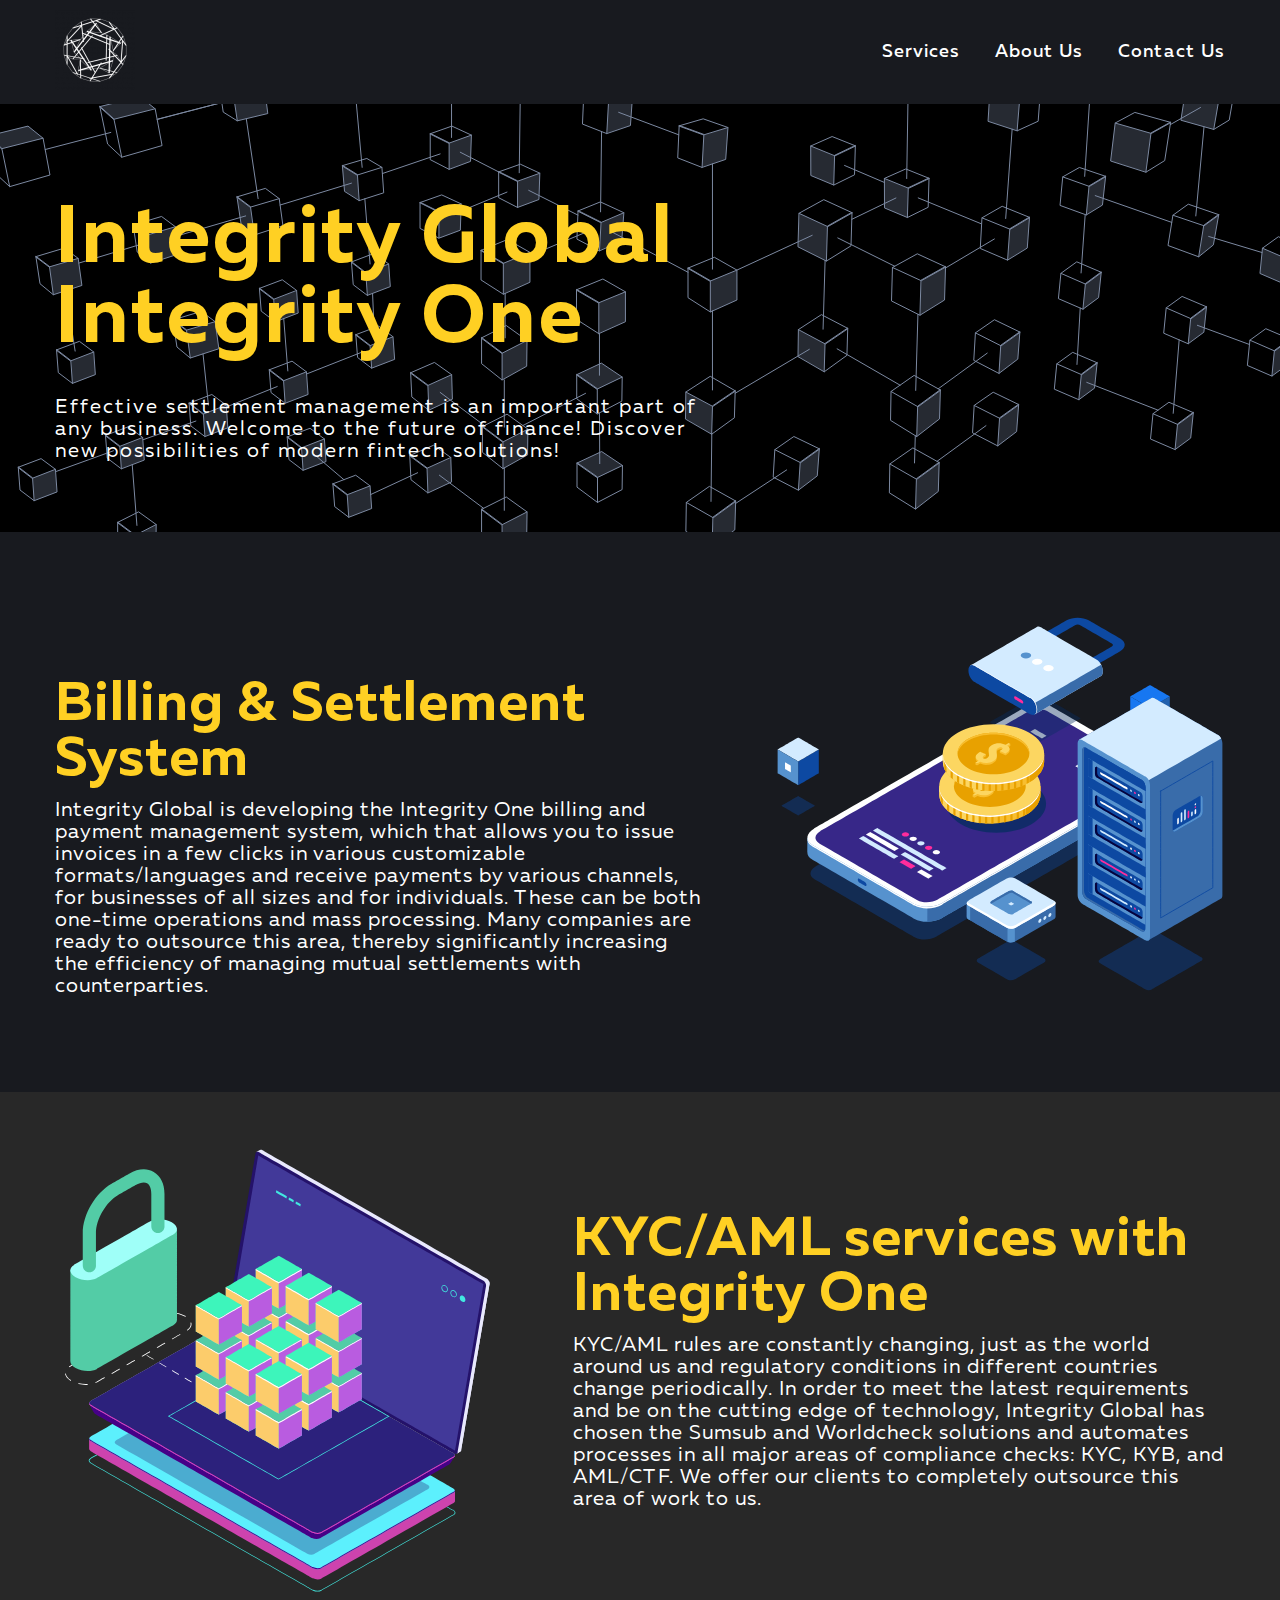
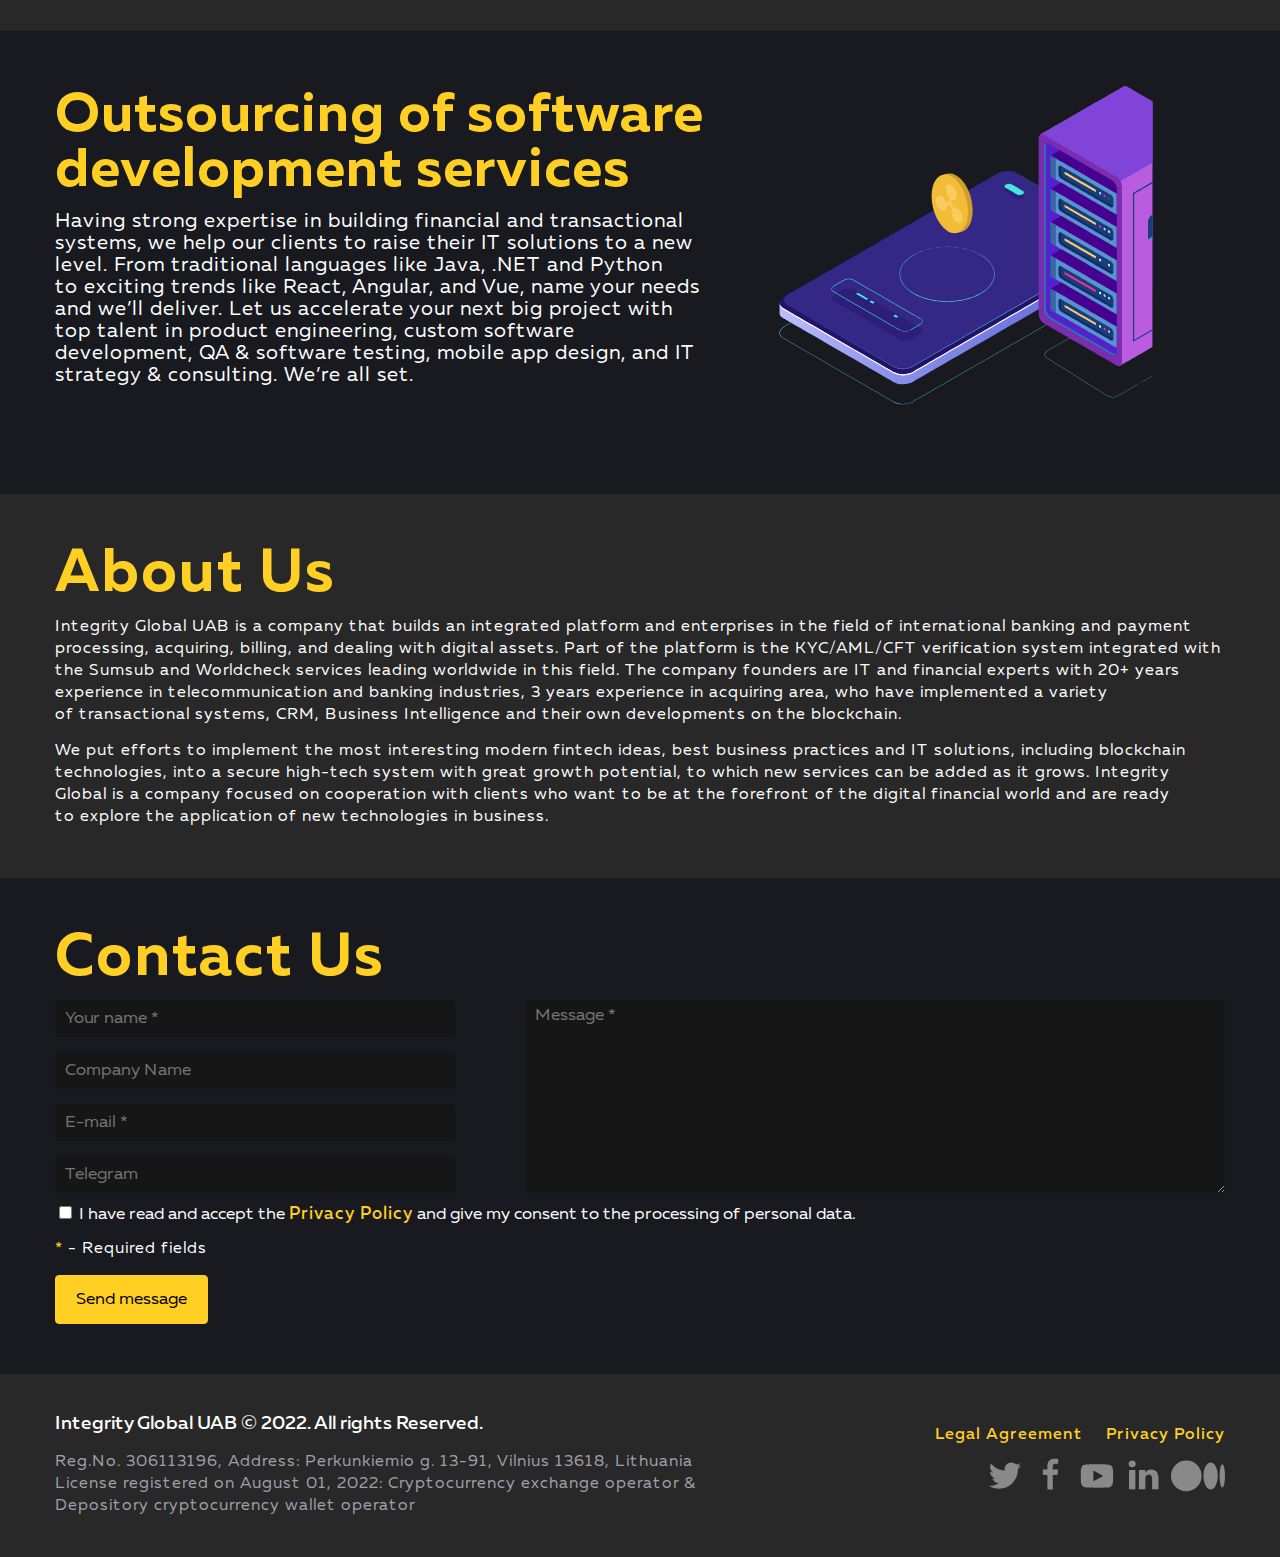
==== commit 74e05b8f: "changes adaptive 1.1" ====
--- a/index.html
+++ b/index.html
@@ -21,9 +21,6 @@
         <div class="nav__sections">
           <a href="#services" class="nav__section">
             Services
-          </a>
-          <a href="#advantages" class="nav__section">
-            Advantages
           </a>
           <a href="#about" class="nav__section">
             About Us
@@ -50,11 +47,6 @@
       </div>
     </section>
     <section class="services" id="services">
-      <div class="container">
-        <h2 class="services__title title">
-          Services
-        </h2>
-      </div>
       <div class="services-box">
         <div class="services__block">
           <div class="services-container">
@@ -2423,17 +2415,6 @@
         </div>
       </div>
     </section>
-    <section class="advantages" id="advantages">
-      <div class="container">
-        <h2 class="advantages__title title">
-          Advantages
-        </h2>
-        <p class="advantages__desc">
-          We&nbsp;put efforts to&nbsp;implement the most interesting modern fintech ideas, best business practices and&nbsp;IT solutions, including blockchain technologies, into a&nbsp;secure high-tech system with great growth potential, to&nbsp;which new services can be&nbsp;added as&nbsp;it&nbsp;grows.
-          Integrity Global is&nbsp;a&nbsp;company focused on&nbsp;cooperation with clients who want to&nbsp;be&nbsp;at&nbsp;the forefront of&nbsp;the digital financial world and are ready to&nbsp;explore the application of&nbsp;new technologies in&nbsp;business.
-        </p>
-      </div>
-    </section>
     <section class="about" id="about">
       <div class="container">
         <h2 class="about__title title">
@@ -2443,6 +2424,10 @@
           Integrity Global UAB is&nbsp;a&nbsp;company that builds an&nbsp;integrated platform and enterprises in&nbsp;the field of&nbsp;international banking and payment processing, acquiring, billing, and dealing with digital assets.
           Part of&nbsp;the platform is&nbsp;the KYC/AML/CFT verification system integrated with the Sumsub and Worldcheck services leading worldwide in&nbsp;this field.
           The company founders are&nbsp;IT and financial experts with 20+&nbsp;years experience in&nbsp;telecommunication and banking industries, 3&nbsp;years experience in&nbsp;acquiring area, who have implemented a&nbsp;variety of&nbsp;transactional systems, CRM, Business Intelligence and their own developments on&nbsp;the blockchain.
+        </p>
+        <p class="about__desc">
+          We&nbsp;put efforts to&nbsp;implement the most interesting modern fintech ideas, best business practices and&nbsp;IT solutions, including blockchain technologies, into a&nbsp;secure high-tech system with great growth potential, to&nbsp;which new services can be&nbsp;added as&nbsp;it&nbsp;grows.
+          Integrity Global is&nbsp;a&nbsp;company focused on&nbsp;cooperation with clients who want to&nbsp;be&nbsp;at&nbsp;the forefront of&nbsp;the digital financial world and are ready to&nbsp;explore the application of&nbsp;new technologies in&nbsp;business.
         </p>
       </div>
     </section>
--- a/css/style.css
+++ b/css/style.css
@@ -90,7 +90,7 @@
 
 .container,
 .services-container {
-  width: 1200px;
+  max-width: 1200px;
   padding: 0 15px;
   margin: 0 auto;
 }
@@ -143,15 +143,16 @@
 /* SUMMARY SERVICES */
 
 .summary-services {
-  background-color: #282828;
-  background-image: url('../img/summary-img.jpg');
+  background-color: #000;
+  background-image: url('../img/header-img.svg');
   background-position: center center;
   background-repeat: no-repeat;
+  background-size: cover;
   padding: 200px 0 70px;
 }
 
 .summary-wrapper {
-  max-width: 50%;
+  max-width: 55%;
 }
 
 .summary-wrapper__title {
@@ -181,7 +182,7 @@
 .services-wrapper {
   display: flex;
   justify-content: space-between;
-  padding: 20px 0;
+  padding: 30px 0;
 }
 
 .services-wrapper.reverse {
@@ -200,9 +201,22 @@
 }
 
 .services-item__title {
-  font-size: 36px;
+  font-size: 55px;
   margin-bottom: 12px;
   letter-spacing: 1px;
+}
+
+.services-item__desc{
+  font-size: 20px;
+}
+
+
+
+
+/* ABOUT */
+
+.about__desc:not(:last-child){
+  margin-bottom: 14px;
 }
 
 
@@ -251,7 +265,6 @@
   height: 100%;
   width: 700px;
   padding: 7px 10px;
-  resize: none;
 }
 
 .form-block-left__input {
@@ -305,7 +318,7 @@
 /* FOOTER */
 
 .footer {
-  background-color: #181a1f;
+  background-color: #282828;
   padding: 40px 0;
 }
 
@@ -438,33 +451,50 @@
     max-width: 1140px;
   }
 
-  section,
-  .header,
-  .footer {
-    width: 1140px;
-  }
-
+  .form__block-right {
+    width: 55%;
+  }
+
+  .form-block-right__input {
+    width: 100%;
+  }
+
+  .summary-wrapper {
+    max-width: 70%;
+  }
 }
 
 @media screen and (max-width: 992px) {
 
   .container,
   .services-container {
-    width: 960px;
-  }
-
-  section,
-  .header,
-  .footer {
-    width: 992px;
-  }
-
-  .form-block-right__input {
-    width: 500px;
+    max-width: 960px;
+  }
+
+  .form__block-right {
+    width: 44%;
+  }
+
+  .footer-block-lk {
+    display: flex;
+    flex-wrap: wrap;
+  }
+
+  .footer-link:not(:last-child) {
+    margin-right: 0;
+  }
+
+  .footer-link {
+    margin-bottom: 8px;
+    margin-left: auto;
   }
 
   .summary-wrapper {
     max-width: 100%;
+  }
+
+  .services-wrapper {
+    align-items: center;
   }
 }
 
@@ -475,18 +505,20 @@
     max-width: 720px;
   }
 
-  section,
-  .header,
-  .footer {
-    width: 720px;
-  }
-
   .services-block__icon {
-    width: 40%;
-  }
-
-  .services-wrapper {
-    align-items: center;
+    width: 50%;
+  }
+
+  .summary-wrapper__title {
+    font-size: 65px;
+  }
+
+  .summary-wrapper__desc {
+    font-size: 18px;
+  }
+
+  p {
+    font-size: 14px;
   }
 
   .form__wrapper {
@@ -497,10 +529,6 @@
     min-width: 100%;
   }
 
-  .form-input:not(:last-child) {
-    margin-bottom: 0;
-  }
-
   .form-input {
     margin-bottom: 15px !important;
   }
@@ -509,30 +537,13 @@
     width: 100%;
   }
 
-  .form-block-right__input {
-    width: 100%;
-  }
-
-  .footer-link:not(:last-child) {
-    margin-right: 0;
-  }
-
-  .footer-link:first-child{
-    margin-bottom: 7px;
-  }
-
-  .footer-link {
-    margin-left: auto;
-  }
-
-  .footer-block-lk {
-    display: flex;
-    flex-wrap: wrap;
-    align-items: center;
-  }
-
-
-
+  .nav__section:not(:last-child) {
+    margin-right: 10px;
+  }
+
+  .nav__section {
+    font-size: 16px;
+  }
 
 }
 
@@ -543,9 +554,73 @@
     max-width: 540px;
   }
 
-  section,
-  .header,
-  .footer {
-    width: 576px;
-  }
-}
+  .nav__sections {
+    display: none;
+  }
+
+  .nav__logo {
+    margin: 0 auto;
+  }
+
+  .summary-wrapper__title {
+    font-size: 35px;
+  }
+
+  .summary-wrapper__desc {
+    font-size: 20px;
+  }
+
+  .summary-services {
+    padding: 155px 0 70px;
+    background-size: cover;
+  }
+
+  .title {
+    font-size: 28px;
+  }
+
+  .services-item__title {
+    font-size: 24px;
+  }
+
+  .services-block__item {
+    flex-direction: column;
+  }
+
+  .services-wrapper.reverse,
+  .services-wrapper {
+    flex-direction: column;
+  }
+
+  .services-block__icon {
+    width: 100%;
+  }
+
+  .services-block__item {
+    max-width: 100%;
+  }
+
+  .footer-block {
+    flex-direction: column;
+  }
+
+  .footer-wrapper {
+    margin-bottom: 20px;
+  }
+
+  .footer-link:not(:last-child) {
+    margin-right: 18px;
+  }
+
+  .footer{
+    padding: 40px 0 20px;
+  }
+
+  .header__nav{
+    padding: 0;
+  }
+
+  .about__desc{
+    font-size: 18px;
+  }
+}
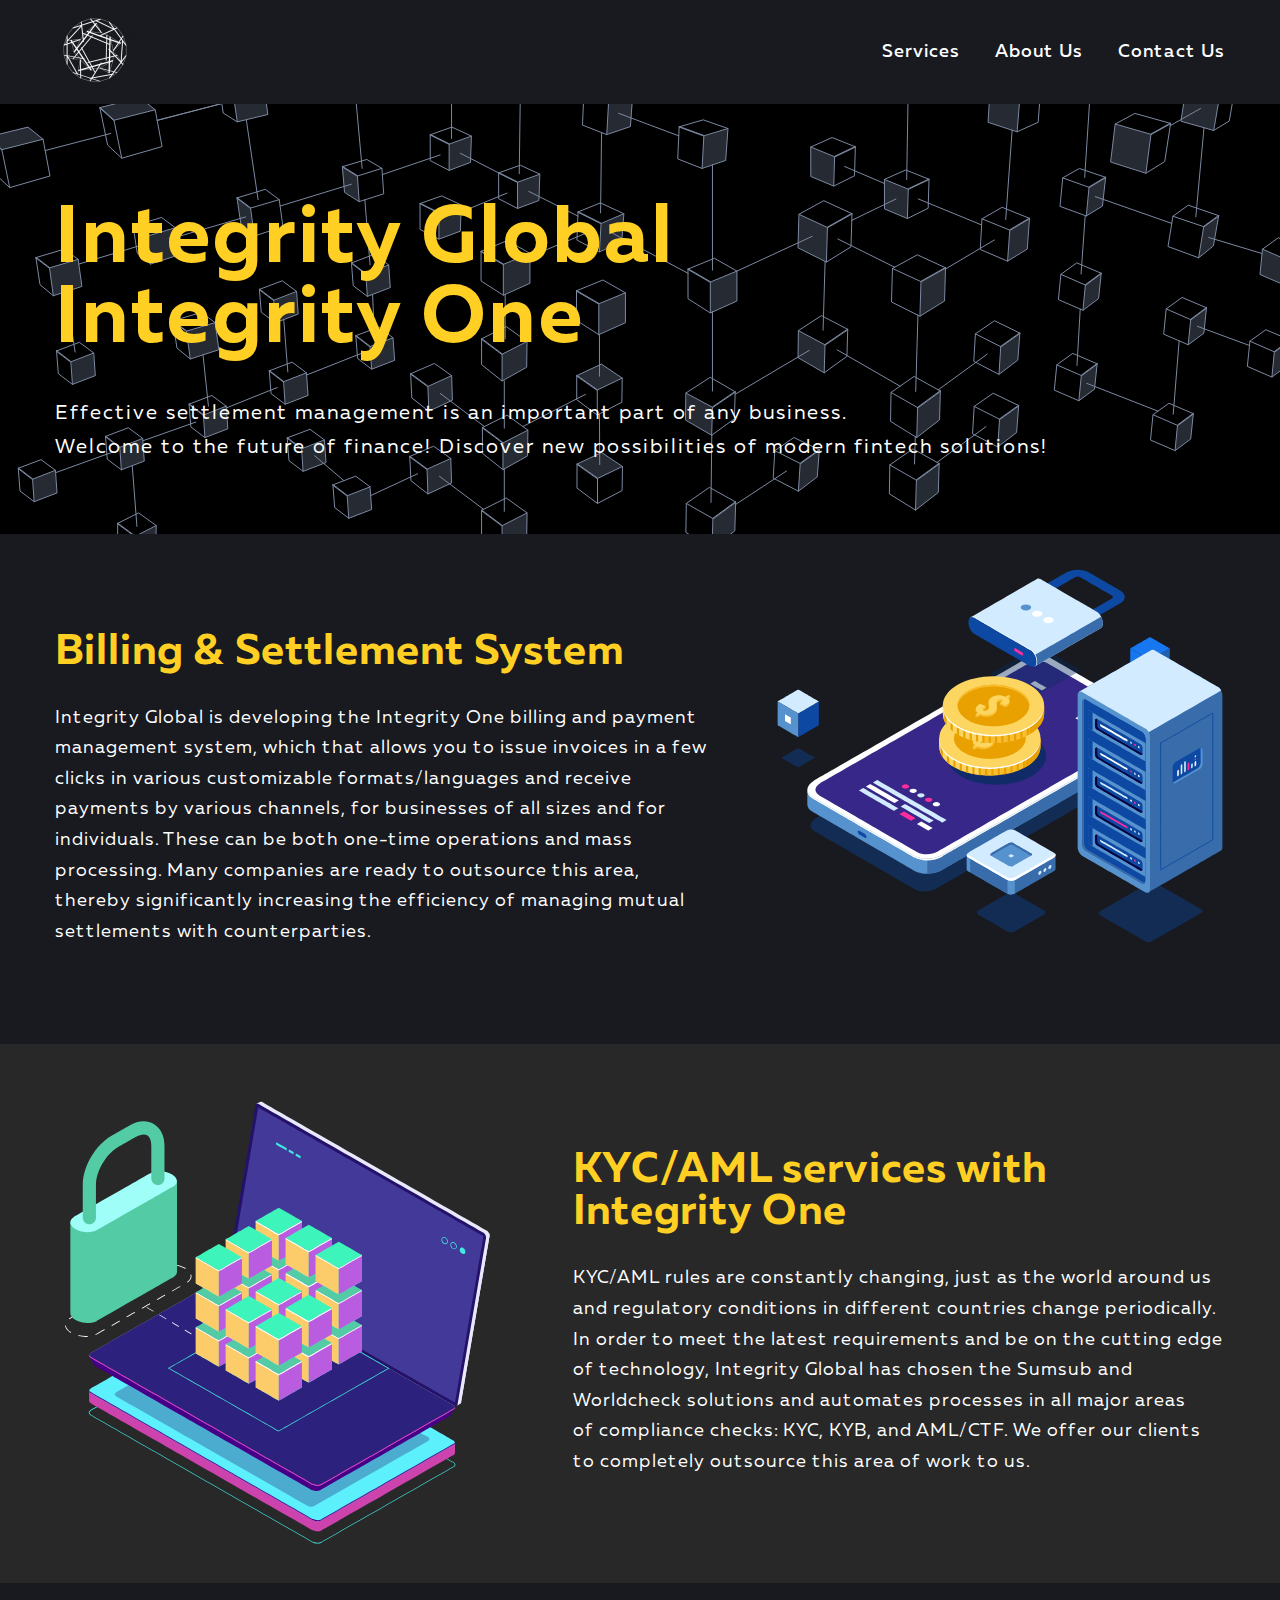
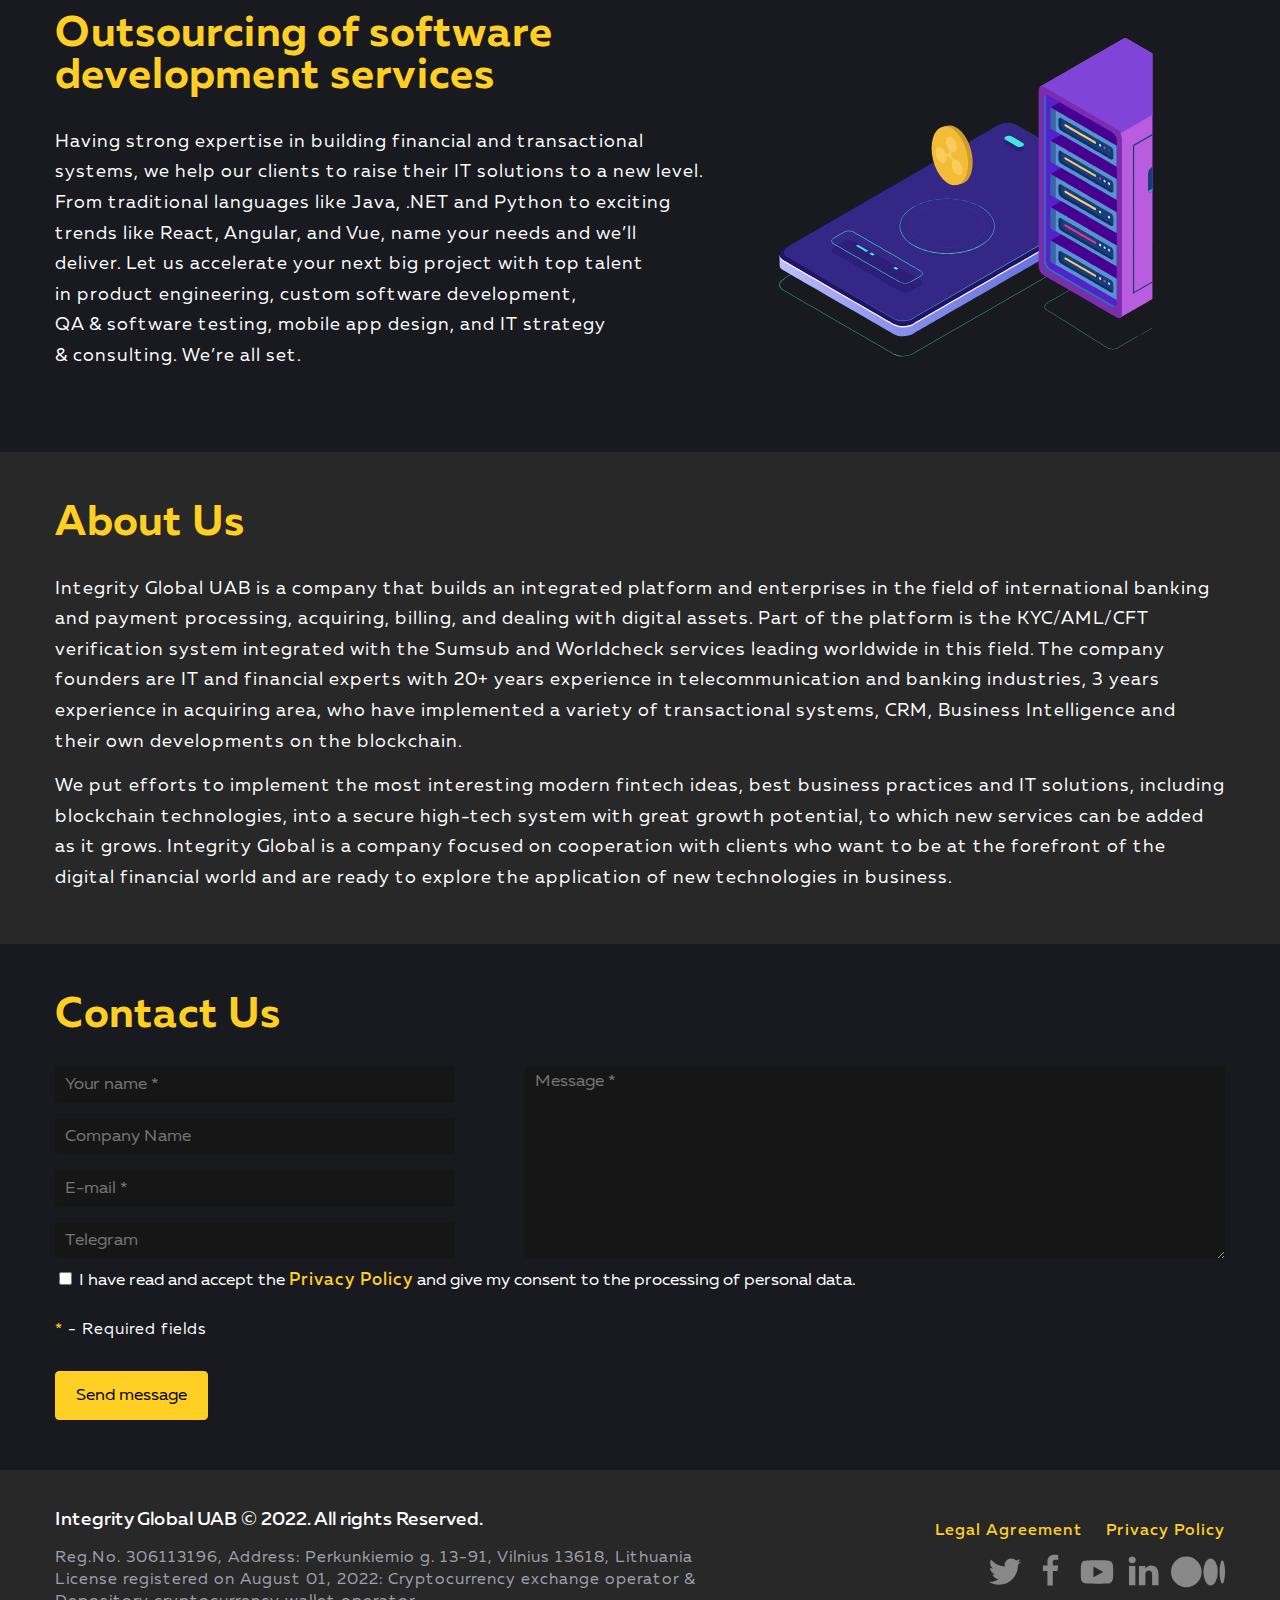
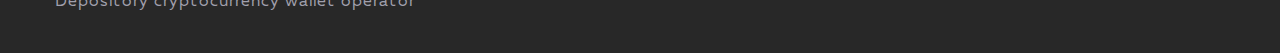
==== commit 41c84d18: "changes 1.6" ====
--- a/index.html
+++ b/index.html
@@ -6,6 +6,7 @@
   <meta http-equiv="X-UA-Compatible" content="IE=edge">
   <meta name="viewport" content="width=device-width, initial-scale=1.0">
   <link rel="stylesheet" href="./css/style.css">
+  <link rel="stylesheet" href="./css/media.css">
   <link rel="shortcut icon" href="img/favicon.png" type="image/x-icon">
 
   <title>Integrity One</title>
@@ -40,7 +41,7 @@
             Integrity Global Integrity One
           </h1>
           <p class="summary-wrapper__desc">
-            Effective settlement management is an important part of any business.
+            Effective settlement management is an important part of any business.<br>
             Welcome to the future of finance! Discover new possibilities of modern fintech solutions!
           </p>
         </div>
--- a/css/style.css
+++ b/css/style.css
@@ -69,6 +69,7 @@
 
 body {
   margin: 0;
+  background-color: #181a1f;
 }
 
 p {
@@ -100,6 +101,18 @@
   letter-spacing: 2px;
   margin-bottom: 12px;
 }
+
+
+.services-item__title,
+.about__title,
+.contacts__title{
+  font-size: 42px;
+  margin-bottom: 30px;
+  letter-spacing: 1px;
+}
+
+
+
 
 
 
@@ -151,24 +164,30 @@
   padding: 200px 0 70px;
 }
 
-.summary-wrapper {
+/* .summary-wrapper {
   max-width: 55%;
-}
+} */
 
 .summary-wrapper__title {
   font-size: 80px;
   margin-bottom: 36px;
   letter-spacing: 2px;
+  max-width: 55%;
 }
 
 .summary-wrapper__desc {
   font-size: 20px;
   letter-spacing: 2px;
-  line-height: 22px;
+  line-height: 170%;
+  max-width: 100%;
 }
 
 
 /* SERVICES */
+
+.services {
+  padding-top: 0;
+}
 
 .services-block__icon {
   width: 450px;
@@ -200,14 +219,9 @@
   justify-content: center;
 }
 
-.services-item__title {
-  font-size: 55px;
-  margin-bottom: 12px;
-  letter-spacing: 1px;
-}
-
-.services-item__desc{
-  font-size: 20px;
+.services-item__desc {
+  font-size: 18px;
+  line-height: 170%;
 }
 
 
@@ -215,8 +229,13 @@
 
 /* ABOUT */
 
-.about__desc:not(:last-child){
+.about__desc:not(:last-child) {
   margin-bottom: 14px;
+}
+
+.about__desc {
+  font-size: 18px;
+  line-height: 170%;
 }
 
 
@@ -276,7 +295,7 @@
   color: #fff;
   font-family: "Muller Regular", "sans-serif";
   display: inline-block;
-  margin-bottom: 15px;
+  margin-bottom: 30px;
 }
 
 .privacy {
@@ -293,7 +312,7 @@
 }
 
 .form__req-fields {
-  margin-bottom: 15px;
+  margin-bottom: 30px;
 }
 
 .form__btns button {
@@ -304,6 +323,7 @@
   font-family: "Muller Regular", "sans-serif";
   border-radius: 4px;
   transition: background 0.3s ease;
+  cursor: pointer;
 }
 
 .form__btns>button:hover {
@@ -393,20 +413,21 @@
 
 .agreement__title,
 .policy__title {
-  font-size: 44px;
-  padding-top: 140px;
-  margin-bottom: 20px;
+  padding-top: 115px;
+  font-size: 42px;
+  margin-bottom: 30px;
+  letter-spacing: 1px;
 }
 
 .agreement__sub-title,
 .policy__sub-title {
-  margin-bottom: 40px;
+  margin-bottom: 20px;
   font-size: 32px;
 }
 
 .agreement__mini-title,
 .policy__mini-title {
-  margin-bottom: 30px;
+  margin-bottom: 16px;
   font-size: 24px;
 }
 
@@ -438,189 +459,3 @@
 }
 
 
-
-
-
-
-/* MEDIA QUERIES */
-
-@media screen and (max-width: 1200px) {
-
-  .container,
-  .services-container {
-    max-width: 1140px;
-  }
-
-  .form__block-right {
-    width: 55%;
-  }
-
-  .form-block-right__input {
-    width: 100%;
-  }
-
-  .summary-wrapper {
-    max-width: 70%;
-  }
-}
-
-@media screen and (max-width: 992px) {
-
-  .container,
-  .services-container {
-    max-width: 960px;
-  }
-
-  .form__block-right {
-    width: 44%;
-  }
-
-  .footer-block-lk {
-    display: flex;
-    flex-wrap: wrap;
-  }
-
-  .footer-link:not(:last-child) {
-    margin-right: 0;
-  }
-
-  .footer-link {
-    margin-bottom: 8px;
-    margin-left: auto;
-  }
-
-  .summary-wrapper {
-    max-width: 100%;
-  }
-
-  .services-wrapper {
-    align-items: center;
-  }
-}
-
-@media screen and (max-width: 768px) {
-
-  .container,
-  .services-container {
-    max-width: 720px;
-  }
-
-  .services-block__icon {
-    width: 50%;
-  }
-
-  .summary-wrapper__title {
-    font-size: 65px;
-  }
-
-  .summary-wrapper__desc {
-    font-size: 18px;
-  }
-
-  p {
-    font-size: 14px;
-  }
-
-  .form__wrapper {
-    flex-wrap: wrap;
-  }
-
-  .form-block-left {
-    min-width: 100%;
-  }
-
-  .form-input {
-    margin-bottom: 15px !important;
-  }
-
-  .form__block-right {
-    width: 100%;
-  }
-
-  .nav__section:not(:last-child) {
-    margin-right: 10px;
-  }
-
-  .nav__section {
-    font-size: 16px;
-  }
-
-}
-
-@media screen and (max-width: 576px) {
-
-  .container,
-  .services-container {
-    max-width: 540px;
-  }
-
-  .nav__sections {
-    display: none;
-  }
-
-  .nav__logo {
-    margin: 0 auto;
-  }
-
-  .summary-wrapper__title {
-    font-size: 35px;
-  }
-
-  .summary-wrapper__desc {
-    font-size: 20px;
-  }
-
-  .summary-services {
-    padding: 155px 0 70px;
-    background-size: cover;
-  }
-
-  .title {
-    font-size: 28px;
-  }
-
-  .services-item__title {
-    font-size: 24px;
-  }
-
-  .services-block__item {
-    flex-direction: column;
-  }
-
-  .services-wrapper.reverse,
-  .services-wrapper {
-    flex-direction: column;
-  }
-
-  .services-block__icon {
-    width: 100%;
-  }
-
-  .services-block__item {
-    max-width: 100%;
-  }
-
-  .footer-block {
-    flex-direction: column;
-  }
-
-  .footer-wrapper {
-    margin-bottom: 20px;
-  }
-
-  .footer-link:not(:last-child) {
-    margin-right: 18px;
-  }
-
-  .footer{
-    padding: 40px 0 20px;
-  }
-
-  .header__nav{
-    padding: 0;
-  }
-
-  .about__desc{
-    font-size: 18px;
-  }
-}
--- a/css/media.css
+++ b/css/media.css
@@ -0,0 +1,201 @@
+@media screen and (max-width: 1200px) {
+
+  .container,
+  .services-container {
+    max-width: 1140px;
+  }
+
+  .form__block-right {
+    width: 55%;
+  }
+
+  .form-block-right__input {
+    width: 100%;
+  }
+
+  .summary-wrapper__title{
+    max-width: 80%;
+  }
+
+  .footer-link:not(:last-child) {
+    margin-right: 10px;
+  }
+}
+
+@media screen and (max-width: 992px) {
+
+  .container,
+  .services-container {
+    max-width: 960px;
+  }
+
+  .summary-wrapper__title{
+    max-width: 100%;
+  }
+
+  .form-block-left{
+    min-width: 49%;
+  }
+
+  .form__block-right {
+    width: 49%;
+  }
+
+  .footer-block-lk {
+    display: flex;
+    flex-wrap: wrap;
+  }
+
+  .footer-link:not(:last-child) {
+    margin-right: 0;
+  }
+
+  .footer-link {
+    margin-bottom: 8px;
+    margin-left: auto;
+  }
+
+  .summary-wrapper {
+    max-width: 100%;
+  }
+
+  .services-wrapper {
+    align-items: center;
+  }
+}
+
+@media screen and (max-width: 768px) {
+
+  .container,
+  .services-container {
+    max-width: 720px;
+  }
+
+  .services-block__icon {
+    width: 50%;
+  }
+
+  .summary-wrapper__title {
+    font-size: 65px;
+  }
+
+  .summary-wrapper__desc {
+    font-size: 18px;
+  }
+
+  p {
+    font-size: 14px;
+  }
+
+  .form__wrapper {
+    flex-wrap: wrap;
+  }
+
+  .form-block-left {
+    min-width: 100%;
+  }
+
+  .form-input {
+    margin-bottom: 15px !important;
+  }
+
+  .form__block-right {
+    width: 100%;
+  }
+
+  .nav__section:not(:last-child) {
+    margin-right: 10px;
+  }
+
+  .nav__section {
+    font-size: 16px;
+  }
+
+}
+
+@media screen and (max-width: 576px) {
+
+  .container,
+  .services-container {
+    max-width: 540px;
+  }
+
+  .nav__logo img {
+    width: 60px;
+  }
+
+  .nav__sections {
+    display: none;
+  }
+
+  .nav__logo {
+    margin: 0 auto;
+  }
+
+  .summary-wrapper__title {
+    font-size: 35px;
+  }
+
+  .summary-wrapper__desc {
+    font-size: 20px;
+  }
+
+  .summary-services {
+    padding: 155px 0 70px;
+    background-size: cover;
+  }
+
+  .title {
+    font-size: 28px;
+  }
+
+  .services-item__title {
+    font-size: 24px;
+  }
+
+  .services-block__item {
+    flex-direction: column;
+  }
+
+  .services-wrapper.reverse,
+  .services-wrapper {
+    flex-direction: column;
+  }
+
+  .services-block__icon {
+    width: 100%;
+    height: 100%;
+  }
+
+  .services-block__item {
+    max-width: 100%;
+  }
+
+  .footer-block {
+    flex-direction: column;
+  }
+
+  .footer-wrapper {
+    margin-bottom: 20px;
+  }
+
+  .footer-link:not(:last-child) {
+    margin-right: 18px;
+  }
+
+  .footer {
+    padding: 40px 0 20px;
+  }
+
+  .footer-privacy {
+    margin-left: auto;
+  }
+
+  .header__nav {
+    padding: 0;
+  }
+
+  .about__desc {
+    font-size: 18px;
+  }
+}
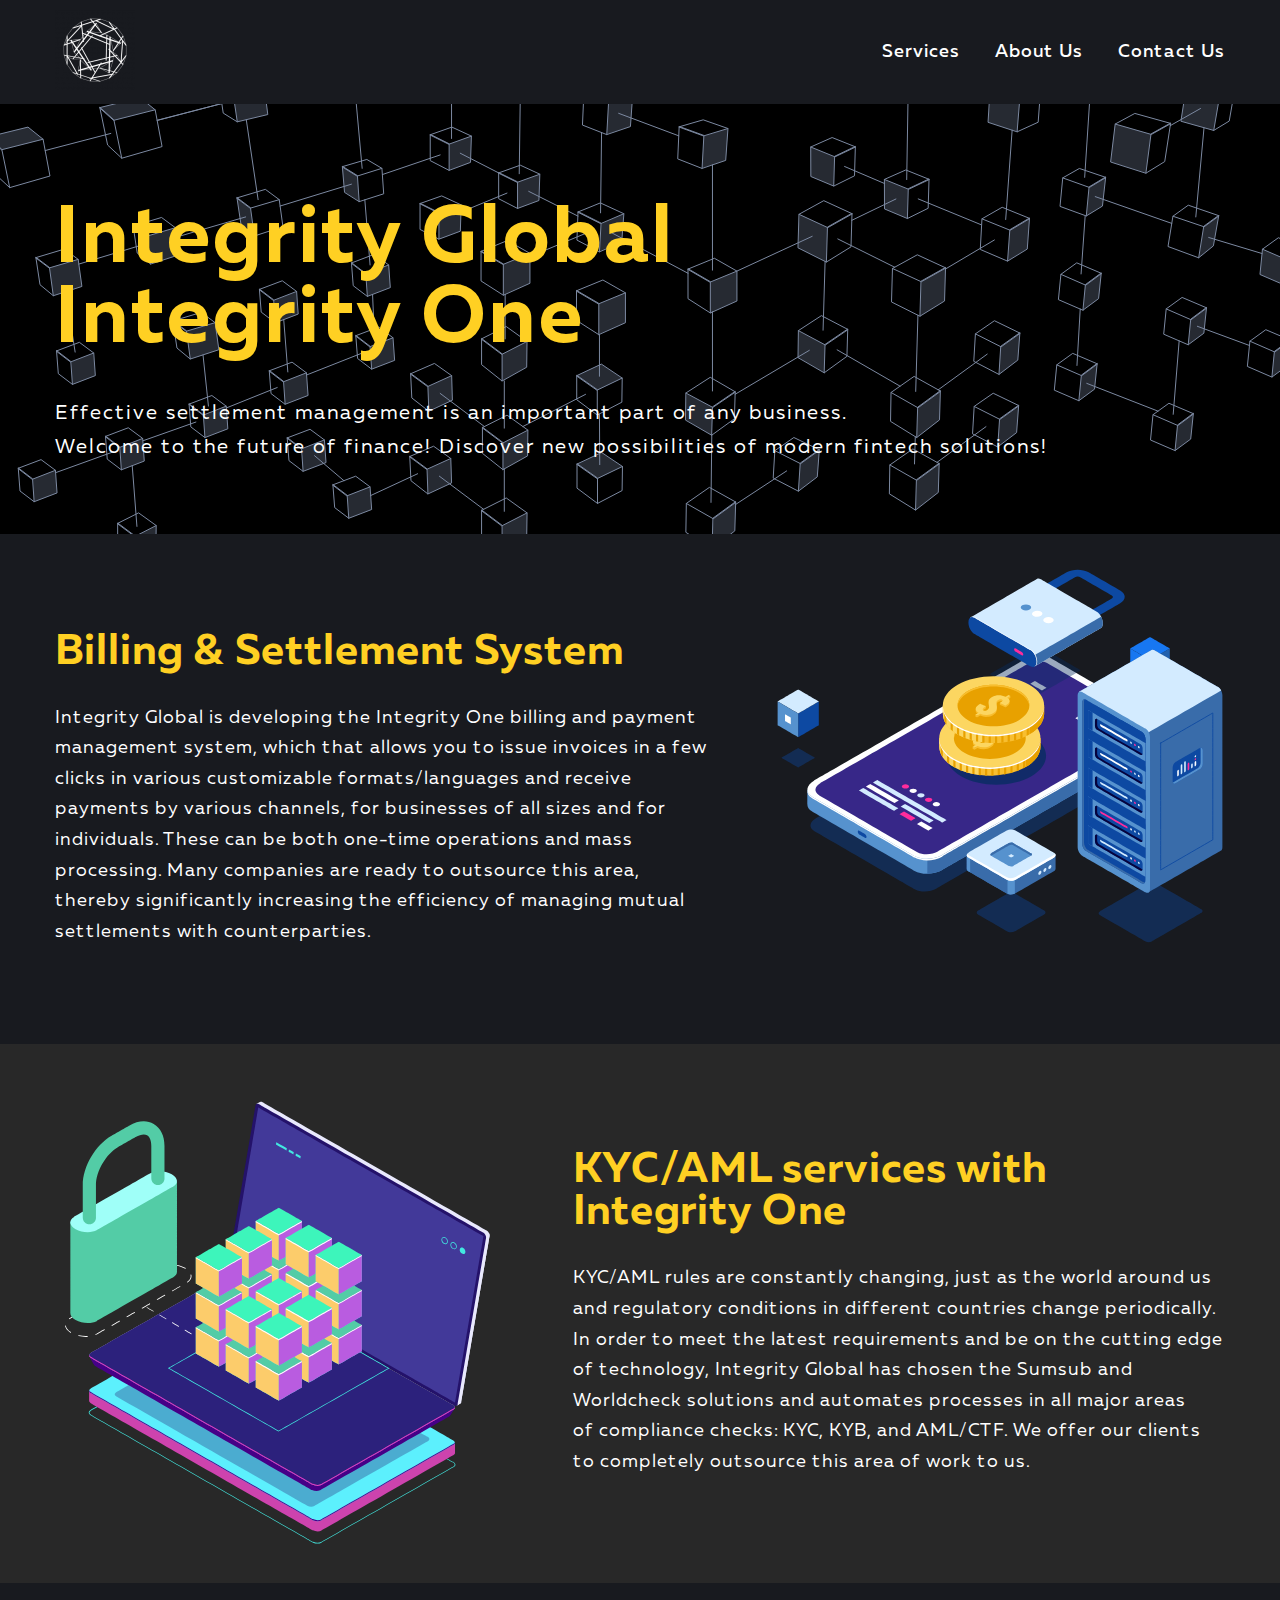
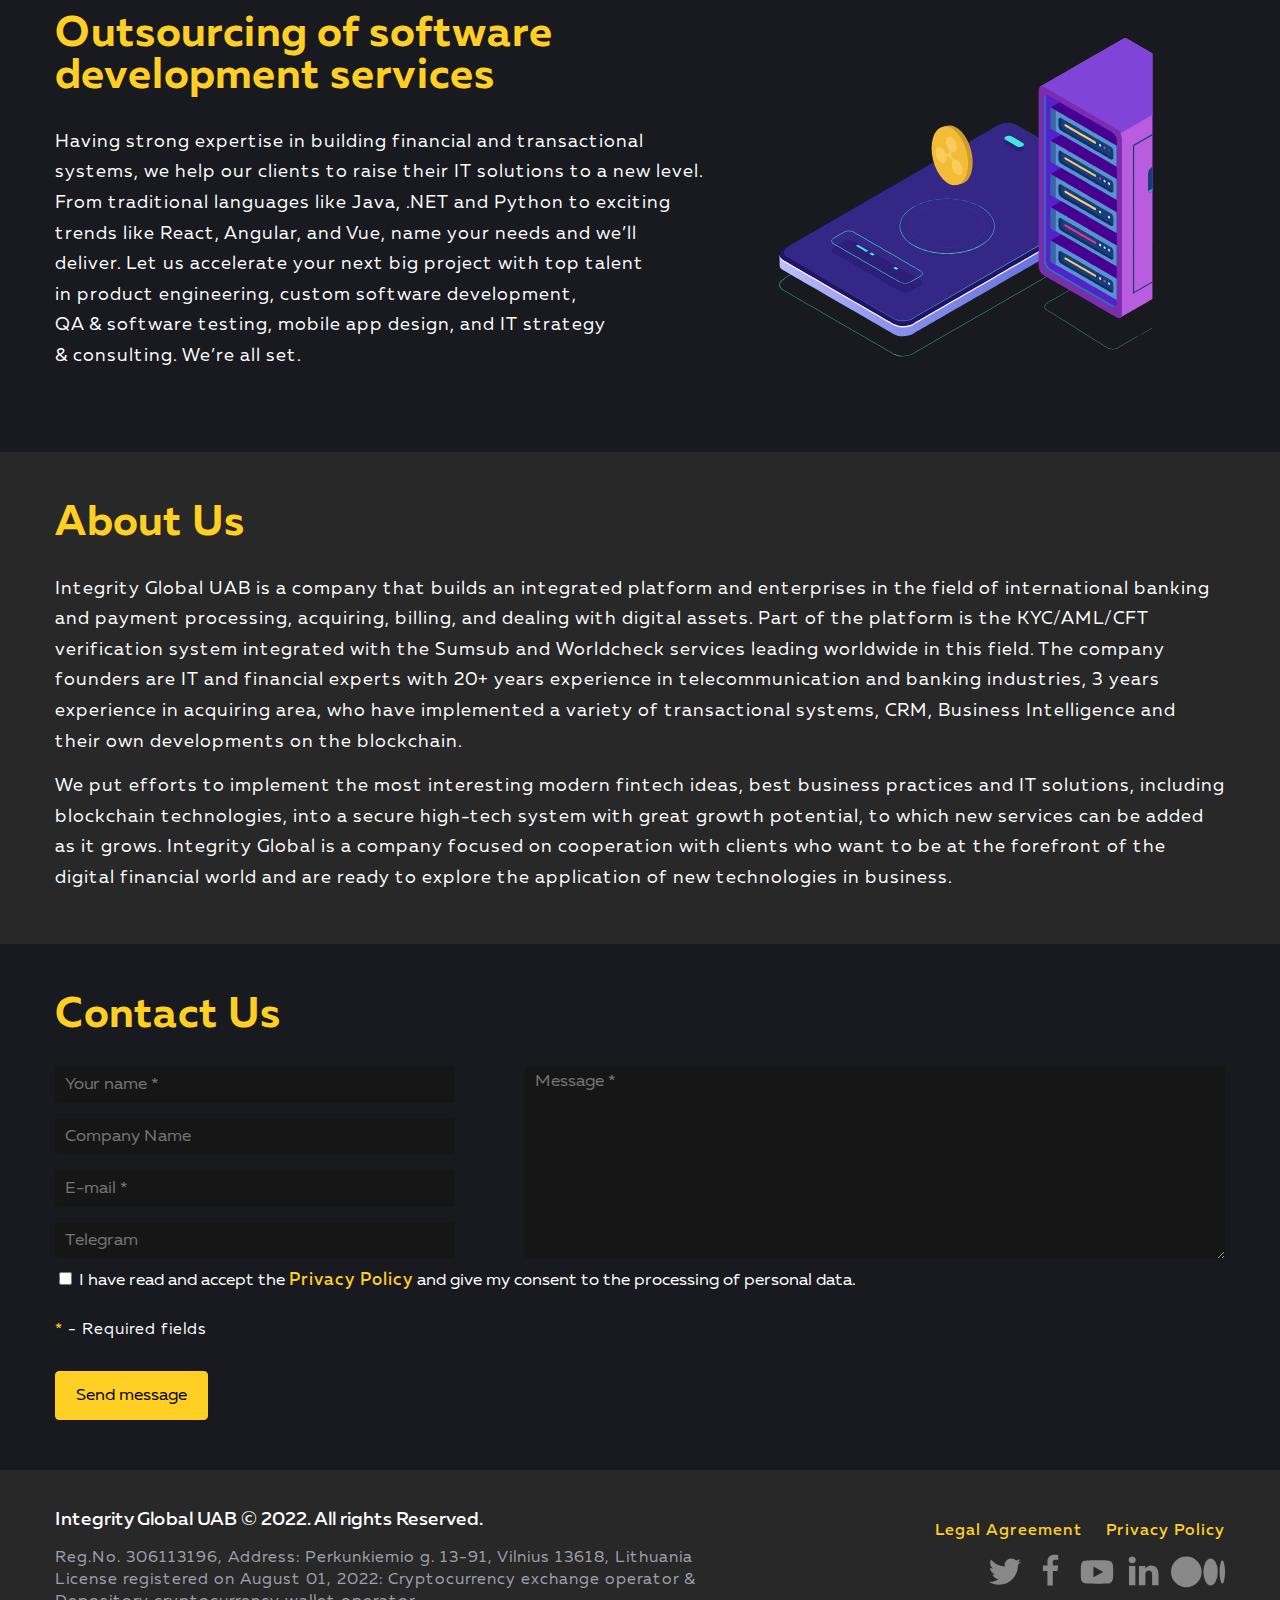
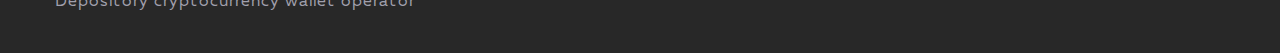
==== commit 53da8b8a: "hover effects" ====
--- a/index.html
+++ b/index.html
@@ -20,13 +20,13 @@
           <img src="./img/integrity-logo.webp" alt="Логотип Интегрити">
         </a>
         <div class="nav__sections">
-          <a href="#services" class="nav__section">
+          <a href="#services" class="nav__section link-effect">
             Services
           </a>
-          <a href="#about" class="nav__section">
+          <a href="#about" class="nav__section link-effect">
             About Us
           </a>
-          <a href="#contacts" class="nav__section">
+          <a href="#contacts" class="nav__section link-effect">
             Contact Us
           </a>
         </div>
@@ -2455,7 +2455,7 @@
           </div>
           <label>
             <input type="checkbox" name="form-privacy" class="form__checkbox" required>
-            I have read and accept the <a class="privacy" href="privacy-policy.html">Privacy Policy</a> and give my consent to the
+            I have read and accept the <a class="privacy link-effect" href="privacy-policy.html">Privacy Policy</a> and give my consent to the
             processing of personal data.
           </label>
           <p class="form__req-fields"><span>* </span>- Required fields</p>
@@ -2482,37 +2482,37 @@
         <div class="footer-privacy">
           <div class="footer-links">
             <div class="footer-block-lk">
-              <a href="legal-agreement.html" class="footer-link">
+              <a href="legal-agreement.html" class="footer-link link-effect">
                 Legal Agreement
               </a>
-              <a href="privacy-policy.html" class="footer-link">
+              <a href="privacy-policy.html" class="footer-link link-effect">
                 Privacy Policy
               </a>
             </div>
             <div class="footer-networks">
               <a target="_blank" href="https://twitter.com/integrity1media" class="footer-network">
-                <svg width="36" height="36" viewBox="0 0 20 20" xmlns="http://www.w3.org/2000/svg">
+                <svg width="36" height="36" viewBox="0 0 20 20" xmlns="http://www.w3.org/2000/svg" fill="currentColor">
                   <path
                     d="M19,4.74 C18.339,5.029 17.626,5.229 16.881,5.32 C17.644,4.86 18.227,4.139 18.503,3.28 C17.79,3.7 17.001,4.009 16.159,4.17 C15.485,3.45 14.526,3 13.464,3 C11.423,3 9.771,4.66 9.771,6.7 C9.771,6.99 9.804,7.269 9.868,7.539 C6.795,7.38 4.076,5.919 2.254,3.679 C1.936,4.219 1.754,4.86 1.754,5.539 C1.754,6.82 2.405,7.95 3.397,8.61 C2.79,8.589 2.22,8.429 1.723,8.149 L1.723,8.189 C1.723,9.978 2.997,11.478 4.686,11.82 C4.376,11.899 4.049,11.939 3.713,11.939 C3.475,11.939 3.245,11.919 3.018,11.88 C3.49,13.349 4.852,14.419 6.469,14.449 C5.205,15.429 3.612,16.019 1.882,16.019 C1.583,16.019 1.29,16.009 1,15.969 C2.635,17.019 4.576,17.629 6.662,17.629 C13.454,17.629 17.17,12 17.17,7.129 C17.17,6.969 17.166,6.809 17.157,6.649 C17.879,6.129 18.504,5.478 19,4.74">
                   </path>
                 </svg>
               </a>
               <a target="_blank" href="https://www.facebook.com/profile.php?id=100086467089693" class="footer-network">
-                <svg width="36" height="36" viewBox="0 0 20 20" xmlns="http://www.w3.org/2000/svg">
+                <svg width="36" height="36" viewBox="0 0 20 20" xmlns="http://www.w3.org/2000/svg" fill="currentColor">
                   <path
                     d="M11,10h2.6l0.4-3H11V5.3c0-0.9,0.2-1.5,1.5-1.5H14V1.1c-0.3,0-1-0.1-2.1-0.1C9.6,1,8,2.4,8,5v2H5.5v3H8v8h3V10z">
                   </path>
                 </svg>
               </a>
               <a target="_blank" href="https://www.youtube.com/channel/UCmQDyGbyPpPwnh_vDJP9Jcg" class="footer-network">
-                <svg width="36" height="36" viewBox="0 0 20 20" xmlns="http://www.w3.org/2000/svg">
+                <svg width="36" height="36" viewBox="0 0 20 20" xmlns="http://www.w3.org/2000/svg" fill="currentColor">
                   <path
                     d="M15,4.1c1,0.1,2.3,0,3,0.8c0.8,0.8,0.9,2.1,0.9,3.1C19,9.2,19,10.9,19,12c-0.1,1.1,0,2.4-0.5,3.4c-0.5,1.1-1.4,1.5-2.5,1.6 c-1.2,0.1-8.6,0.1-11,0c-1.1-0.1-2.4-0.1-3.2-1c-0.7-0.8-0.7-2-0.8-3C1,11.8,1,10.1,1,8.9c0-1.1,0-2.4,0.5-3.4C2,4.5,3,4.3,4.1,4.2 C5.3,4.1,12.6,4,15,4.1z M8,7.5v6l5.5-3L8,7.5z">
                   </path>
                 </svg>
               </a>
               <a target="_blank" href="https://www.linkedin.com/company/weareintegrity" class="footer-network">
-                <svg width="36" height="36" viewBox="0 0 20 20" xmlns="http://www.w3.org/2000/svg">
+                <svg width="36" height="36" viewBox="0 0 20 20" xmlns="http://www.w3.org/2000/svg" fill="currentColor">
                   <path
                     d="M5.77,17.89 L5.77,7.17 L2.21,7.17 L2.21,17.89 L5.77,17.89 L5.77,17.89 Z M3.99,5.71 C5.23,5.71 6.01,4.89 6.01,3.86 C5.99,2.8 5.24,2 4.02,2 C2.8,2 2,2.8 2,3.85 C2,4.88 2.77,5.7 3.97,5.7 L3.99,5.7 L3.99,5.71 L3.99,5.71 Z">
                   </path>
@@ -2522,7 +2522,7 @@
                 </svg>
               </a>
               <a target="_blank" href="https://integrityone.medium.com" class="footer-network">
-                <svg width="54" height="54" viewBox="0 0 30 30" xmlns="http://www.w3.org/2000/svg">
+                <svg width="54" height="54" viewBox="0 0 30 30" xmlns="http://www.w3.org/2000/svg" fill="currentColor">
                   <path
                     d="M8.5 7A8.5 8.5 0 108.5 24 8.5 8.5 0 108.5 7zM22 8A4 7.5 0 1022 23 4 7.5 0 1022 8zM28.5 9A1.5 6.5 0 1028.5 22 1.5 6.5 0 1028.5 9z">
                   </path>
--- a/css/style.css
+++ b/css/style.css
@@ -28,7 +28,7 @@
 :root {
   --color-yellow: #ffd023;
   --color-limon: #fff024;
-  --link-transition: color 0.3s ease;
+  --link-transition: all .3s ease;
 }
 
 
@@ -105,10 +105,31 @@
 
 .services-item__title,
 .about__title,
-.contacts__title{
+.contacts__title {
   font-size: 42px;
   margin-bottom: 30px;
   letter-spacing: 1px;
+}
+
+
+.link-effect{
+  position: relative;
+}
+
+.link-effect::before{
+  content: "";
+  position: absolute;
+  left: 0;
+  bottom: -5px;
+  height: 2px;
+  width: 100%;
+  background-color: currentColor;
+  transform: scaleX(0);
+  transition: transform .3s ease;
+}
+
+.link-effect:hover::before{
+  transform: scaleX(1);
 }
 
 
@@ -150,7 +171,6 @@
 .nav__section:not(:last-child) {
   margin-right: 30px;
 }
-
 
 
 /* SUMMARY SERVICES */
@@ -306,7 +326,6 @@
 .privacy:hover {
   color: var(--color-limon);
 }
-
 .form__req-fields span {
   color: var(--color-yellow);
 }
@@ -385,7 +404,12 @@
 }
 
 .footer-network {
-  fill: #898989;
+  color: #898989;
+  transition: color .3s ease;
+}
+
+.footer-network:hover{
+  color: var(--color-yellow);
 }
 
 .footer-network:not(:last-child) {
@@ -457,5 +481,3 @@
   letter-spacing: 1px;
   line-height: 22px;
 }
-
-
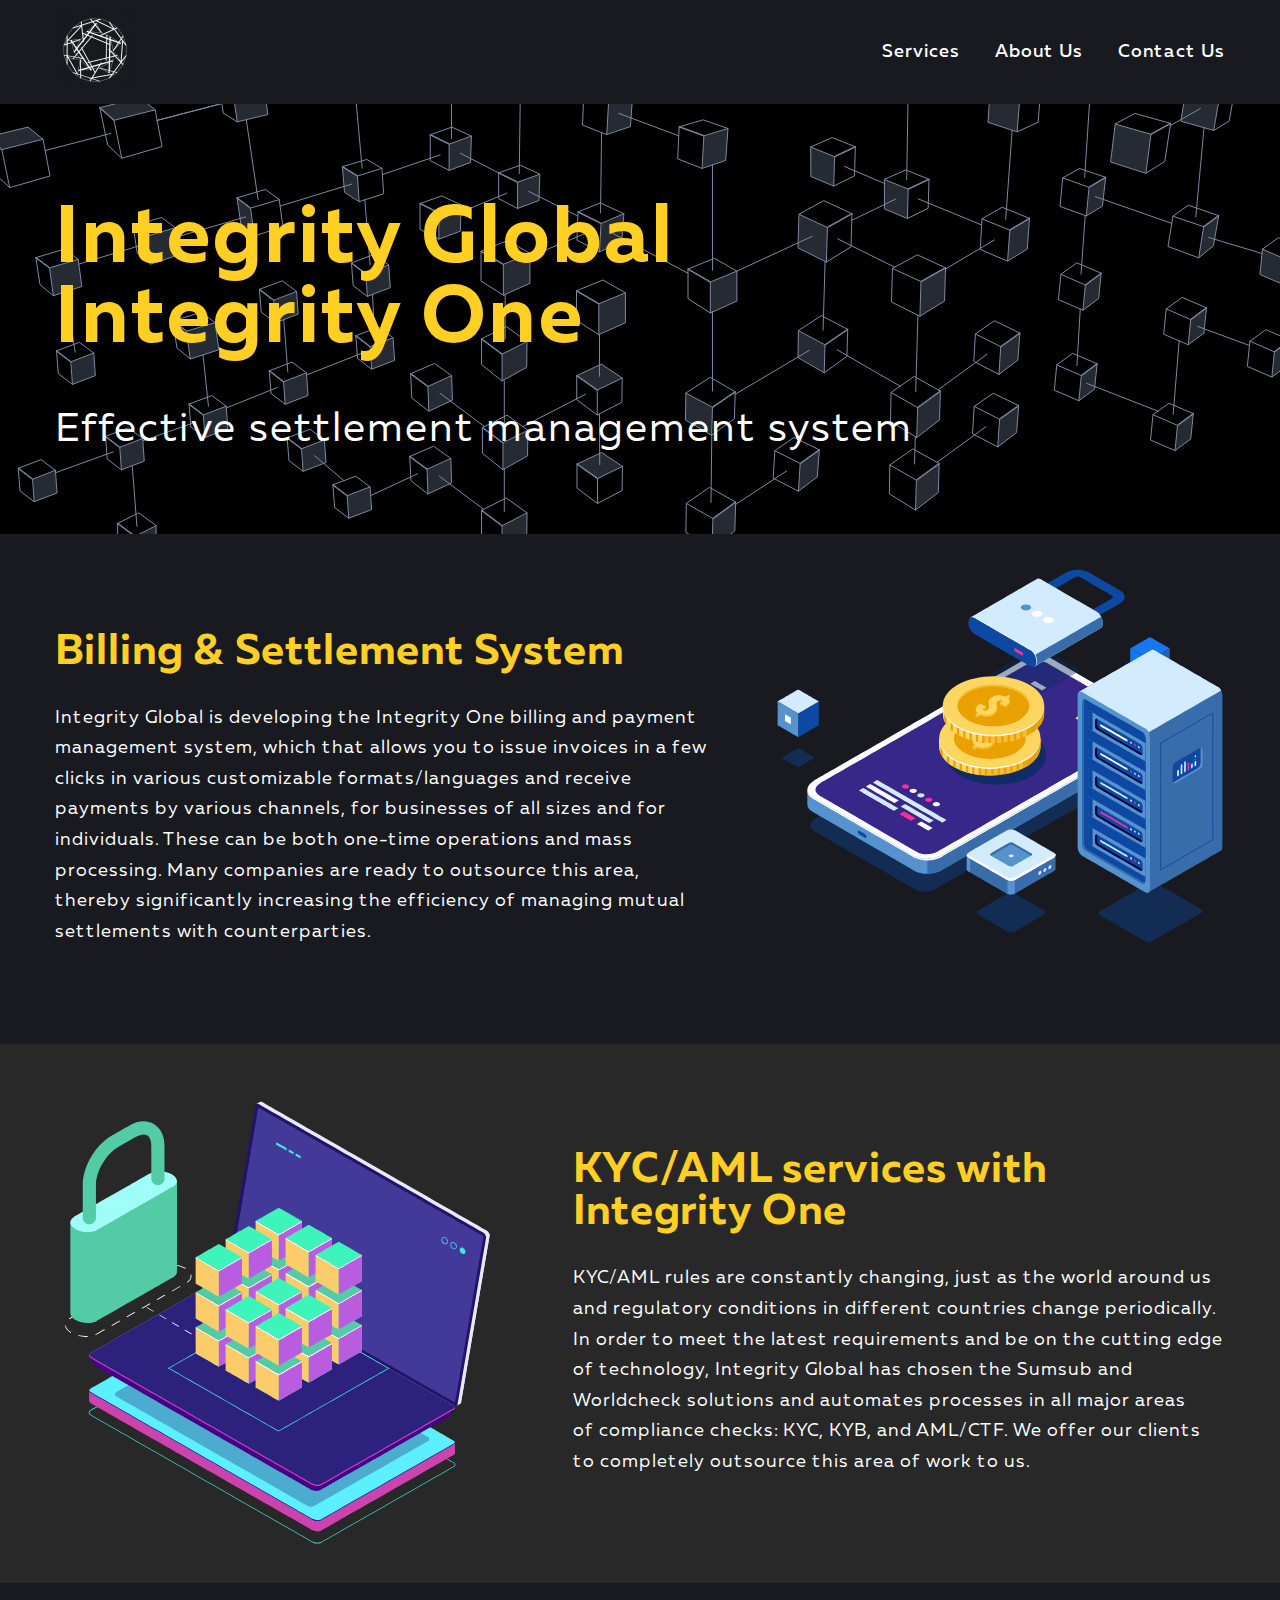
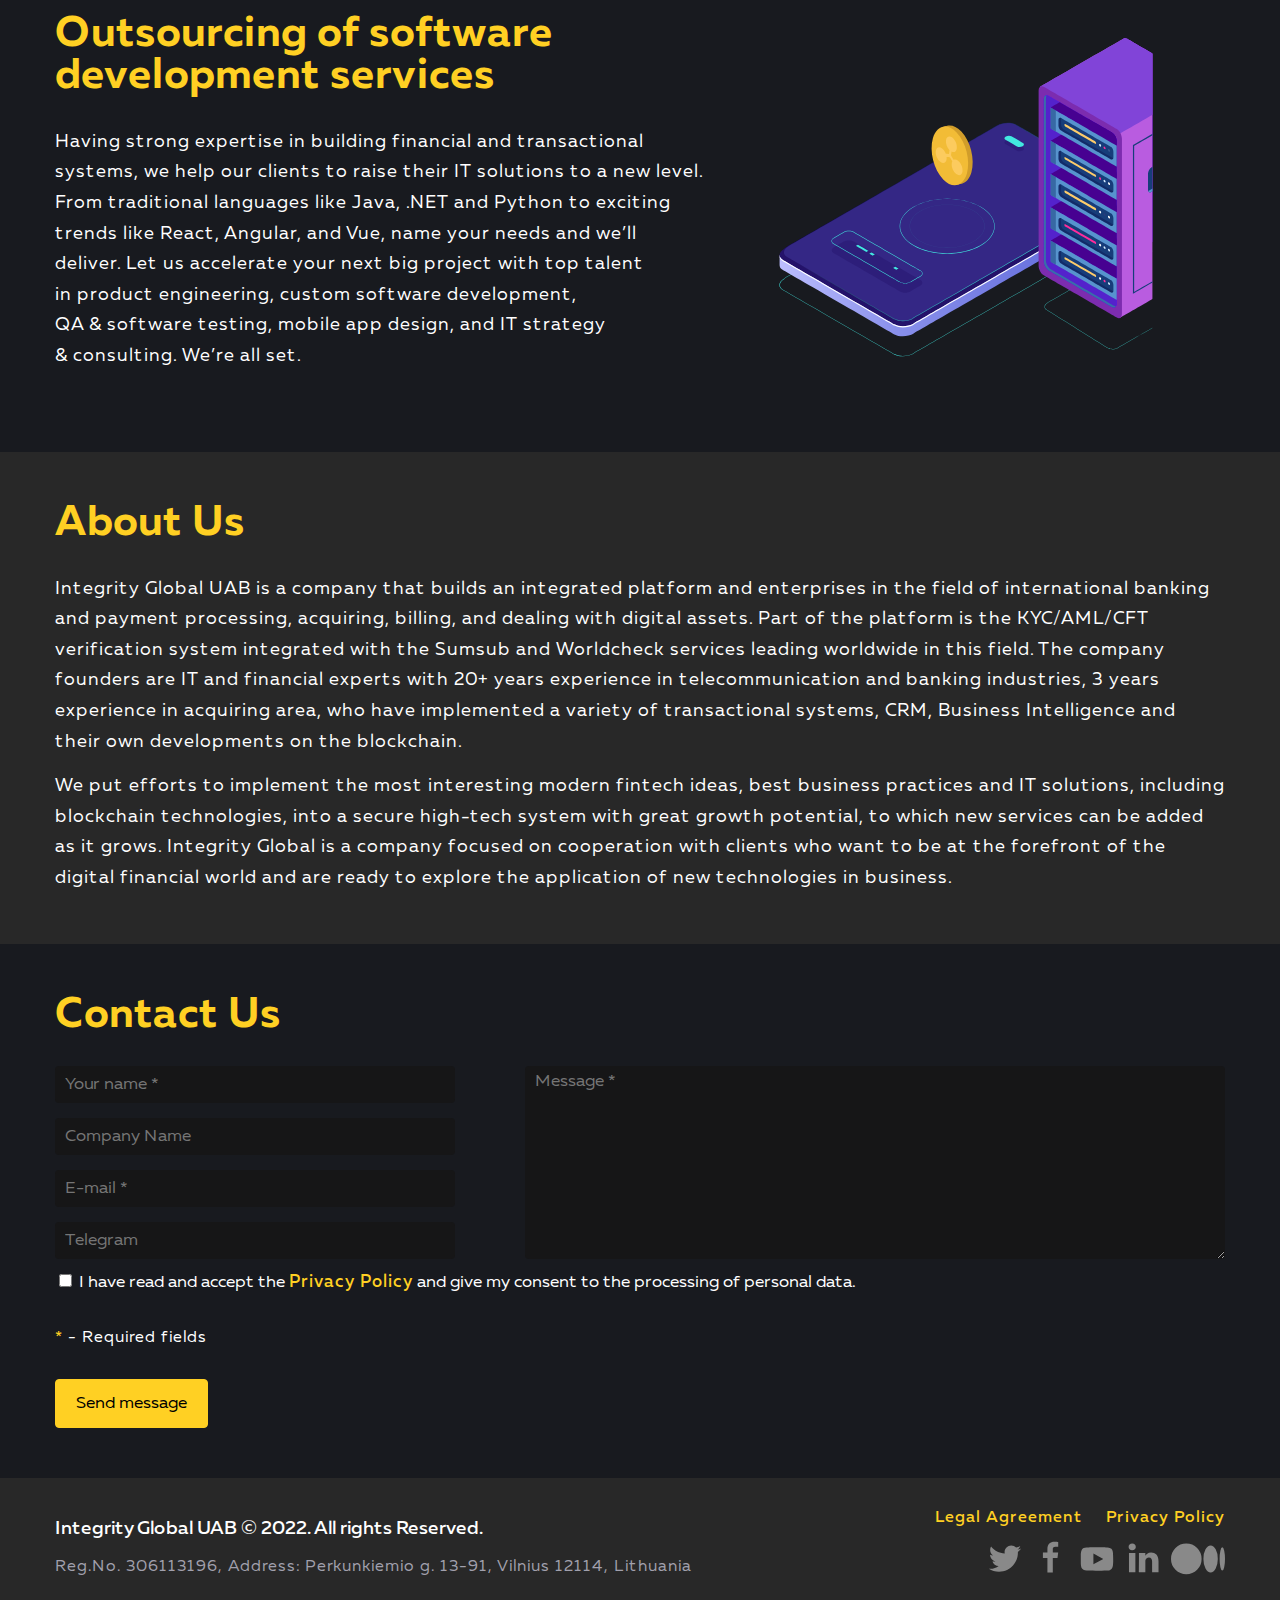
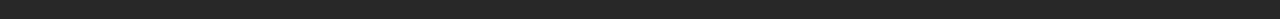
==== commit 2b5ffec7: "changes 1.7" ====
--- a/index.html
+++ b/index.html
@@ -41,8 +41,7 @@
             Integrity Global Integrity One
           </h1>
           <p class="summary-wrapper__desc">
-            Effective settlement management is an important part of any business.<br>
-            Welcome to the future of finance! Discover new possibilities of modern fintech solutions!
+            Effective settlement management system
           </p>
         </div>
       </div>
@@ -2474,9 +2473,7 @@
             Integrity Global UAB © 2022. All rights Reserved.
           </h3>
           <p class="footer-desc">
-            Reg.No. 306113196, Address: Perkunkiemio g. 13-91, Vilnius 13618, Lithuania
-            License registered on August 01, 2022: Cryptocurrency exchange operator &
-            Depository cryptocurrency wallet operator
+            Reg.No. 306113196, Address: Perkunkiemio g. 13-91, Vilnius 12114, Lithuania
           </p>
         </div>
         <div class="footer-privacy">
--- a/css/style.css
+++ b/css/style.css
@@ -196,7 +196,7 @@
 }
 
 .summary-wrapper__desc {
-  font-size: 20px;
+  font-size: 40px;
   letter-spacing: 2px;
   line-height: 170%;
   max-width: 100%;
@@ -316,6 +316,7 @@
   font-family: "Muller Regular", "sans-serif";
   display: inline-block;
   margin-bottom: 30px;
+  line-height: 170%;
 }
 
 .privacy {
@@ -358,7 +359,7 @@
 
 .footer {
   background-color: #282828;
-  padding: 40px 0;
+  padding: 30px 0;
 }
 
 .footer-wrapper {
@@ -445,6 +446,7 @@
 
 .agreement__sub-title,
 .policy__sub-title {
+  margin-top: 40px;
   margin-bottom: 20px;
   font-size: 32px;
 }
